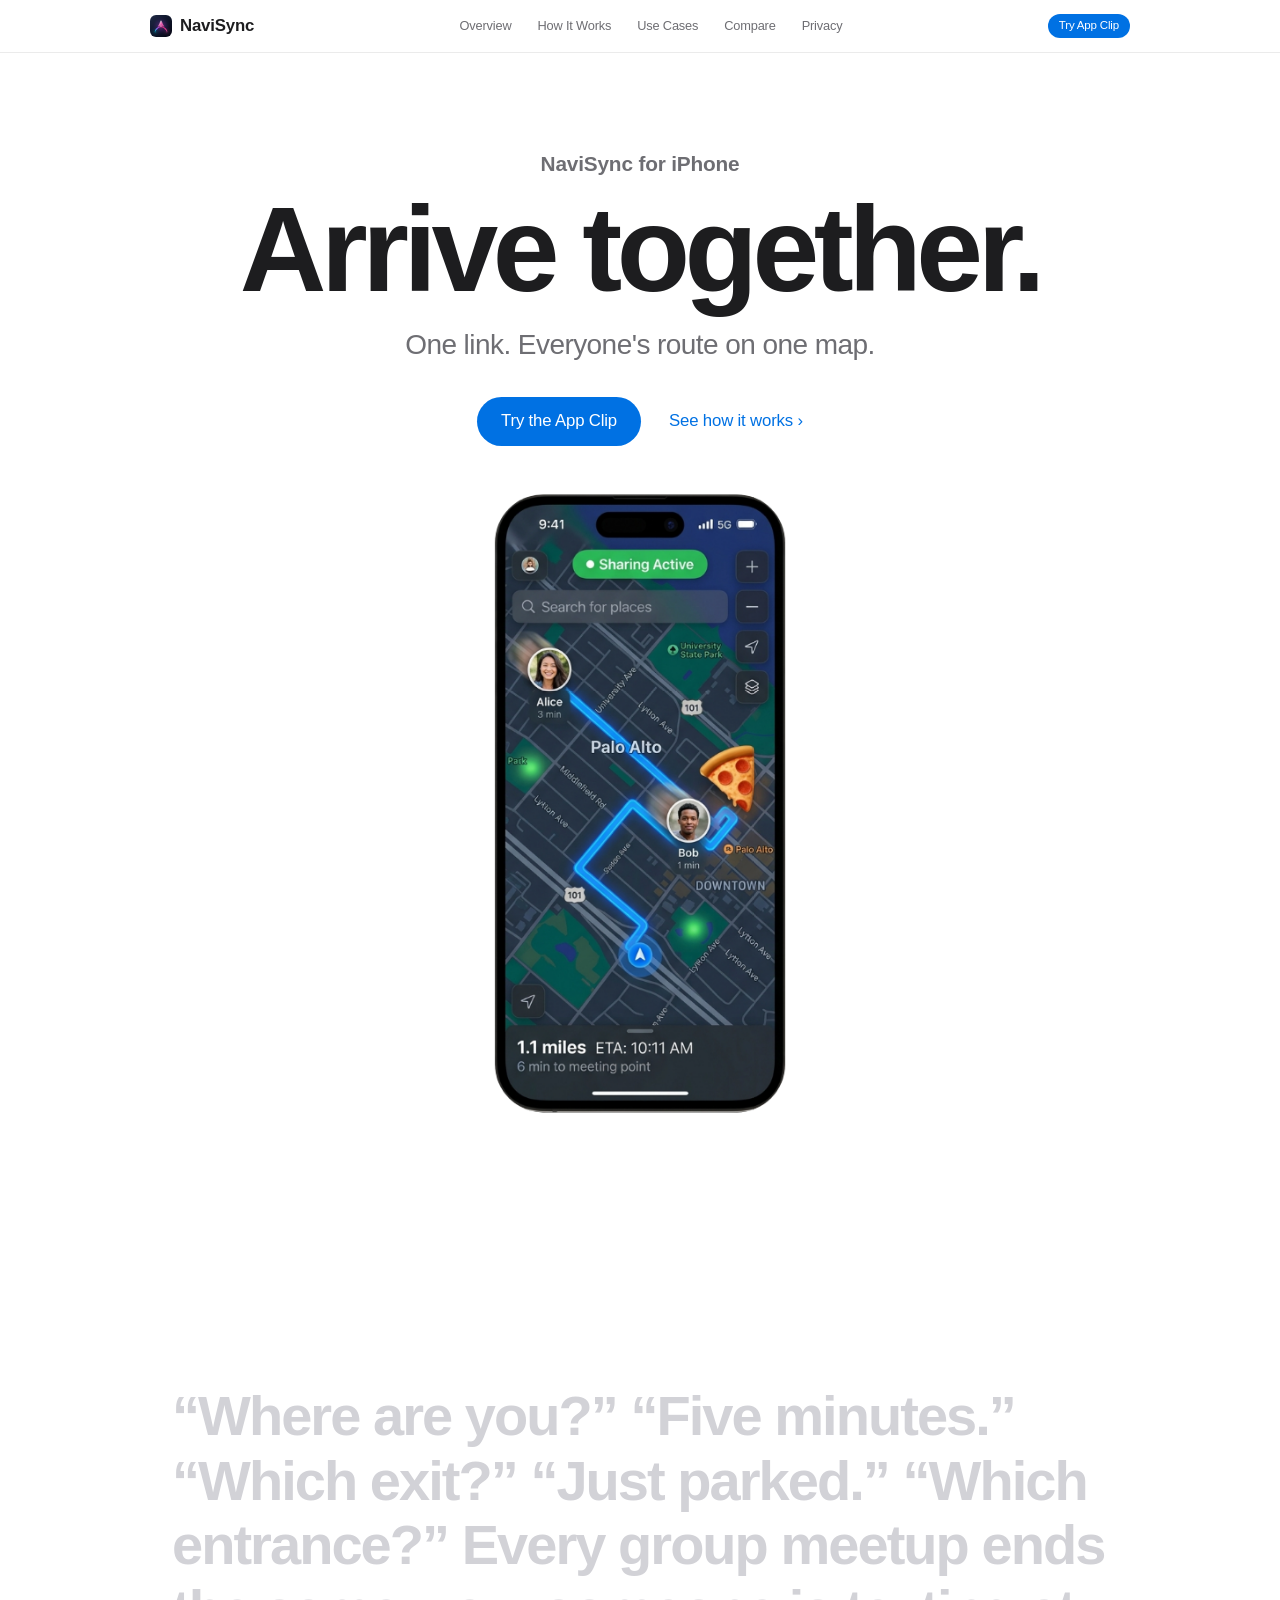
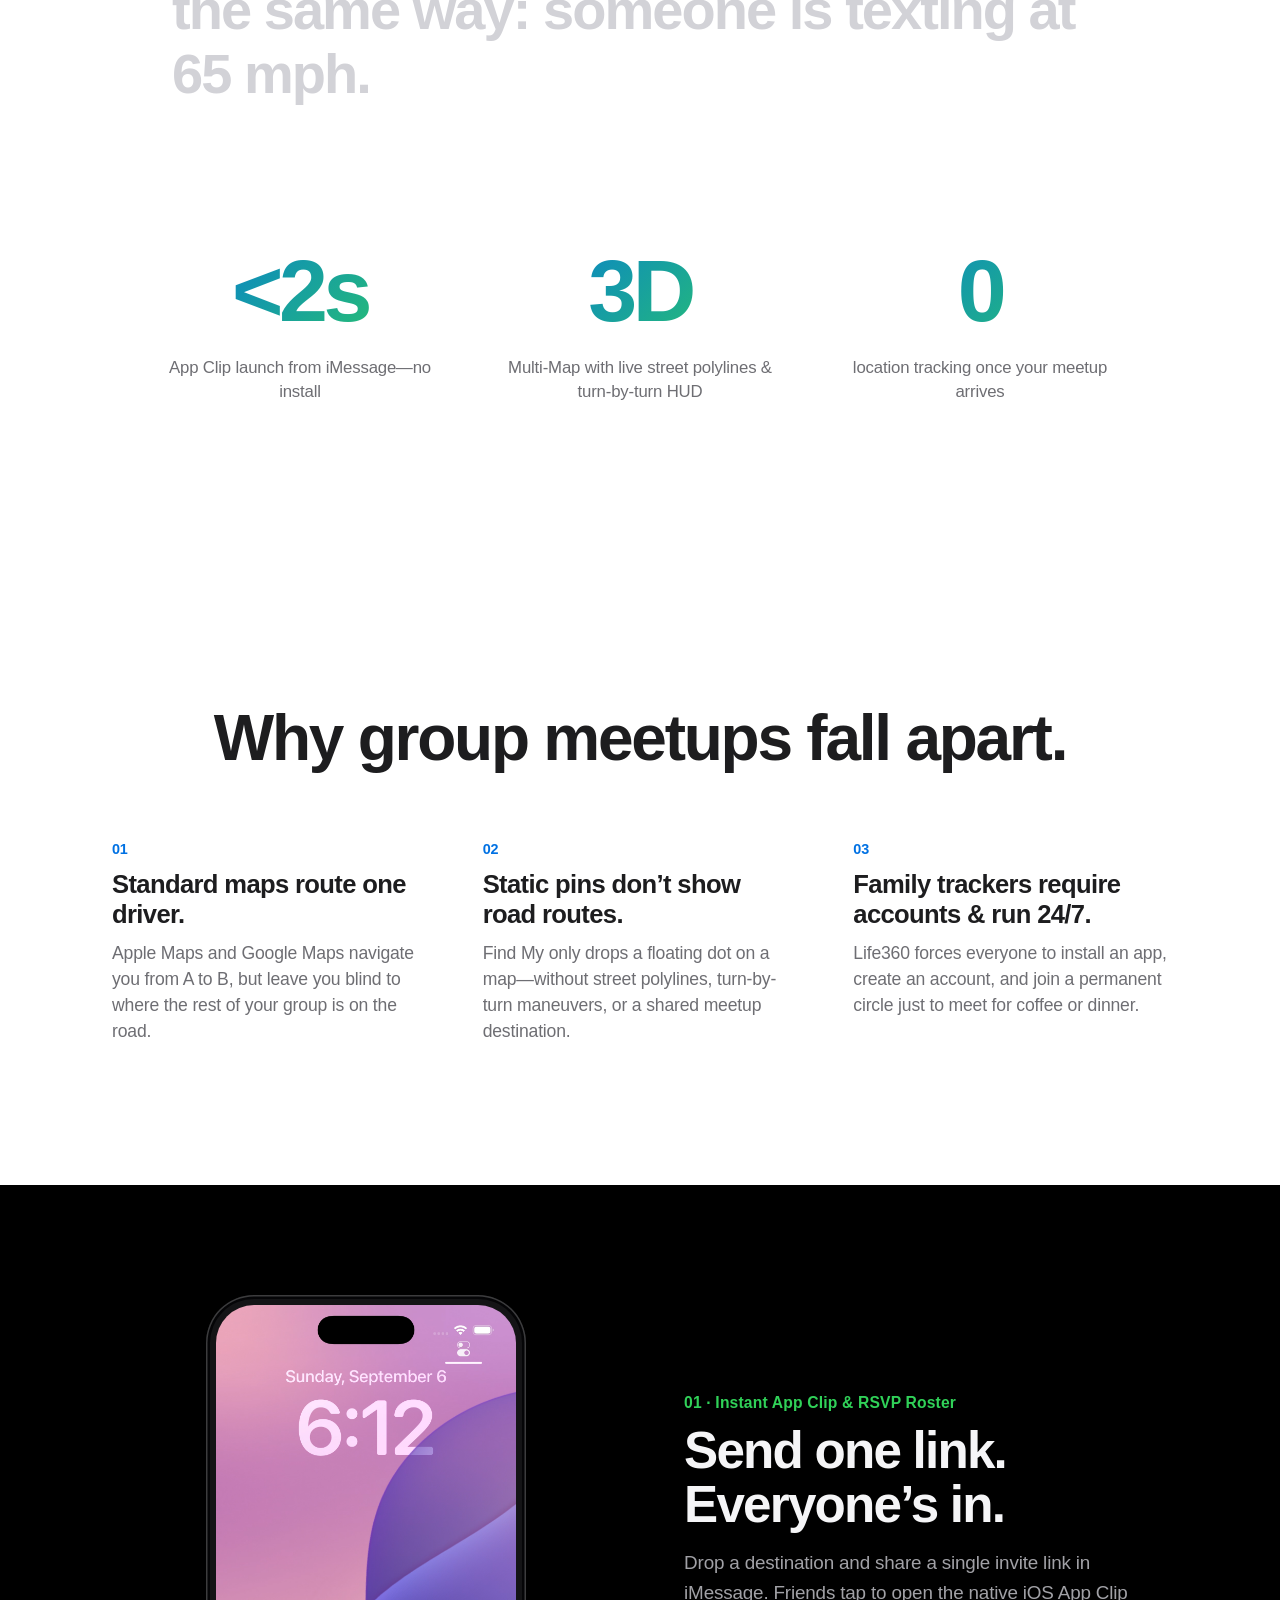
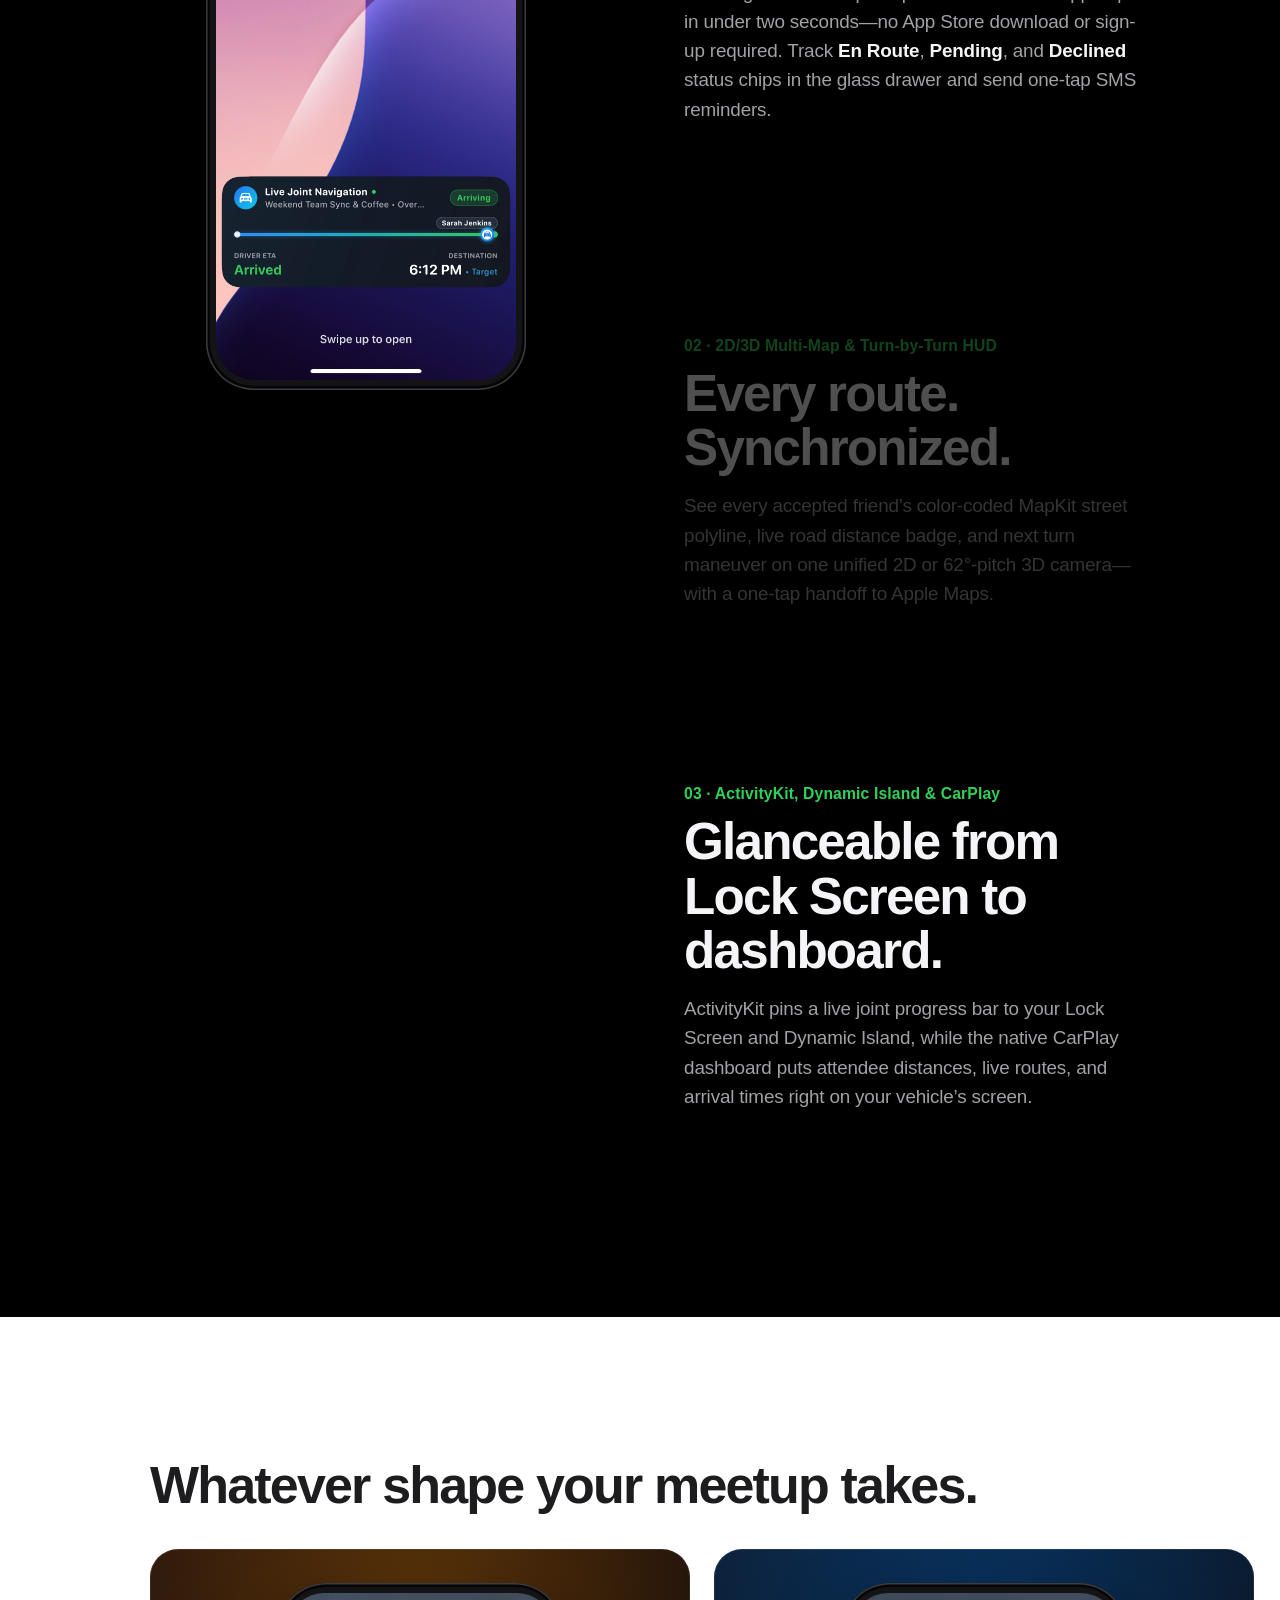
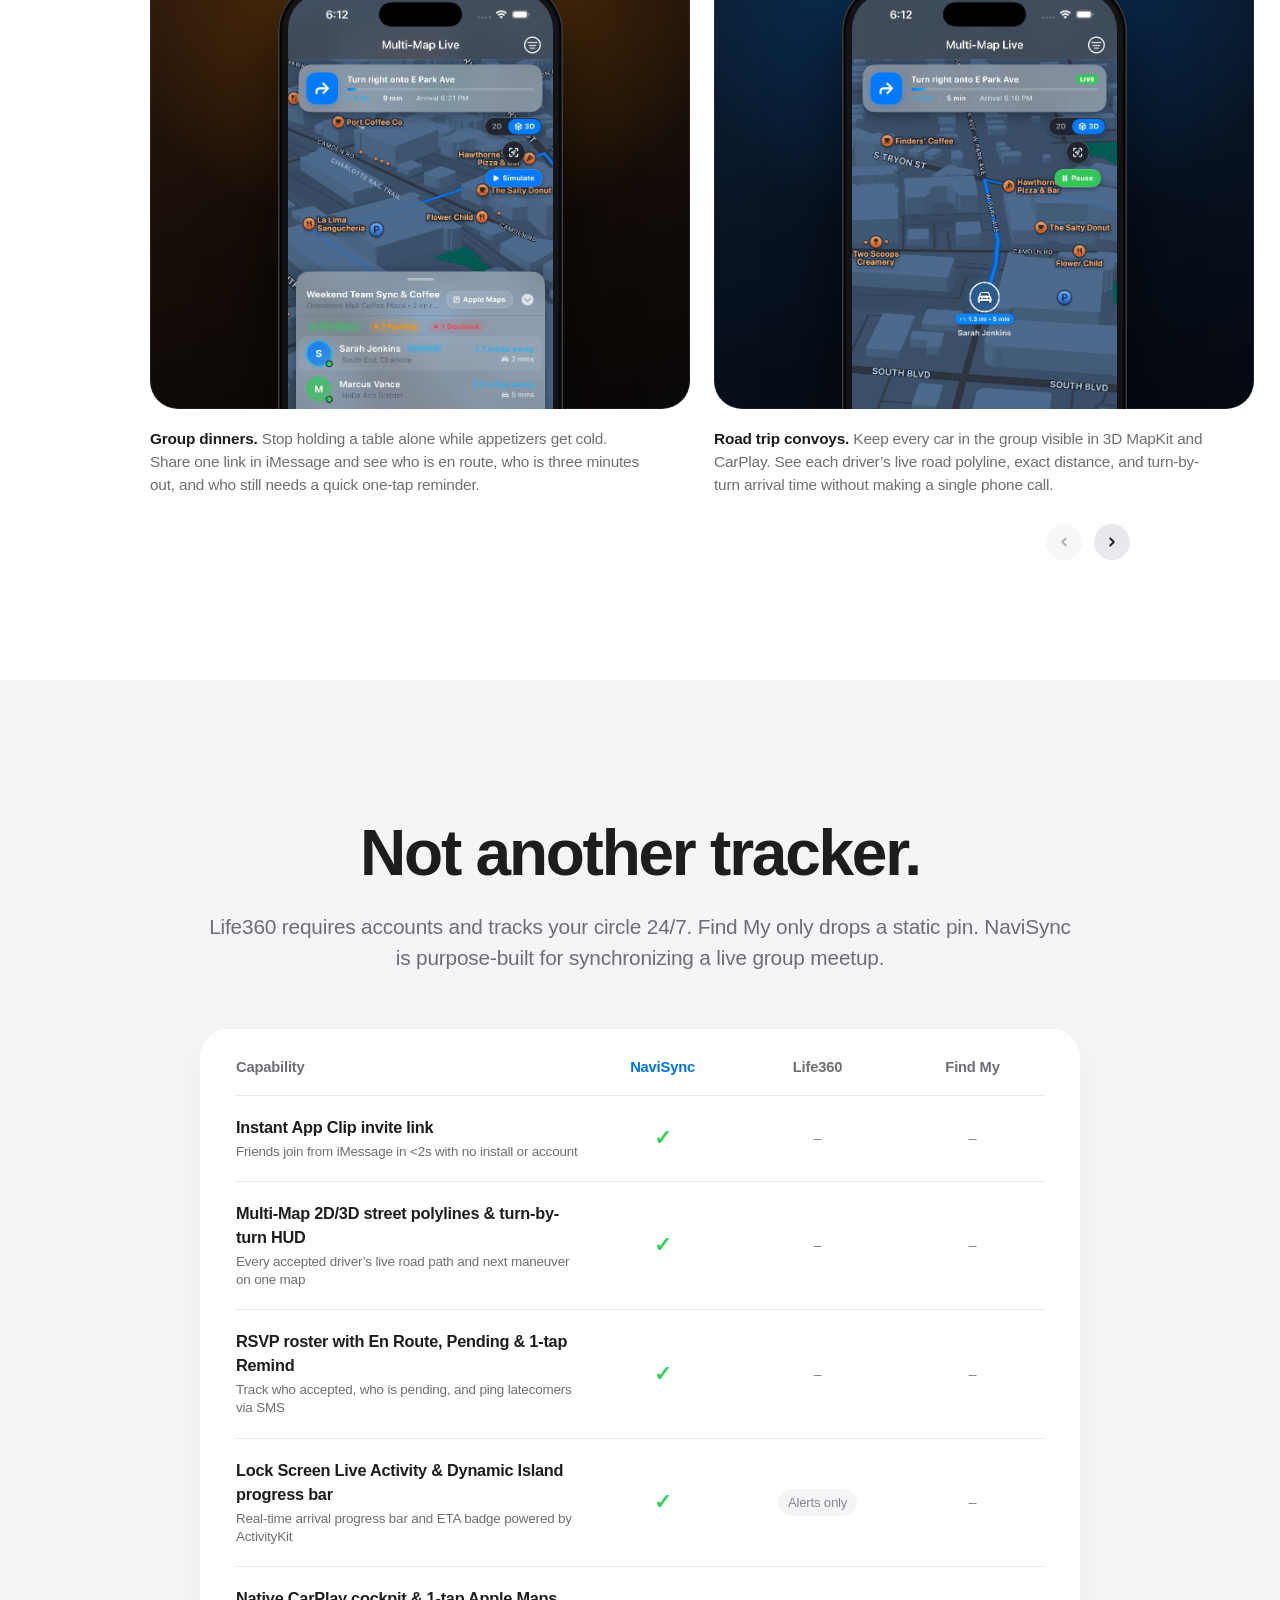
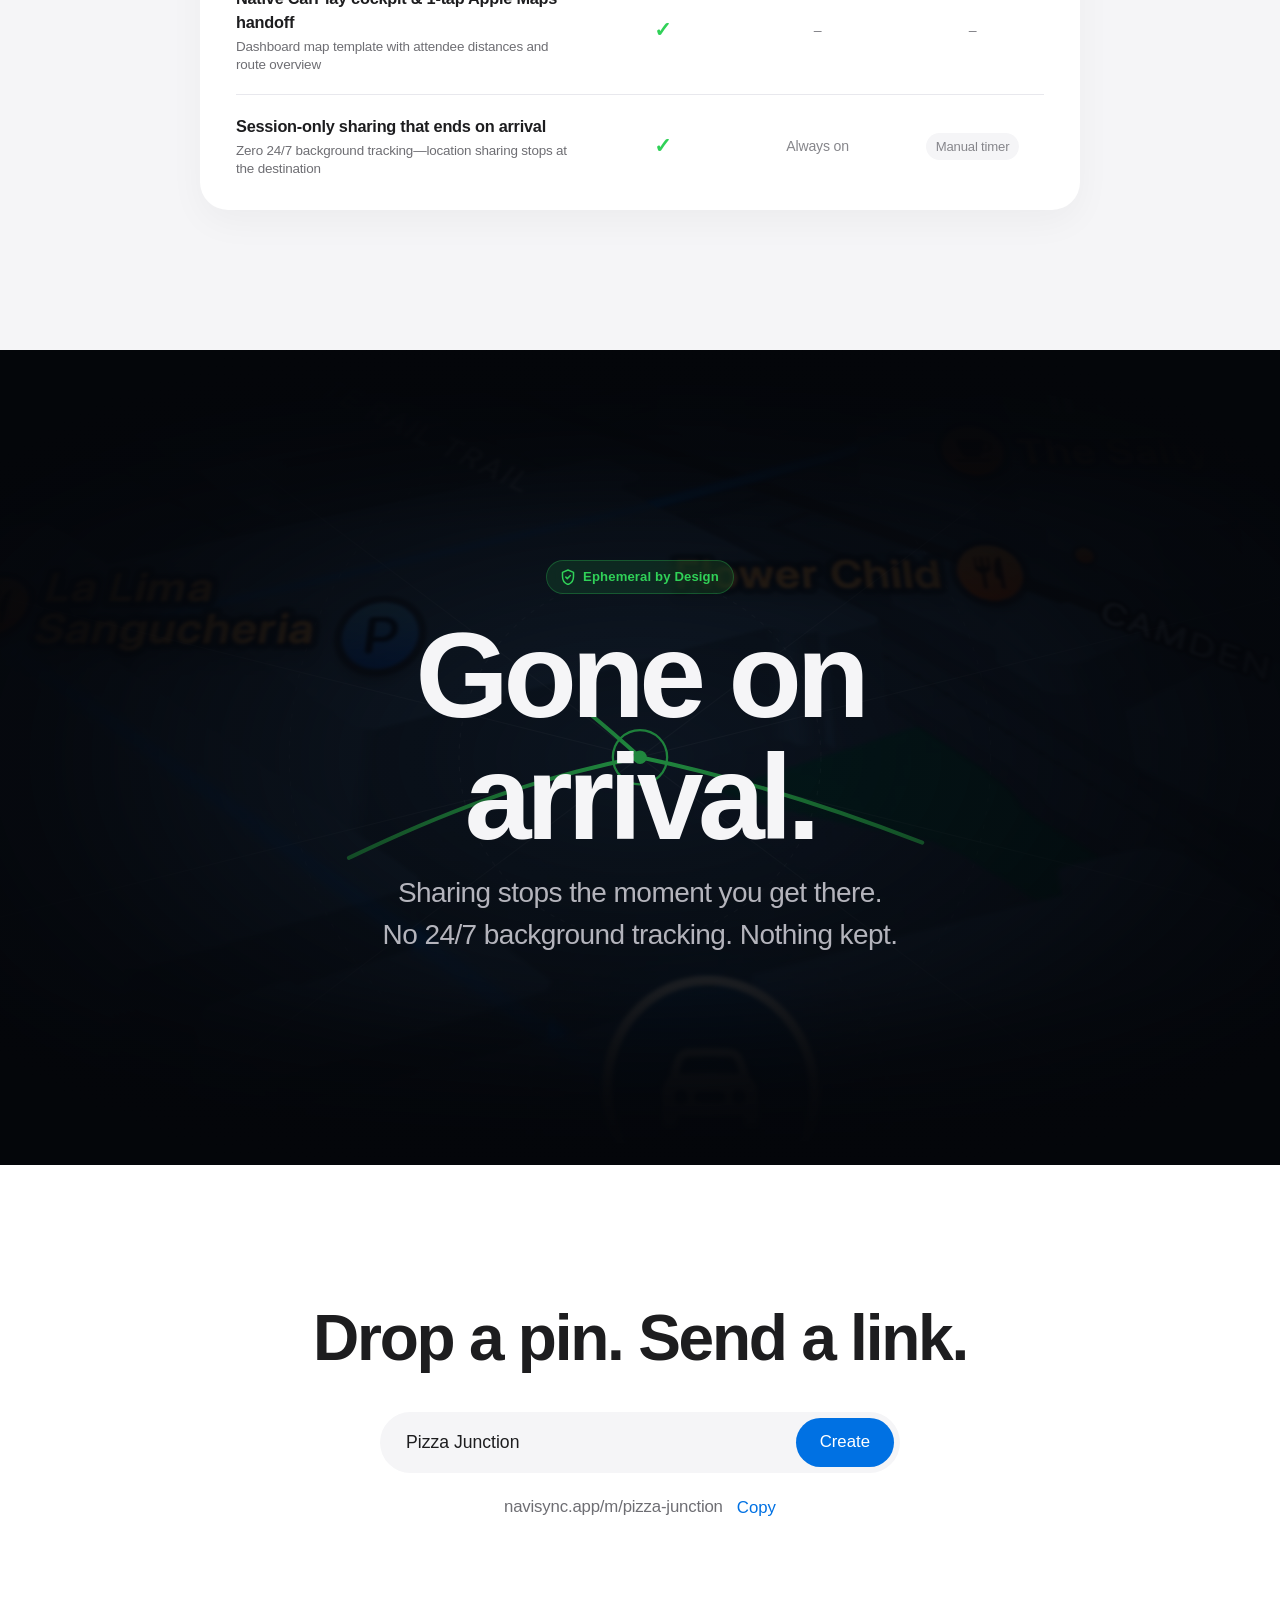
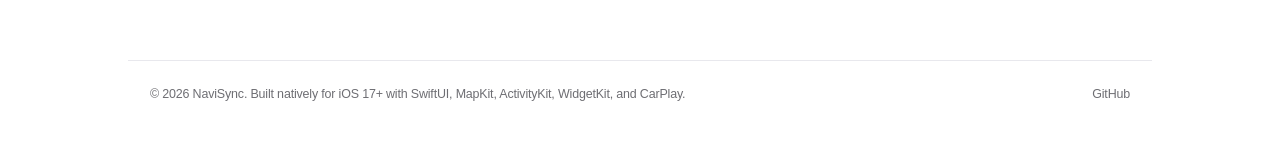
==== index.html @ ba69a152 "Replace green circle orb in Privacy section with 3D map backdrop and dissolving route polylines" ====
<!DOCTYPE html>
<html lang="en">

<head>
  <meta charset="UTF-8" />
  <meta name="viewport" content="width=device-width, initial-scale=1.0" />
  <title>NaviSync: Arrive together.</title>
  <meta name="description"
    content="One link puts everyone's live route on one map. No install, and nothing is shared once you arrive." />
  <link rel="icon" type="image/png" href="website/Logo/NaviSync-AppIcon-1024.png" />
  <link rel="stylesheet" href="website/styles.css" />
</head>

<body>

  <!-- Glass sub-nav -->
  <header class="nav" id="nav">
    <div class="nav-inner">
      <a href="#top" class="brand">
        <img src="website/Logo/NaviSync-AppIcon-1024.png" alt="" />
        <span>NaviSync</span>
      </a>
      <nav class="nav-links" aria-label="Sections">
        <a href="#problem" class="nav-link">Overview</a>
        <a href="#showcase" class="nav-link">How It Works</a>
        <a href="#who" class="nav-link">Use Cases</a>
        <a href="#compare" class="nav-link">Compare</a>
        <a href="#privacy" class="nav-link">Privacy</a>
      </nav>
      <a href="#get" class="nav-btn">Try App Clip</a>
    </div>
  </header>

  <main id="top">

    <!-- HERO -->
    <section class="hero">
      <p class="eyebrow reveal">NaviSync for iPhone</p>
      <h1 class="display reveal">Arrive together.</h1>
      <p class="hero-sub reveal">One link. Everyone's route on one map.</p>
      <div class="hero-ctas reveal">
        <a href="#get" class="pill-btn">Try the App Clip</a>
        <a href="#problem" class="text-link">See how it works ›</a>
      </div>
      <div class="hero-media" id="heroMedia">
        <img src="website/Screenshots/multiple_maps_map_view_1780876346109.png"
          alt="NaviSync map showing Alice and Bob's live routes converging on a meeting point" />
      </div>
    </section>

    <!-- PROBLEM: scroll-lit statement -->
    <section class="statement" id="problem">
      <p class="statement-text" id="statement">
        “Where are you?” “Five minutes.” “Which exit?” “Just parked.” “Which entrance?”
        Every group meetup ends the same way: someone is texting at 65 mph.
      </p>
    </section>

    <section class="stats">
      <div class="stat reveal"><span class="stat-num" data-prefix="&lt;" data-count="2" data-suffix="s">0</span><span class="stat-label">App Clip launch from iMessage—no install</span></div>
      <div class="stat reveal"><span class="stat-num" data-count="3" data-suffix="D">0</span><span
          class="stat-label">Multi-Map with live street polylines &amp; turn-by-turn HUD</span></div>
      <div class="stat reveal"><span class="stat-num" data-count="0">0</span><span class="stat-label">location tracking once your meetup arrives</span></div>
    </section>

    <!-- WHY IT HAPPENED -->
    <section class="section" id="why">
      <h2 class="headline reveal">Why group meetups fall apart.</h2>
      <div class="why-grid">
        <div class="why reveal">
          <span class="why-num">01</span>
          <h3>Standard maps route one driver.</h3>
          <p>Apple Maps and Google Maps navigate you from A to B, but leave you blind to where the rest of your group is on the road.</p>
        </div>
        <div class="why reveal">
          <span class="why-num">02</span>
          <h3>Static pins don’t show road routes.</h3>
          <p>Find My only drops a floating dot on a map—without street polylines, turn-by-turn maneuvers, or a shared meetup destination.</p>
        </div>
        <div class="why reveal">
          <span class="why-num">03</span>
          <h3>Family trackers require accounts &amp; run 24/7.</h3>
          <p>Life360 forces everyone to install an app, create an account, and join a permanent circle just to meet for coffee or dinner.</p>
        </div>
      </div>
    </section>

    <!-- DARK STICKY SHOWCASE -->
    <section class="dark" id="showcase">
      <div class="sticky-wrap">
        <div class="sticky-media">
          <div class="device-bezel showcase-device" id="showcaseDevice">
            <img src="website/Screenshots/real-app-roster.png" data-showcase-img="0" class="active"
              alt="NaviSync Multi-Map Live screen showing turn-by-turn guidance and live attendee roster" />
            <img src="website/Screenshots/real-app-nav.png" data-showcase-img="1"
              alt="NaviSync 3D Multi-Map tracking Sarah Jenkins 1.3 miles and 5 minutes away" />
            <img src="website/Screenshots/real-app-live-activity.png" data-showcase-img="2"
              alt="iOS Lock Screen Live Joint Navigation progress bar and Dynamic Island arrival status" />
          </div>
        </div>
        <div class="sticky-steps">
          <div class="step" data-step="0">
            <span class="step-kicker">01 · Instant App Clip &amp; RSVP Roster</span>
            <h3>Send one link. Everyone’s in.</h3>
            <p>Drop a destination and share a single invite link in iMessage. Friends tap to open the native iOS App Clip in under two seconds—no App Store download or sign-up required. Track <strong>En Route</strong>, <strong>Pending</strong>, and <strong>Declined</strong> status chips in the glass drawer and send one-tap SMS reminders.</p>
          </div>
          <div class="step" data-step="1">
            <span class="step-kicker">02 · 2D/3D Multi-Map &amp; Turn-by-Turn HUD</span>
            <h3>Every route. Synchronized.</h3>
            <p>See every accepted friend’s color-coded MapKit street polyline, live road distance badge, and next turn maneuver on one unified 2D or 62°-pitch 3D camera—with a one-tap handoff to Apple Maps.</p>
          </div>
          <div class="step" data-step="2">
            <span class="step-kicker">03 · ActivityKit, Dynamic Island &amp; CarPlay</span>
            <h3>Glanceable from Lock Screen to dashboard.</h3>
            <p>ActivityKit pins a live joint progress bar to your Lock Screen and Dynamic Island, while the native CarPlay dashboard puts attendee distances, live routes, and arrival times right on your vehicle’s screen.</p>
          </div>
        </div>
      </div>
    </section>

    <!-- WHO: APPLE HORIZONTAL GALLERY -->
    <section class="gallery-section" id="who">
      <div class="gallery-header">
        <h2 class="gallery-headline reveal">Whatever shape your meetup takes.</h2>
      </div>

      <div class="gallery-track" id="galleryTrack" aria-label="Meetup scenarios">

        <!-- Card 1: Group Dinners -->
        <article class="gallery-item reveal">
          <div class="gallery-card scene-dinner">
            <div class="scene-phone device-bezel">
              <img src="website/Screenshots/real-app-roster.png"
                   alt="NaviSync Multi-Map Live screen showing turn-by-turn route and live status for Sarah, Marcus, David, and Elena" />
            </div>
          </div>
          <p class="gallery-caption">
            <strong>Group dinners.</strong> Stop holding a table alone while appetizers get cold. Share one link in iMessage and see who is en route, who is three minutes out, and who still needs a quick one-tap reminder.
          </p>
        </article>

        <!-- Card 2: Road Trip Convoys -->
        <article class="gallery-item reveal">
          <div class="gallery-card scene-convoy">
            <div class="scene-phone device-bezel">
              <img src="website/Screenshots/real-app-nav.png"
                   alt="NaviSync 3D Multi-Map Live navigation tracking Sarah Jenkins 1.3 mi and 5 min away" />
            </div>
          </div>
          <p class="gallery-caption">
            <strong>Road trip convoys.</strong> Keep every car in the group visible in 3D MapKit and CarPlay. See each driver’s live road polyline, exact distance, and turn-by-turn arrival time without making a single phone call.
          </p>
        </article>

        <!-- Card 3: Curbside Pickups -->
        <article class="gallery-item reveal">
          <div class="gallery-card scene-pickup">
            <div class="scene-phone device-bezel">
              <img src="website/Screenshots/real-app-live-activity.png"
                   alt="iOS Lock Screen showing NaviSync Live Joint Navigation progress bar and target arrival time" />
            </div>
          </div>
          <p class="gallery-caption">
            <strong>Curbside pickups.</strong> No more circling airport loops or getting waved off by traffic officers. Follow the Live Joint Navigation progress bar right on your iPhone Lock Screen and pull up to the curb at the exact minute.
          </p>
        </article>

        <!-- Card 4: Client Showings & Teams -->
        <article class="gallery-item reveal">
          <div class="gallery-card scene-teams">
            <div class="scene-phone device-bezel">
              <img src="website/Screenshots/real-app-meetings.png"
                   alt="NaviSync Joint Meetings view showing accepted, pending, and declined attendees with instant Multi-Map launch" />
            </div>
          </div>
          <p class="gallery-caption">
            <strong>Client visits and teams.</strong> Coordinate on-site meetups with an instant invite link that tracks accepted and pending attendees in one place—and automatically stops sharing the moment everyone arrives.
          </p>
        </article>

      </div>

      <div class="gallery-controls">
        <button type="button" class="gallery-arrow" id="galleryPrev" aria-label="Previous scenario" disabled>
          <svg width="14" height="14" viewBox="0 0 14 14" fill="none" aria-hidden="true">
            <path d="M8.75 3.5L5.25 7L8.75 10.5" stroke="currentColor" stroke-width="1.8" stroke-linecap="round" stroke-linejoin="round"/>
          </svg>
        </button>
        <button type="button" class="gallery-arrow" id="galleryNext" aria-label="Next scenario">
          <svg width="14" height="14" viewBox="0 0 14 14" fill="none" aria-hidden="true">
            <path d="M5.25 3.5L8.75 7L5.25 10.5" stroke="currentColor" stroke-width="1.8" stroke-linecap="round" stroke-linejoin="round"/>
          </svg>
        </button>
      </div>
    </section>

    <!-- COMPARE -->
    <section class="section alt" id="compare">
      <h2 class="headline reveal">Not another tracker.</h2>
      <p class="lead reveal">Life360 requires accounts and tracks your circle 24/7. Find My only drops a static pin. NaviSync is purpose-built for synchronizing a live group meetup.</p>
      <div class="compare reveal">
        <div class="compare-row head">
          <span>Capability</span><span class="us">NaviSync</span><span>Life360</span><span>Find My</span>
        </div>
        <div class="compare-row">
          <div class="compare-feat">
            <strong>Instant App Clip invite link</strong>
            <span>Friends join from iMessage in &lt;2s with no install or account</span>
          </div>
          <span class="us yes">✓</span><span class="no">–</span><span class="no">–</span>
        </div>
        <div class="compare-row">
          <div class="compare-feat">
            <strong>Multi-Map 2D/3D street polylines &amp; turn-by-turn HUD</strong>
            <span>Every accepted driver’s live road path and next maneuver on one map</span>
          </div>
          <span class="us yes">✓</span><span class="no">–</span><span class="no">–</span>
        </div>
        <div class="compare-row">
          <div class="compare-feat">
            <strong>RSVP roster with En Route, Pending &amp; 1-tap Remind</strong>
            <span>Track who accepted, who is pending, and ping latecomers via SMS</span>
          </div>
          <span class="us yes">✓</span><span class="no">–</span><span class="no">–</span>
        </div>
        <div class="compare-row">
          <div class="compare-feat">
            <strong>Lock Screen Live Activity &amp; Dynamic Island progress bar</strong>
            <span>Real-time arrival progress bar and ETA badge powered by ActivityKit</span>
          </div>
          <span class="us yes">✓</span><span class="partial" title="Check-in notifications only">Alerts only</span><span class="no">–</span>
        </div>
        <div class="compare-row">
          <div class="compare-feat">
            <strong>Native CarPlay cockpit &amp; 1-tap Apple Maps handoff</strong>
            <span>Dashboard map template with attendee distances and route overview</span>
          </div>
          <span class="us yes">✓</span><span class="no">–</span><span class="no">–</span>
        </div>
        <div class="compare-row">
          <div class="compare-feat">
            <strong>Session-only sharing that ends on arrival</strong>
            <span>Zero 24/7 background tracking—location sharing stops at the destination</span>
          </div>
          <span class="us yes">✓</span><span class="no">Always on</span><span class="partial">Manual timer</span>
        </div>
      </div>
    </section>

    <!-- PRIVACY -->
    <section class="privacy" id="privacy">
      <div class="privacy-backdrop" aria-hidden="true">
        <img src="website/Screenshots/real-app-3d-map.png" alt="" class="privacy-map-bg" />
        <svg class="privacy-routes-svg" viewBox="0 0 1440 720" preserveAspectRatio="xMidYMid slice" fill="none">
          <defs>
            <linearGradient id="routeBlue" x1="0%" y1="100%" x2="50%" y2="50%">
              <stop offset="0%" stop-color="#0071e3" stop-opacity="0" />
              <stop offset="65%" stop-color="#00c7be" stop-opacity="0.85" />
              <stop offset="100%" stop-color="#30d158" stop-opacity="1" />
            </linearGradient>
            <linearGradient id="routeOrange" x1="100%" y1="100%" x2="50%" y2="50%">
              <stop offset="0%" stop-color="#ff9500" stop-opacity="0" />
              <stop offset="65%" stop-color="#ff9f0a" stop-opacity="0.8" />
              <stop offset="100%" stop-color="#30d158" stop-opacity="1" />
            </linearGradient>
            <linearGradient id="routePurple" x1="20%" y1="0%" x2="50%" y2="50%">
              <stop offset="0%" stop-color="#af52de" stop-opacity="0" />
              <stop offset="65%" stop-color="#5e5ce6" stop-opacity="0.8" />
              <stop offset="100%" stop-color="#30d158" stop-opacity="1" />
            </linearGradient>
          </defs>
          <!-- Subtle street grid lines -->
          <g stroke="rgba(255,255,255,0.05)" stroke-width="1">
            <path d="M0 180 L1440 540" />
            <path d="M0 540 L1440 180" />
            <path d="M240 0 L1200 720" />
            <path d="M1200 0 L240 720" />
            <circle cx="720" cy="360" r="160" stroke="rgba(255,255,255,0.06)" stroke-dasharray="4 6" />
            <circle cx="720" cy="360" r="310" stroke="rgba(255,255,255,0.04)" stroke-dasharray="4 8" />
          </g>
          <!-- Converging & dissolving route polylines -->
          <path class="dissolve-route r1" d="M 80 620 C 310 560, 460 410, 720 360" stroke="url(#routeBlue)" stroke-width="3.5" stroke-linecap="round" />
          <path class="dissolve-route r2" d="M 1360 590 C 1120 510, 960 410, 720 360" stroke="url(#routeOrange)" stroke-width="3.5" stroke-linecap="round" />
          <path class="dissolve-route r3" d="M 340 60 C 490 190, 610 260, 720 360" stroke="url(#routePurple)" stroke-width="3.5" stroke-linecap="round" />
          <!-- Arrival destination pulse -->
          <circle class="arrival-ring" cx="720" cy="360" r="24" stroke="#30d158" stroke-width="2" />
          <circle cx="720" cy="360" r="6" fill="#30d158" />
        </svg>
        <div class="privacy-vignette"></div>
      </div>

      <div class="privacy-content">
        <div class="privacy-badge reveal">
          <svg width="14" height="16" viewBox="0 0 14 16" fill="none" aria-hidden="true">
            <path d="M7 1L1.5 3.4V7.6C1.5 11.2 3.84 14.48 7 15.5C10.16 14.48 12.5 11.2 12.5 7.6V3.4L7 1Z" stroke="#30d158" stroke-width="1.5" stroke-linejoin="round"/>
            <path d="M4.8 8.1L6.3 9.6L9.4 6.5" stroke="#30d158" stroke-width="1.5" stroke-linecap="round" stroke-linejoin="round"/>
          </svg>
          <span>Ephemeral by Design</span>
        </div>
        <h2 class="display reveal">Gone on arrival.</h2>
        <p class="hero-sub reveal">Sharing stops the moment you get there.<br />No 24/7 background tracking. Nothing kept.</p>
      </div>
    </section>

    <!-- CTA -->
    <section class="section cta" id="get">
      <h2 class="headline reveal">Drop a pin. Send a link.</h2>
      <form class="composer reveal" id="composer">
        <input id="placeInput" type="text" value="Pizza Junction" aria-label="Meeting place" autocomplete="off" />
        <button type="submit" class="pill-btn">Create</button>
      </form>
      <div class="link-out reveal">
        <span id="linkText">navisync.app/m/pizza-junction</span>
        <button type="button" id="copyBtn" class="text-link">Copy</button>
      </div>
    </section>
  </main>

  <footer class="footer">
    <span>© 2026 NaviSync. Built natively for iOS 17+ with SwiftUI, MapKit, ActivityKit, WidgetKit, and CarPlay.</span>
    <a href="https://github.com/mrinalrajl/MultipleMap" target="_blank" rel="noopener">GitHub</a>
  </footer>

  <script src="website/app.js"></script>
</body>

</html>
---- website/styles.css ----
/* NaviSync: Apple-style product page */
:root {
  --bg: #ffffff;
  --bg-alt: #f5f5f7;
  --text: #1d1d1f;
  --muted: #6e6e73;
  --blue: #0071e3;
  --green: #30d158;
  --spring: cubic-bezier(0.16, 1, 0.3, 1);
  --font: -apple-system, BlinkMacSystemFont, "SF Pro Display", "Helvetica Neue", Helvetica, Arial, sans-serif;
}

* { box-sizing: border-box; margin: 0; padding: 0; }
html { scroll-behavior: smooth; }
body {
  font-family: var(--font);
  color: var(--text);
  background: var(--bg);
  -webkit-font-smoothing: antialiased;
  line-height: 1.47;
  letter-spacing: -0.011em;
}
img { display: block; max-width: 100%; }
a { color: inherit; text-decoration: none; }

/* ---------- Nav ---------- */
.nav {
  position: sticky; top: 0; z-index: 50;
  background: rgba(255, 255, 255, 0.76);
  backdrop-filter: saturate(180%) blur(20px);
  -webkit-backdrop-filter: saturate(180%) blur(20px);
  border-bottom: 1px solid rgba(0, 0, 0, 0.08);
  transition: border-color 0.3s ease, background 0.3s ease;
}
.nav.scrolled {
  background: rgba(255, 255, 255, 0.88);
  border-bottom-color: rgba(0, 0, 0, 0.12);
}
.nav-inner {
  max-width: 1024px; margin: 0 auto; height: 52px; padding: 0 22px;
  display: flex; align-items: center; justify-content: space-between;
}
.brand { display: flex; align-items: center; gap: 8px; font-weight: 600; font-size: 1.05rem; }
.brand img { width: 22px; height: 22px; border-radius: 6px; }
.nav-links { display: flex; gap: 26px; font-size: 0.8rem; color: var(--muted); }
.nav-link { color: var(--muted); text-decoration: none; transition: color 0.2s ease; }
.nav-link:hover { color: var(--text); }
.nav-link.active { color: var(--text); font-weight: 600; }

.nav-btn {
  display: inline-flex; align-items: center; justify-content: center;
  background: var(--blue); color: #fff; text-decoration: none;
  font-size: 0.72rem; font-weight: 400; line-height: 1;
  height: 24px; padding: 0 11px; border-radius: 980px;
  transition: transform 0.2s var(--spring), background 0.2s ease;
  white-space: nowrap;
}
.nav-btn:hover { background: #0077ed; }
.nav-btn:active { transform: scale(0.96); }

/* ---------- Buttons ---------- */
.pill-btn {
  display: inline-flex; align-items: center; justify-content: center;
  background: var(--blue); color: #fff; border: 0; cursor: pointer;
  font: inherit; font-size: 1.05rem; font-weight: 500;
  padding: 12px 24px; border-radius: 980px;
  transition: transform 0.3s var(--spring), background 0.2s ease;
}
.pill-btn:hover { background: #0077ed; }
.pill-btn:active { transform: scale(0.96); transition-duration: 0.08s; }
.pill-btn.small { font-size: 0.78rem; padding: 6px 14px; }
.text-link { color: var(--blue); font-size: 1.05rem; background: none; border: 0; cursor: pointer; font-family: inherit; }
.text-link:hover { text-decoration: underline; }

/* ---------- Type ---------- */
.eyebrow { font-size: 1.3rem; font-weight: 600; color: var(--muted); margin-bottom: 8px; }
.display {
  font-size: clamp(3.5rem, 10vw, 7.5rem);
  font-weight: 700; letter-spacing: -0.045em; line-height: 1.02;
}
.headline {
  font-size: clamp(2.4rem, 5.5vw, 4rem);
  font-weight: 700; letter-spacing: -0.035em; line-height: 1.06;
  text-align: center; margin-bottom: 64px;
}
.hero-sub { font-size: clamp(1.3rem, 2.4vw, 1.75rem); color: var(--muted); margin-top: 14px; font-weight: 500; letter-spacing: -0.02em; }
.lead { font-size: 1.3rem; color: var(--muted); max-width: 620px; margin: -40px auto 56px; text-align: center; }

/* ---------- Hero ---------- */
.hero { text-align: center; padding: 96px 22px 0; overflow: hidden; }
.hero-ctas { display: flex; gap: 28px; justify-content: center; align-items: center; margin-top: 32px; }
.hero-media {
  max-width: 760px; margin: 48px auto 0;
  transform-origin: center top;
  will-change: transform;
}
/* Clip the render to the phone itself so its off-white backdrop disappears */
.hero-media img {
  clip-path: inset(4.1% 28.3% 3.5% 28.3% round 7.2% / 7.2%);
  margin: -3.5% auto -3% ; /* reclaim empty space around the clipped phone */
}

/* ---------- Statement (scroll-lit words) ---------- */
.statement { max-width: 980px; margin: 0 auto; padding: 180px 22px 120px; }
.statement-text {
  font-size: clamp(2rem, 4.6vw, 3.5rem);
  font-weight: 700; letter-spacing: -0.035em; line-height: 1.15;
}
.statement-text .w { color: #d2d2d7; transition: color 0.35s ease; }
.statement-text .w.lit { color: var(--text); }

/* ---------- Stats ---------- */
.stats {
  max-width: 1024px; margin: 0 auto; padding: 0 22px 160px;
  display: grid; grid-template-columns: repeat(3, 1fr); gap: 40px; text-align: center;
}
.stat-num {
  display: block; font-size: clamp(3.5rem, 7vw, 5.5rem); font-weight: 700; letter-spacing: -0.05em;
  background: linear-gradient(135deg, #0071e3, #30d158);
  -webkit-background-clip: text; background-clip: text; color: transparent;
}
.stat-label { color: var(--muted); font-size: 1.05rem; }

/* ---------- Generic sections ---------- */
.section { max-width: 1100px; margin: 0 auto; padding: 140px 22px; }
.section.alt { max-width: none; background: var(--bg-alt); }
.section.alt > * { max-width: 880px; margin-left: auto; margin-right: auto; }

.why-grid { display: grid; grid-template-columns: repeat(3, 1fr); gap: 56px; }
.why-num { font-size: 0.9rem; font-weight: 600; color: var(--blue); }
.why h3 { font-size: 1.6rem; letter-spacing: -0.025em; line-height: 1.15; margin: 10px 0 12px; }
.why p { color: var(--muted); font-size: 1.1rem; }

/* ---------- Dark sticky showcase ---------- */
.dark { background: #000; color: #f5f5f7; }
.sticky-wrap {
  max-width: 1100px; margin: 0 auto; padding: 110px 22px;
  display: grid; grid-template-columns: 1.05fr 1fr; gap: 64px;
  align-items: start;
}
.sticky-media {
  position: sticky; top: 96px;
  display: flex; align-items: center; justify-content: center;
}
.device-bezel {
  background: #141416;
  border-radius: 48px;
  padding: 10px;
  box-shadow:
    inset 0 0 0 1.5px rgba(255, 255, 255, 0.22),
    inset 0 0 0 4px #050507,
    0 32px 68px rgba(0, 0, 0, 0.65);
  position: relative;
}
.device-bezel img {
  display: block;
  width: 100%;
  height: auto;
  border-radius: 38px;
}
.showcase-device {
  width: 320px;
  max-width: 86%;
  aspect-ratio: 1206 / 2622;
  overflow: hidden;
}
.showcase-device img {
  position: absolute;
  inset: 10px;
  width: calc(100% - 20px);
  height: calc(100% - 20px);
  object-fit: cover;
  border-radius: 38px;
  opacity: 0;
  transform: scale(0.98);
  transition: opacity 0.55s var(--spring), transform 0.65s var(--spring);
}
.showcase-device img.active {
  opacity: 1;
  transform: scale(1);
}
.step {
  padding: 96px 0; display: flex; flex-direction: column; justify-content: center;
  opacity: 0.32; transform: translateY(18px);
  transition: opacity 0.6s var(--spring), transform 0.8s var(--spring);
}
.step:first-child { opacity: 1; transform: none; }
.step.active { opacity: 1; transform: none; }
.step-kicker { color: var(--green); font-weight: 600; font-size: 0.98rem; letter-spacing: 0.01em; }
.step h3 { font-size: clamp(2.1rem, 4vw, 3.2rem); letter-spacing: -0.035em; line-height: 1.06; margin: 10px 0 16px; }
.step p { color: #a1a1a6; font-size: 1.18rem; line-height: 1.55; max-width: 460px; }
.step p strong { color: #f5f5f7; font-weight: 600; }

/* ---------- Who: Apple Horizontal Gallery ---------- */
.gallery-section {
  padding: 140px 0 120px;
  overflow: hidden;
}

.gallery-header {
  max-width: 1024px;
  margin: 0 auto 36px;
  padding: 0 22px;
}

.gallery-headline {
  font-size: clamp(2.2rem, 4.5vw, 3.25rem);
  font-weight: 700;
  letter-spacing: -0.035em;
  line-height: 1.08;
  color: var(--text);
  text-align: left;
}

.gallery-track {
  display: flex;
  gap: 24px;
  overflow-x: auto;
  scroll-snap-type: x mandatory;
  scroll-behavior: smooth;
  padding-left: max(22px, calc((100vw - 1024px) / 2 + 22px));
  padding-right: max(22px, calc((100vw - 1024px) / 2 + 22px));
  scroll-padding-left: max(22px, calc((100vw - 1024px) / 2 + 22px));
  scrollbar-width: none;
  -ms-overflow-style: none;
}

.gallery-track::-webkit-scrollbar {
  display: none;
}

.gallery-item {
  flex: 0 0 clamp(310px, 46vw, 540px);
  scroll-snap-align: start;
}

.gallery-card {
  height: 460px;
  border-radius: 28px;
  position: relative;
  overflow: hidden;
  display: flex;
  flex-direction: column;
  align-items: center;
  justify-content: flex-start;
  padding: 28px 24px 0;
  box-shadow: inset 0 0 0 1px rgba(255, 255, 255, 0.08);
}

.scene-dinner {
  background:
    radial-gradient(80% 70% at 50% 15%, rgba(255, 149, 0, 0.28), transparent 70%),
    linear-gradient(165deg, #2d180d 0%, #150d08 55%, #090707 100%);
}

.scene-convoy {
  background:
    radial-gradient(80% 70% at 50% 15%, rgba(0, 113, 227, 0.3), transparent 70%),
    linear-gradient(165deg, #0d2138 0%, #081220 55%, #05080f 100%);
}

.scene-pickup {
  background:
    radial-gradient(80% 70% at 50% 15%, rgba(0, 199, 190, 0.28), transparent 70%),
    linear-gradient(165deg, #0d282b 0%, #071518 55%, #04090b 100%);
}

.scene-teams {
  background:
    radial-gradient(80% 70% at 50% 15%, rgba(175, 82, 222, 0.26), transparent 70%),
    linear-gradient(165deg, #221833 0%, #110c1c 55%, #07050c 100%);
}

.scene-phone {
  width: 285px;
  max-width: 82%;
  margin-top: 6px;
  transition: transform 0.6s var(--spring);
}

.gallery-card:hover .scene-phone {
  transform: translateY(-8px) scale(1.02);
}

.scene-phone img {
  width: 100%;
  border-radius: 36px;
  margin: 0;
}

.gallery-caption {
  margin-top: 18px;
  font-size: 0.96rem;
  line-height: 1.5;
  color: var(--muted);
  max-width: 500px;
  letter-spacing: -0.011em;
}

.gallery-caption strong {
  color: var(--text);
  font-weight: 600;
}

.gallery-controls {
  max-width: 1024px;
  margin: 28px auto 0;
  padding: 0 22px;
  display: flex;
  justify-content: flex-end;
  gap: 12px;
}

.gallery-arrow {
  width: 36px;
  height: 36px;
  border-radius: 50%;
  border: 0;
  background: #e8e8ed;
  color: #1d1d1f;
  display: inline-flex;
  align-items: center;
  justify-content: center;
  cursor: pointer;
  transition: background 0.2s ease, transform 0.2s var(--spring), opacity 0.2s ease;
}

.gallery-arrow:hover:not(:disabled) {
  background: #d2d2d7;
}

.gallery-arrow:active:not(:disabled) {
  transform: scale(0.93);
}

.gallery-arrow:disabled {
  opacity: 0.35;
  cursor: default;
}

@media (max-width: 640px) {
  .gallery-card { height: 370px; }
  .scene-phone { width: 280px; }
}

/* ---------- Compare ---------- */
.compare { background: #fff; border-radius: 28px; padding: 12px 36px; box-shadow: 0 12px 36px rgba(0, 0, 0, 0.04); }
.compare-row {
  display: grid; grid-template-columns: 2.4fr 1fr 1fr 1fr; align-items: center;
  padding: 20px 0; border-bottom: 1px solid #e8e8ed; font-size: 1.05rem; gap: 12px;
}
.compare-row:last-child { border-bottom: 0; }
.compare-row > span:not(:first-child) { text-align: center; }
.compare-row.head { font-weight: 600; font-size: 0.92rem; color: var(--muted); padding: 16px 0; }
.compare-row.head .us { color: var(--blue); font-weight: 700; }
.compare-feat { display: flex; flex-direction: column; gap: 3px; }
.compare-feat strong { font-weight: 600; color: var(--text); font-size: 1.02rem; letter-spacing: -0.015em; }
.compare-feat span { font-size: 0.84rem; color: var(--muted); line-height: 1.35; }
.yes { color: var(--green); font-weight: 700; font-size: 1.3rem; }
.no { color: #86868b; font-size: 0.88rem; font-weight: 500; }
.partial { color: #86868b; font-size: 0.82rem; font-weight: 500; background: #f5f5f7; padding: 4px 10px; border-radius: 980px; justify-self: center; }

/* ---------- Privacy ---------- */
.privacy {
  position: relative;
  overflow: hidden;
  text-align: center;
  background: #04060a;
  color: #f5f5f7;
  padding: 210px 22px;
}

.privacy-backdrop {
  position: absolute;
  inset: 0;
  pointer-events: none;
  overflow: hidden;
}

.privacy-map-bg {
  position: absolute;
  left: 50%;
  top: 50%;
  width: 115%;
  max-width: none;
  height: 140%;
  object-fit: cover;
  object-position: center 42%;
  transform: translate(-50%, -50%) perspective(900px) rotateX(22deg) scale(1.12);
  opacity: 0.28;
  filter: saturate(1.3) contrast(1.15) blur(1.5px);
}

.privacy-routes-svg {
  position: absolute;
  inset: 0;
  width: 100%;
  height: 100%;
  opacity: 0.85;
}

.dissolve-route {
  stroke-dasharray: 420;
  stroke-dashoffset: 420;
  animation: routeConvergeDissolve 6s cubic-bezier(0.22, 1, 0.36, 1) infinite;
}

.dissolve-route.r2 { animation-delay: 0.35s; }
.dissolve-route.r3 { animation-delay: 0.7s; }

@keyframes routeConvergeDissolve {
  0% { stroke-dashoffset: 420; opacity: 0; }
  20% { opacity: 1; }
  60% { stroke-dashoffset: 0; opacity: 1; }
  85%, 100% { stroke-dashoffset: -420; opacity: 0; }
}

.arrival-ring {
  transform-origin: 720px 360px;
  animation: arrivalPulse 6s ease-out infinite;
}

@keyframes arrivalPulse {
  0%, 50% { transform: scale(0.4); opacity: 0; }
  62% { transform: scale(1); opacity: 0.9; }
  90%, 100% { transform: scale(2.8); opacity: 0; }
}

.privacy-vignette {
  position: absolute;
  inset: 0;
  background:
    radial-gradient(ellipse 65% 58% at 50% 50%, rgba(4, 6, 10, 0.25) 0%, rgba(4, 6, 10, 0.88) 72%, #04060a 100%),
    linear-gradient(180deg, #04060a 0%, transparent 22%, transparent 78%, #04060a 100%);
}

.privacy-content {
  position: relative;
  z-index: 2;
  max-width: 780px;
  margin: 0 auto;
}

.privacy-badge {
  display: inline-flex;
  align-items: center;
  gap: 8px;
  padding: 6px 14px;
  border-radius: 980px;
  background: rgba(48, 209, 88, 0.12);
  border: 1px solid rgba(48, 209, 88, 0.28);
  color: #30d158;
  font-size: 0.82rem;
  font-weight: 600;
  letter-spacing: 0.01em;
  margin-bottom: 20px;
  backdrop-filter: blur(12px);
  -webkit-backdrop-filter: blur(12px);
}

.privacy .hero-sub {
  color: #b4b4bc;
}

/* ---------- CTA ---------- */
.cta { text-align: center; }
.cta .headline { margin-bottom: 40px; }
.composer {
  display: flex; gap: 10px; max-width: 520px; margin: 0 auto;
  background: var(--bg-alt); border-radius: 980px; padding: 6px;
}
.composer input {
  flex: 1; border: 0; background: transparent; font: inherit; font-size: 1.1rem;
  padding: 0 20px; outline: none; color: var(--text);
}
.link-out { margin-top: 22px; color: var(--muted); font-size: 1.05rem; display: flex; gap: 14px; justify-content: center; }

/* ---------- Footer ---------- */
.footer {
  border-top: 1px solid #e8e8ed; max-width: 1024px; margin: 0 auto; padding: 24px 22px 48px;
  display: flex; justify-content: space-between; font-size: 0.78rem; color: var(--muted);
}

/* ---------- Reveal motion ---------- */
.reveal {
  opacity: 0; transform: translateY(32px);
  transition: opacity 0.9s var(--spring), transform 1.1s var(--spring);
}
.reveal.visible { opacity: 1; transform: none; }

@media (prefers-reduced-motion: reduce) {
  *, *::before, *::after { animation: none !important; transition: none !important; }
  .reveal, .step { opacity: 1; transform: none; }
  .statement-text .w { color: var(--text); }
}

/* ---------- Responsive ---------- */
@media (max-width: 900px) {
  .nav-links { display: none; }
  .why-grid, .stats { grid-template-columns: 1fr; gap: 48px; }
  .sticky-wrap { grid-template-columns: 1fr; }
  .sticky-media { position: relative; height: auto; top: 0; padding-top: 80px; }
  .step { min-height: auto; padding: 56px 0; opacity: 1; transform: none; }
  .compare { padding: 8px 18px; }
  .compare-row { font-size: 0.95rem; }
}
@media (max-width: 520px) {
  .nav-inner { padding: 0 16px; }
  .story-tabs-bar { gap: 6px; }
  .story-tab { padding: 8px 12px; font-size: 0.8rem; }
  .hero-ctas { flex-direction: column; gap: 16px; }
}
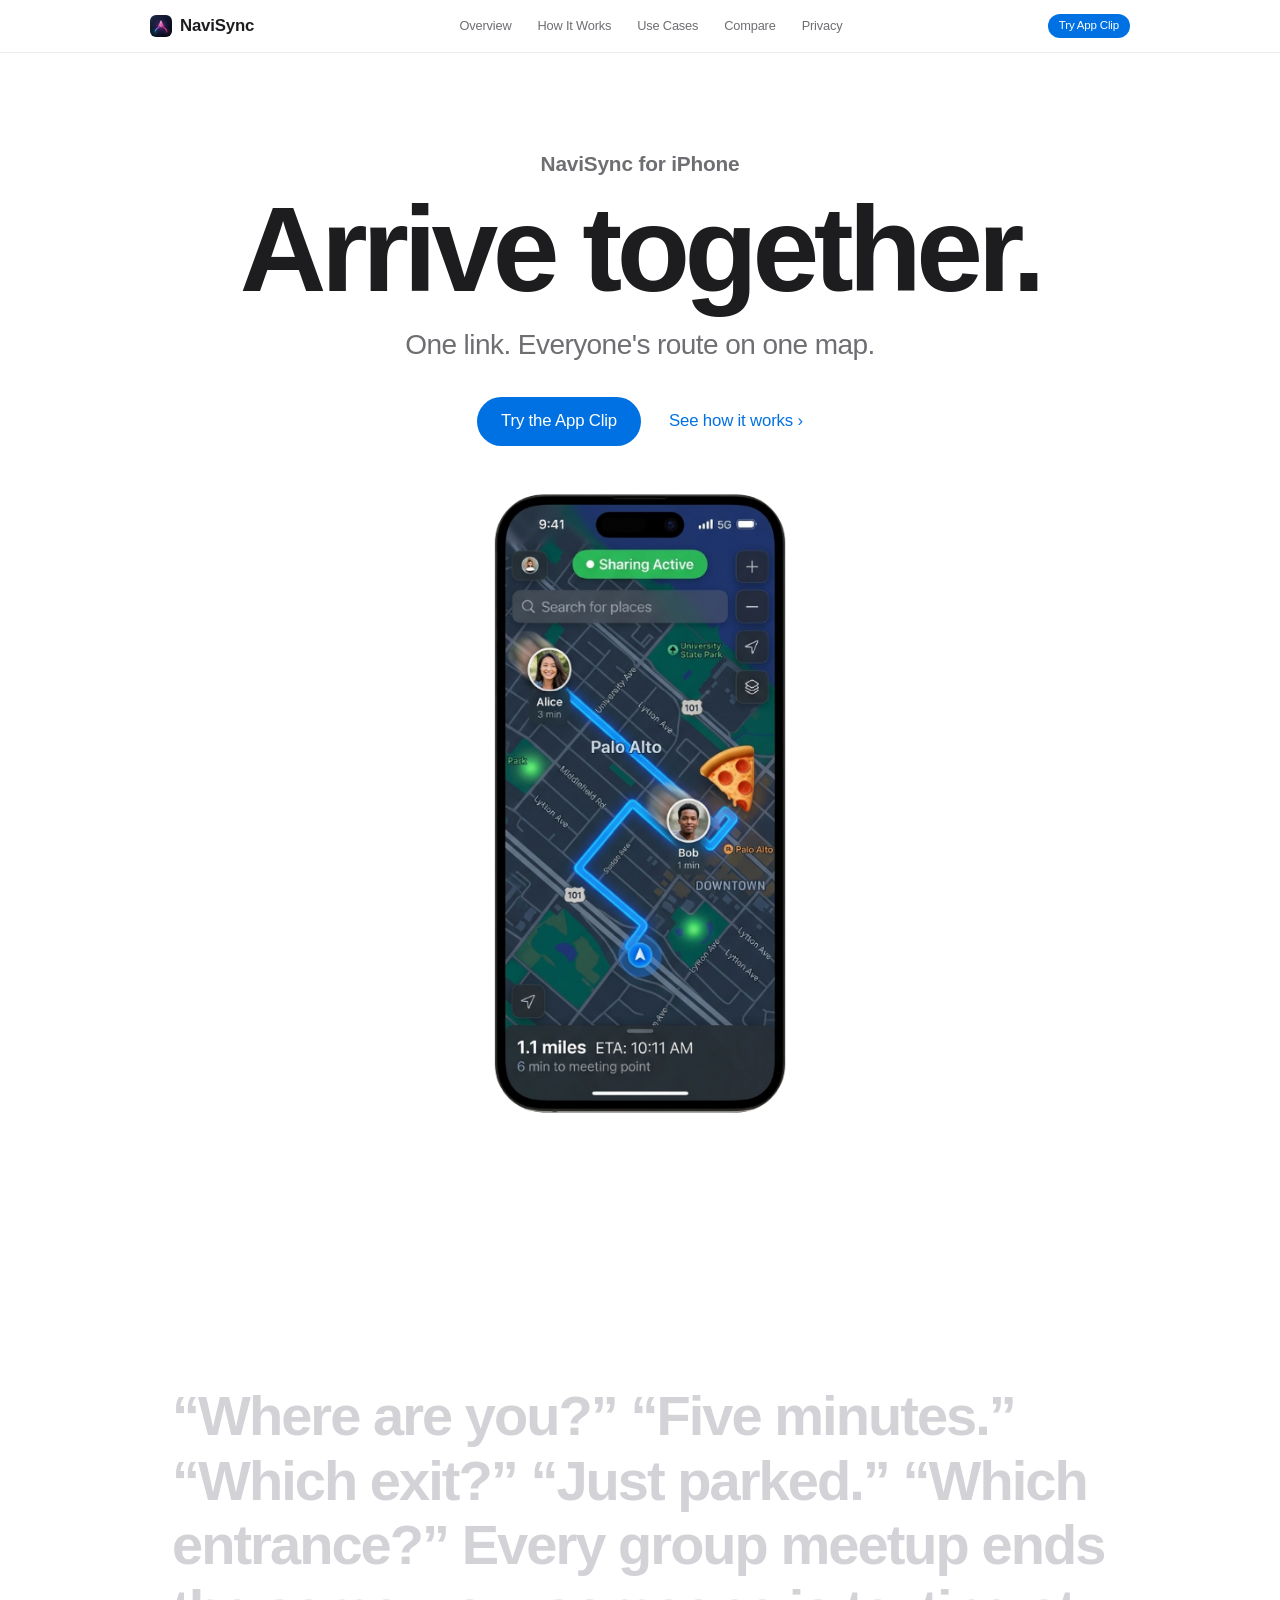
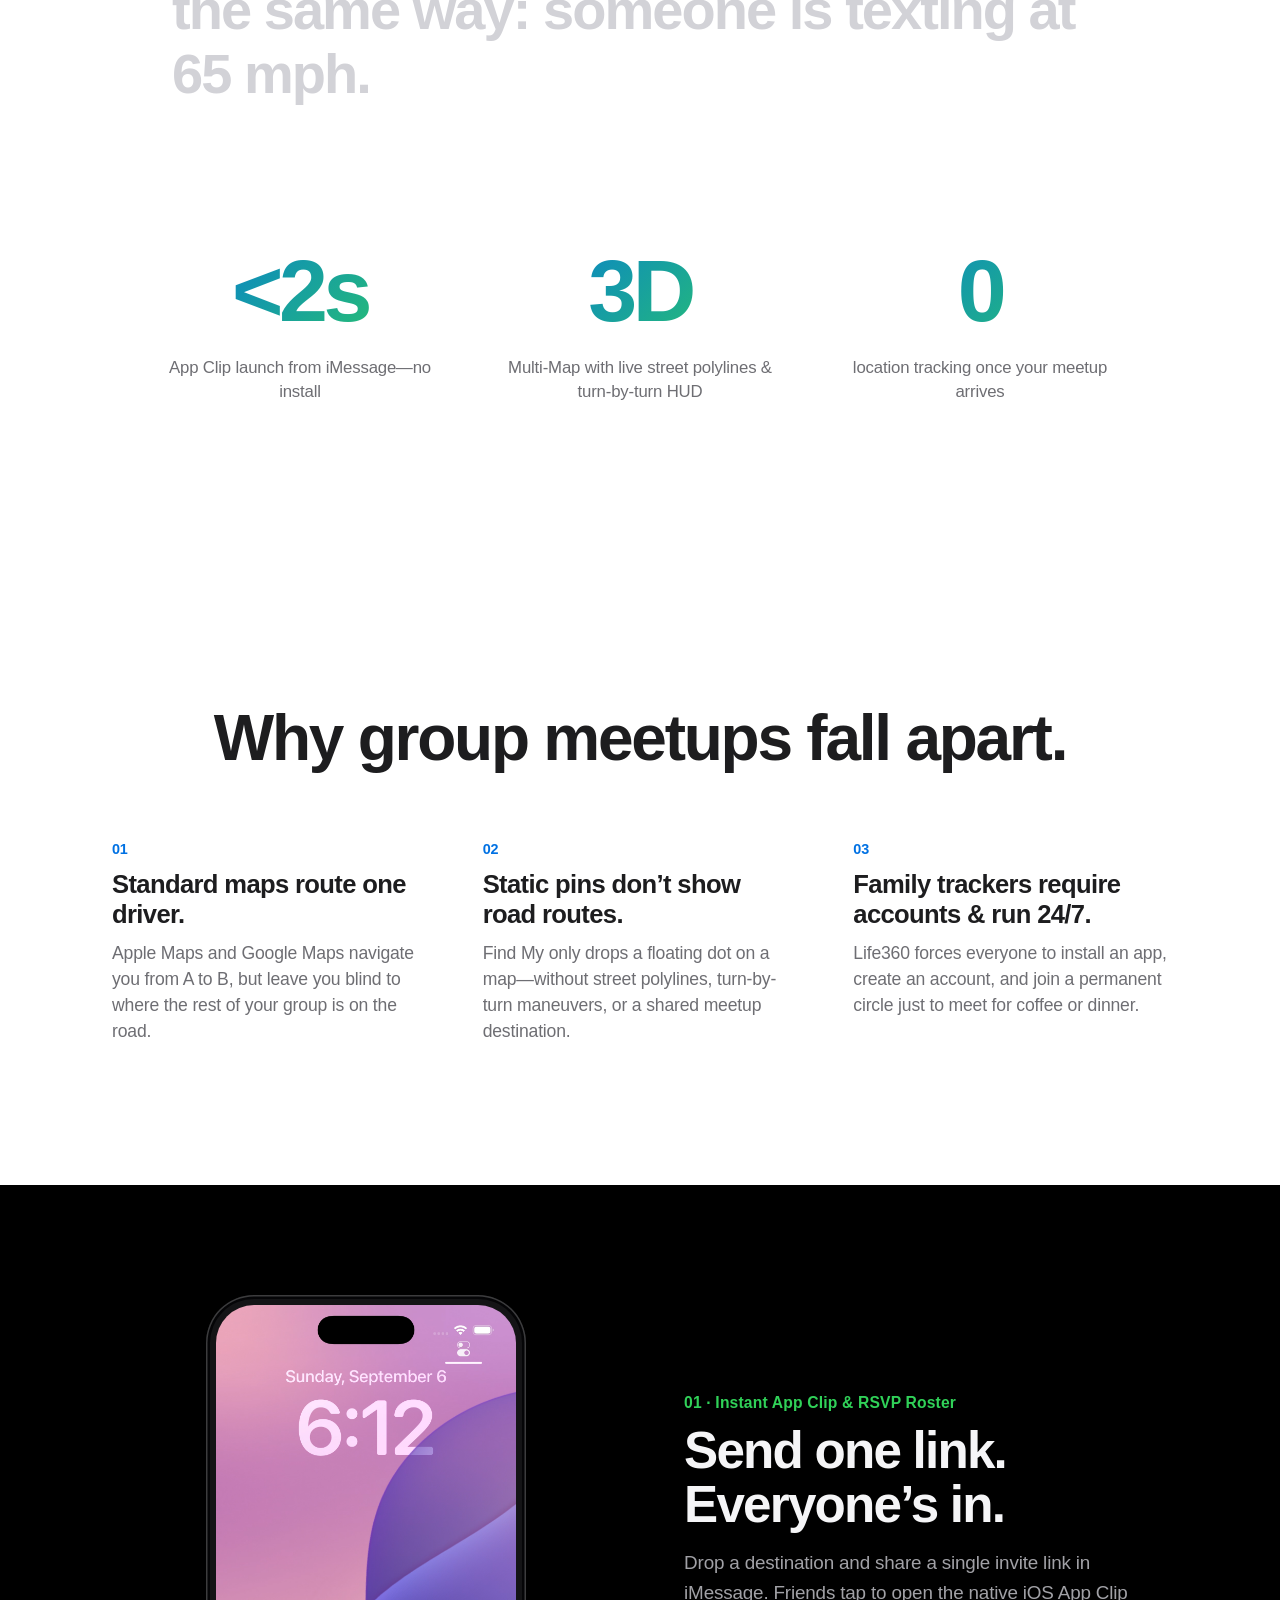
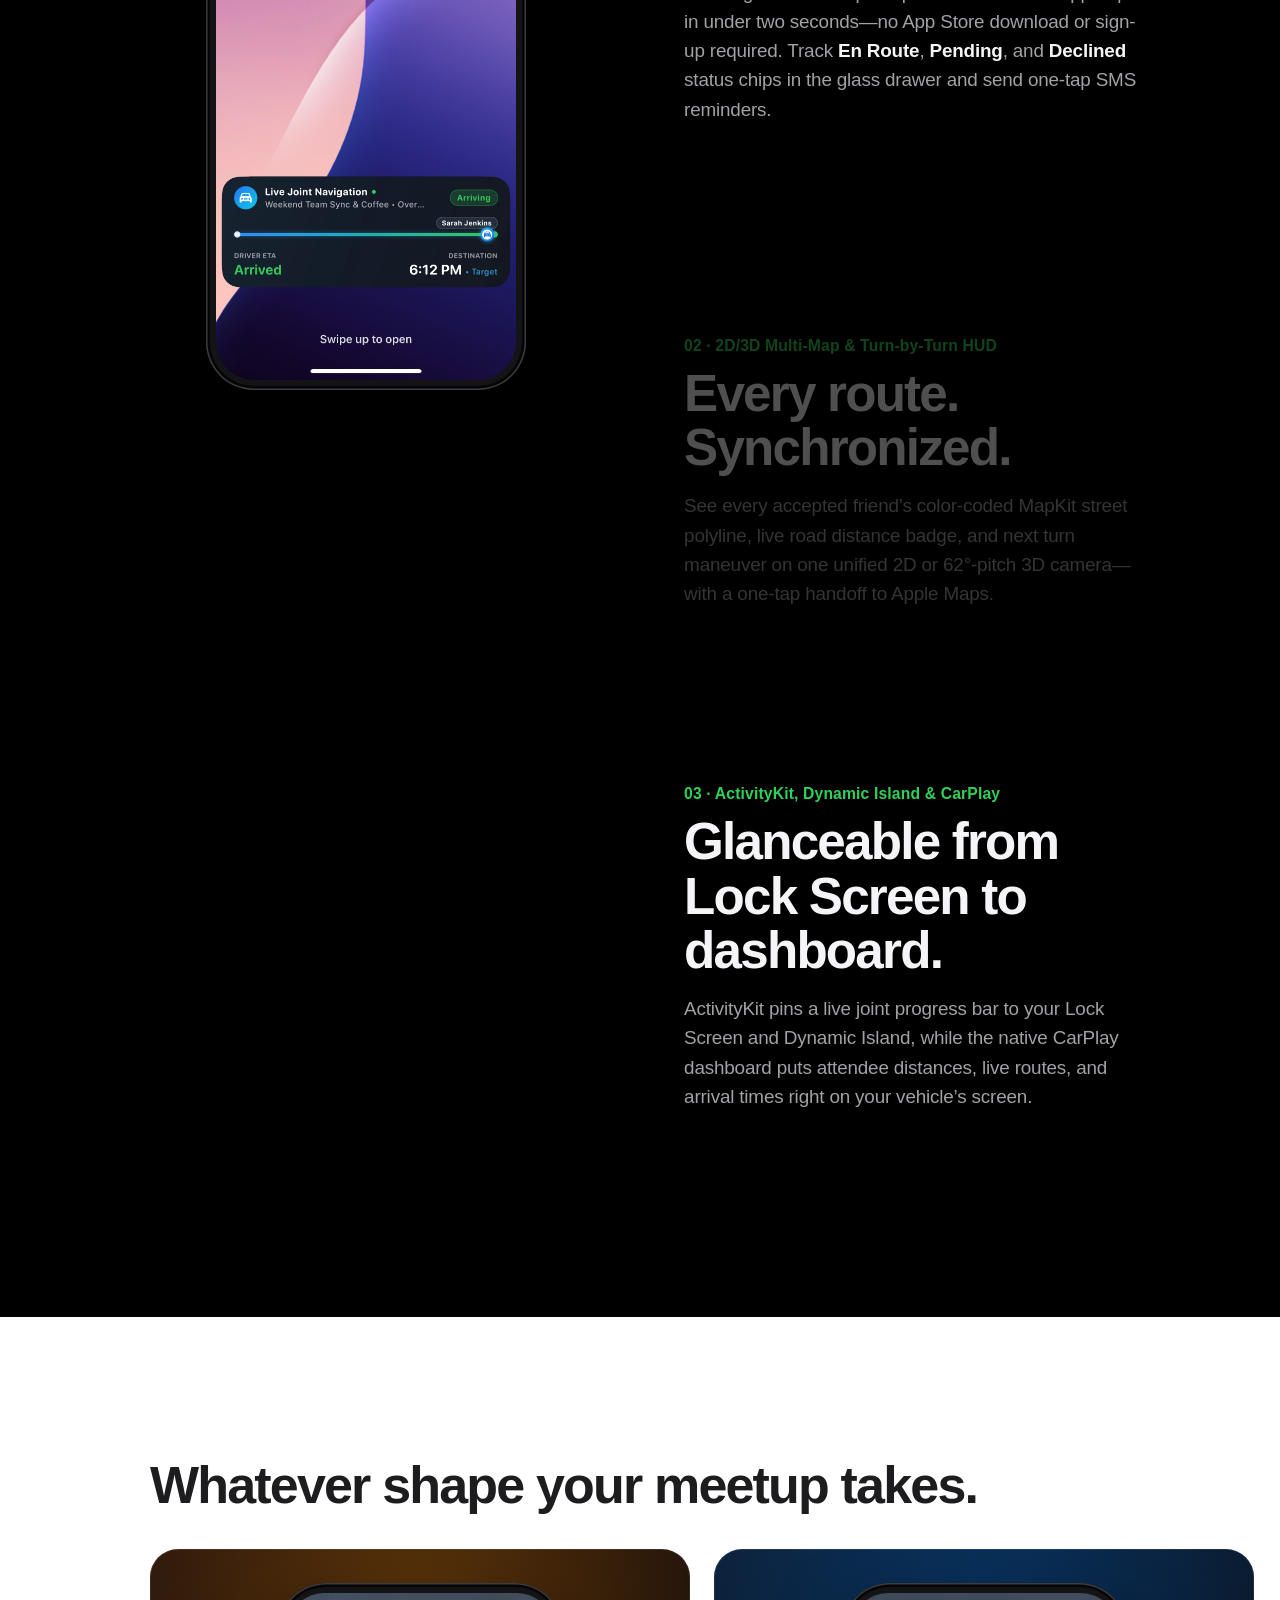
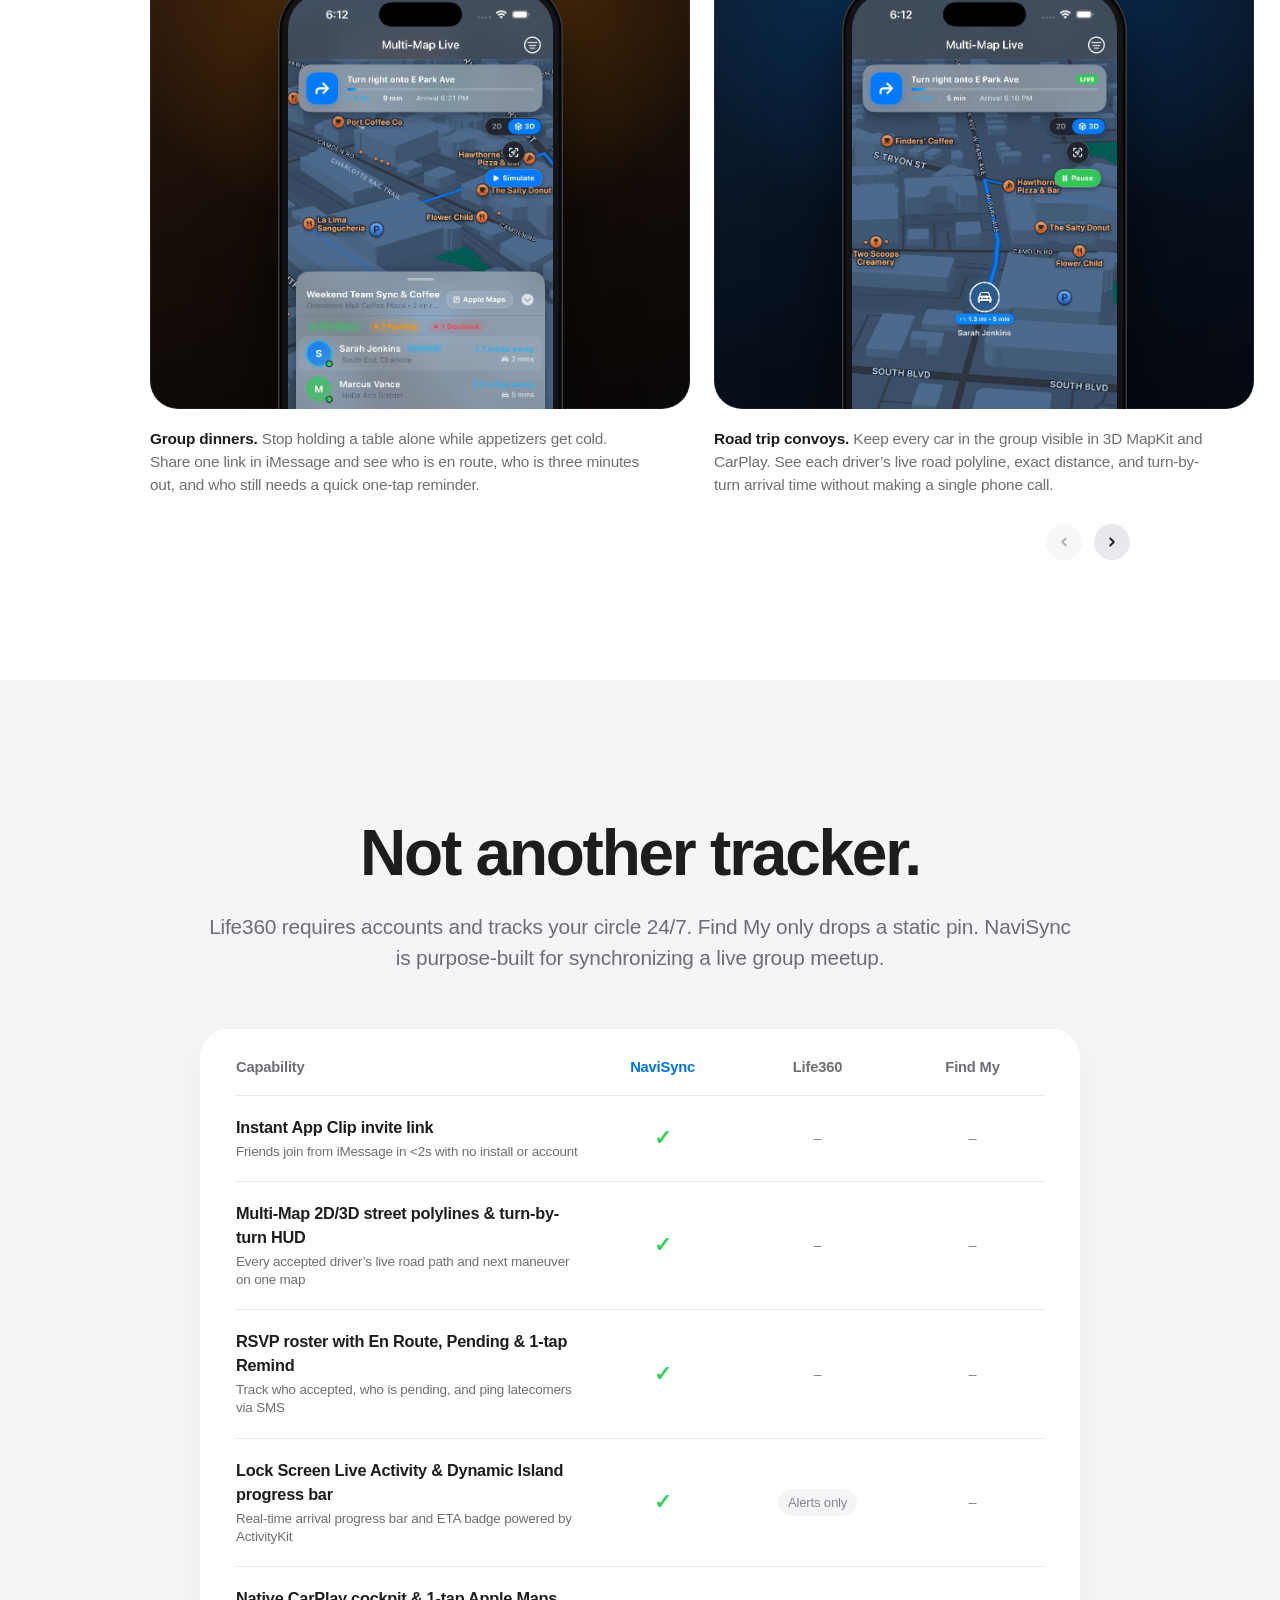
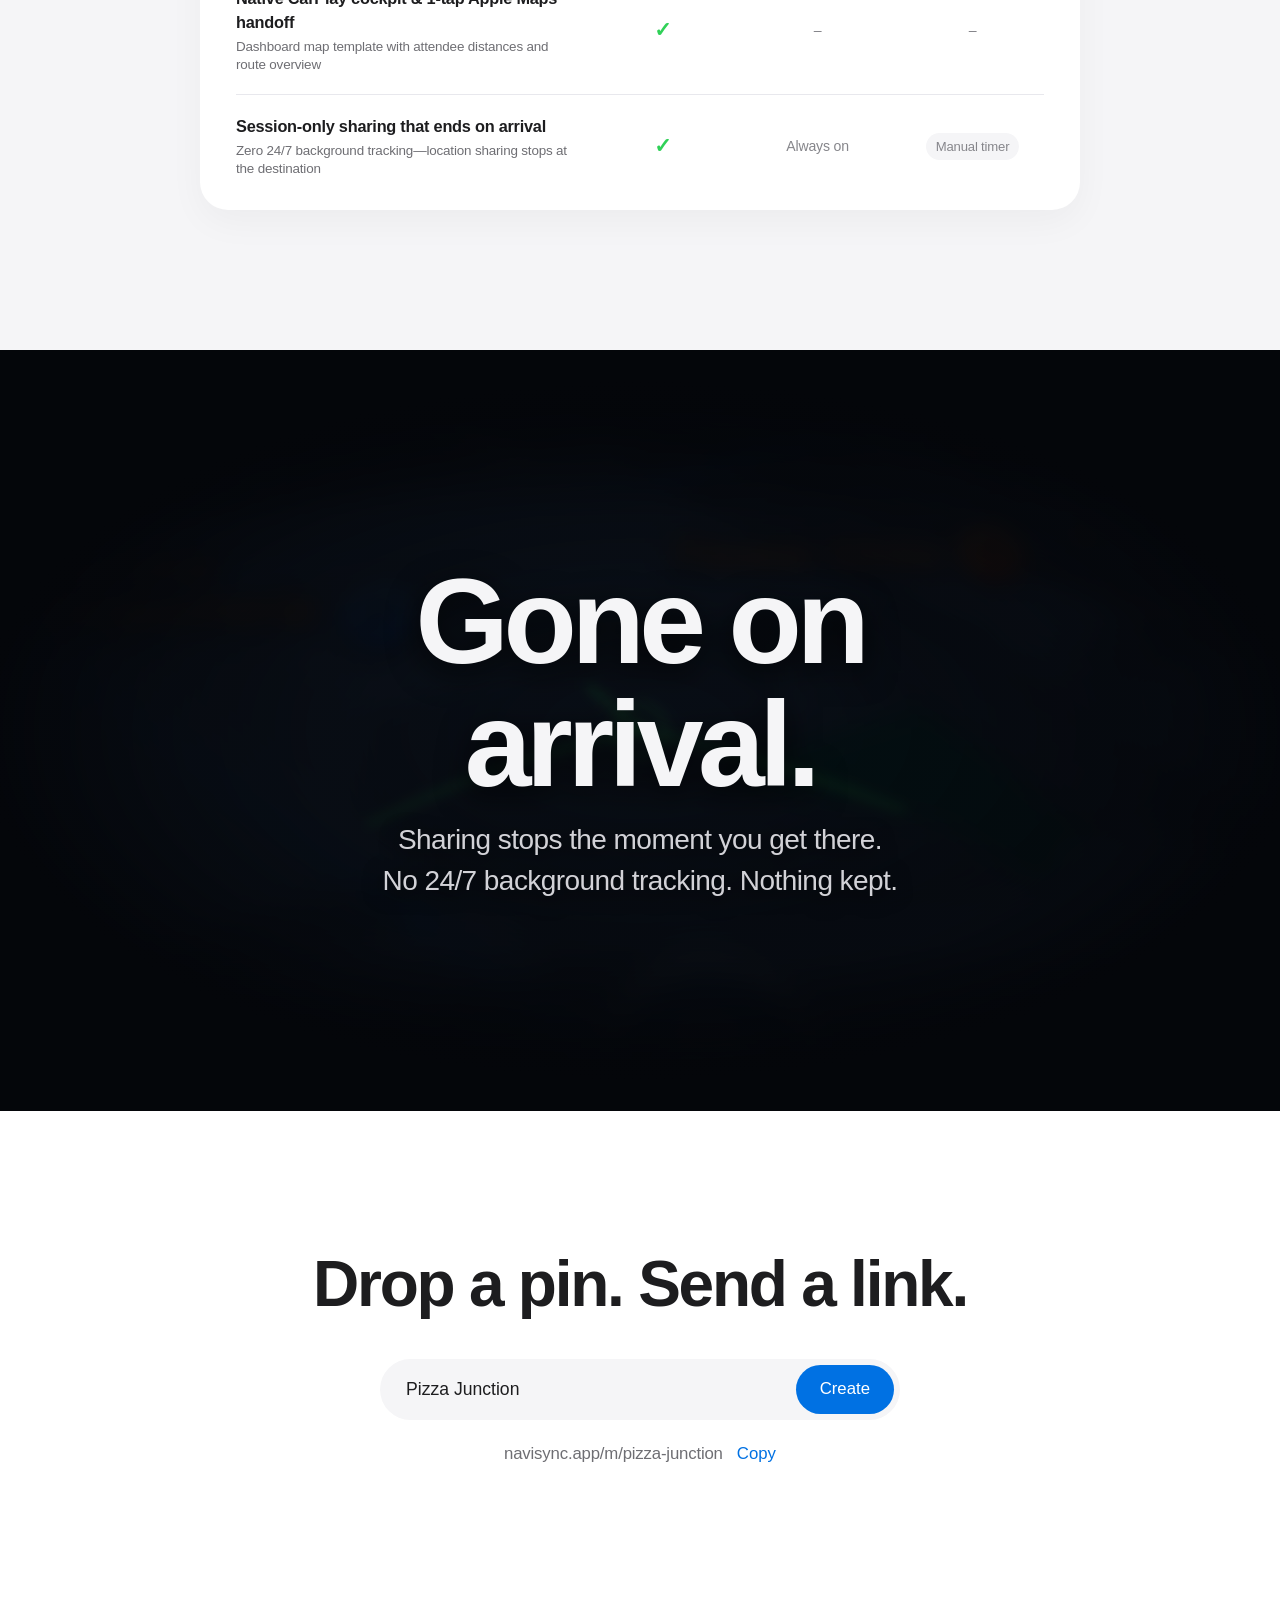
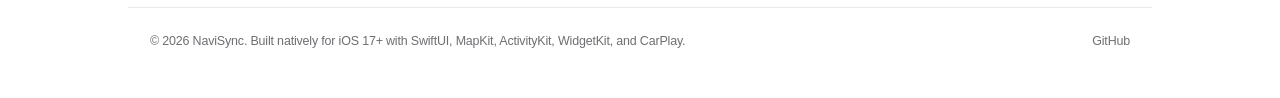
==== commit 51d4c358: "Remove privacy pill badge and add soft backdrop blur behind foreground text" ====
--- a/index.html
+++ b/index.html
@@ -290,13 +290,6 @@
       </div>
 
       <div class="privacy-content">
-        <div class="privacy-badge reveal">
-          <svg width="14" height="16" viewBox="0 0 14 16" fill="none" aria-hidden="true">
-            <path d="M7 1L1.5 3.4V7.6C1.5 11.2 3.84 14.48 7 15.5C10.16 14.48 12.5 11.2 12.5 7.6V3.4L7 1Z" stroke="#30d158" stroke-width="1.5" stroke-linejoin="round"/>
-            <path d="M4.8 8.1L6.3 9.6L9.4 6.5" stroke="#30d158" stroke-width="1.5" stroke-linecap="round" stroke-linejoin="round"/>
-          </svg>
-          <span>Ephemeral by Design</span>
-        </div>
         <h2 class="display reveal">Gone on arrival.</h2>
         <p class="hero-sub reveal">Sharing stops the moment you get there.<br />No 24/7 background tracking. Nothing kept.</p>
       </div>
--- a/website/styles.css
+++ b/website/styles.css
@@ -387,8 +387,8 @@
   object-fit: cover;
   object-position: center 42%;
   transform: translate(-50%, -50%) perspective(900px) rotateX(22deg) scale(1.12);
-  opacity: 0.28;
-  filter: saturate(1.3) contrast(1.15) blur(1.5px);
+  opacity: 0.34;
+  filter: saturate(1.25) contrast(1.1) blur(10px);
 }
 
 .privacy-routes-svg {
@@ -396,7 +396,8 @@
   inset: 0;
   width: 100%;
   height: 100%;
-  opacity: 0.85;
+  opacity: 0.72;
+  filter: blur(2.5px);
 }
 
 .dissolve-route {
@@ -429,8 +430,10 @@
 .privacy-vignette {
   position: absolute;
   inset: 0;
+  backdrop-filter: blur(6px);
+  -webkit-backdrop-filter: blur(6px);
   background:
-    radial-gradient(ellipse 65% 58% at 50% 50%, rgba(4, 6, 10, 0.25) 0%, rgba(4, 6, 10, 0.88) 72%, #04060a 100%),
+    radial-gradient(ellipse 52% 46% at 50% 50%, rgba(4, 6, 10, 0.62) 0%, rgba(4, 6, 10, 0.86) 72%, #04060a 100%),
     linear-gradient(180deg, #04060a 0%, transparent 22%, transparent 78%, #04060a 100%);
 }
 
@@ -441,25 +444,13 @@
   margin: 0 auto;
 }
 
-.privacy-badge {
-  display: inline-flex;
-  align-items: center;
-  gap: 8px;
-  padding: 6px 14px;
-  border-radius: 980px;
-  background: rgba(48, 209, 88, 0.12);
-  border: 1px solid rgba(48, 209, 88, 0.28);
-  color: #30d158;
-  font-size: 0.82rem;
-  font-weight: 600;
-  letter-spacing: 0.01em;
-  margin-bottom: 20px;
-  backdrop-filter: blur(12px);
-  -webkit-backdrop-filter: blur(12px);
+.privacy .display {
+  text-shadow: 0 8px 32px rgba(0, 0, 0, 0.85);
 }
 
 .privacy .hero-sub {
-  color: #b4b4bc;
+  color: #d2d2d7;
+  text-shadow: 0 4px 20px rgba(0, 0, 0, 0.85);
 }
 
 /* ---------- CTA ---------- */
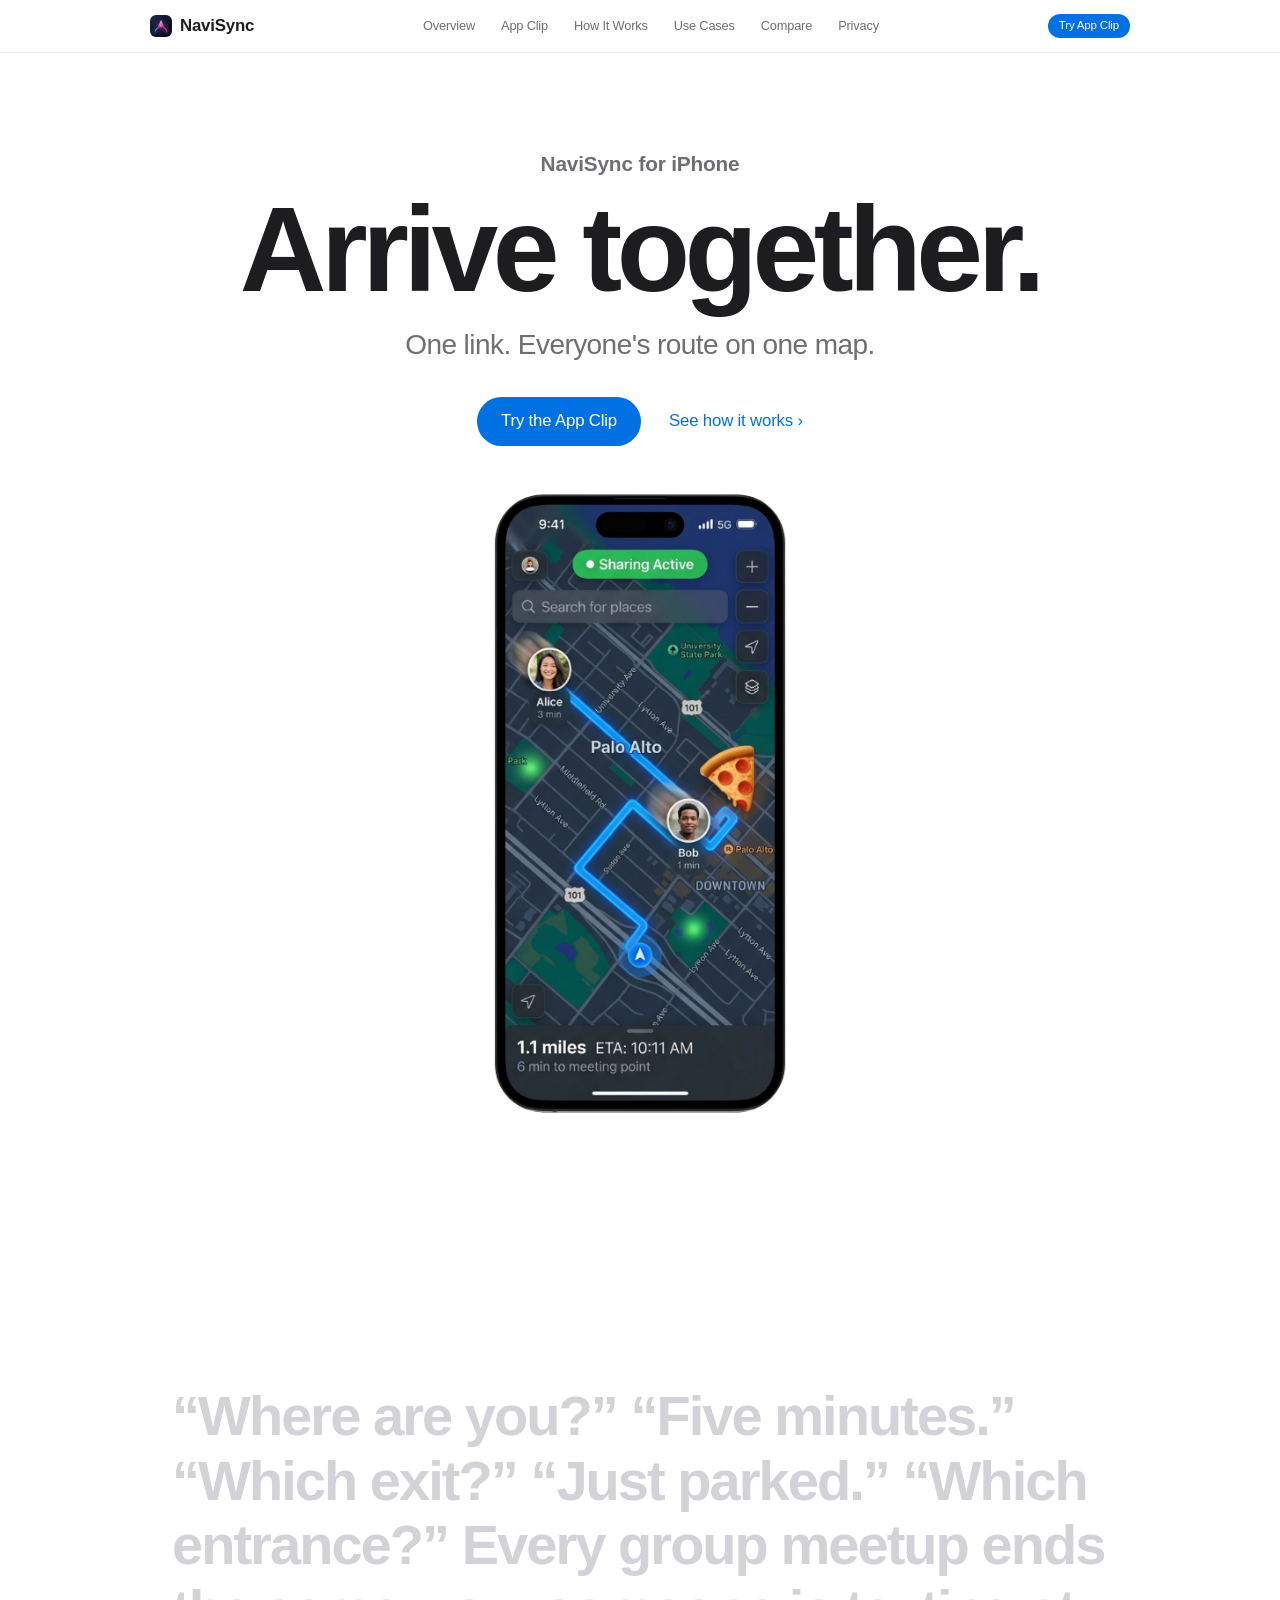
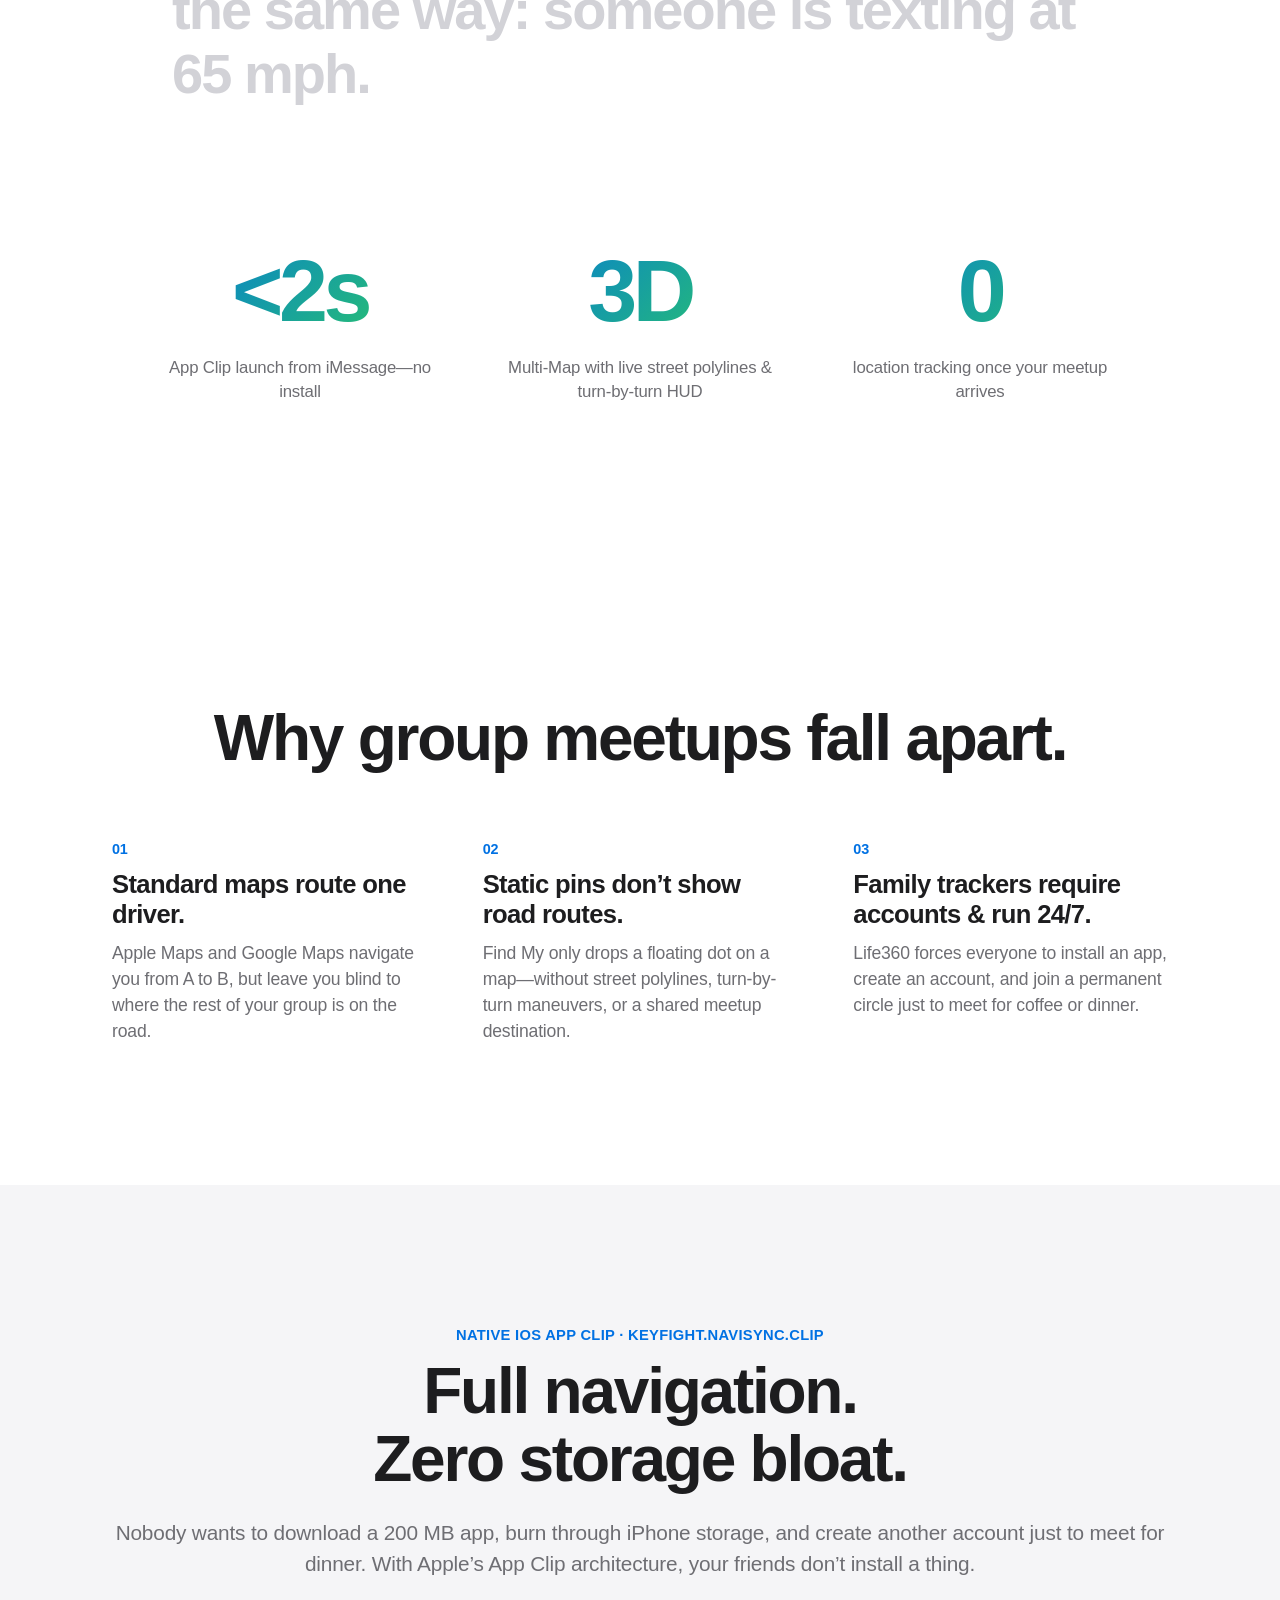
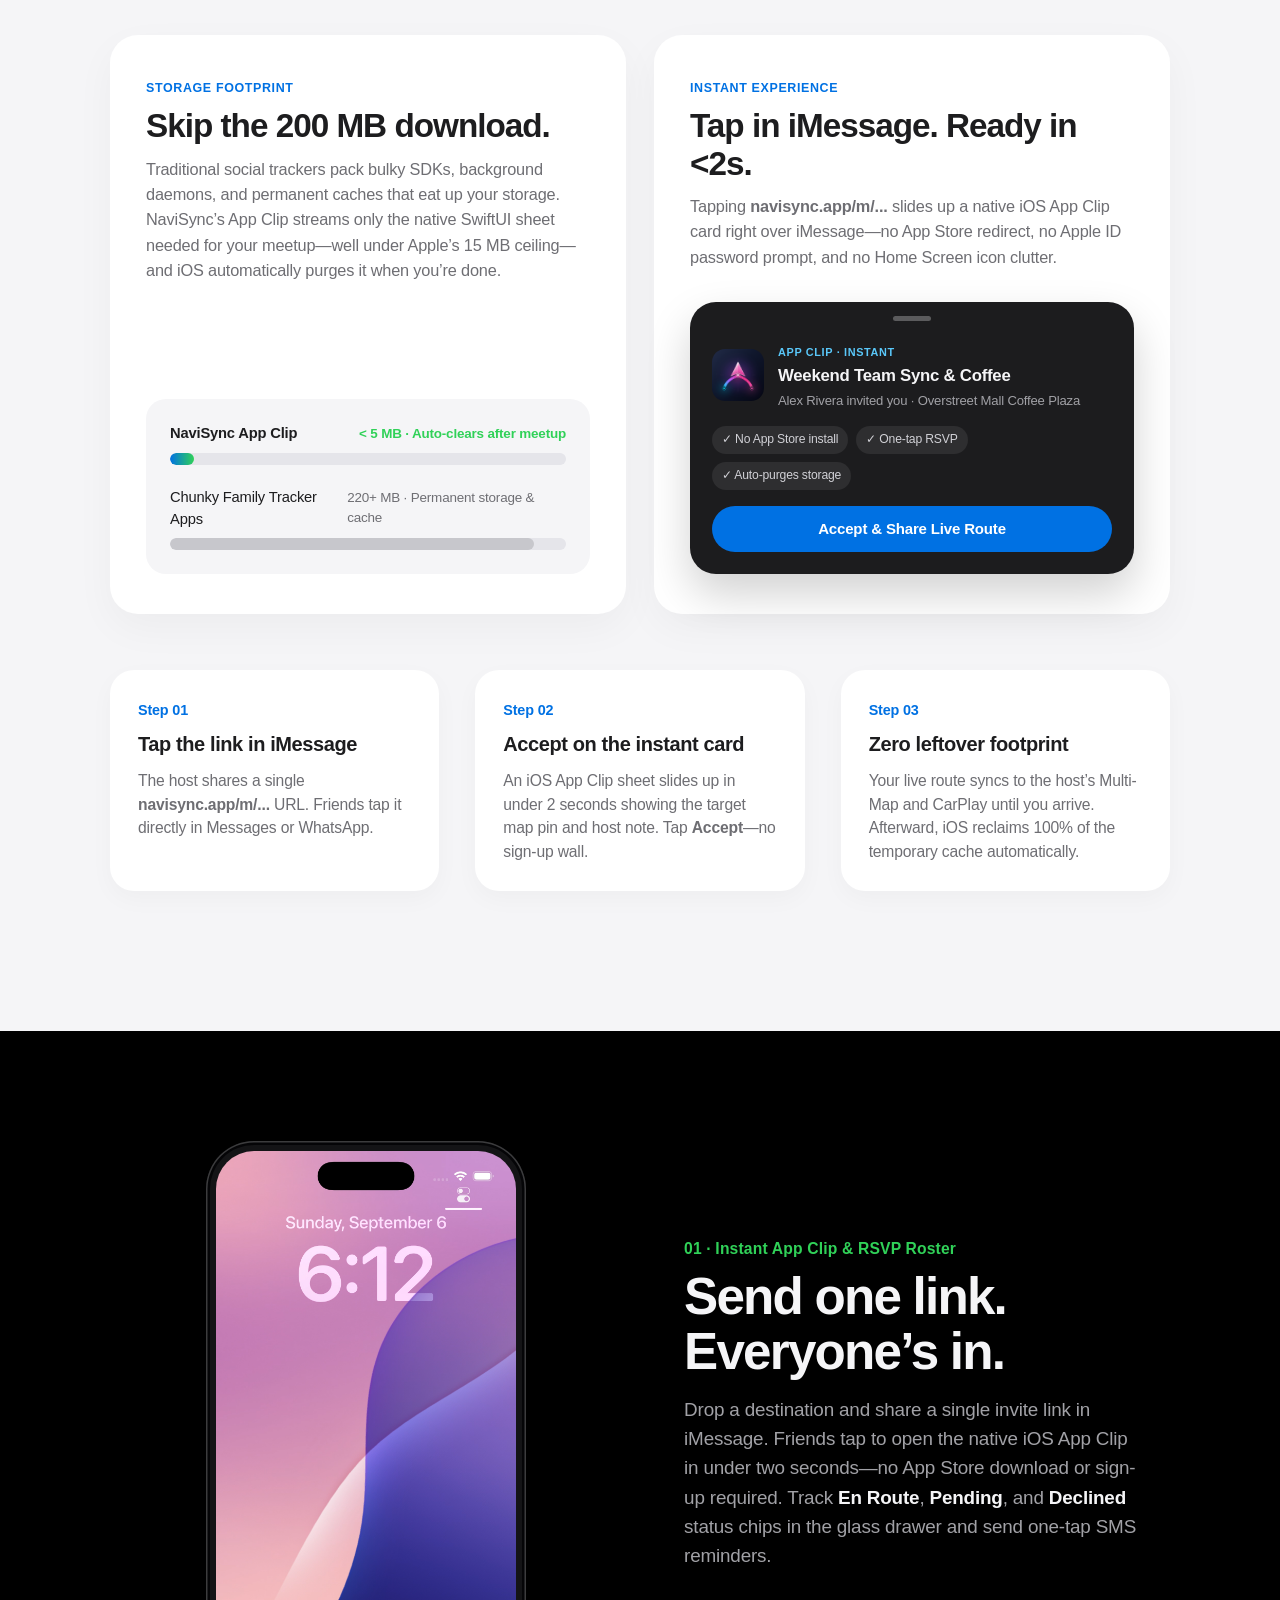
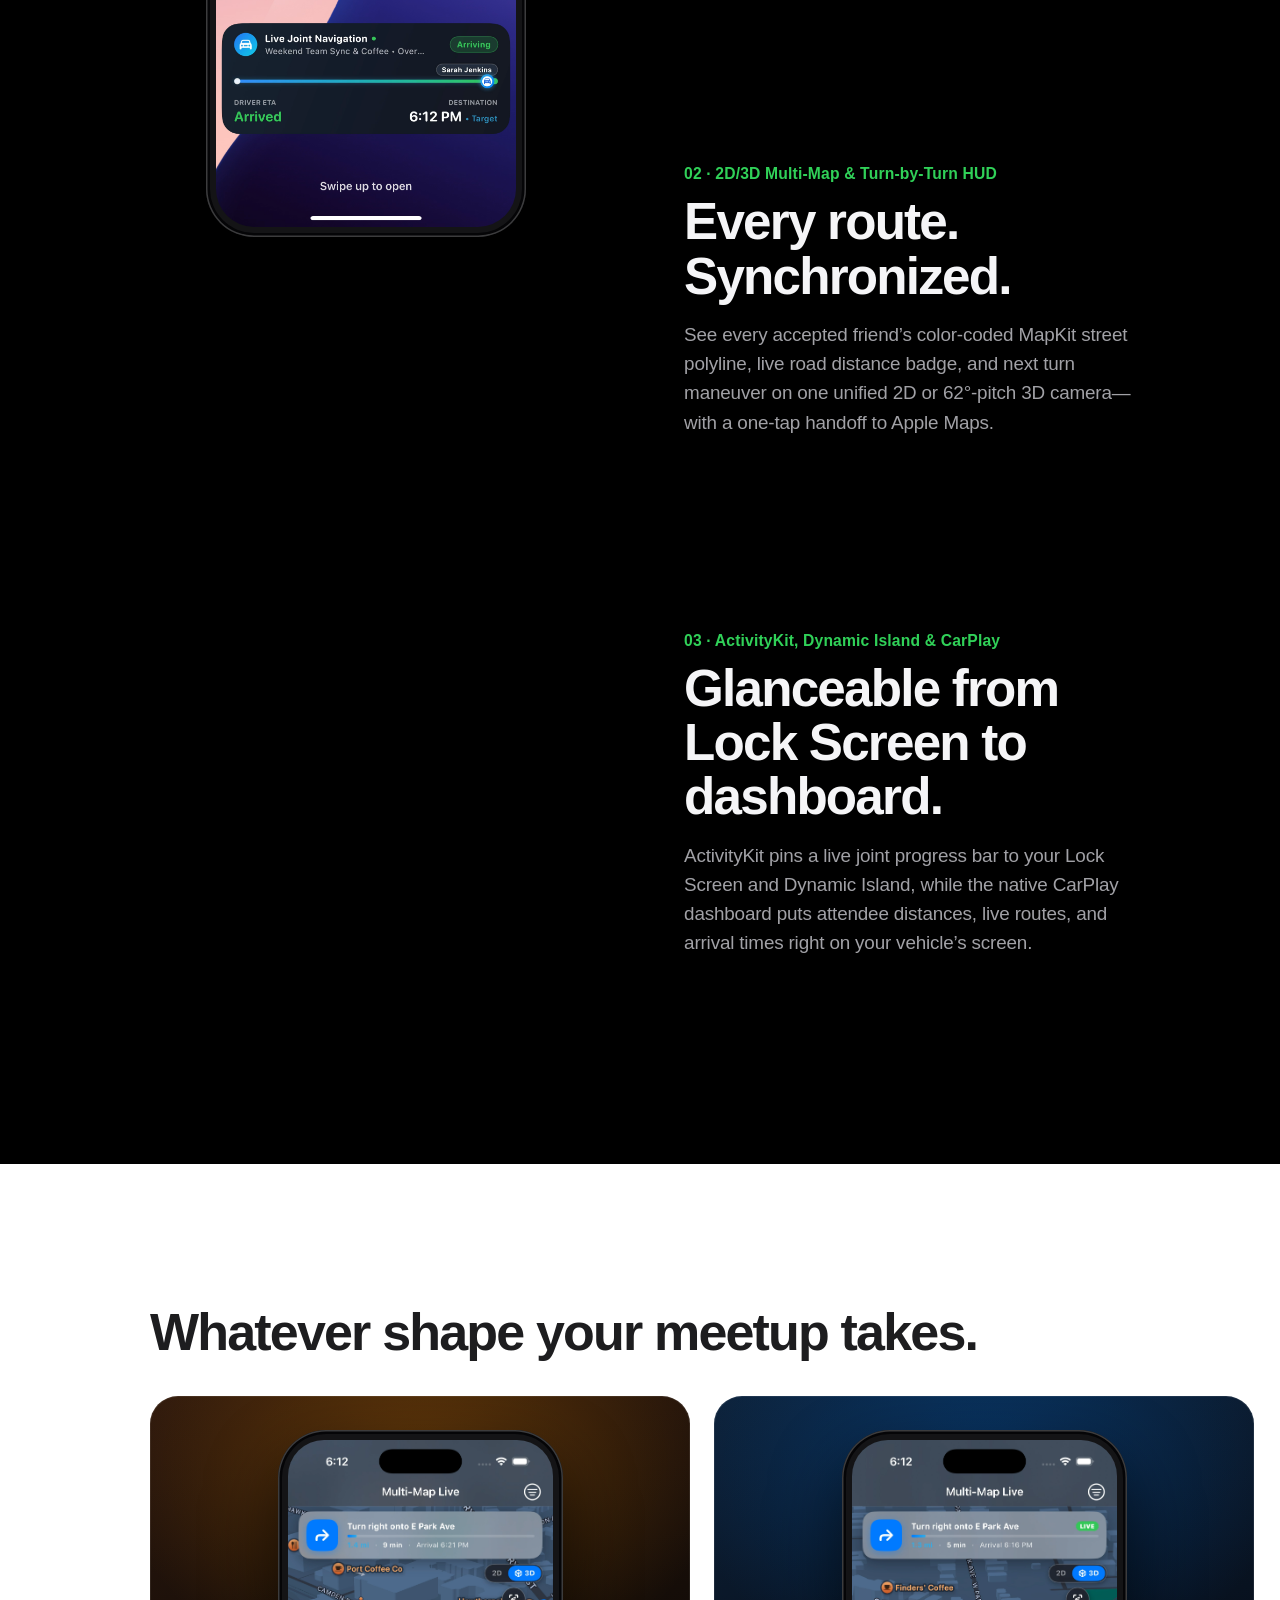
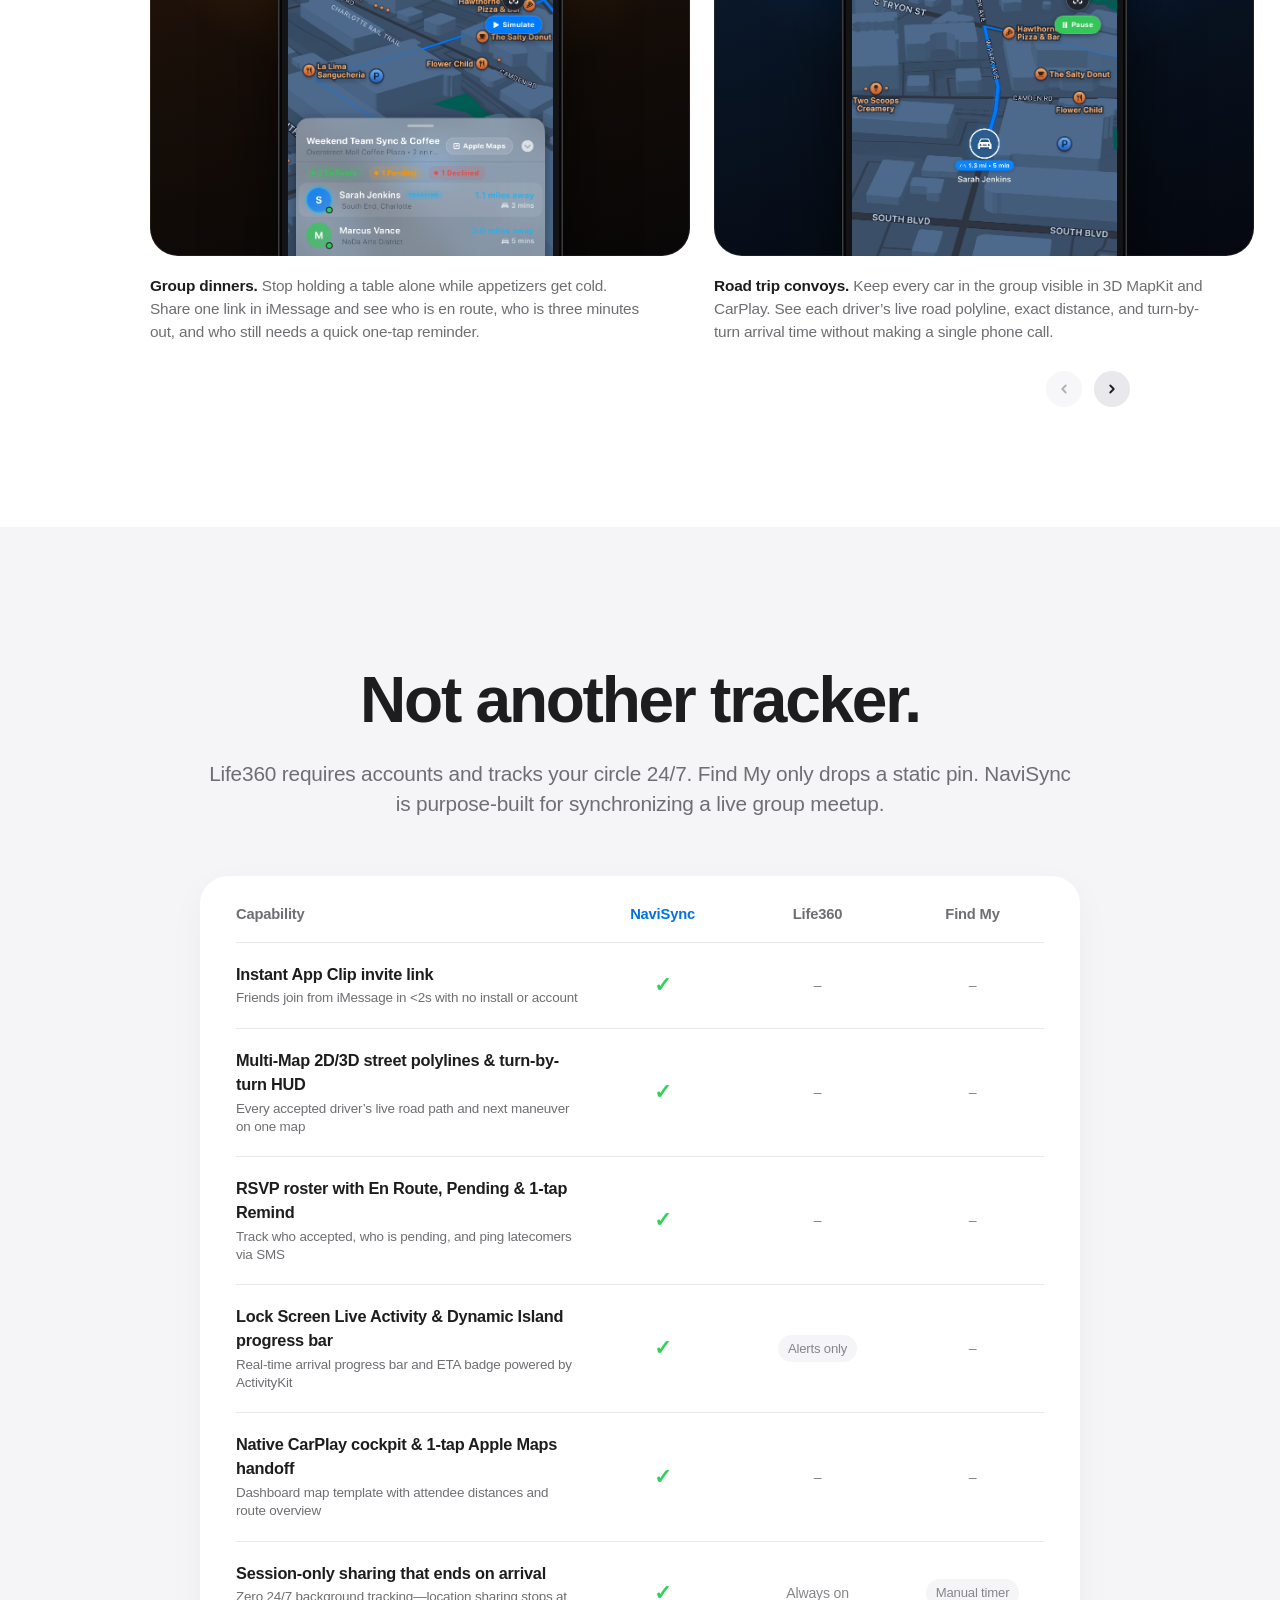
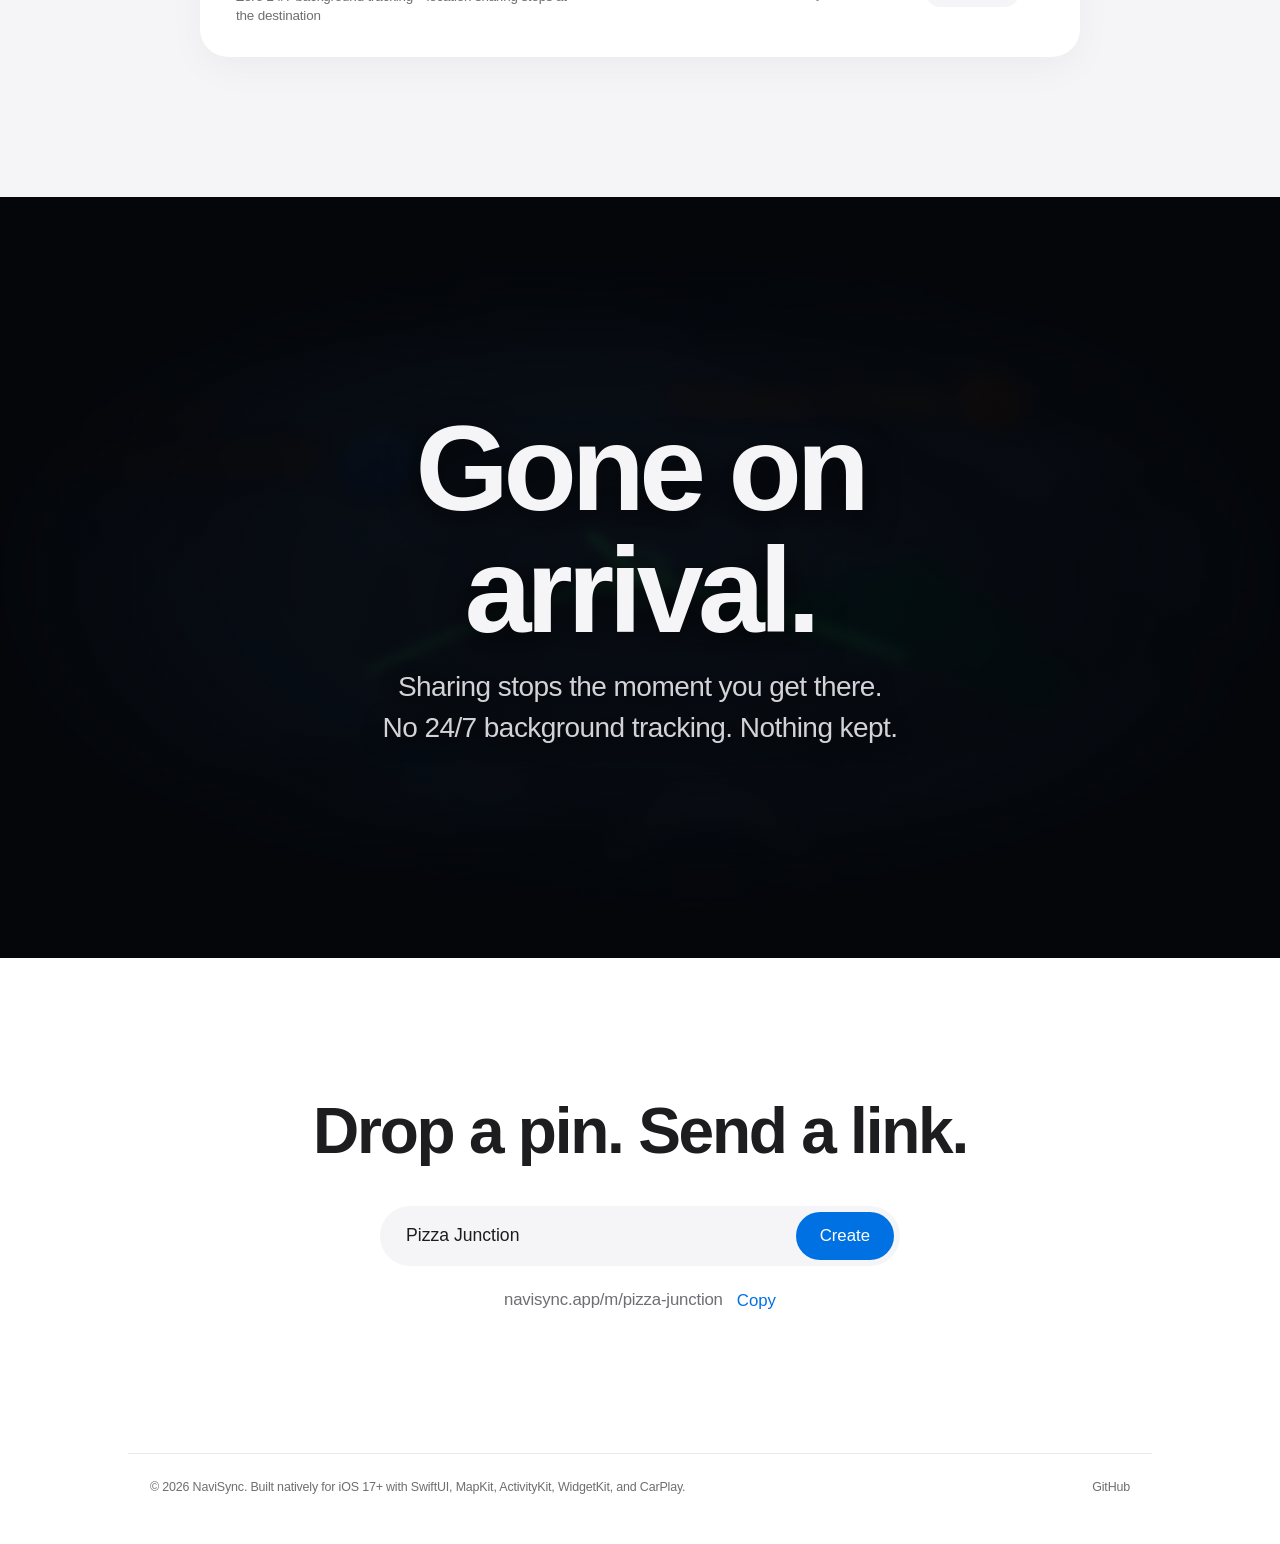
==== commit f9e2fa2d: "Add dedicated App Clip section explaining zero storage bloat and instant iMessage launch" ====
--- a/index.html
+++ b/index.html
@@ -22,6 +22,7 @@
       </a>
       <nav class="nav-links" aria-label="Sections">
         <a href="#problem" class="nav-link">Overview</a>
+        <a href="#app-clip" class="nav-link">App Clip</a>
         <a href="#showcase" class="nav-link">How It Works</a>
         <a href="#who" class="nav-link">Use Cases</a>
         <a href="#compare" class="nav-link">Compare</a>
@@ -81,6 +82,89 @@
           <span class="why-num">03</span>
           <h3>Family trackers require accounts &amp; run 24/7.</h3>
           <p>Life360 forces everyone to install an app, create an account, and join a permanent circle just to meet for coffee or dinner.</p>
+        </div>
+      </div>
+    </section>
+
+    <!-- APP CLIP: ZERO STORAGE BLOAT -->
+    <section class="section appclip-section" id="app-clip">
+      <p class="eyebrow center reveal">Native iOS App Clip · KeyFight.NaviSync.Clip</p>
+      <h2 class="headline reveal">Full navigation.<br />Zero storage bloat.</h2>
+      <p class="lead reveal">Nobody wants to download a 200 MB app, burn through iPhone storage, and create another account just to meet for dinner. With Apple’s App Clip architecture, your friends don’t install a thing.</p>
+
+      <div class="appclip-grid">
+        <!-- Card 1: Storage Footprint Comparison -->
+        <div class="appclip-card storage-card reveal">
+          <div class="appclip-card-head">
+            <span class="appclip-tag">Storage Footprint</span>
+            <h3>Skip the 200 MB download.</h3>
+            <p>Traditional social trackers pack bulky SDKs, background daemons, and permanent caches that eat up your storage. NaviSync’s App Clip streams only the native SwiftUI sheet needed for your meetup—well under Apple’s 15 MB ceiling—and iOS automatically purges it when you’re done.</p>
+          </div>
+          <div class="storage-bars">
+            <div class="storage-row">
+              <div class="storage-meta">
+                <strong>NaviSync App Clip</strong>
+                <span class="storage-val good">&lt; 5 MB · Auto-clears after meetup</span>
+              </div>
+              <div class="storage-track">
+                <div class="storage-fill good" style="width: 5%"></div>
+              </div>
+            </div>
+            <div class="storage-row">
+              <div class="storage-meta">
+                <span>Chunky Family Tracker Apps</span>
+                <span class="storage-val bad">220+ MB · Permanent storage &amp; cache</span>
+              </div>
+              <div class="storage-track">
+                <div class="storage-fill bad" style="width: 92%"></div>
+              </div>
+            </div>
+          </div>
+        </div>
+
+        <!-- Card 2: Instant iOS App Clip Sheet Visual -->
+        <div class="appclip-card sheet-card reveal">
+          <div class="appclip-card-head">
+            <span class="appclip-tag">Instant Experience</span>
+            <h3>Tap in iMessage. Ready in &lt;2s.</h3>
+            <p>Tapping <strong>navisync.app/m/...</strong> slides up a native iOS App Clip card right over iMessage—no App Store redirect, no Apple ID password prompt, and no Home Screen icon clutter.</p>
+          </div>
+          <div class="ios-clip-mockup" aria-label="iOS App Clip card preview">
+            <div class="ios-clip-handle"></div>
+            <div class="ios-clip-top">
+              <img src="website/Logo/NaviSync-AppIcon-1024.png" alt="" class="ios-clip-icon" />
+              <div class="ios-clip-titles">
+                <span class="ios-clip-badge">APP CLIP · INSTANT</span>
+                <h4>Weekend Team Sync &amp; Coffee</h4>
+                <p>Alex Rivera invited you · Overstreet Mall Coffee Plaza</p>
+              </div>
+            </div>
+            <div class="ios-clip-pills">
+              <span>✓ No App Store install</span>
+              <span>✓ One-tap RSVP</span>
+              <span>✓ Auto-purges storage</span>
+            </div>
+            <div class="ios-clip-btn">Accept &amp; Share Live Route</div>
+          </div>
+        </div>
+      </div>
+
+      <!-- 3-Step Flow -->
+      <div class="appclip-steps">
+        <div class="appclip-step reveal">
+          <span class="why-num">Step 01</span>
+          <h4>Tap the link in iMessage</h4>
+          <p>The host shares a single <strong>navisync.app/m/...</strong> URL. Friends tap it directly in Messages or WhatsApp.</p>
+        </div>
+        <div class="appclip-step reveal">
+          <span class="why-num">Step 02</span>
+          <h4>Accept on the instant card</h4>
+          <p>An iOS App Clip sheet slides up in under 2 seconds showing the target map pin and host note. Tap <strong>Accept</strong>—no sign-up wall.</p>
+        </div>
+        <div class="appclip-step reveal">
+          <span class="why-num">Step 03</span>
+          <h4>Zero leftover footprint</h4>
+          <p>Your live route syncs to the host’s Multi-Map and CarPlay until you arrive. Afterward, iOS reclaims 100% of the temporary cache automatically.</p>
         </div>
       </div>
     </section>
--- a/website/styles.css
+++ b/website/styles.css
@@ -130,6 +130,198 @@
 .why-num { font-size: 0.9rem; font-weight: 600; color: var(--blue); }
 .why h3 { font-size: 1.6rem; letter-spacing: -0.025em; line-height: 1.15; margin: 10px 0 12px; }
 .why p { color: var(--muted); font-size: 1.1rem; }
+
+/* ---------- App Clip (Zero Storage Bloat) ---------- */
+.appclip-section {
+  background: var(--bg-alt);
+  max-width: none;
+}
+.appclip-section > * {
+  max-width: 1060px;
+  margin-left: auto;
+  margin-right: auto;
+}
+.eyebrow.center {
+  text-align: center;
+  color: var(--blue);
+  font-size: 0.92rem;
+  letter-spacing: 0.02em;
+  text-transform: uppercase;
+  margin-bottom: 12px;
+}
+.appclip-grid {
+  display: grid;
+  grid-template-columns: 1fr 1fr;
+  gap: 28px;
+  margin-top: 48px;
+}
+.appclip-card {
+  background: #fff;
+  border-radius: 28px;
+  padding: 40px 36px;
+  display: flex;
+  flex-direction: column;
+  justify-content: space-between;
+  gap: 32px;
+  box-shadow: 0 14px 40px rgba(0, 0, 0, 0.04);
+}
+.appclip-tag {
+  display: inline-block;
+  font-size: 0.78rem;
+  font-weight: 700;
+  text-transform: uppercase;
+  letter-spacing: 0.05em;
+  color: var(--blue);
+  margin-bottom: 10px;
+}
+.appclip-card-head h3 {
+  font-size: clamp(1.65rem, 2.6vw, 2.1rem);
+  letter-spacing: -0.03em;
+  line-height: 1.12;
+  margin-bottom: 12px;
+}
+.appclip-card-head p {
+  color: var(--muted);
+  font-size: 1.02rem;
+  line-height: 1.55;
+}
+.storage-bars {
+  display: flex;
+  flex-direction: column;
+  gap: 22px;
+  background: var(--bg-alt);
+  padding: 24px;
+  border-radius: 20px;
+}
+.storage-row {
+  display: flex;
+  flex-direction: column;
+  gap: 8px;
+}
+.storage-meta {
+  display: flex;
+  justify-content: space-between;
+  align-items: baseline;
+  font-size: 0.92rem;
+}
+.storage-val.good {
+  color: var(--green);
+  font-weight: 600;
+  font-size: 0.84rem;
+}
+.storage-val.bad {
+  color: var(--muted);
+  font-size: 0.84rem;
+}
+.storage-track {
+  height: 12px;
+  background: #e5e5ea;
+  border-radius: 980px;
+  overflow: hidden;
+}
+.storage-fill {
+  height: 100%;
+  border-radius: 980px;
+}
+.storage-fill.good {
+  background: linear-gradient(90deg, #0071e3, #30d158);
+  min-width: 24px;
+}
+.storage-fill.bad {
+  background: #c7c7cc;
+}
+
+/* Native iOS App Clip Sheet Mockup */
+.ios-clip-mockup {
+  background: #1c1c1e;
+  color: #f5f5f7;
+  border-radius: 26px;
+  padding: 14px 22px 22px;
+  box-shadow: 0 20px 44px rgba(0, 0, 0, 0.18);
+  display: flex;
+  flex-direction: column;
+  gap: 16px;
+}
+.ios-clip-handle {
+  width: 38px;
+  height: 5px;
+  border-radius: 99px;
+  background: rgba(255, 255, 255, 0.28);
+  margin: 0 auto 2px;
+}
+.ios-clip-top {
+  display: flex;
+  align-items: center;
+  gap: 14px;
+}
+.ios-clip-icon {
+  width: 52px;
+  height: 52px;
+  border-radius: 13px;
+  flex-shrink: 0;
+}
+.ios-clip-titles h4 {
+  font-size: 1.05rem;
+  font-weight: 600;
+  letter-spacing: -0.015em;
+  margin: 2px 0;
+}
+.ios-clip-titles p {
+  font-size: 0.82rem;
+  color: #a1a1a6;
+}
+.ios-clip-badge {
+  font-size: 0.68rem;
+  font-weight: 700;
+  letter-spacing: 0.06em;
+  color: #5ac8fa;
+}
+.ios-clip-pills {
+  display: flex;
+  flex-wrap: wrap;
+  gap: 8px;
+}
+.ios-clip-pills span {
+  font-size: 0.76rem;
+  font-weight: 500;
+  color: #d1d1d6;
+  background: rgba(255, 255, 255, 0.08);
+  padding: 5px 10px;
+  border-radius: 980px;
+}
+.ios-clip-btn {
+  background: var(--blue);
+  color: #fff;
+  text-align: center;
+  font-weight: 600;
+  font-size: 0.94rem;
+  padding: 12px;
+  border-radius: 980px;
+}
+
+.appclip-steps {
+  display: grid;
+  grid-template-columns: repeat(3, 1fr);
+  gap: 36px;
+  margin-top: 48px;
+  padding-top: 8px;
+}
+.appclip-step {
+  background: #fff;
+  border-radius: 24px;
+  padding: 28px;
+  box-shadow: 0 8px 24px rgba(0, 0, 0, 0.03);
+}
+.appclip-step h4 {
+  font-size: 1.25rem;
+  letter-spacing: -0.02em;
+  margin: 8px 0 10px;
+}
+.appclip-step p {
+  color: var(--muted);
+  font-size: 0.98rem;
+  line-height: 1.5;
+}
 
 /* ---------- Dark sticky showcase ---------- */
 .dark { background: #000; color: #f5f5f7; }
@@ -488,9 +680,9 @@
 /* ---------- Responsive ---------- */
 @media (max-width: 900px) {
   .nav-links { display: none; }
-  .why-grid, .stats { grid-template-columns: 1fr; gap: 48px; }
+  .why-grid, .stats, .appclip-grid, .appclip-steps { grid-template-columns: 1fr; gap: 32px; }
   .sticky-wrap { grid-template-columns: 1fr; }
-  .sticky-media { position: relative; height: auto; top: 0; padding-top: 80px; }
+  .sticky-media { position: relative; height: auto; top: 0; padding-top: 40px; }
   .step { min-height: auto; padding: 56px 0; opacity: 1; transform: none; }
   .compare { padding: 8px 18px; }
   .compare-row { font-size: 0.95rem; }
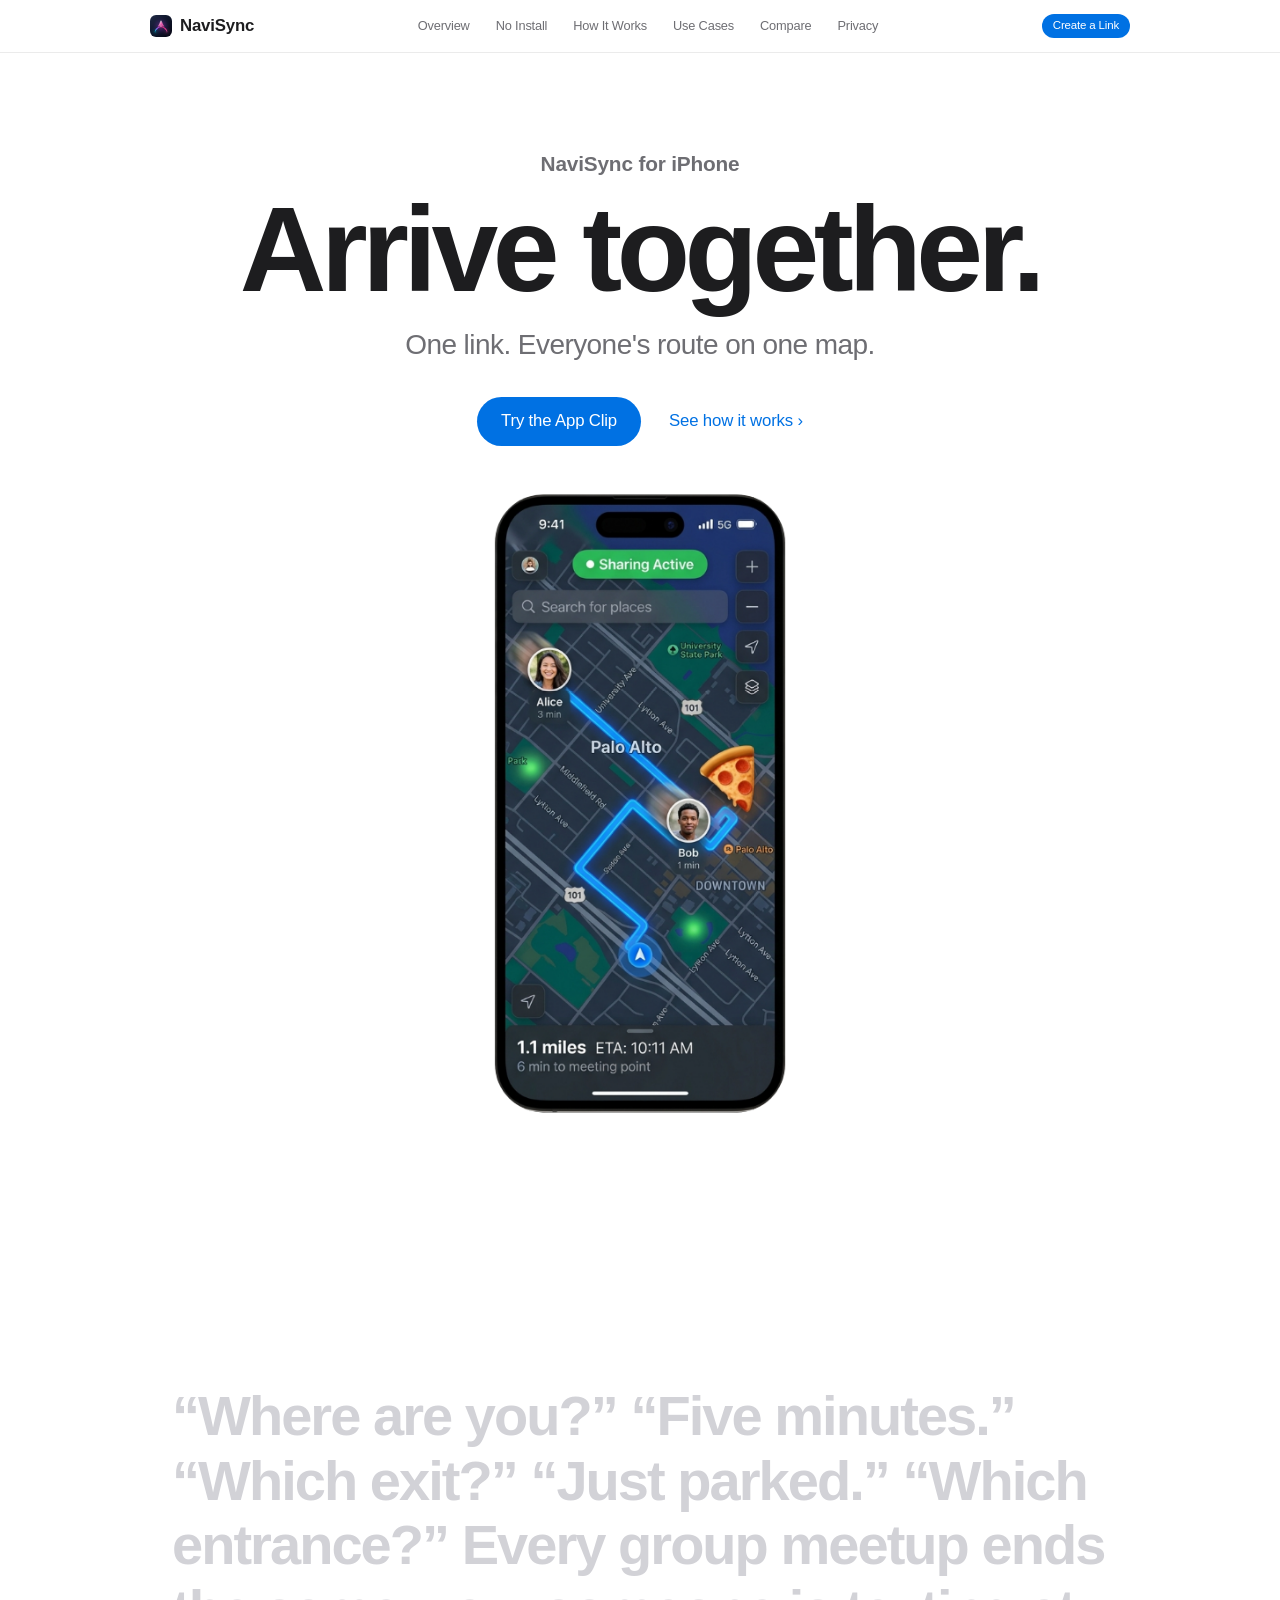
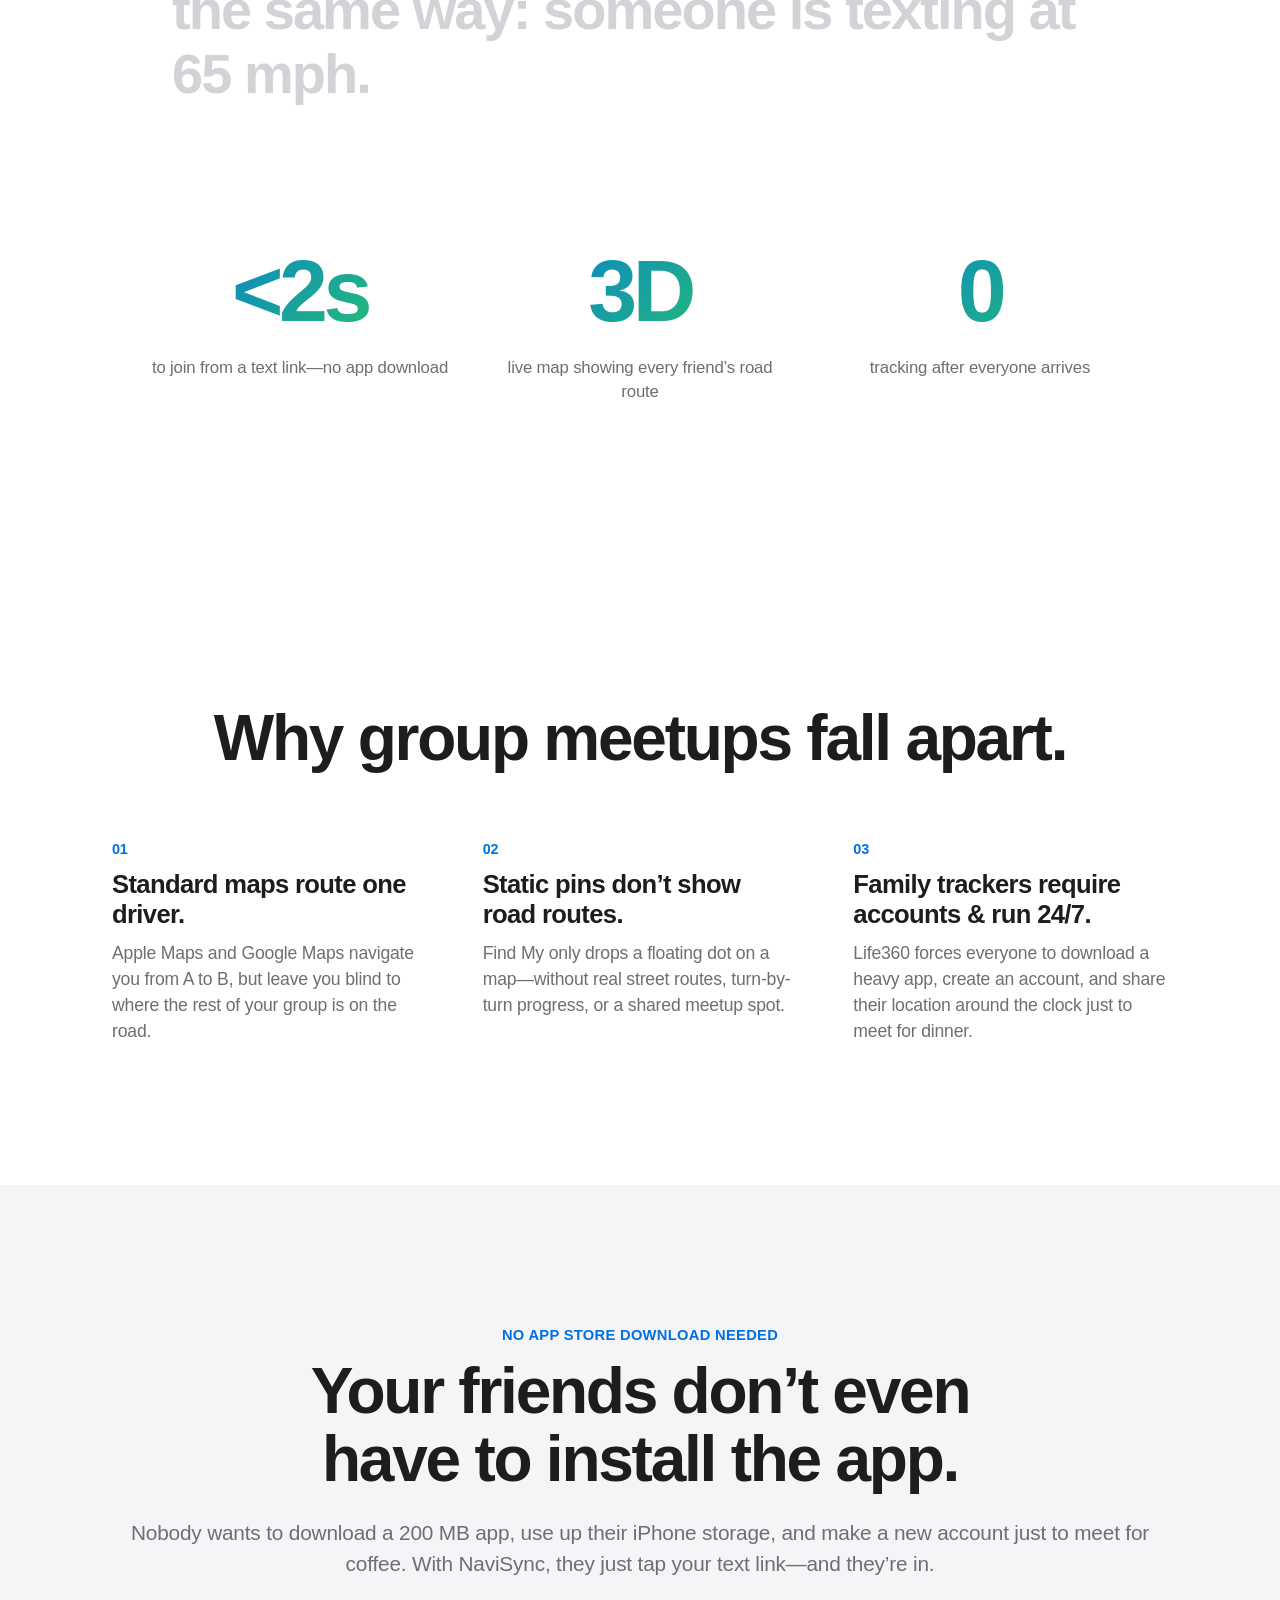
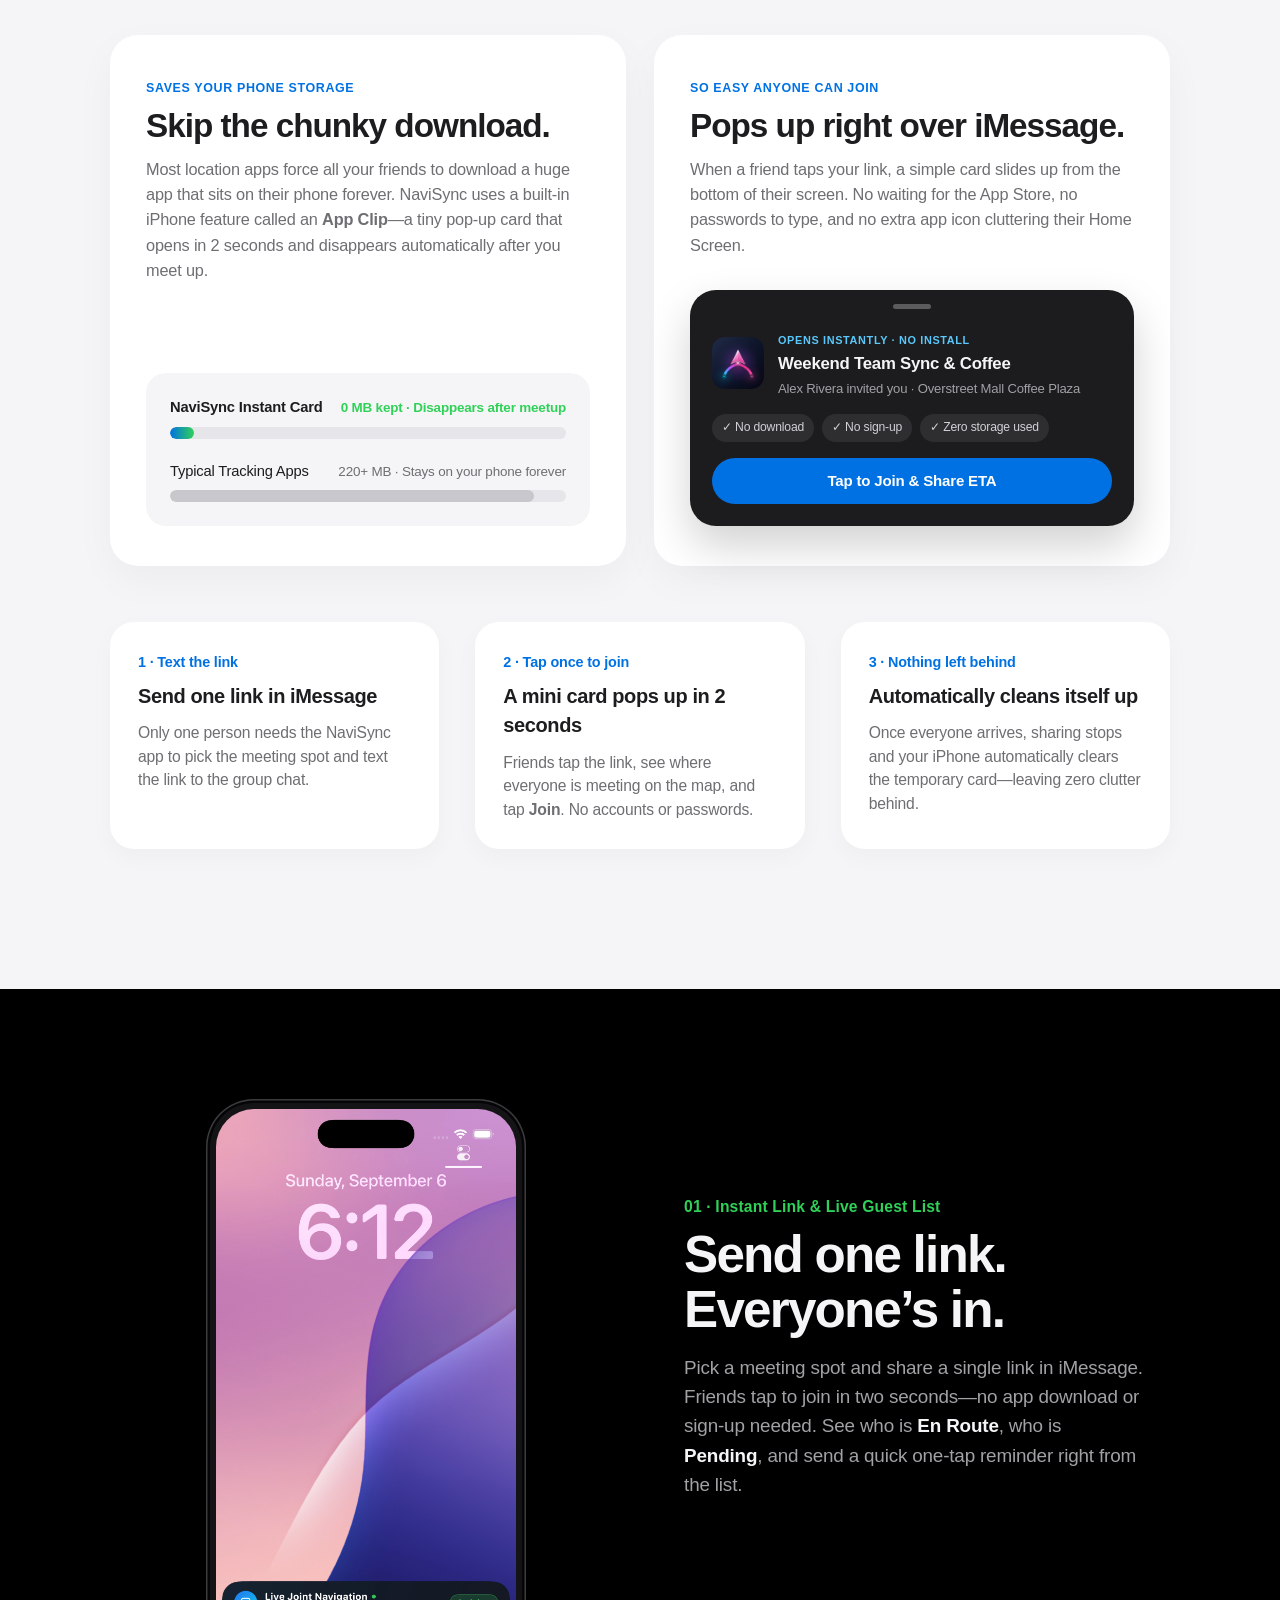
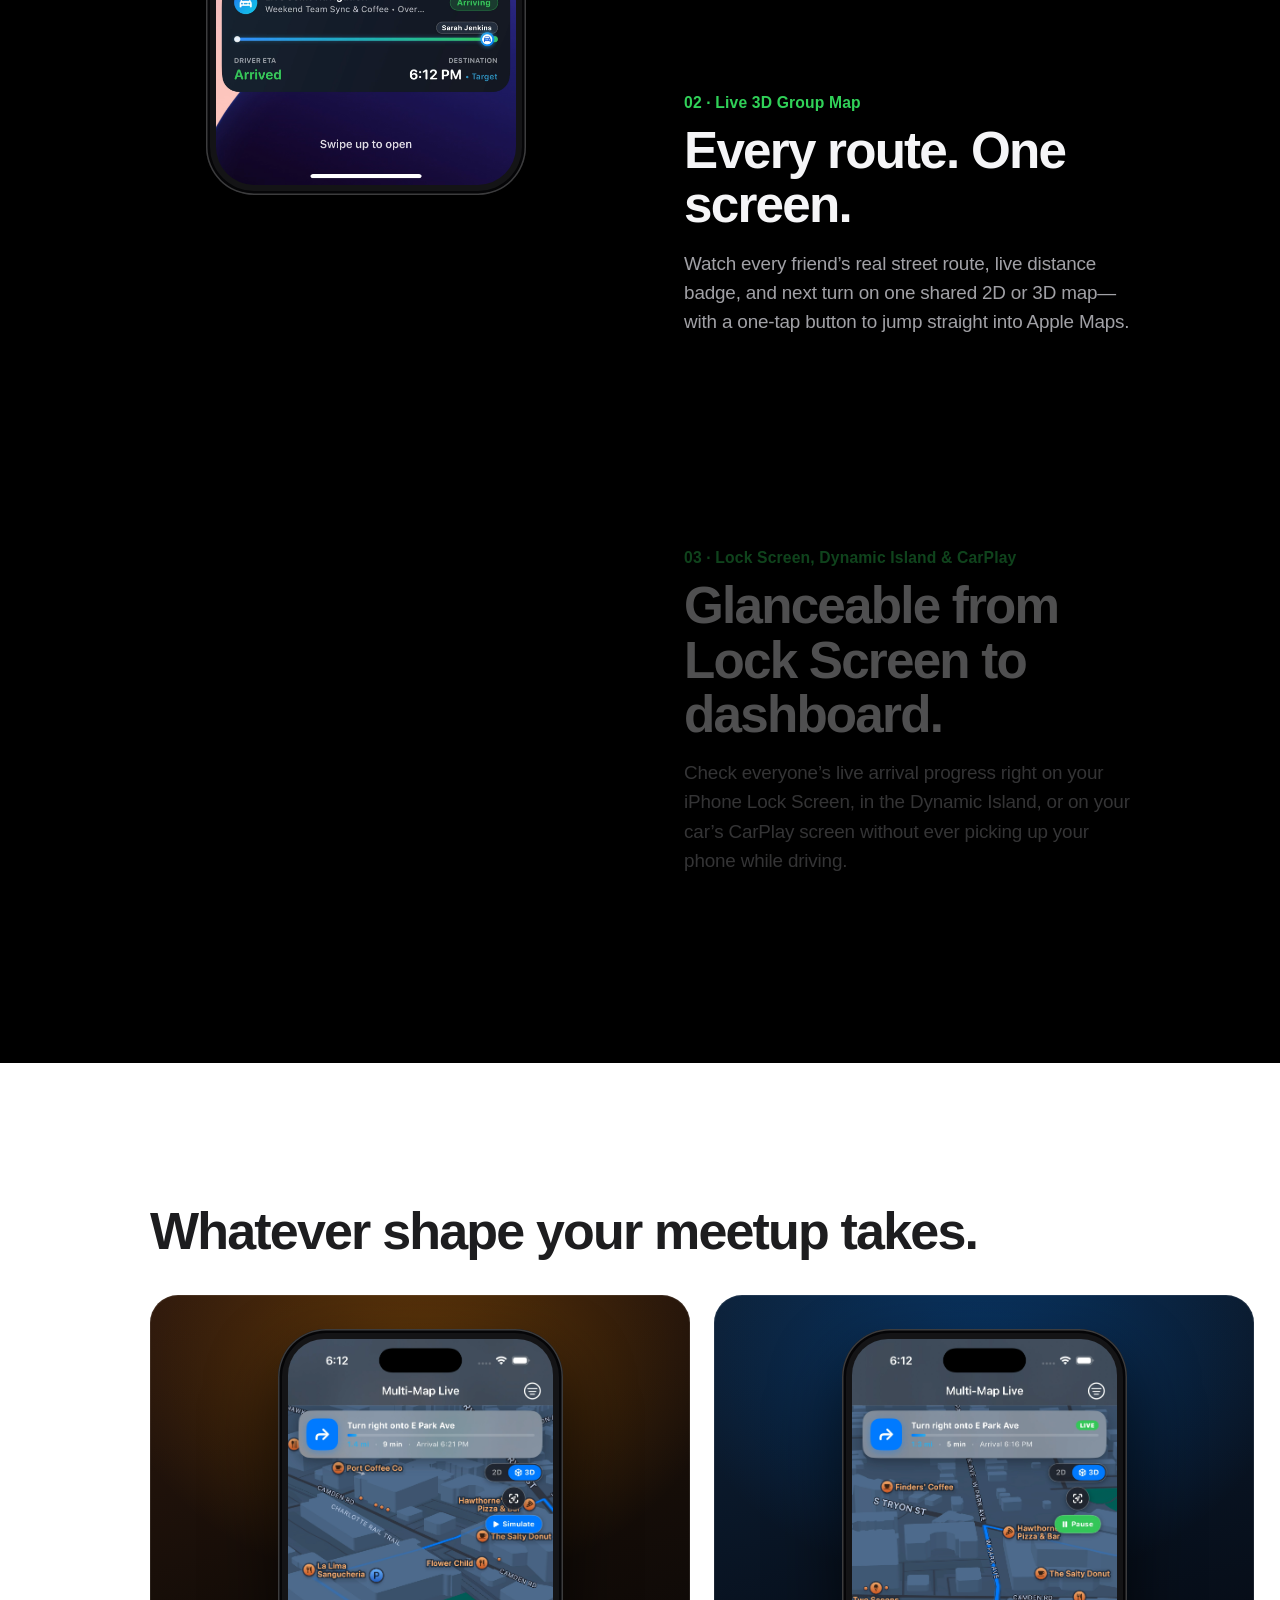
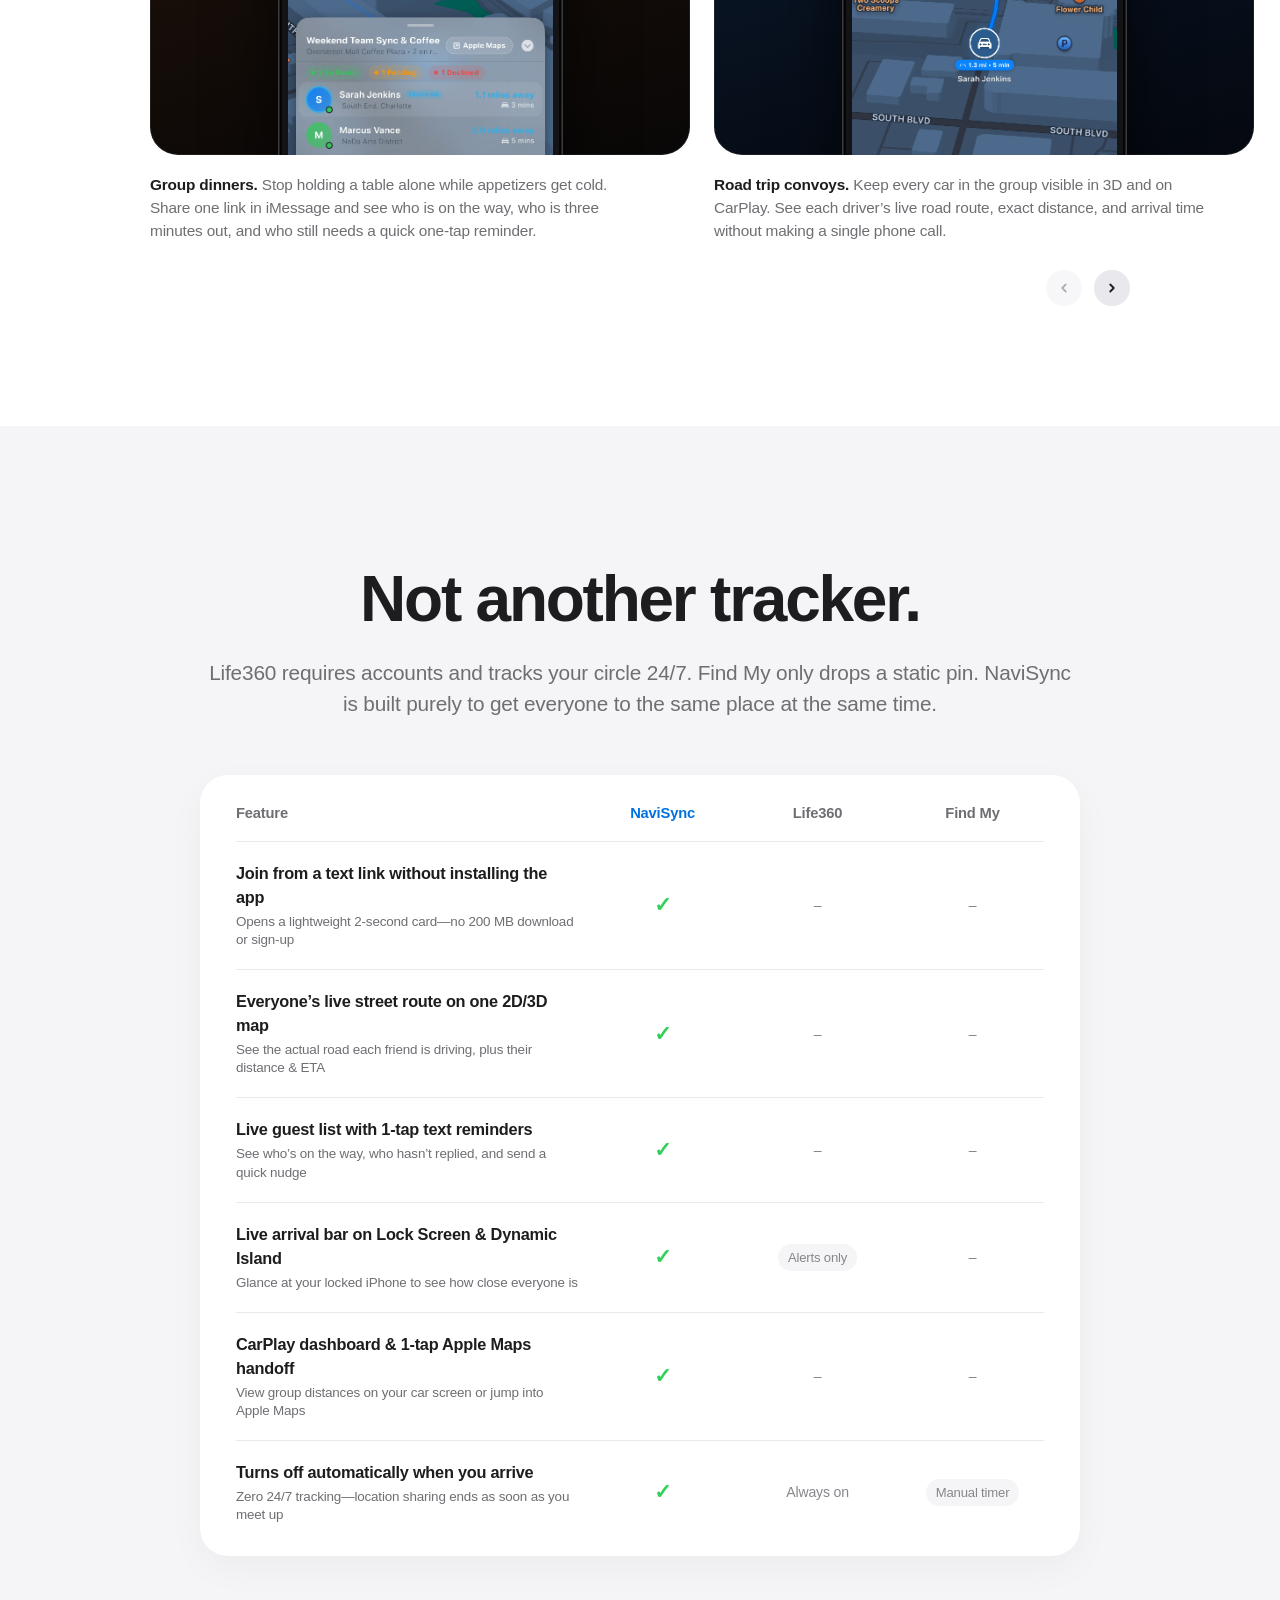
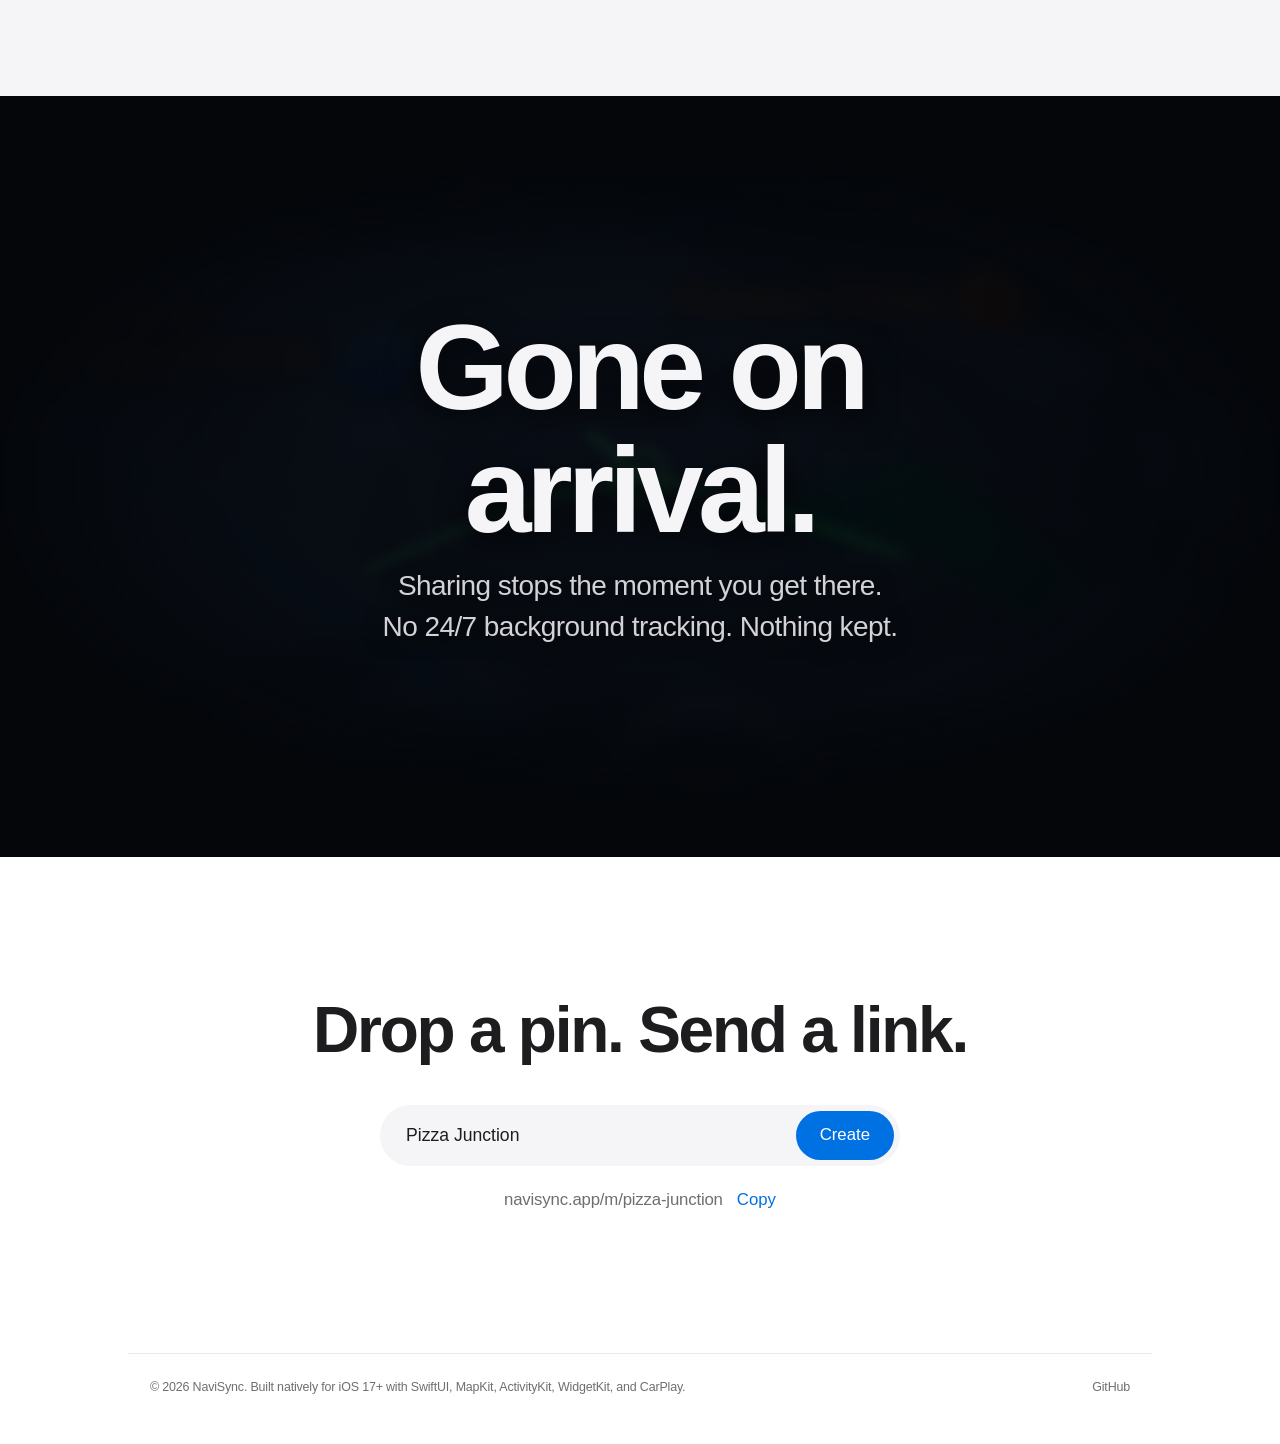
==== commit 92a3b128: "Rewrite App Clip and feature sections in plain, everyday consumer language" ====
--- a/index.html
+++ b/index.html
@@ -22,13 +22,13 @@
       </a>
       <nav class="nav-links" aria-label="Sections">
         <a href="#problem" class="nav-link">Overview</a>
-        <a href="#app-clip" class="nav-link">App Clip</a>
+        <a href="#app-clip" class="nav-link">No Install</a>
         <a href="#showcase" class="nav-link">How It Works</a>
         <a href="#who" class="nav-link">Use Cases</a>
         <a href="#compare" class="nav-link">Compare</a>
         <a href="#privacy" class="nav-link">Privacy</a>
       </nav>
-      <a href="#get" class="nav-btn">Try App Clip</a>
+      <a href="#get" class="nav-btn">Create a Link</a>
     </div>
   </header>
 
@@ -58,10 +58,10 @@
     </section>
 
     <section class="stats">
-      <div class="stat reveal"><span class="stat-num" data-prefix="&lt;" data-count="2" data-suffix="s">0</span><span class="stat-label">App Clip launch from iMessage—no install</span></div>
+      <div class="stat reveal"><span class="stat-num" data-prefix="&lt;" data-count="2" data-suffix="s">0</span><span class="stat-label">to join from a text link—no app download</span></div>
       <div class="stat reveal"><span class="stat-num" data-count="3" data-suffix="D">0</span><span
-          class="stat-label">Multi-Map with live street polylines &amp; turn-by-turn HUD</span></div>
-      <div class="stat reveal"><span class="stat-num" data-count="0">0</span><span class="stat-label">location tracking once your meetup arrives</span></div>
+          class="stat-label">live map showing every friend’s road route</span></div>
+      <div class="stat reveal"><span class="stat-num" data-count="0">0</span><span class="stat-label">tracking after everyone arrives</span></div>
     </section>
 
     <!-- WHY IT HAPPENED -->
@@ -76,35 +76,35 @@
         <div class="why reveal">
           <span class="why-num">02</span>
           <h3>Static pins don’t show road routes.</h3>
-          <p>Find My only drops a floating dot on a map—without street polylines, turn-by-turn maneuvers, or a shared meetup destination.</p>
+          <p>Find My only drops a floating dot on a map—without real street routes, turn-by-turn progress, or a shared meetup spot.</p>
         </div>
         <div class="why reveal">
           <span class="why-num">03</span>
           <h3>Family trackers require accounts &amp; run 24/7.</h3>
-          <p>Life360 forces everyone to install an app, create an account, and join a permanent circle just to meet for coffee or dinner.</p>
+          <p>Life360 forces everyone to download a heavy app, create an account, and share their location around the clock just to meet for dinner.</p>
         </div>
       </div>
     </section>
 
     <!-- APP CLIP: ZERO STORAGE BLOAT -->
     <section class="section appclip-section" id="app-clip">
-      <p class="eyebrow center reveal">Native iOS App Clip · KeyFight.NaviSync.Clip</p>
-      <h2 class="headline reveal">Full navigation.<br />Zero storage bloat.</h2>
-      <p class="lead reveal">Nobody wants to download a 200 MB app, burn through iPhone storage, and create another account just to meet for dinner. With Apple’s App Clip architecture, your friends don’t install a thing.</p>
+      <p class="eyebrow center reveal">No App Store Download Needed</p>
+      <h2 class="headline reveal">Your friends don’t even<br />have to install the app.</h2>
+      <p class="lead reveal">Nobody wants to download a 200 MB app, use up their iPhone storage, and make a new account just to meet for coffee. With NaviSync, they just tap your text link—and they’re in.</p>
 
       <div class="appclip-grid">
         <!-- Card 1: Storage Footprint Comparison -->
         <div class="appclip-card storage-card reveal">
           <div class="appclip-card-head">
-            <span class="appclip-tag">Storage Footprint</span>
-            <h3>Skip the 200 MB download.</h3>
-            <p>Traditional social trackers pack bulky SDKs, background daemons, and permanent caches that eat up your storage. NaviSync’s App Clip streams only the native SwiftUI sheet needed for your meetup—well under Apple’s 15 MB ceiling—and iOS automatically purges it when you’re done.</p>
+            <span class="appclip-tag">Saves Your Phone Storage</span>
+            <h3>Skip the chunky download.</h3>
+            <p>Most location apps force all your friends to download a huge app that sits on their phone forever. NaviSync uses a built-in iPhone feature called an <strong>App Clip</strong>—a tiny pop-up card that opens in 2 seconds and disappears automatically after you meet up.</p>
           </div>
           <div class="storage-bars">
             <div class="storage-row">
               <div class="storage-meta">
-                <strong>NaviSync App Clip</strong>
-                <span class="storage-val good">&lt; 5 MB · Auto-clears after meetup</span>
+                <strong>NaviSync Instant Card</strong>
+                <span class="storage-val good">0 MB kept · Disappears after meetup</span>
               </div>
               <div class="storage-track">
                 <div class="storage-fill good" style="width: 5%"></div>
@@ -112,8 +112,8 @@
             </div>
             <div class="storage-row">
               <div class="storage-meta">
-                <span>Chunky Family Tracker Apps</span>
-                <span class="storage-val bad">220+ MB · Permanent storage &amp; cache</span>
+                <span>Typical Tracking Apps</span>
+                <span class="storage-val bad">220+ MB · Stays on your phone forever</span>
               </div>
               <div class="storage-track">
                 <div class="storage-fill bad" style="width: 92%"></div>
@@ -125,26 +125,26 @@
         <!-- Card 2: Instant iOS App Clip Sheet Visual -->
         <div class="appclip-card sheet-card reveal">
           <div class="appclip-card-head">
-            <span class="appclip-tag">Instant Experience</span>
-            <h3>Tap in iMessage. Ready in &lt;2s.</h3>
-            <p>Tapping <strong>navisync.app/m/...</strong> slides up a native iOS App Clip card right over iMessage—no App Store redirect, no Apple ID password prompt, and no Home Screen icon clutter.</p>
+            <span class="appclip-tag">So Easy Anyone Can Join</span>
+            <h3>Pops up right over iMessage.</h3>
+            <p>When a friend taps your link, a simple card slides up from the bottom of their screen. No waiting for the App Store, no passwords to type, and no extra app icon cluttering their Home Screen.</p>
           </div>
           <div class="ios-clip-mockup" aria-label="iOS App Clip card preview">
             <div class="ios-clip-handle"></div>
             <div class="ios-clip-top">
               <img src="website/Logo/NaviSync-AppIcon-1024.png" alt="" class="ios-clip-icon" />
               <div class="ios-clip-titles">
-                <span class="ios-clip-badge">APP CLIP · INSTANT</span>
+                <span class="ios-clip-badge">OPENS INSTANTLY · NO INSTALL</span>
                 <h4>Weekend Team Sync &amp; Coffee</h4>
                 <p>Alex Rivera invited you · Overstreet Mall Coffee Plaza</p>
               </div>
             </div>
             <div class="ios-clip-pills">
-              <span>✓ No App Store install</span>
-              <span>✓ One-tap RSVP</span>
-              <span>✓ Auto-purges storage</span>
-            </div>
-            <div class="ios-clip-btn">Accept &amp; Share Live Route</div>
+              <span>✓ No download</span>
+              <span>✓ No sign-up</span>
+              <span>✓ Zero storage used</span>
+            </div>
+            <div class="ios-clip-btn">Tap to Join &amp; Share ETA</div>
           </div>
         </div>
       </div>
@@ -152,19 +152,19 @@
       <!-- 3-Step Flow -->
       <div class="appclip-steps">
         <div class="appclip-step reveal">
-          <span class="why-num">Step 01</span>
-          <h4>Tap the link in iMessage</h4>
-          <p>The host shares a single <strong>navisync.app/m/...</strong> URL. Friends tap it directly in Messages or WhatsApp.</p>
+          <span class="why-num">1 · Text the link</span>
+          <h4>Send one link in iMessage</h4>
+          <p>Only one person needs the NaviSync app to pick the meeting spot and text the link to the group chat.</p>
         </div>
         <div class="appclip-step reveal">
-          <span class="why-num">Step 02</span>
-          <h4>Accept on the instant card</h4>
-          <p>An iOS App Clip sheet slides up in under 2 seconds showing the target map pin and host note. Tap <strong>Accept</strong>—no sign-up wall.</p>
+          <span class="why-num">2 · Tap once to join</span>
+          <h4>A mini card pops up in 2 seconds</h4>
+          <p>Friends tap the link, see where everyone is meeting on the map, and tap <strong>Join</strong>. No accounts or passwords.</p>
         </div>
         <div class="appclip-step reveal">
-          <span class="why-num">Step 03</span>
-          <h4>Zero leftover footprint</h4>
-          <p>Your live route syncs to the host’s Multi-Map and CarPlay until you arrive. Afterward, iOS reclaims 100% of the temporary cache automatically.</p>
+          <span class="why-num">3 · Nothing left behind</span>
+          <h4>Automatically cleans itself up</h4>
+          <p>Once everyone arrives, sharing stops and your iPhone automatically clears the temporary card—leaving zero clutter behind.</p>
         </div>
       </div>
     </section>
@@ -184,19 +184,19 @@
         </div>
         <div class="sticky-steps">
           <div class="step" data-step="0">
-            <span class="step-kicker">01 · Instant App Clip &amp; RSVP Roster</span>
+            <span class="step-kicker">01 · Instant Link &amp; Live Guest List</span>
             <h3>Send one link. Everyone’s in.</h3>
-            <p>Drop a destination and share a single invite link in iMessage. Friends tap to open the native iOS App Clip in under two seconds—no App Store download or sign-up required. Track <strong>En Route</strong>, <strong>Pending</strong>, and <strong>Declined</strong> status chips in the glass drawer and send one-tap SMS reminders.</p>
+            <p>Pick a meeting spot and share a single link in iMessage. Friends tap to join in two seconds—no app download or sign-up needed. See who is <strong>En Route</strong>, who is <strong>Pending</strong>, and send a quick one-tap reminder right from the list.</p>
           </div>
           <div class="step" data-step="1">
-            <span class="step-kicker">02 · 2D/3D Multi-Map &amp; Turn-by-Turn HUD</span>
-            <h3>Every route. Synchronized.</h3>
-            <p>See every accepted friend’s color-coded MapKit street polyline, live road distance badge, and next turn maneuver on one unified 2D or 62°-pitch 3D camera—with a one-tap handoff to Apple Maps.</p>
+            <span class="step-kicker">02 · Live 3D Group Map</span>
+            <h3>Every route. One screen.</h3>
+            <p>Watch every friend’s real street route, live distance badge, and next turn on one shared 2D or 3D map—with a one-tap button to jump straight into Apple Maps.</p>
           </div>
           <div class="step" data-step="2">
-            <span class="step-kicker">03 · ActivityKit, Dynamic Island &amp; CarPlay</span>
+            <span class="step-kicker">03 · Lock Screen, Dynamic Island &amp; CarPlay</span>
             <h3>Glanceable from Lock Screen to dashboard.</h3>
-            <p>ActivityKit pins a live joint progress bar to your Lock Screen and Dynamic Island, while the native CarPlay dashboard puts attendee distances, live routes, and arrival times right on your vehicle’s screen.</p>
+            <p>Check everyone’s live arrival progress right on your iPhone Lock Screen, in the Dynamic Island, or on your car’s CarPlay screen without ever picking up your phone while driving.</p>
           </div>
         </div>
       </div>
@@ -219,7 +219,7 @@
             </div>
           </div>
           <p class="gallery-caption">
-            <strong>Group dinners.</strong> Stop holding a table alone while appetizers get cold. Share one link in iMessage and see who is en route, who is three minutes out, and who still needs a quick one-tap reminder.
+            <strong>Group dinners.</strong> Stop holding a table alone while appetizers get cold. Share one link in iMessage and see who is on the way, who is three minutes out, and who still needs a quick one-tap reminder.
           </p>
         </article>
 
@@ -232,7 +232,7 @@
             </div>
           </div>
           <p class="gallery-caption">
-            <strong>Road trip convoys.</strong> Keep every car in the group visible in 3D MapKit and CarPlay. See each driver’s live road polyline, exact distance, and turn-by-turn arrival time without making a single phone call.
+            <strong>Road trip convoys.</strong> Keep every car in the group visible in 3D and on CarPlay. See each driver’s live road route, exact distance, and arrival time without making a single phone call.
           </p>
         </article>
 
@@ -245,7 +245,7 @@
             </div>
           </div>
           <p class="gallery-caption">
-            <strong>Curbside pickups.</strong> No more circling airport loops or getting waved off by traffic officers. Follow the Live Joint Navigation progress bar right on your iPhone Lock Screen and pull up to the curb at the exact minute.
+            <strong>Curbside pickups.</strong> No more circling airport loops or getting waved off by traffic officers. Follow the live arrival bar right on your iPhone Lock Screen and pull up to the curb at the exact minute.
           </p>
         </article>
 
@@ -258,7 +258,7 @@
             </div>
           </div>
           <p class="gallery-caption">
-            <strong>Client visits and teams.</strong> Coordinate on-site meetups with an instant invite link that tracks accepted and pending attendees in one place—and automatically stops sharing the moment everyone arrives.
+            <strong>Client visits and teams.</strong> Coordinate on-site meetups with an instant invite link that tracks who accepted and who’s pending in one place—and automatically stops sharing the moment everyone arrives.
           </p>
         </article>
 
@@ -281,50 +281,50 @@
     <!-- COMPARE -->
     <section class="section alt" id="compare">
       <h2 class="headline reveal">Not another tracker.</h2>
-      <p class="lead reveal">Life360 requires accounts and tracks your circle 24/7. Find My only drops a static pin. NaviSync is purpose-built for synchronizing a live group meetup.</p>
+      <p class="lead reveal">Life360 requires accounts and tracks your circle 24/7. Find My only drops a static pin. NaviSync is built purely to get everyone to the same place at the same time.</p>
       <div class="compare reveal">
         <div class="compare-row head">
-          <span>Capability</span><span class="us">NaviSync</span><span>Life360</span><span>Find My</span>
-        </div>
-        <div class="compare-row">
-          <div class="compare-feat">
-            <strong>Instant App Clip invite link</strong>
-            <span>Friends join from iMessage in &lt;2s with no install or account</span>
+          <span>Feature</span><span class="us">NaviSync</span><span>Life360</span><span>Find My</span>
+        </div>
+        <div class="compare-row">
+          <div class="compare-feat">
+            <strong>Join from a text link without installing the app</strong>
+            <span>Opens a lightweight 2-second card—no 200 MB download or sign-up</span>
           </div>
           <span class="us yes">✓</span><span class="no">–</span><span class="no">–</span>
         </div>
         <div class="compare-row">
           <div class="compare-feat">
-            <strong>Multi-Map 2D/3D street polylines &amp; turn-by-turn HUD</strong>
-            <span>Every accepted driver’s live road path and next maneuver on one map</span>
+            <strong>Everyone’s live street route on one 2D/3D map</strong>
+            <span>See the actual road each friend is driving, plus their distance &amp; ETA</span>
           </div>
           <span class="us yes">✓</span><span class="no">–</span><span class="no">–</span>
         </div>
         <div class="compare-row">
           <div class="compare-feat">
-            <strong>RSVP roster with En Route, Pending &amp; 1-tap Remind</strong>
-            <span>Track who accepted, who is pending, and ping latecomers via SMS</span>
+            <strong>Live guest list with 1-tap text reminders</strong>
+            <span>See who’s on the way, who hasn’t replied, and send a quick nudge</span>
           </div>
           <span class="us yes">✓</span><span class="no">–</span><span class="no">–</span>
         </div>
         <div class="compare-row">
           <div class="compare-feat">
-            <strong>Lock Screen Live Activity &amp; Dynamic Island progress bar</strong>
-            <span>Real-time arrival progress bar and ETA badge powered by ActivityKit</span>
+            <strong>Live arrival bar on Lock Screen &amp; Dynamic Island</strong>
+            <span>Glance at your locked iPhone to see how close everyone is</span>
           </div>
           <span class="us yes">✓</span><span class="partial" title="Check-in notifications only">Alerts only</span><span class="no">–</span>
         </div>
         <div class="compare-row">
           <div class="compare-feat">
-            <strong>Native CarPlay cockpit &amp; 1-tap Apple Maps handoff</strong>
-            <span>Dashboard map template with attendee distances and route overview</span>
+            <strong>CarPlay dashboard &amp; 1-tap Apple Maps handoff</strong>
+            <span>View group distances on your car screen or jump into Apple Maps</span>
           </div>
           <span class="us yes">✓</span><span class="no">–</span><span class="no">–</span>
         </div>
         <div class="compare-row">
           <div class="compare-feat">
-            <strong>Session-only sharing that ends on arrival</strong>
-            <span>Zero 24/7 background tracking—location sharing stops at the destination</span>
+            <strong>Turns off automatically when you arrive</strong>
+            <span>Zero 24/7 tracking—location sharing ends as soon as you meet up</span>
           </div>
           <span class="us yes">✓</span><span class="no">Always on</span><span class="partial">Manual timer</span>
         </div>
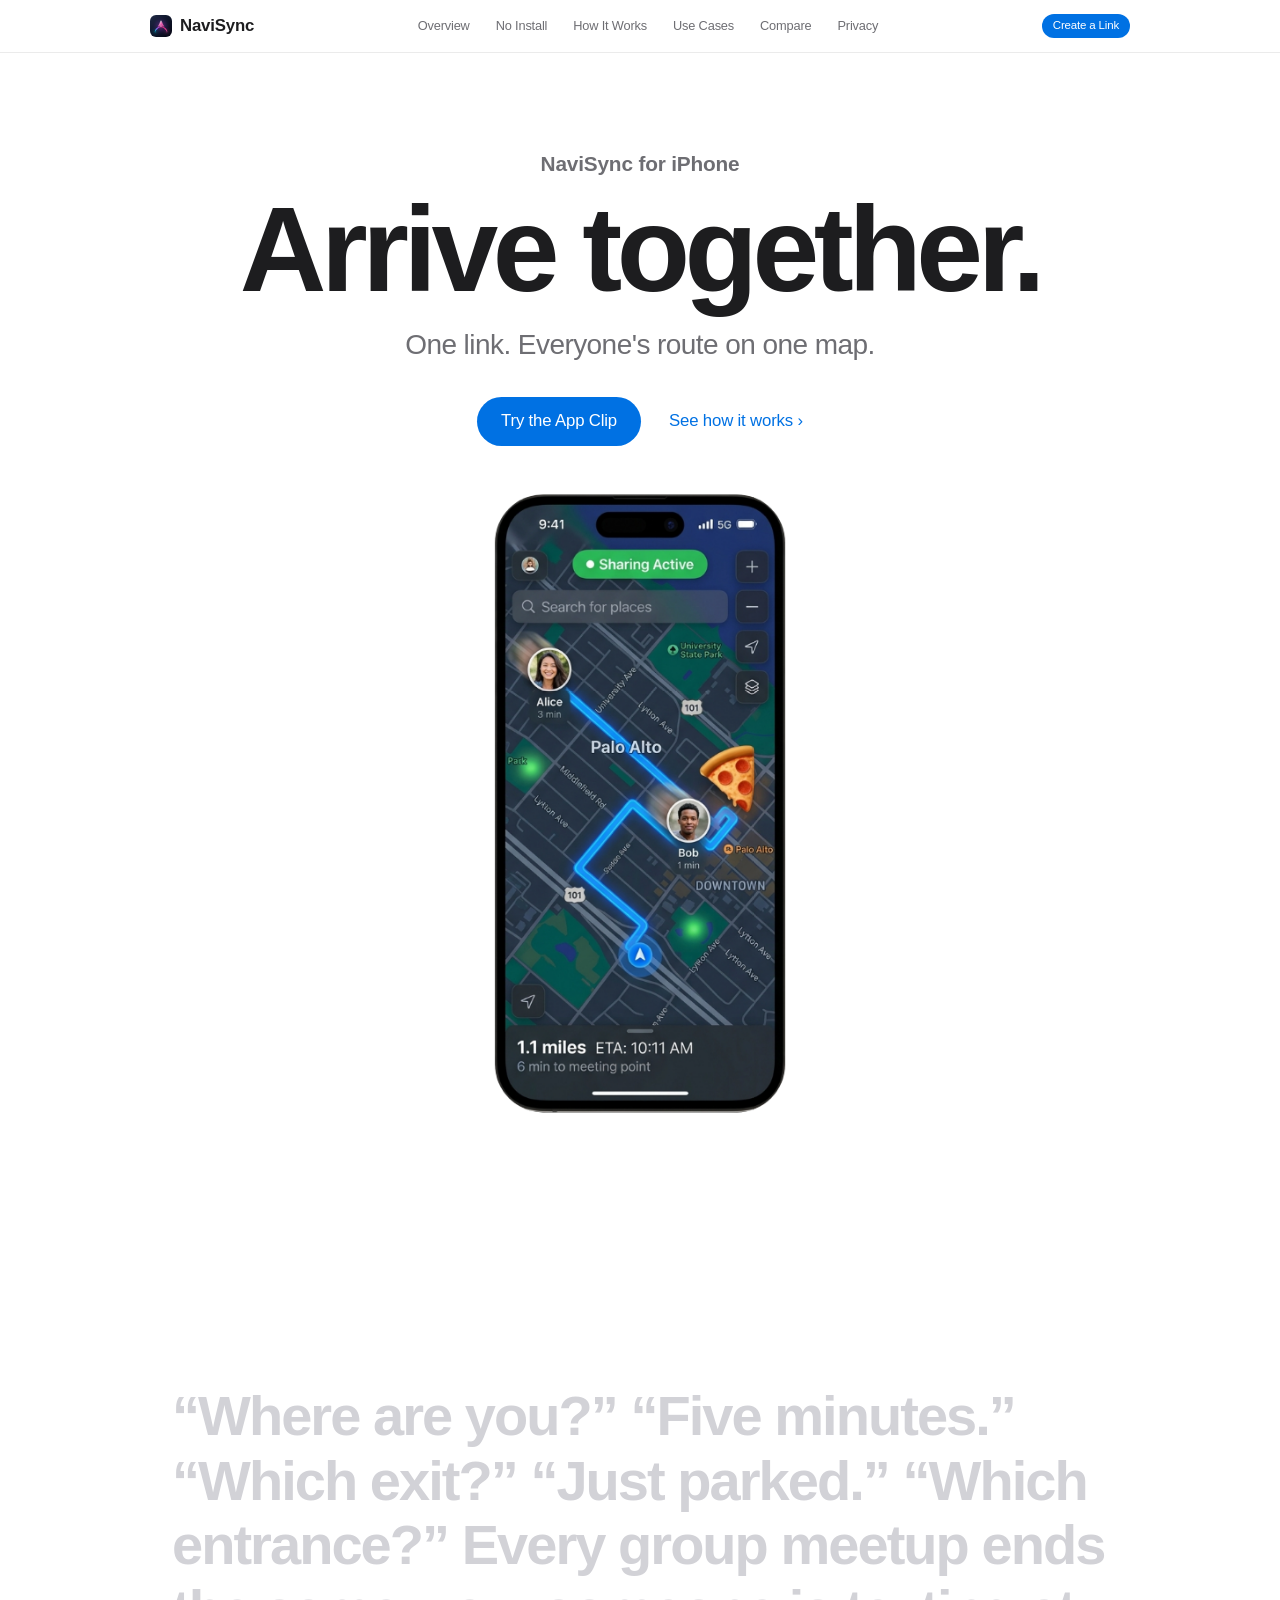
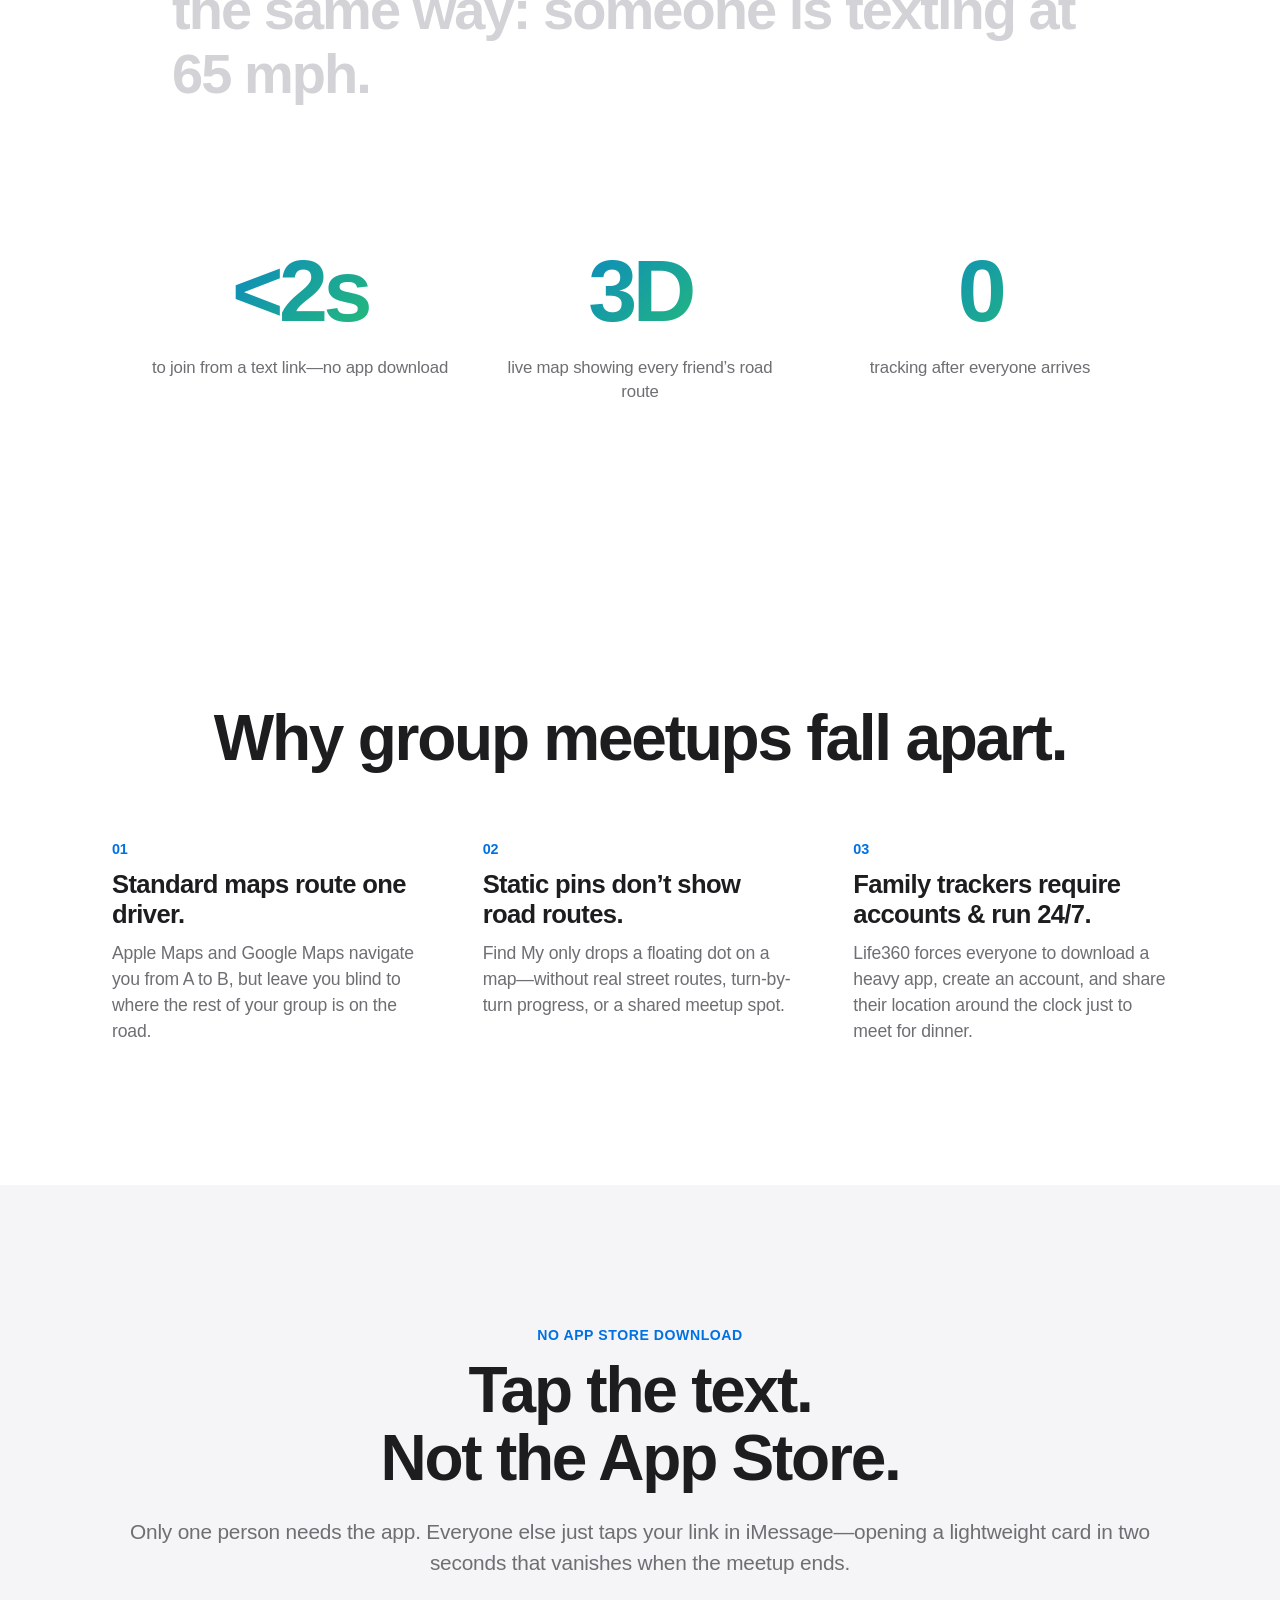
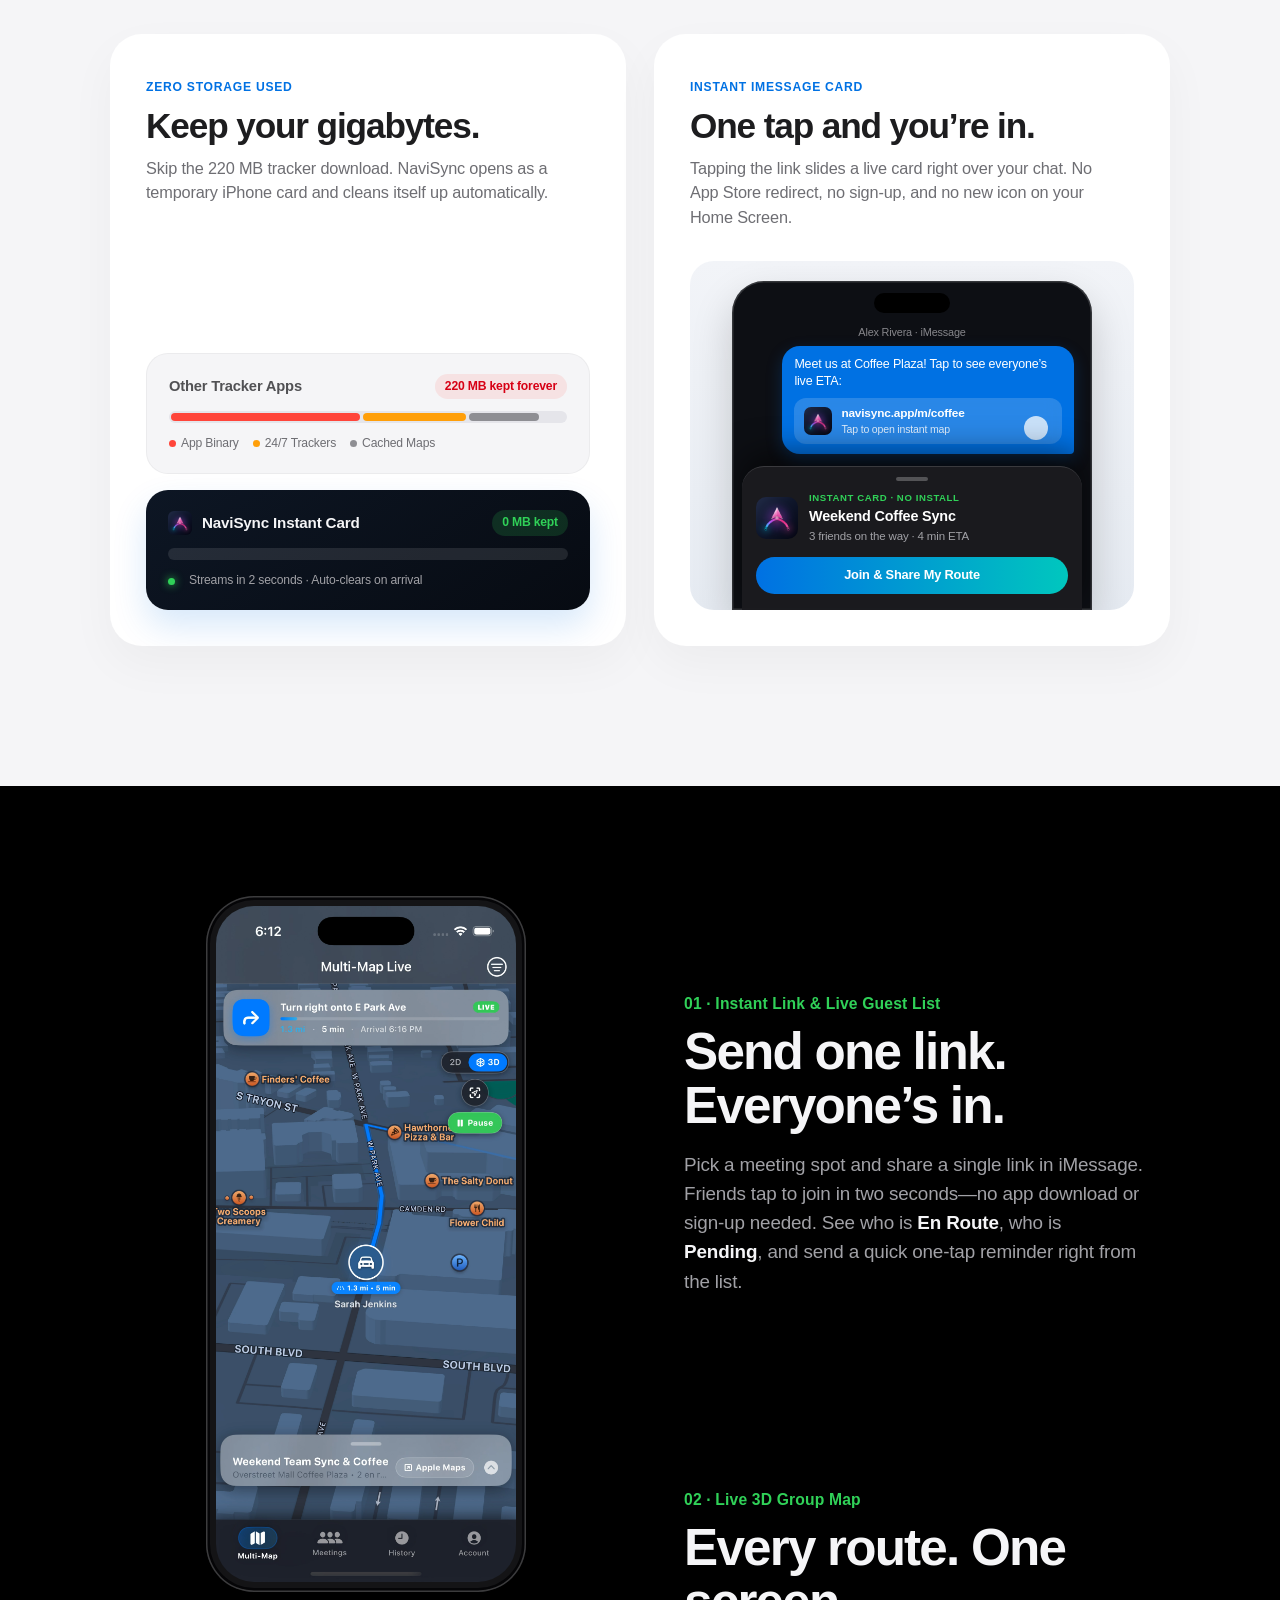
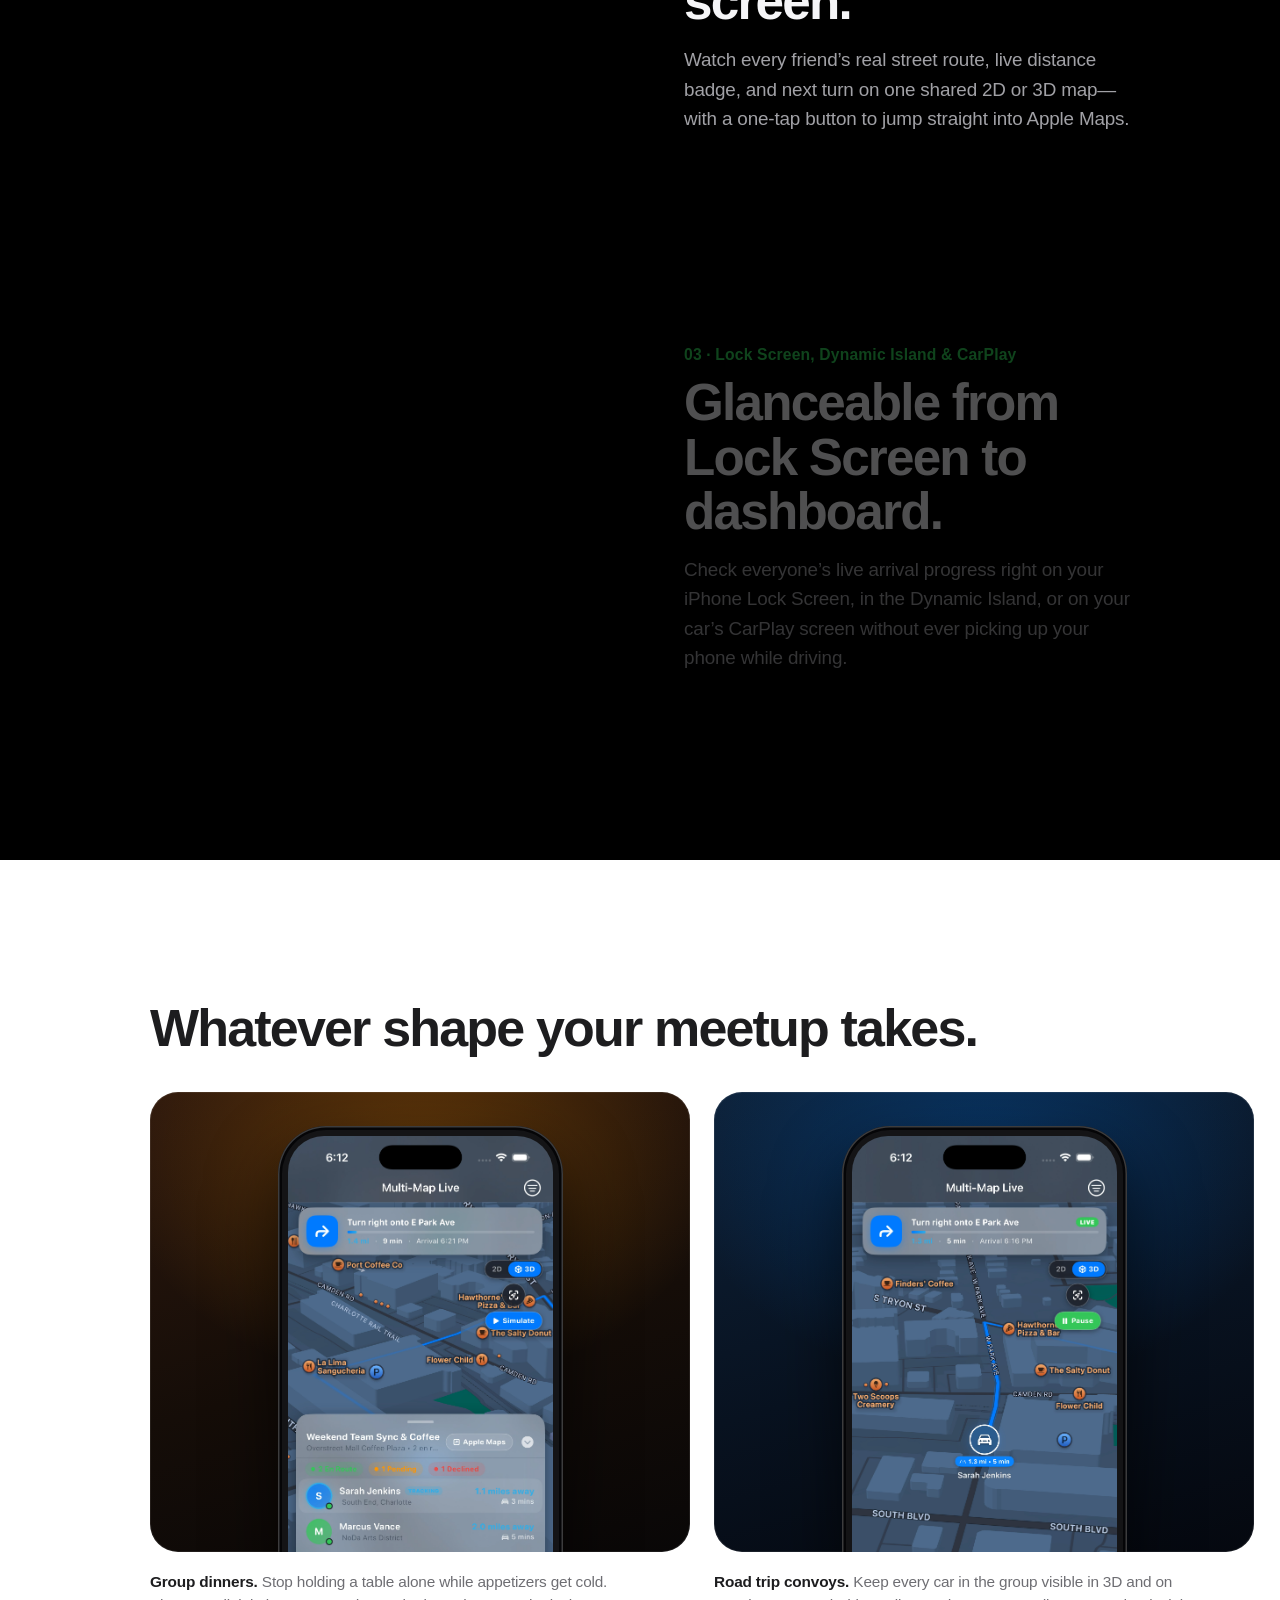
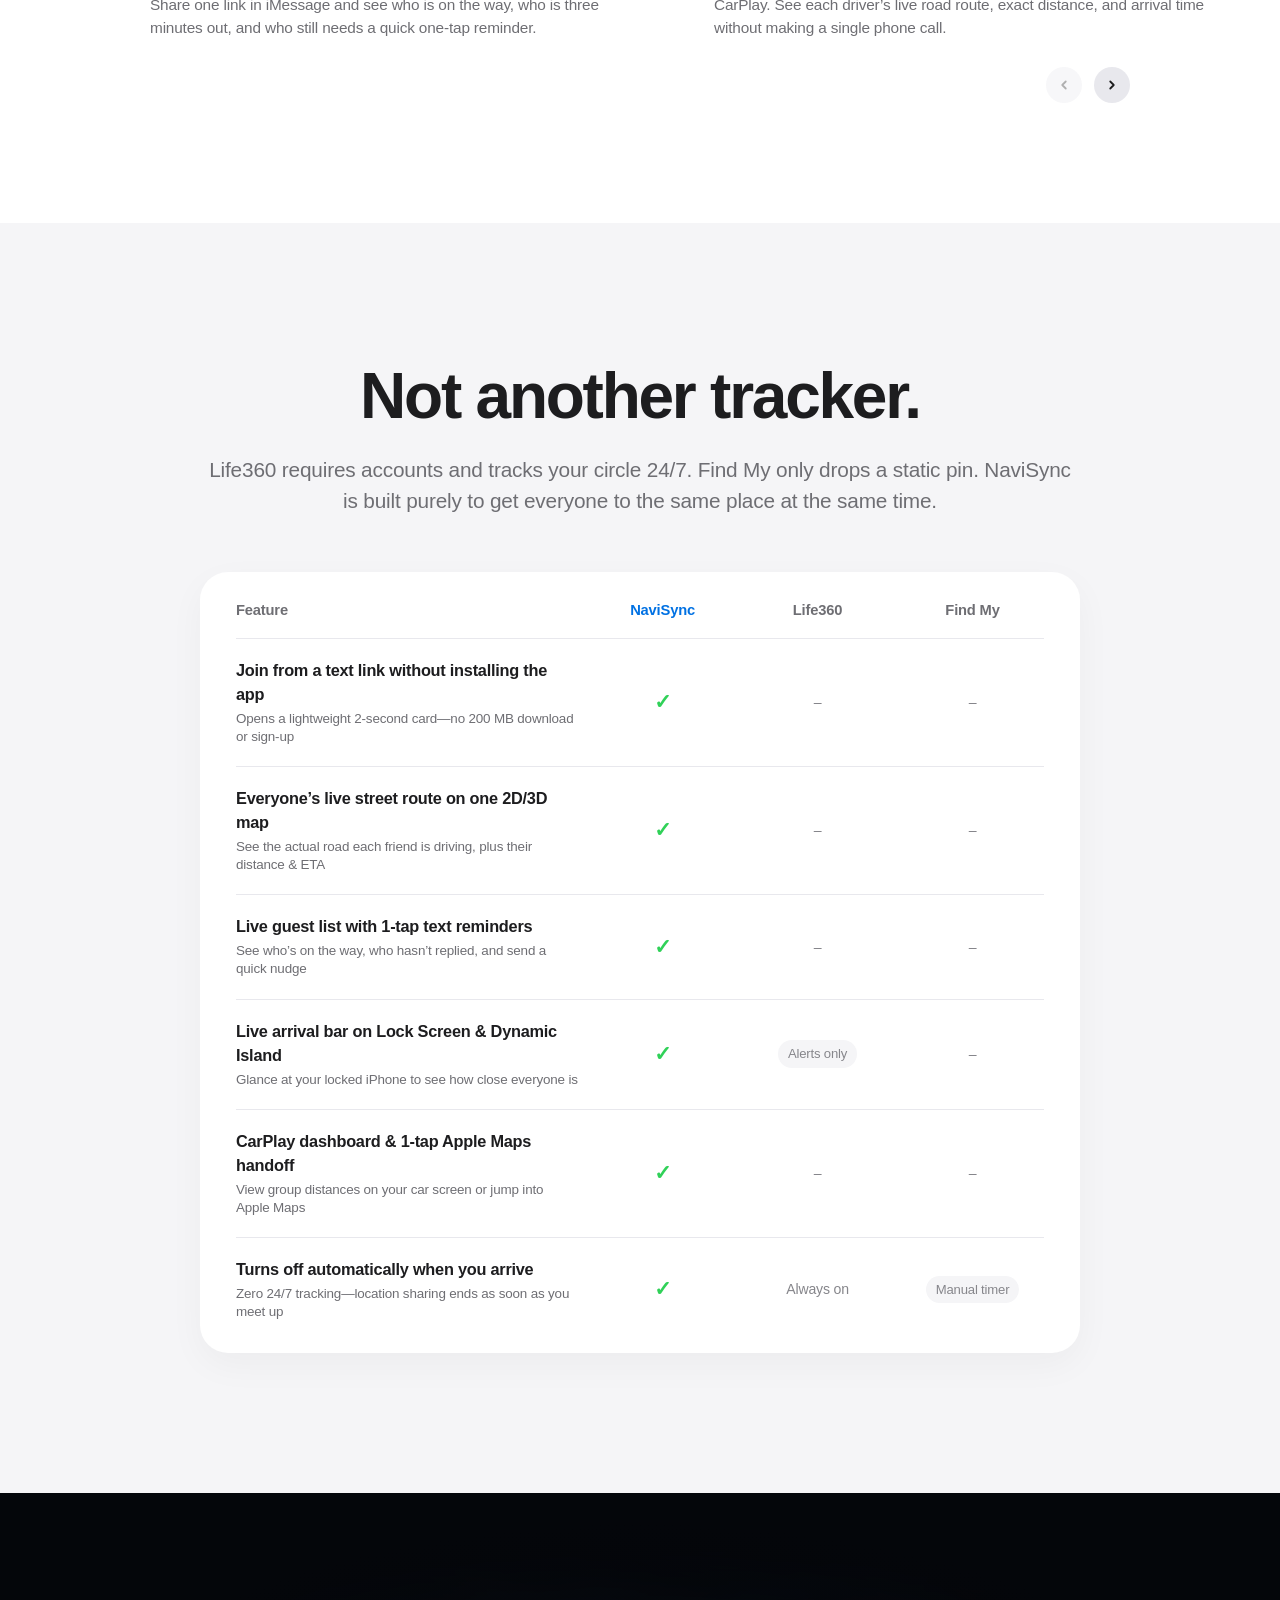
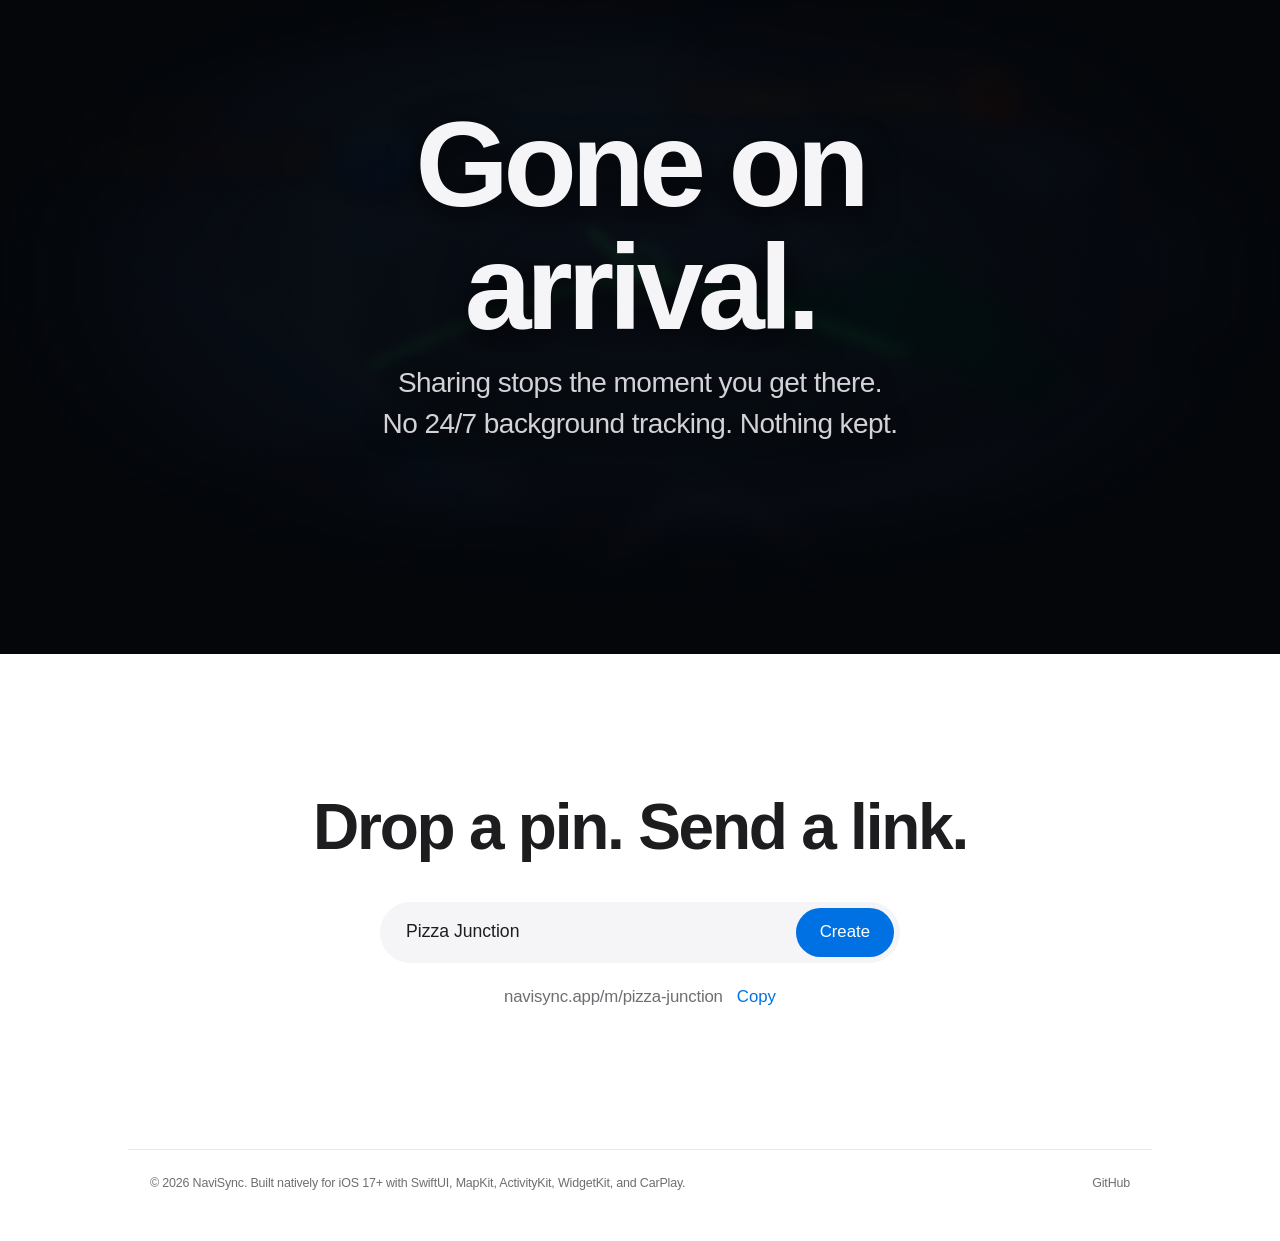
==== commit 115582b3: "Redesign No Install section into visual, subtly animated two-card Bento stage" ====
--- a/index.html
+++ b/index.html
@@ -88,84 +88,102 @@
 
     <!-- APP CLIP: ZERO STORAGE BLOAT -->
     <section class="section appclip-section" id="app-clip">
-      <p class="eyebrow center reveal">No App Store Download Needed</p>
-      <h2 class="headline reveal">Your friends don’t even<br />have to install the app.</h2>
-      <p class="lead reveal">Nobody wants to download a 200 MB app, use up their iPhone storage, and make a new account just to meet for coffee. With NaviSync, they just tap your text link—and they’re in.</p>
-
-      <div class="appclip-grid">
-        <!-- Card 1: Storage Footprint Comparison -->
-        <div class="appclip-card storage-card reveal">
-          <div class="appclip-card-head">
-            <span class="appclip-tag">Saves Your Phone Storage</span>
-            <h3>Skip the chunky download.</h3>
-            <p>Most location apps force all your friends to download a huge app that sits on their phone forever. NaviSync uses a built-in iPhone feature called an <strong>App Clip</strong>—a tiny pop-up card that opens in 2 seconds and disappears automatically after you meet up.</p>
-          </div>
-          <div class="storage-bars">
-            <div class="storage-row">
-              <div class="storage-meta">
-                <strong>NaviSync Instant Card</strong>
-                <span class="storage-val good">0 MB kept · Disappears after meetup</span>
-              </div>
-              <div class="storage-track">
-                <div class="storage-fill good" style="width: 5%"></div>
-              </div>
-            </div>
-            <div class="storage-row">
-              <div class="storage-meta">
-                <span>Typical Tracking Apps</span>
-                <span class="storage-val bad">220+ MB · Stays on your phone forever</span>
-              </div>
-              <div class="storage-track">
-                <div class="storage-fill bad" style="width: 92%"></div>
-              </div>
-            </div>
-          </div>
-        </div>
-
-        <!-- Card 2: Instant iOS App Clip Sheet Visual -->
-        <div class="appclip-card sheet-card reveal">
-          <div class="appclip-card-head">
-            <span class="appclip-tag">So Easy Anyone Can Join</span>
-            <h3>Pops up right over iMessage.</h3>
-            <p>When a friend taps your link, a simple card slides up from the bottom of their screen. No waiting for the App Store, no passwords to type, and no extra app icon cluttering their Home Screen.</p>
-          </div>
-          <div class="ios-clip-mockup" aria-label="iOS App Clip card preview">
-            <div class="ios-clip-handle"></div>
-            <div class="ios-clip-top">
-              <img src="website/Logo/NaviSync-AppIcon-1024.png" alt="" class="ios-clip-icon" />
-              <div class="ios-clip-titles">
-                <span class="ios-clip-badge">OPENS INSTANTLY · NO INSTALL</span>
-                <h4>Weekend Team Sync &amp; Coffee</h4>
-                <p>Alex Rivera invited you · Overstreet Mall Coffee Plaza</p>
-              </div>
-            </div>
-            <div class="ios-clip-pills">
-              <span>✓ No download</span>
-              <span>✓ No sign-up</span>
-              <span>✓ Zero storage used</span>
-            </div>
-            <div class="ios-clip-btn">Tap to Join &amp; Share ETA</div>
-          </div>
-        </div>
-      </div>
-
-      <!-- 3-Step Flow -->
-      <div class="appclip-steps">
-        <div class="appclip-step reveal">
-          <span class="why-num">1 · Text the link</span>
-          <h4>Send one link in iMessage</h4>
-          <p>Only one person needs the NaviSync app to pick the meeting spot and text the link to the group chat.</p>
-        </div>
-        <div class="appclip-step reveal">
-          <span class="why-num">2 · Tap once to join</span>
-          <h4>A mini card pops up in 2 seconds</h4>
-          <p>Friends tap the link, see where everyone is meeting on the map, and tap <strong>Join</strong>. No accounts or passwords.</p>
-        </div>
-        <div class="appclip-step reveal">
-          <span class="why-num">3 · Nothing left behind</span>
-          <h4>Automatically cleans itself up</h4>
-          <p>Once everyone arrives, sharing stops and your iPhone automatically clears the temporary card—leaving zero clutter behind.</p>
-        </div>
+      <p class="eyebrow center reveal">No App Store Download</p>
+      <h2 class="headline reveal">Tap the text.<br />Not the App Store.</h2>
+      <p class="lead reveal">Only one person needs the app. Everyone else just taps your link in iMessage—opening a lightweight card in two seconds that vanishes when the meetup ends.</p>
+
+      <div class="appclip-bento">
+        <!-- Visual Card 1: Animated iPhone Storage Bar -->
+        <article class="bento-card reveal">
+          <div class="bento-copy">
+            <span class="bento-eyebrow">Zero Storage Used</span>
+            <h3>Keep your gigabytes.</h3>
+            <p>Skip the 220 MB tracker download. NaviSync opens as a temporary iPhone card and cleans itself up automatically.</p>
+          </div>
+
+          <div class="storage-stage" aria-label="iPhone Storage comparison">
+            <!-- Bloated Tracker Pill -->
+            <div class="storage-pill bloated">
+              <div class="storage-pill-head">
+                <span class="storage-pill-title">Other Tracker Apps</span>
+                <span class="storage-pill-badge bad">220 MB kept forever</span>
+              </div>
+              <div class="storage-meter">
+                <span class="meter-seg s1"></span>
+                <span class="meter-seg s2"></span>
+                <span class="meter-seg s3"></span>
+              </div>
+              <div class="storage-legend">
+                <span><i class="dot d1"></i>App Binary</span>
+                <span><i class="dot d2"></i>24/7 Trackers</span>
+                <span><i class="dot d3"></i>Cached Maps</span>
+              </div>
+            </div>
+
+            <!-- NaviSync Instant Card Pill -->
+            <div class="storage-pill feather">
+              <div class="storage-pill-head">
+                <div class="feather-brand">
+                  <img src="website/Logo/NaviSync-AppIcon-1024.png" alt="" />
+                  <strong>NaviSync Instant Card</strong>
+                </div>
+                <span class="storage-pill-badge good">0 MB kept</span>
+              </div>
+              <div class="storage-meter clean">
+                <span class="meter-pulse"></span>
+              </div>
+              <div class="storage-legend clean-note">
+                <span class="spark-dot"></span> Streams in 2 seconds · Auto-clears on arrival
+              </div>
+            </div>
+          </div>
+        </article>
+
+        <!-- Visual Card 2: Animated iMessage -> Pop-up Sheet Stage -->
+        <article class="bento-card reveal">
+          <div class="bento-copy">
+            <span class="bento-eyebrow">Instant iMessage Card</span>
+            <h3>One tap and you’re in.</h3>
+            <p>Tapping the link slides a live card right over your chat. No App Store redirect, no sign-up, and no new icon on your Home Screen.</p>
+          </div>
+
+          <div class="imessage-stage" aria-label="Animated iMessage link opening instant card">
+            <div class="iphone-top-frame">
+              <div class="iphone-island"></div>
+              <!-- Simulated iMessage Bubble -->
+              <div class="imsg-chat">
+                <span class="imsg-sender">Alex Rivera · iMessage</span>
+                <div class="imsg-bubble">
+                  <span class="imsg-text">Meet us at Coffee Plaza! Tap to see everyone’s live ETA:</span>
+                  <div class="imsg-link-card">
+                    <img src="website/Logo/NaviSync-AppIcon-1024.png" alt="" />
+                    <div>
+                      <strong>navisync.app/m/coffee</strong>
+                      <span>Tap to open instant map</span>
+                    </div>
+                  </div>
+                  <span class="tap-ripple" aria-hidden="true"></span>
+                </div>
+              </div>
+
+              <!-- Sliding Native Bottom Sheet -->
+              <div class="clip-sheet-anim">
+                <div class="clip-sheet-grabber"></div>
+                <div class="clip-sheet-row">
+                  <img src="website/Logo/NaviSync-AppIcon-1024.png" alt="" class="clip-sheet-logo" />
+                  <div class="clip-sheet-meta">
+                    <span>INSTANT CARD · NO INSTALL</span>
+                    <h4>Weekend Coffee Sync</h4>
+                    <p>3 friends on the way · 4 min ETA</p>
+                  </div>
+                </div>
+                <div class="clip-sheet-cta">
+                  <span>Join &amp; Share My Route</span>
+                </div>
+              </div>
+            </div>
+          </div>
+        </article>
       </div>
     </section>
 
--- a/website/styles.css
+++ b/website/styles.css
@@ -131,7 +131,7 @@
 .why h3 { font-size: 1.6rem; letter-spacing: -0.025em; line-height: 1.15; margin: 10px 0 12px; }
 .why p { color: var(--muted); font-size: 1.1rem; }
 
-/* ---------- App Clip (Zero Storage Bloat) ---------- */
+/* ---------- App Clip (Visual & Subtle Animated Bento) ---------- */
 .appclip-section {
   background: var(--bg-alt);
   max-width: none;
@@ -144,183 +144,358 @@
 .eyebrow.center {
   text-align: center;
   color: var(--blue);
-  font-size: 0.92rem;
-  letter-spacing: 0.02em;
+  font-size: 0.88rem;
+  font-weight: 600;
+  letter-spacing: 0.04em;
   text-transform: uppercase;
   margin-bottom: 12px;
 }
-.appclip-grid {
+.appclip-bento {
   display: grid;
   grid-template-columns: 1fr 1fr;
   gap: 28px;
-  margin-top: 48px;
-}
-.appclip-card {
+  margin-top: 40px;
+}
+.bento-card {
   background: #fff;
-  border-radius: 28px;
-  padding: 40px 36px;
+  border-radius: 32px;
+  padding: 40px 36px 36px;
   display: flex;
   flex-direction: column;
   justify-content: space-between;
   gap: 32px;
-  box-shadow: 0 14px 40px rgba(0, 0, 0, 0.04);
-}
-.appclip-tag {
+  box-shadow: 0 18px 48px rgba(0, 0, 0, 0.04);
+  overflow: hidden;
+  transition: transform 0.5s var(--spring), box-shadow 0.5s var(--spring);
+}
+.bento-card:hover {
+  transform: translateY(-4px);
+  box-shadow: 0 24px 60px rgba(0, 0, 0, 0.07);
+}
+.bento-eyebrow {
   display: inline-block;
-  font-size: 0.78rem;
+  font-size: 0.76rem;
   font-weight: 700;
   text-transform: uppercase;
-  letter-spacing: 0.05em;
+  letter-spacing: 0.06em;
   color: var(--blue);
   margin-bottom: 10px;
 }
-.appclip-card-head h3 {
-  font-size: clamp(1.65rem, 2.6vw, 2.1rem);
-  letter-spacing: -0.03em;
-  line-height: 1.12;
-  margin-bottom: 12px;
-}
-.appclip-card-head p {
+.bento-copy h3 {
+  font-size: clamp(1.75rem, 2.8vw, 2.2rem);
+  letter-spacing: -0.032em;
+  line-height: 1.1;
+  margin-bottom: 10px;
+}
+.bento-copy p {
   color: var(--muted);
   font-size: 1.02rem;
-  line-height: 1.55;
-}
-.storage-bars {
+  line-height: 1.5;
+  max-width: 420px;
+}
+
+/* Left Visual: Animated iPhone Storage Comparison */
+.storage-stage {
   display: flex;
   flex-direction: column;
-  gap: 22px;
-  background: var(--bg-alt);
-  padding: 24px;
-  border-radius: 20px;
-}
-.storage-row {
+  gap: 16px;
+}
+.storage-pill {
+  border-radius: 22px;
+  padding: 20px 22px;
   display: flex;
   flex-direction: column;
-  gap: 8px;
-}
-.storage-meta {
+  gap: 12px;
+}
+.storage-pill.bloated {
+  background: #f5f5f7;
+  border: 1px solid rgba(0, 0, 0, 0.04);
+}
+.storage-pill.feather {
+  background: linear-gradient(145deg, #0d1624 0%, #070b12 100%);
+  color: #f5f5f7;
+  box-shadow: 0 16px 34px rgba(0, 113, 227, 0.16);
+  position: relative;
+  overflow: hidden;
+}
+.storage-pill-head {
   display: flex;
   justify-content: space-between;
-  align-items: baseline;
+  align-items: center;
+  gap: 10px;
+}
+.storage-pill-title {
   font-size: 0.92rem;
-}
-.storage-val.good {
-  color: var(--green);
   font-weight: 600;
-  font-size: 0.84rem;
-}
-.storage-val.bad {
-  color: var(--muted);
-  font-size: 0.84rem;
-}
-.storage-track {
+  color: #515154;
+}
+.feather-brand {
+  display: flex;
+  align-items: center;
+  gap: 10px;
+  font-size: 0.95rem;
+}
+.feather-brand img {
+  width: 24px;
+  height: 24px;
+  border-radius: 6px;
+}
+.storage-pill-badge {
+  font-size: 0.76rem;
+  font-weight: 600;
+  padding: 4px 10px;
+  border-radius: 980px;
+}
+.storage-pill-badge.bad {
+  background: rgba(255, 59, 48, 0.1);
+  color: #d70015;
+}
+.storage-pill-badge.good {
+  background: rgba(48, 209, 88, 0.16);
+  color: #30d158;
+}
+.storage-meter {
   height: 12px;
   background: #e5e5ea;
   border-radius: 980px;
-  overflow: hidden;
-}
-.storage-fill {
+  display: flex;
+  gap: 3px;
+  padding: 2px;
+  overflow: hidden;
+}
+.meter-seg {
   height: 100%;
   border-radius: 980px;
 }
-.storage-fill.good {
+.meter-seg.s1 {
+  width: 48%;
+  background: #ff453a;
+  animation: bloatPulse 4s ease-in-out infinite;
+}
+.meter-seg.s2 {
+  width: 26%;
+  background: #ff9f0a;
+}
+.meter-seg.s3 {
+  width: 18%;
+  background: #8e8e93;
+}
+@keyframes bloatPulse {
+  0%, 100% { width: 46%; }
+  50% { width: 51%; }
+}
+.storage-meter.clean {
+  background: rgba(255, 255, 255, 0.1);
+  padding: 0;
+  position: relative;
+}
+.meter-pulse {
+  display: block;
+  height: 100%;
+  border-radius: 980px;
   background: linear-gradient(90deg, #0071e3, #30d158);
-  min-width: 24px;
-}
-.storage-fill.bad {
-  background: #c7c7cc;
-}
-
-/* Native iOS App Clip Sheet Mockup */
-.ios-clip-mockup {
-  background: #1c1c1e;
-  color: #f5f5f7;
-  border-radius: 26px;
-  padding: 14px 22px 22px;
-  box-shadow: 0 20px 44px rgba(0, 0, 0, 0.18);
+  animation: vanishBar 5s cubic-bezier(0.22, 1, 0.36, 1) infinite;
+}
+@keyframes vanishBar {
+  0% { width: 0%; opacity: 0; }
+  20% { width: 16%; opacity: 1; }
+  65% { width: 16%; opacity: 1; }
+  88%, 100% { width: 0%; opacity: 0; }
+}
+.storage-legend {
+  display: flex;
+  gap: 14px;
+  font-size: 0.76rem;
+  color: var(--muted);
+  align-items: center;
+}
+.storage-legend .dot {
+  display: inline-block;
+  width: 7px;
+  height: 7px;
+  border-radius: 50%;
+  margin-right: 5px;
+}
+.dot.d1 { background: #ff453a; }
+.dot.d2 { background: #ff9f0a; }
+.dot.d3 { background: #8e8e93; }
+.storage-legend.clean-note {
+  color: #a1a1a6;
+}
+.spark-dot {
+  width: 7px;
+  height: 7px;
+  border-radius: 50%;
+  background: #30d158;
+  box-shadow: 0 0 8px #30d158;
+  animation: sparkBlink 2.5s ease-in-out infinite;
+}
+@keyframes sparkBlink {
+  0%, 100% { opacity: 0.4; transform: scale(0.85); }
+  50% { opacity: 1; transform: scale(1.15); }
+}
+
+/* Right Visual: Animated iMessage -> Pop-up Card Stage */
+.imessage-stage {
+  background: linear-gradient(180deg, #f2f4f8 0%, #e6ebf2 100%);
+  border-radius: 24px;
+  padding: 20px 20px 0;
+  display: flex;
+  justify-content: center;
+  overflow: hidden;
+}
+.iphone-top-frame {
+  width: 100%;
+  max-width: 360px;
+  background: #0d0f14;
+  border-radius: 32px 32px 0 0;
+  padding: 12px 14px 0;
+  box-shadow:
+    inset 0 0 0 1.5px rgba(255, 255, 255, 0.16),
+    0 18px 40px rgba(0, 0, 0, 0.18);
+  position: relative;
+  overflow: hidden;
+  min-height: 256px;
   display: flex;
   flex-direction: column;
-  gap: 16px;
-}
-.ios-clip-handle {
-  width: 38px;
-  height: 5px;
+  justify-content: space-between;
+}
+.iphone-island {
+  width: 76px;
+  height: 20px;
+  background: #000;
   border-radius: 99px;
-  background: rgba(255, 255, 255, 0.28);
-  margin: 0 auto 2px;
-}
-.ios-clip-top {
+  margin: 0 auto 12px;
+}
+.imsg-chat {
+  padding: 0 4px;
+  display: flex;
+  flex-direction: column;
+  align-items: flex-end;
+}
+.imsg-sender {
+  font-size: 0.68rem;
+  color: #86868b;
+  margin-bottom: 5px;
+  align-self: center;
+}
+.imsg-bubble {
+  background: #0071e3;
+  color: #fff;
+  border-radius: 18px 18px 4px 18px;
+  padding: 10px 12px;
+  font-size: 0.78rem;
+  line-height: 1.35;
+  max-width: 90%;
+  position: relative;
+  box-shadow: 0 6px 16px rgba(0, 113, 227, 0.25);
+}
+.imsg-link-card {
+  margin-top: 8px;
+  background: rgba(255, 255, 255, 0.16);
+  backdrop-filter: blur(8px);
+  -webkit-backdrop-filter: blur(8px);
+  border-radius: 12px;
+  padding: 8px 10px;
   display: flex;
   align-items: center;
-  gap: 14px;
-}
-.ios-clip-icon {
-  width: 52px;
-  height: 52px;
-  border-radius: 13px;
+  gap: 9px;
+}
+.imsg-link-card img {
+  width: 28px;
+  height: 28px;
+  border-radius: 7px;
   flex-shrink: 0;
 }
-.ios-clip-titles h4 {
-  font-size: 1.05rem;
+.imsg-link-card strong {
+  display: block;
+  font-size: 0.74rem;
   font-weight: 600;
-  letter-spacing: -0.015em;
-  margin: 2px 0;
-}
-.ios-clip-titles p {
-  font-size: 0.82rem;
-  color: #a1a1a6;
-}
-.ios-clip-badge {
-  font-size: 0.68rem;
+}
+.imsg-link-card span {
+  display: block;
+  font-size: 0.66rem;
+  opacity: 0.85;
+}
+.tap-ripple {
+  position: absolute;
+  right: 26px;
+  bottom: 14px;
+  width: 24px;
+  height: 24px;
+  border-radius: 50%;
+  background: rgba(255, 255, 255, 0.75);
+  pointer-events: none;
+  animation: tapPulse 5.5s ease-in-out infinite;
+}
+@keyframes tapPulse {
+  0%, 12% { transform: scale(0.2); opacity: 0; }
+  18% { transform: scale(1); opacity: 0.9; }
+  28% { transform: scale(2.1); opacity: 0; }
+  100% { transform: scale(2.1); opacity: 0; }
+}
+
+/* Animated Pop-up Sheet */
+.clip-sheet-anim {
+  background: rgba(28, 28, 32, 0.96);
+  backdrop-filter: blur(20px);
+  -webkit-backdrop-filter: blur(20px);
+  border-top: 1px solid rgba(255, 255, 255, 0.14);
+  border-radius: 22px 22px 0 0;
+  padding: 10px 14px 16px;
+  margin: 12px -4px 0;
+  box-shadow: 0 -12px 32px rgba(0, 0, 0, 0.55);
+  animation: sheetFloatUp 5.5s cubic-bezier(0.22, 1, 0.36, 1) infinite;
+}
+@keyframes sheetFloatUp {
+  0%, 18% { transform: translateY(105%); opacity: 0; }
+  32%, 78% { transform: translateY(0%); opacity: 1; }
+  92%, 100% { transform: translateY(105%); opacity: 0; }
+}
+.clip-sheet-grabber {
+  width: 32px;
+  height: 4px;
+  border-radius: 99px;
+  background: rgba(255, 255, 255, 0.25);
+  margin: 0 auto 10px;
+}
+.clip-sheet-row {
+  display: flex;
+  align-items: center;
+  gap: 11px;
+  margin-bottom: 12px;
+}
+.clip-sheet-logo {
+  width: 42px;
+  height: 42px;
+  border-radius: 10px;
+  flex-shrink: 0;
+}
+.clip-sheet-meta span {
+  display: block;
+  font-size: 0.6rem;
   font-weight: 700;
   letter-spacing: 0.06em;
-  color: #5ac8fa;
-}
-.ios-clip-pills {
-  display: flex;
-  flex-wrap: wrap;
-  gap: 8px;
-}
-.ios-clip-pills span {
-  font-size: 0.76rem;
-  font-weight: 500;
-  color: #d1d1d6;
-  background: rgba(255, 255, 255, 0.08);
-  padding: 5px 10px;
-  border-radius: 980px;
-}
-.ios-clip-btn {
-  background: var(--blue);
+  color: #30d158;
+}
+.clip-sheet-meta h4 {
+  font-size: 0.9rem;
+  font-weight: 600;
+  color: #fff;
+  margin: 1px 0;
+}
+.clip-sheet-meta p {
+  font-size: 0.72rem;
+  color: #a1a1a6;
+}
+.clip-sheet-cta {
+  background: linear-gradient(90deg, #0071e3, #00c7be);
   color: #fff;
   text-align: center;
+  font-size: 0.8rem;
   font-weight: 600;
-  font-size: 0.94rem;
-  padding: 12px;
+  padding: 9px;
   border-radius: 980px;
-}
-
-.appclip-steps {
-  display: grid;
-  grid-template-columns: repeat(3, 1fr);
-  gap: 36px;
-  margin-top: 48px;
-  padding-top: 8px;
-}
-.appclip-step {
-  background: #fff;
-  border-radius: 24px;
-  padding: 28px;
-  box-shadow: 0 8px 24px rgba(0, 0, 0, 0.03);
-}
-.appclip-step h4 {
-  font-size: 1.25rem;
-  letter-spacing: -0.02em;
-  margin: 8px 0 10px;
-}
-.appclip-step p {
-  color: var(--muted);
-  font-size: 0.98rem;
-  line-height: 1.5;
 }
 
 /* ---------- Dark sticky showcase ---------- */
@@ -680,7 +855,7 @@
 /* ---------- Responsive ---------- */
 @media (max-width: 900px) {
   .nav-links { display: none; }
-  .why-grid, .stats, .appclip-grid, .appclip-steps { grid-template-columns: 1fr; gap: 32px; }
+  .why-grid, .stats, .appclip-bento { grid-template-columns: 1fr; gap: 28px; }
   .sticky-wrap { grid-template-columns: 1fr; }
   .sticky-media { position: relative; height: auto; top: 0; padding-top: 40px; }
   .step { min-height: auto; padding: 56px 0; opacity: 1; transform: none; }
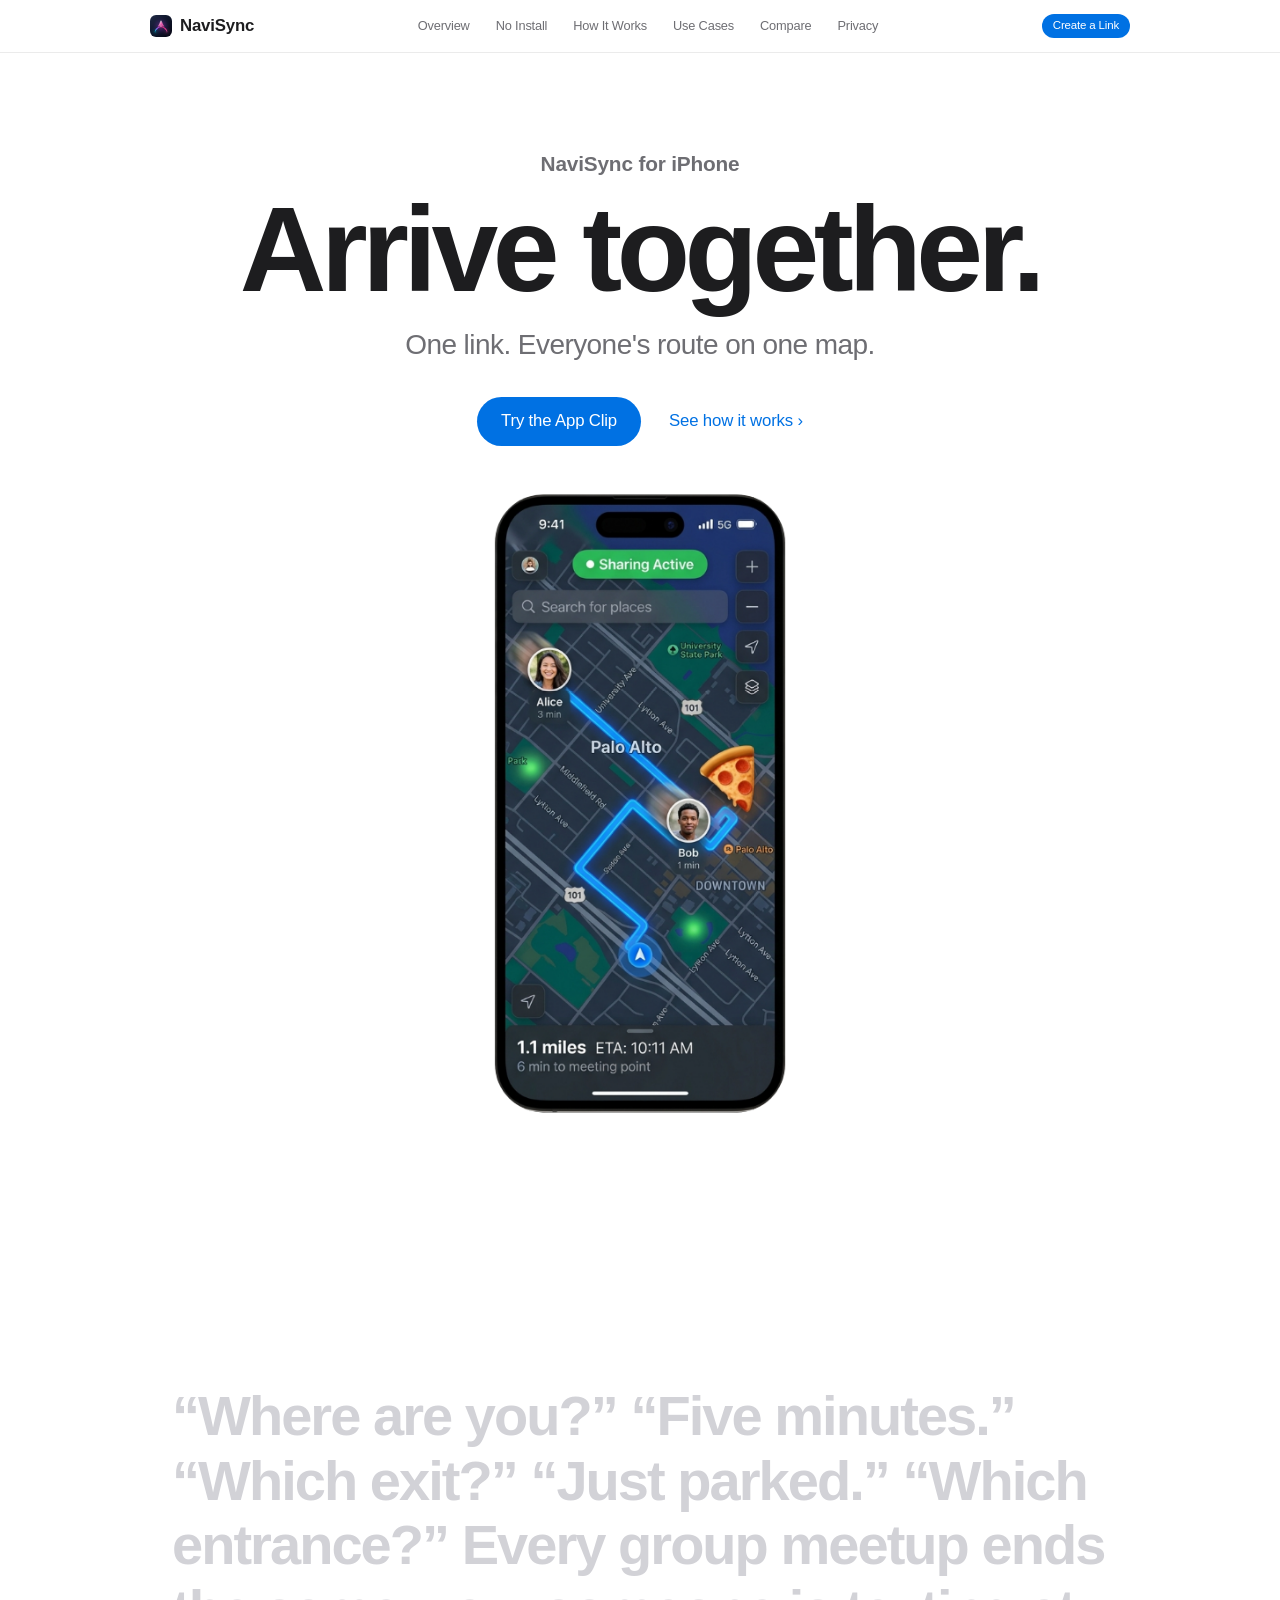
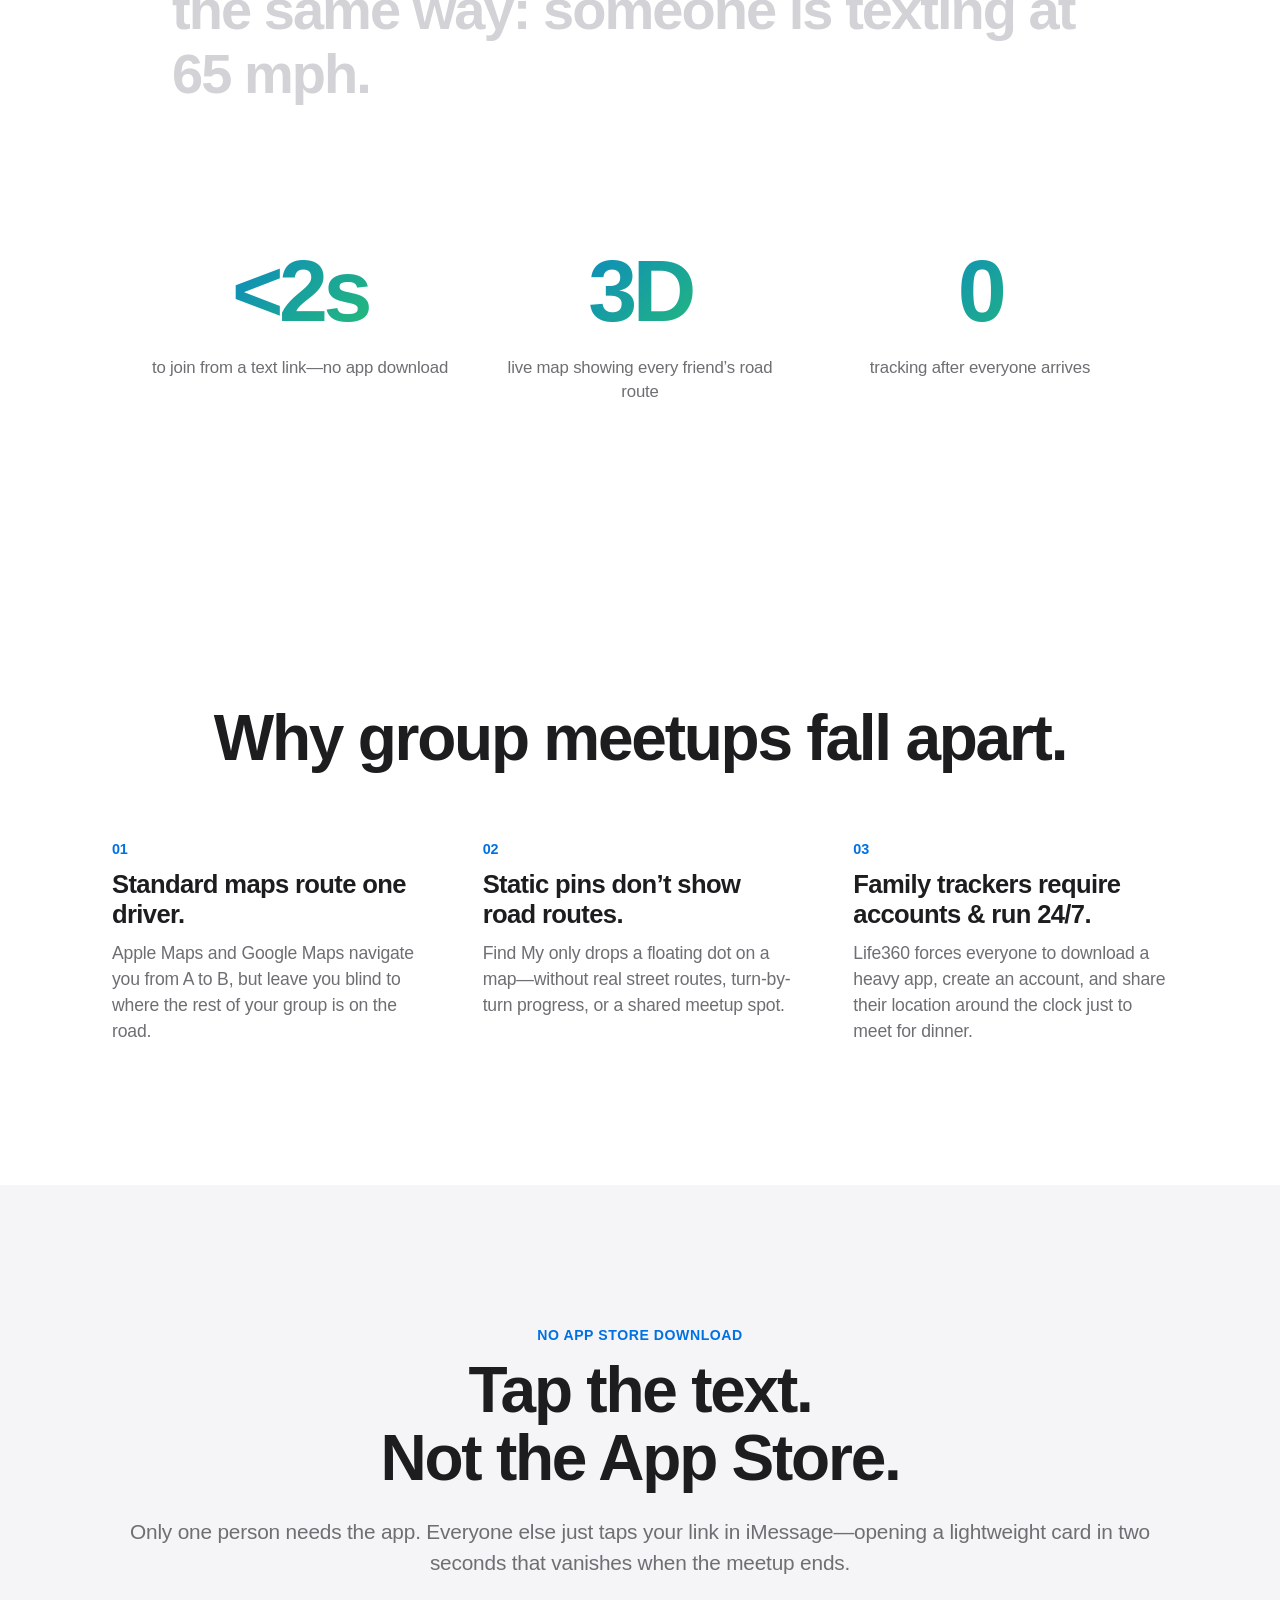
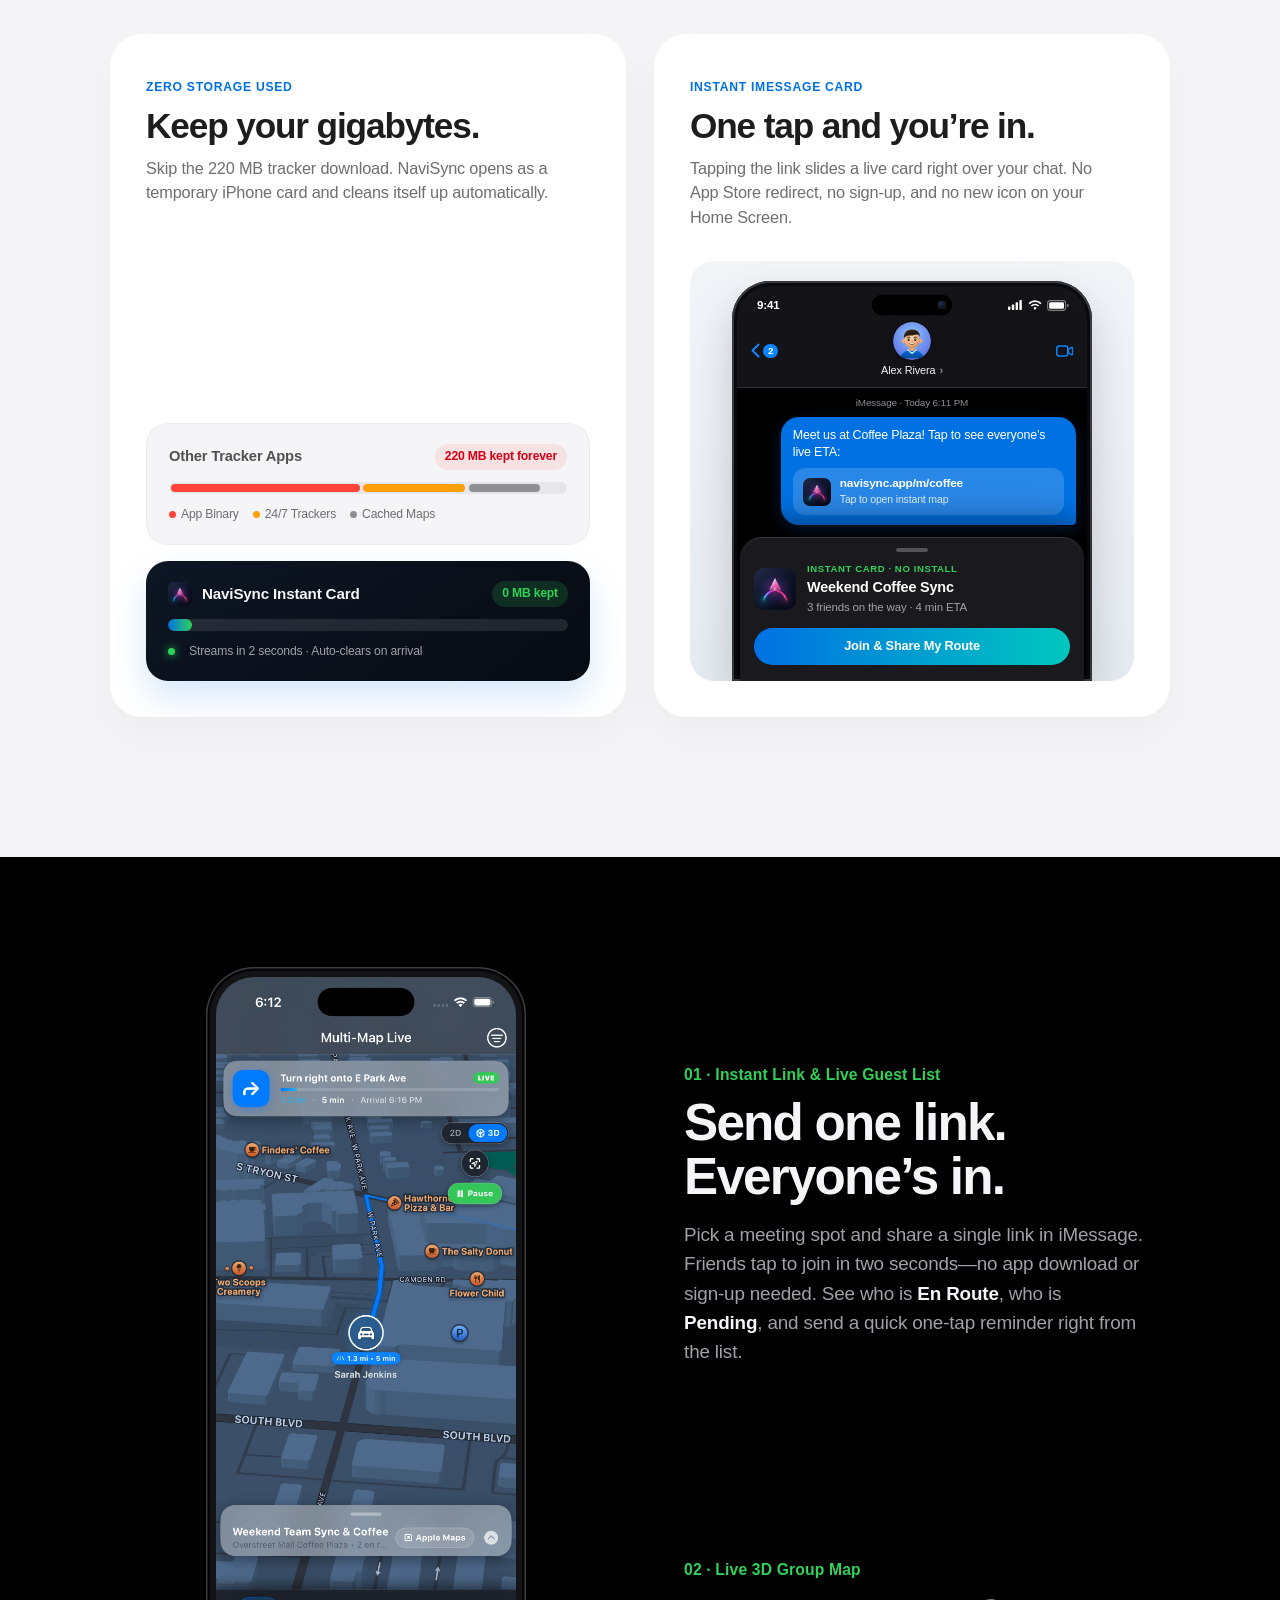
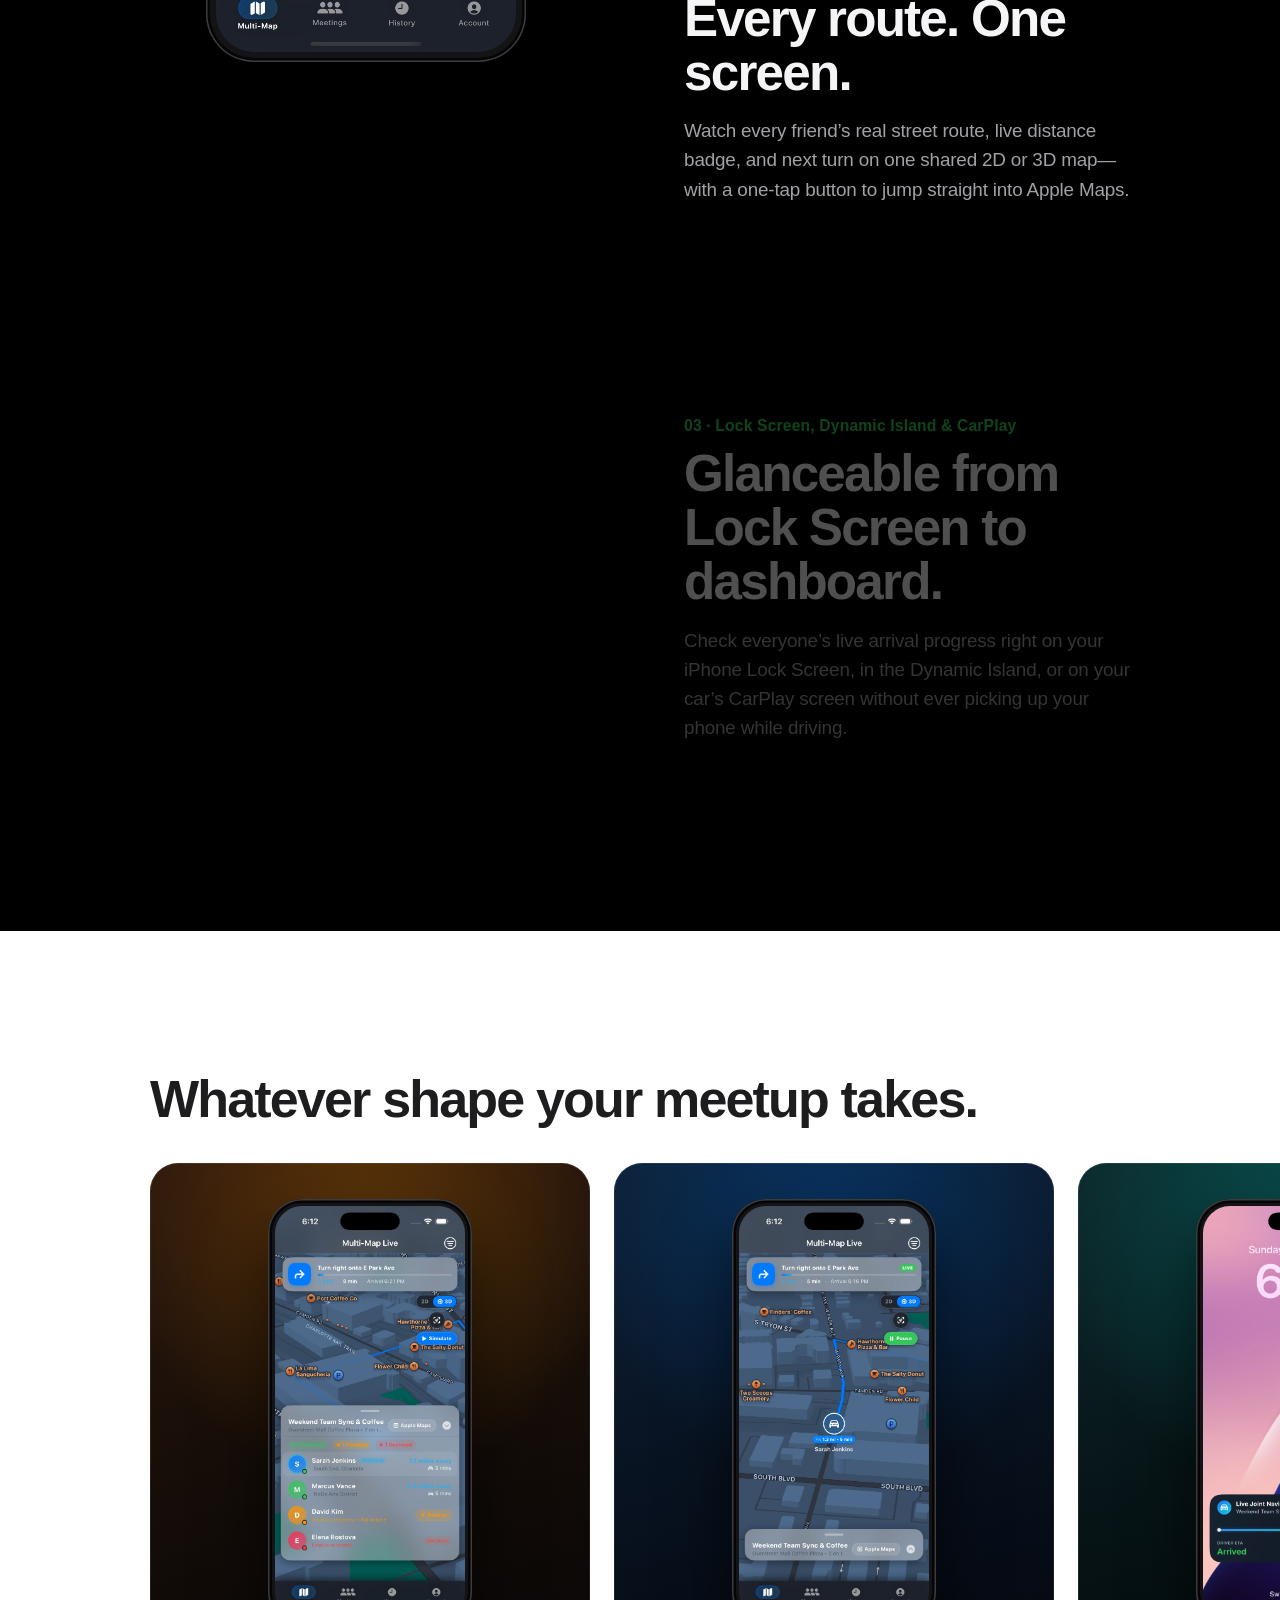
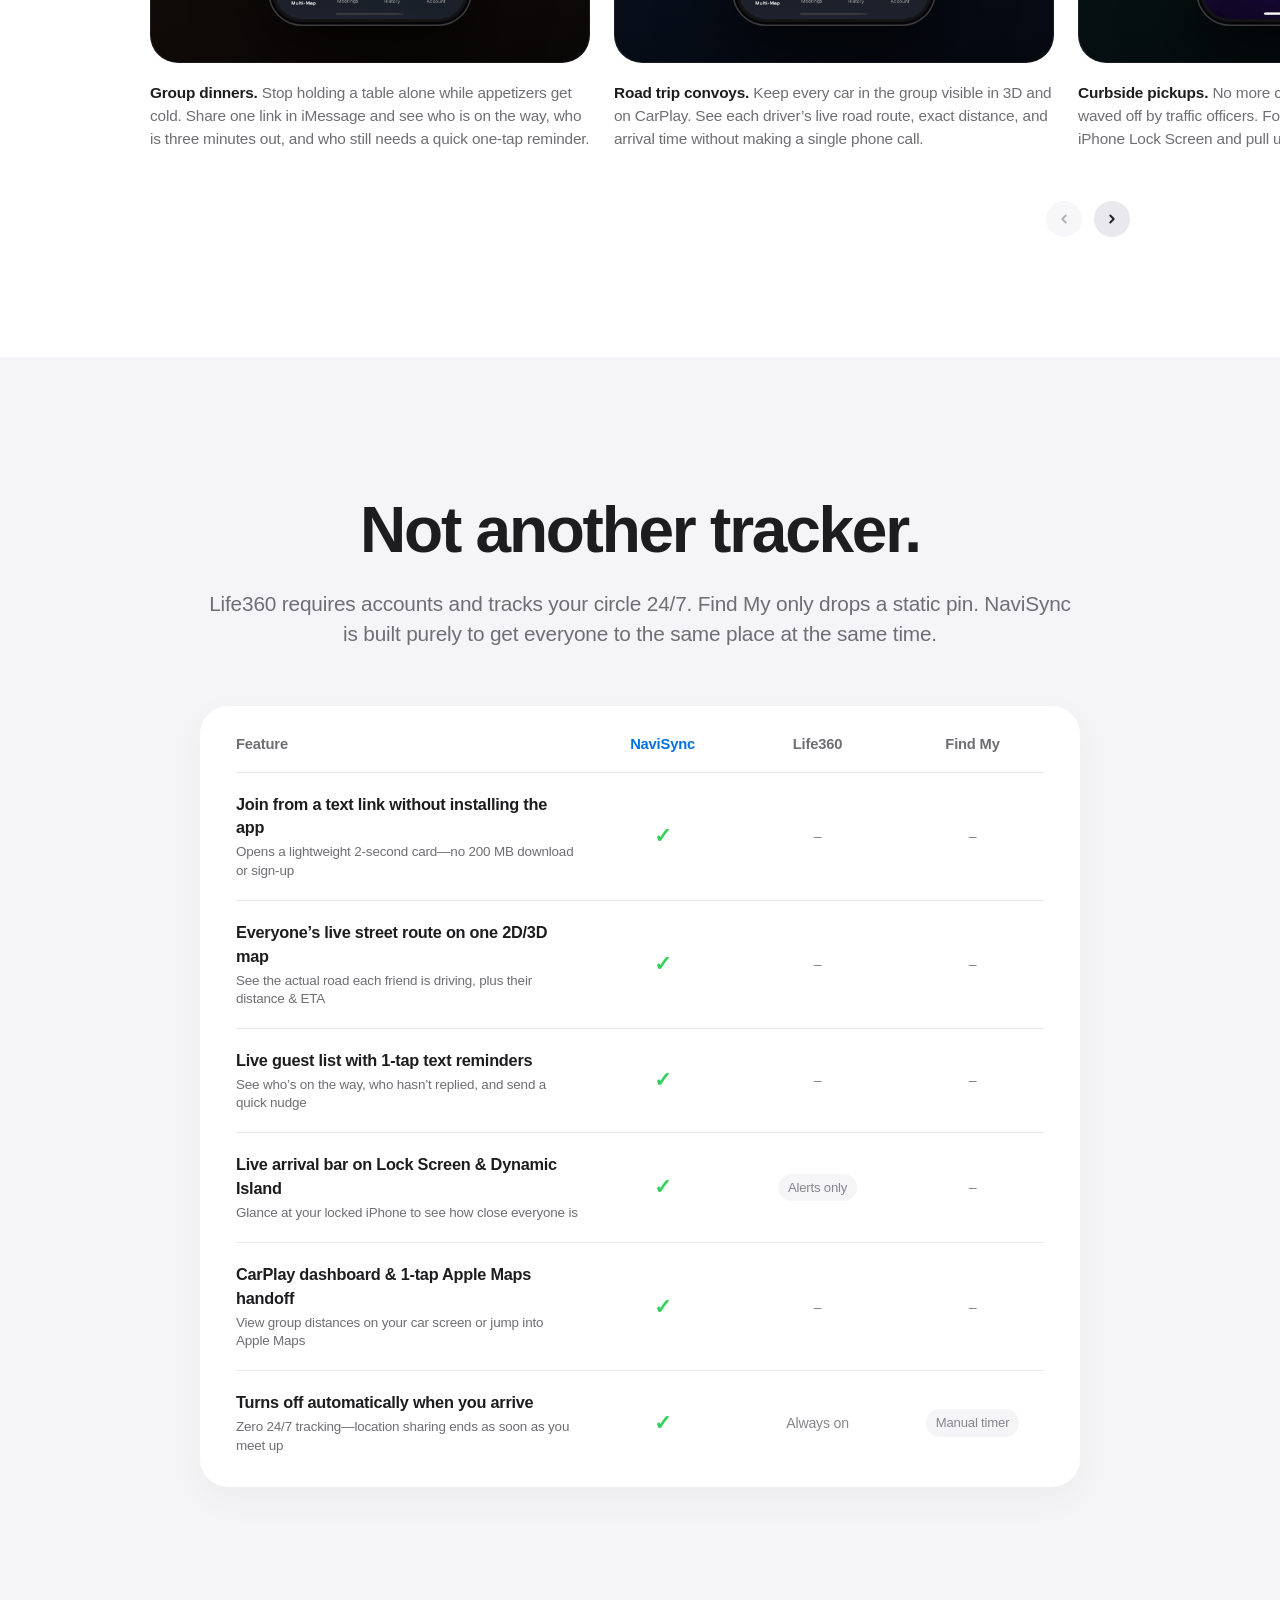
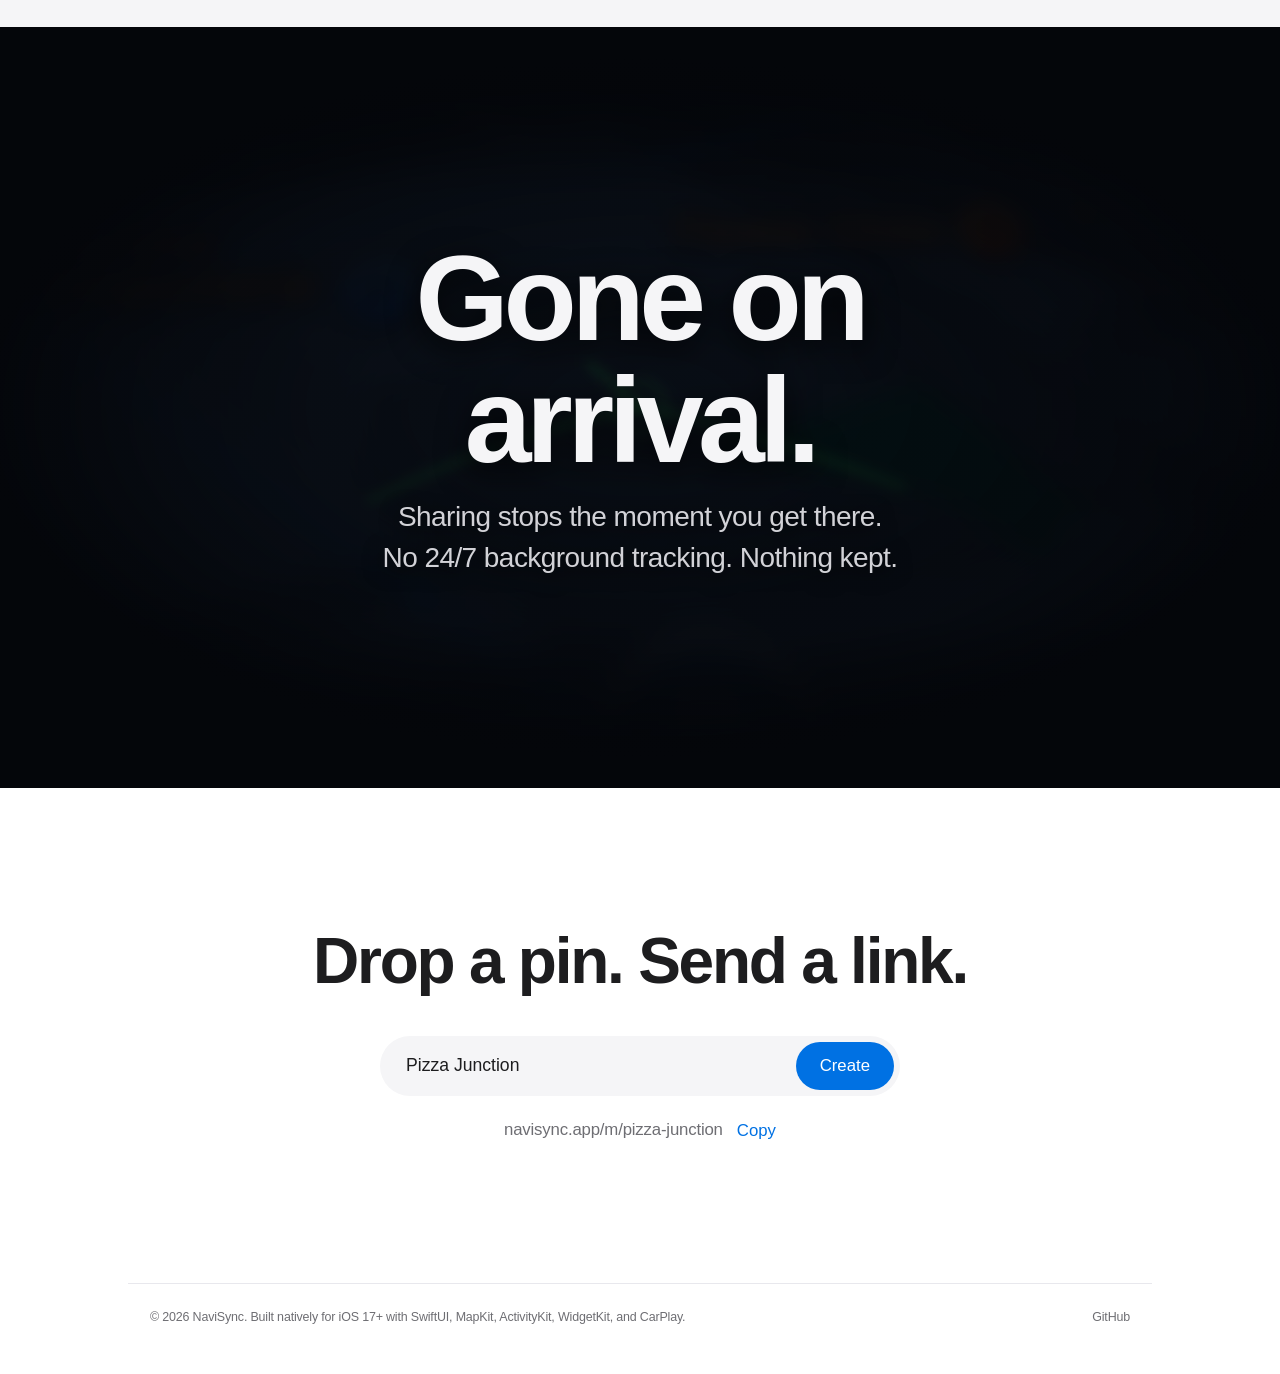
==== commit b9f7504d: "Add authentic iOS status bar, Dynamic Island notch, Memoji avatar, and iMessage nav header" ====
--- a/index.html
+++ b/index.html
@@ -149,10 +149,112 @@
 
           <div class="imessage-stage" aria-label="Animated iMessage link opening instant card">
             <div class="iphone-top-frame">
-              <div class="iphone-island"></div>
+              <!-- Real iOS Status Bar + Dynamic Island Notch + iMessage Header -->
+              <div class="imsg-top-bar">
+                <div class="ios-statusbar">
+                  <span class="ios-time">9:41</span>
+                  <div class="iphone-island">
+                    <span class="island-cam"></span>
+                  </div>
+                  <div class="ios-status-icons" aria-hidden="true">
+                    <!-- Cellular bars -->
+                    <svg width="15" height="10" viewBox="0 0 15 10" fill="currentColor">
+                      <rect x="0" y="6.5" width="2.4" height="3.5" rx="0.7"/>
+                      <rect x="3.8" y="4.5" width="2.4" height="5.5" rx="0.7"/>
+                      <rect x="7.6" y="2.2" width="2.4" height="7.8" rx="0.7"/>
+                      <rect x="11.4" y="0" width="2.4" height="10" rx="0.7"/>
+                    </svg>
+                    <!-- Wi-Fi -->
+                    <svg width="14" height="10" viewBox="0 0 14 10" fill="currentColor">
+                      <path d="M7 9.6a1.3 1.3 0 1 0 0-2.6 1.3 1.3 0 0 0 0 2.6Zm-3.1-3a4.4 4.4 0 0 1 6.2 0l1.1-1.1a6 6 0 0 0-8.4 0l1.1 1.1Zm-2.3-2.3a7.6 7.6 0 0 1 10.8 0L13.5 3A9.2 9.2 0 0 0 .5 3l1.1 1.3Z"/>
+                    </svg>
+                    <!-- Battery -->
+                    <svg width="22" height="11" viewBox="0 0 22 11" fill="none">
+                      <rect x="0.6" y="0.6" width="18" height="9.8" rx="2.6" stroke="currentColor" stroke-opacity="0.45" stroke-width="1.1"/>
+                      <rect x="2.2" y="2.2" width="14.8" height="6.6" rx="1.4" fill="currentColor"/>
+                      <path d="M20 3.7v3.6a1.6 1.6 0 0 0 0-3.6Z" fill="currentColor" fill-opacity="0.45"/>
+                    </svg>
+                  </div>
+                </div>
+
+                <div class="imsg-nav">
+                  <span class="imsg-back" aria-hidden="true">
+                    <svg width="9" height="15" viewBox="0 0 9 15" fill="none">
+                      <path d="M7.5 1.5L1.5 7.5L7.5 13.5" stroke="#0a84ff" stroke-width="2.1" stroke-linecap="round" stroke-linejoin="round"/>
+                    </svg>
+                    <span class="imsg-unread">2</span>
+                  </span>
+
+                  <div class="imsg-contact">
+                    <div class="imsg-memoji" aria-hidden="true">
+                      <!-- 3D-style Apple Memoji Avatar -->
+                      <svg viewBox="0 0 64 64" width="38" height="38" fill="none">
+                        <defs>
+                          <radialGradient id="memojiBg" cx="50%" cy="35%" r="65%">
+                            <stop offset="0%" stop-color="#8ec5fc"/>
+                            <stop offset="100%" stop-color="#5e72e4"/>
+                          </radialGradient>
+                          <radialGradient id="skinGrad" cx="45%" cy="38%" r="58%">
+                            <stop offset="0%" stop-color="#ffdbb5"/>
+                            <stop offset="65%" stop-color="#f2ba89"/>
+                            <stop offset="100%" stop-color="#d99662"/>
+                          </radialGradient>
+                          <linearGradient id="hairGrad" x1="0%" y1="0%" x2="100%" y2="100%">
+                            <stop offset="0%" stop-color="#3b2618"/>
+                            <stop offset="100%" stop-color="#1a1009"/>
+                          </linearGradient>
+                          <linearGradient id="hoodieGrad" x1="0%" y1="0%" x2="0%" y2="100%">
+                            <stop offset="0%" stop-color="#0071e3"/>
+                            <stop offset="100%" stop-color="#004a99"/>
+                          </linearGradient>
+                        </defs>
+                        <circle cx="32" cy="32" r="32" fill="url(#memojiBg)"/>
+                        <!-- Shoulders / Hoodie -->
+                        <path d="M12 61c2.5-10 10-14 20-14s17.5 4 20 14" fill="url(#hoodieGrad)"/>
+                        <path d="M25 47l7 6 7-6" stroke="#fff" stroke-width="2" stroke-linecap="round" stroke-linejoin="round" opacity="0.85"/>
+                        <!-- Neck -->
+                        <rect x="27" y="40" width="10" height="9" rx="4" fill="#e0a472"/>
+                        <!-- Ears -->
+                        <circle cx="18" cy="32" r="3.6" fill="#eba976"/>
+                        <circle cx="46" cy="32" r="3.6" fill="#eba976"/>
+                        <!-- Head -->
+                        <rect x="19" y="17" width="26" height="27" rx="13" fill="url(#skinGrad)"/>
+                        <!-- Soft cheeks -->
+                        <ellipse cx="23.5" cy="34.5" rx="2.6" ry="1.5" fill="#f27d72" opacity="0.35"/>
+                        <ellipse cx="40.5" cy="34.5" rx="2.6" ry="1.5" fill="#f27d72" opacity="0.35"/>
+                        <!-- Eyes -->
+                        <ellipse cx="26.5" cy="30" rx="1.9" ry="2.2" fill="#231812"/>
+                        <ellipse cx="37.5" cy="30" rx="1.9" ry="2.2" fill="#231812"/>
+                        <circle cx="27.2" cy="29.3" r="0.65" fill="#fff"/>
+                        <circle cx="38.2" cy="29.3" r="0.65" fill="#fff"/>
+                        <!-- Eyebrows -->
+                        <path d="M23.8 26.2c1.4-1 3.6-1 5 0" stroke="#2c1b10" stroke-width="1.6" stroke-linecap="round"/>
+                        <path d="M35.2 26.2c1.4-1 3.6-1 5 0" stroke="#2c1b10" stroke-width="1.6" stroke-linecap="round"/>
+                        <!-- Nose -->
+                        <path d="M32 30.5v2.8c0 .7.8 1.1 1.4.8" stroke="#c98553" stroke-width="1.5" stroke-linecap="round"/>
+                        <!-- Warm Smile -->
+                        <path d="M27.8 36.8c1.3 2 7.1 2 8.4 0" fill="#fff"/>
+                        <path d="M27.5 36.6c1.5 2.3 7.5 2.3 9 0" stroke="#9e5334" stroke-width="1.6" stroke-linecap="round"/>
+                        <!-- Styled Hair -->
+                        <path d="M18.2 27c0-9.2 6-14.5 14.3-14.5 7.5 0 13.3 4.8 13.3 13.8 0-3.2-2.6-5.8-6.2-5.3-3.2.5-6.6 2.1-11.2 1.7-4.5-.4-7.4 1.2-10.2 4.3Z" fill="url(#hairGrad)"/>
+                        <path d="M22 16.5c3-2.5 8.5-3.2 13.5-1.5" stroke="#593c28" stroke-width="1.6" stroke-linecap="round" opacity="0.6"/>
+                      </svg>
+                    </div>
+                    <span class="imsg-contact-name">Alex Rivera <i>›</i></span>
+                  </div>
+
+                  <span class="imsg-facetime" aria-hidden="true">
+                    <svg width="17" height="12" viewBox="0 0 17 12" fill="none">
+                      <rect x="0.8" y="1" width="11" height="10" rx="2.4" stroke="#0a84ff" stroke-width="1.5"/>
+                      <path d="M12.2 4.5L15.6 2.3C16 2 16.5 2.3 16.5 2.8V9.2C16.5 9.7 16 10 15.6 9.7L12.2 7.5V4.5Z" stroke="#0a84ff" stroke-width="1.4" stroke-linejoin="round"/>
+                    </svg>
+                  </span>
+                </div>
+              </div>
+
               <!-- Simulated iMessage Bubble -->
               <div class="imsg-chat">
-                <span class="imsg-sender">Alex Rivera · iMessage</span>
+                <span class="imsg-sender">iMessage · Today 6:11 PM</span>
                 <div class="imsg-bubble">
                   <span class="imsg-text">Meet us at Coffee Plaza! Tap to see everyone’s live ETA:</span>
                   <div class="imsg-link-card">
--- a/website/styles.css
+++ b/website/styles.css
@@ -266,11 +266,12 @@
 .meter-seg {
   height: 100%;
   border-radius: 980px;
+  transform-origin: left center;
+  transform: scaleX(0);
 }
 .meter-seg.s1 {
   width: 48%;
   background: #ff453a;
-  animation: bloatPulse 4s ease-in-out infinite;
 }
 .meter-seg.s2 {
   width: 26%;
@@ -280,9 +281,18 @@
   width: 18%;
   background: #8e8e93;
 }
-@keyframes bloatPulse {
-  0%, 100% { width: 46%; }
-  50% { width: 51%; }
+.bento-card.visible .meter-seg.s1 {
+  animation: fillOnce 0.8s var(--spring) 0.15s forwards;
+}
+.bento-card.visible .meter-seg.s2 {
+  animation: fillOnce 0.8s var(--spring) 0.3s forwards;
+}
+.bento-card.visible .meter-seg.s3 {
+  animation: fillOnce 0.8s var(--spring) 0.45s forwards;
+}
+@keyframes fillOnce {
+  from { transform: scaleX(0); }
+  to { transform: scaleX(1); }
 }
 .storage-meter.clean {
   background: rgba(255, 255, 255, 0.1);
@@ -291,16 +301,15 @@
 }
 .meter-pulse {
   display: block;
+  width: 6%;
   height: 100%;
   border-radius: 980px;
   background: linear-gradient(90deg, #0071e3, #30d158);
-  animation: vanishBar 5s cubic-bezier(0.22, 1, 0.36, 1) infinite;
-}
-@keyframes vanishBar {
-  0% { width: 0%; opacity: 0; }
-  20% { width: 16%; opacity: 1; }
-  65% { width: 16%; opacity: 1; }
-  88%, 100% { width: 0%; opacity: 0; }
+  transform-origin: left center;
+  transform: scaleX(0);
+}
+.bento-card.visible .meter-pulse {
+  animation: fillOnce 0.9s var(--spring) 0.55s forwards;
 }
 .storage-legend {
   display: flex;
@@ -328,11 +337,6 @@
   border-radius: 50%;
   background: #30d158;
   box-shadow: 0 0 8px #30d158;
-  animation: sparkBlink 2.5s ease-in-out infinite;
-}
-@keyframes sparkBlink {
-  0%, 100% { opacity: 0.4; transform: scale(0.85); }
-  50% { opacity: 1; transform: scale(1.15); }
 }
 
 /* Right Visual: Animated iMessage -> Pop-up Card Stage */
@@ -347,25 +351,116 @@
 .iphone-top-frame {
   width: 100%;
   max-width: 360px;
-  background: #0d0f14;
-  border-radius: 32px 32px 0 0;
-  padding: 12px 14px 0;
+  background: #000;
+  border-radius: 38px 38px 0 0;
+  padding: 0 12px;
   box-shadow:
-    inset 0 0 0 1.5px rgba(255, 255, 255, 0.16),
+    inset 0 0 0 2px rgba(255, 255, 255, 0.2),
+    inset 0 0 0 5px #090a0f,
     0 18px 40px rgba(0, 0, 0, 0.18);
   position: relative;
   overflow: hidden;
-  min-height: 256px;
+  min-height: 310px;
   display: flex;
   flex-direction: column;
   justify-content: space-between;
 }
+.imsg-top-bar {
+  background: rgba(24, 24, 28, 0.86);
+  backdrop-filter: saturate(180%) blur(20px);
+  -webkit-backdrop-filter: saturate(180%) blur(20px);
+  margin: 5px -7px 8px;
+  padding: 8px 14px 8px;
+  border-radius: 33px 33px 0 0;
+  border-bottom: 0.5px solid rgba(255, 255, 255, 0.12);
+}
+.ios-statusbar {
+  display: grid;
+  grid-template-columns: 1fr auto 1fr;
+  align-items: center;
+  margin-bottom: 6px;
+}
+.ios-time {
+  font-size: 0.72rem;
+  font-weight: 600;
+  color: #fff;
+  letter-spacing: -0.01em;
+  padding-left: 6px;
+}
 .iphone-island {
-  width: 76px;
-  height: 20px;
+  width: 82px;
+  height: 22px;
   background: #000;
   border-radius: 99px;
-  margin: 0 auto 12px;
+  box-shadow: inset 0 0 0 0.5px rgba(255, 255, 255, 0.12);
+  display: flex;
+  align-items: center;
+  justify-content: flex-end;
+  padding-right: 7px;
+}
+.island-cam {
+  width: 8px;
+  height: 8px;
+  border-radius: 50%;
+  background: radial-gradient(circle at 35% 35%, #1d3557 0%, #090d16 65%, #000 100%);
+  box-shadow: inset 0 0 1px rgba(255, 255, 255, 0.35);
+}
+.ios-status-icons {
+  display: flex;
+  align-items: center;
+  justify-content: flex-end;
+  gap: 5px;
+  color: #fff;
+  padding-right: 4px;
+}
+.imsg-nav {
+  display: grid;
+  grid-template-columns: 44px 1fr 44px;
+  align-items: center;
+}
+.imsg-back {
+  display: inline-flex;
+  align-items: center;
+  gap: 3px;
+}
+.imsg-unread {
+  background: #0a84ff;
+  color: #fff;
+  font-size: 0.62rem;
+  font-weight: 600;
+  padding: 1px 5px;
+  border-radius: 99px;
+  line-height: 1.2;
+}
+.imsg-contact {
+  display: flex;
+  flex-direction: column;
+  align-items: center;
+  gap: 3px;
+}
+.imsg-memoji {
+  width: 38px;
+  height: 38px;
+  border-radius: 50%;
+  overflow: hidden;
+  box-shadow: 0 2px 8px rgba(0, 0, 0, 0.35);
+}
+.imsg-contact-name {
+  font-size: 0.68rem;
+  font-weight: 500;
+  color: #f5f5f7;
+  letter-spacing: -0.01em;
+}
+.imsg-contact-name i {
+  font-style: normal;
+  color: #8e8e93;
+  font-weight: 600;
+  margin-left: 1px;
+}
+.imsg-facetime {
+  display: flex;
+  justify-content: flex-end;
+  align-items: center;
 }
 .imsg-chat {
   padding: 0 4px;
@@ -374,9 +469,10 @@
   align-items: flex-end;
 }
 .imsg-sender {
-  font-size: 0.68rem;
-  color: #86868b;
-  margin-bottom: 5px;
+  font-size: 0.62rem;
+  font-weight: 500;
+  color: #8e8e93;
+  margin-bottom: 6px;
   align-self: center;
 }
 .imsg-bubble {
@@ -426,16 +522,18 @@
   border-radius: 50%;
   background: rgba(255, 255, 255, 0.75);
   pointer-events: none;
-  animation: tapPulse 5.5s ease-in-out infinite;
-}
-@keyframes tapPulse {
-  0%, 12% { transform: scale(0.2); opacity: 0; }
-  18% { transform: scale(1); opacity: 0.9; }
-  28% { transform: scale(2.1); opacity: 0; }
+  opacity: 0;
+}
+.bento-card.visible .tap-ripple {
+  animation: tapPulseOnce 0.75s ease-out 0.25s forwards;
+}
+@keyframes tapPulseOnce {
+  0% { transform: scale(0.2); opacity: 0; }
+  45% { transform: scale(1); opacity: 0.9; }
   100% { transform: scale(2.1); opacity: 0; }
 }
 
-/* Animated Pop-up Sheet */
+/* Animated Pop-up Sheet (runs once and stays open) */
 .clip-sheet-anim {
   background: rgba(28, 28, 32, 0.96);
   backdrop-filter: blur(20px);
@@ -445,12 +543,15 @@
   padding: 10px 14px 16px;
   margin: 12px -4px 0;
   box-shadow: 0 -12px 32px rgba(0, 0, 0, 0.55);
-  animation: sheetFloatUp 5.5s cubic-bezier(0.22, 1, 0.36, 1) infinite;
-}
-@keyframes sheetFloatUp {
-  0%, 18% { transform: translateY(105%); opacity: 0; }
-  32%, 78% { transform: translateY(0%); opacity: 1; }
-  92%, 100% { transform: translateY(105%); opacity: 0; }
+  transform: translateY(105%);
+  opacity: 0;
+}
+.bento-card.visible .clip-sheet-anim {
+  animation: sheetSlideUpOnce 0.85s var(--spring) 0.55s forwards;
+}
+@keyframes sheetSlideUpOnce {
+  from { transform: translateY(105%); opacity: 0; }
+  to { transform: translateY(0%); opacity: 1; }
 }
 .clip-sheet-grabber {
   width: 32px;
@@ -590,6 +691,14 @@
   scroll-padding-left: max(22px, calc((100vw - 1024px) / 2 + 22px));
   scrollbar-width: none;
   -ms-overflow-style: none;
+  cursor: grab;
+  user-select: none;
+}
+
+.gallery-track.dragging {
+  cursor: grabbing;
+  scroll-snap-type: none;
+  scroll-behavior: auto;
 }
 
 .gallery-track::-webkit-scrollbar {
@@ -597,20 +706,20 @@
 }
 
 .gallery-item {
-  flex: 0 0 clamp(310px, 46vw, 540px);
+  flex: 0 0 clamp(300px, 38vw, 440px);
   scroll-snap-align: start;
 }
 
 .gallery-card {
-  height: 460px;
+  height: 500px;
   border-radius: 28px;
   position: relative;
   overflow: hidden;
   display: flex;
   flex-direction: column;
   align-items: center;
-  justify-content: flex-start;
-  padding: 28px 24px 0;
+  justify-content: center;
+  padding: 24px;
   box-shadow: inset 0 0 0 1px rgba(255, 255, 255, 0.08);
 }
 
@@ -639,19 +748,21 @@
 }
 
 .scene-phone {
-  width: 285px;
-  max-width: 82%;
-  margin-top: 6px;
+  width: 204px;
+  max-width: 72%;
+  margin: 0 auto;
+  border-radius: 34px;
+  padding: 7px;
   transition: transform 0.6s var(--spring);
 }
 
 .gallery-card:hover .scene-phone {
-  transform: translateY(-8px) scale(1.02);
+  transform: translateY(-6px) scale(1.02);
 }
 
 .scene-phone img {
   width: 100%;
-  border-radius: 36px;
+  border-radius: 27px;
   margin: 0;
 }
 
@@ -706,8 +817,8 @@
 }
 
 @media (max-width: 640px) {
-  .gallery-card { height: 370px; }
-  .scene-phone { width: 280px; }
+  .gallery-card { height: 420px; }
+  .scene-phone { width: 170px; }
 }
 
 /* ---------- Compare ---------- */
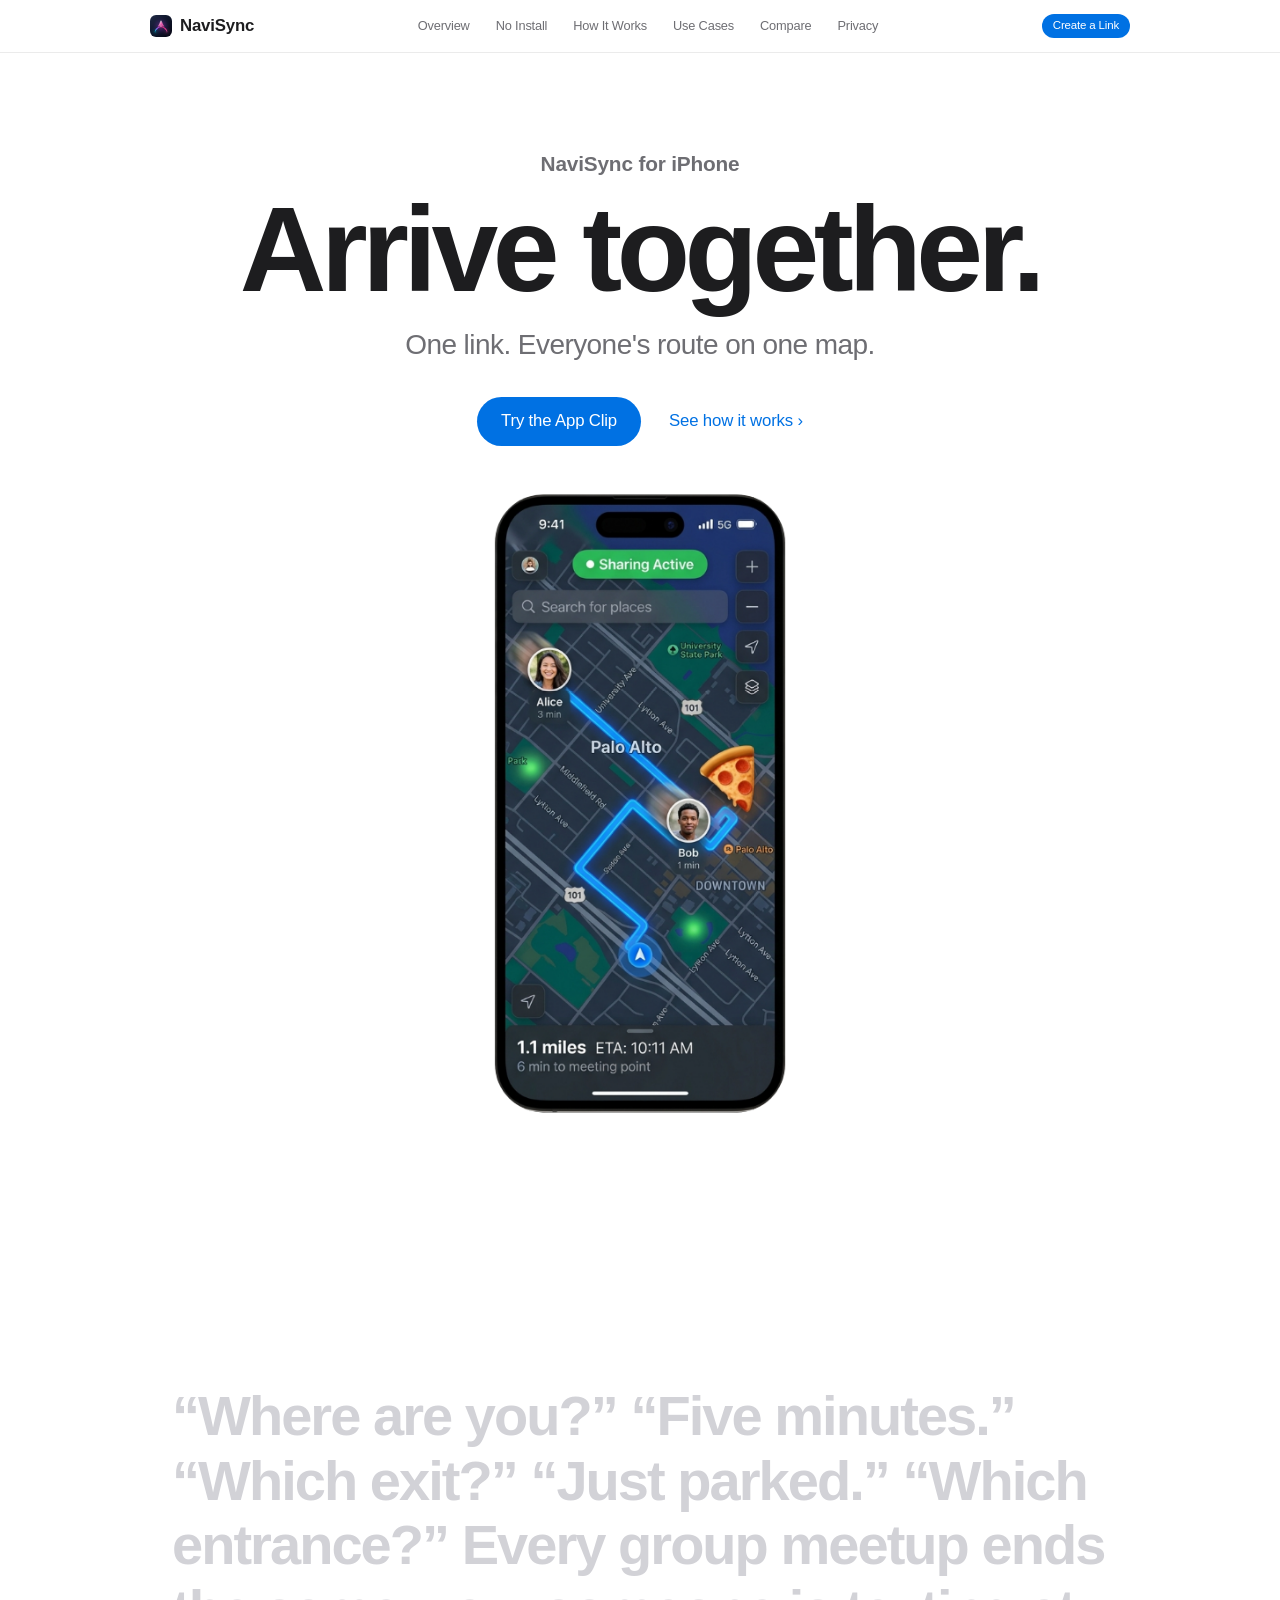
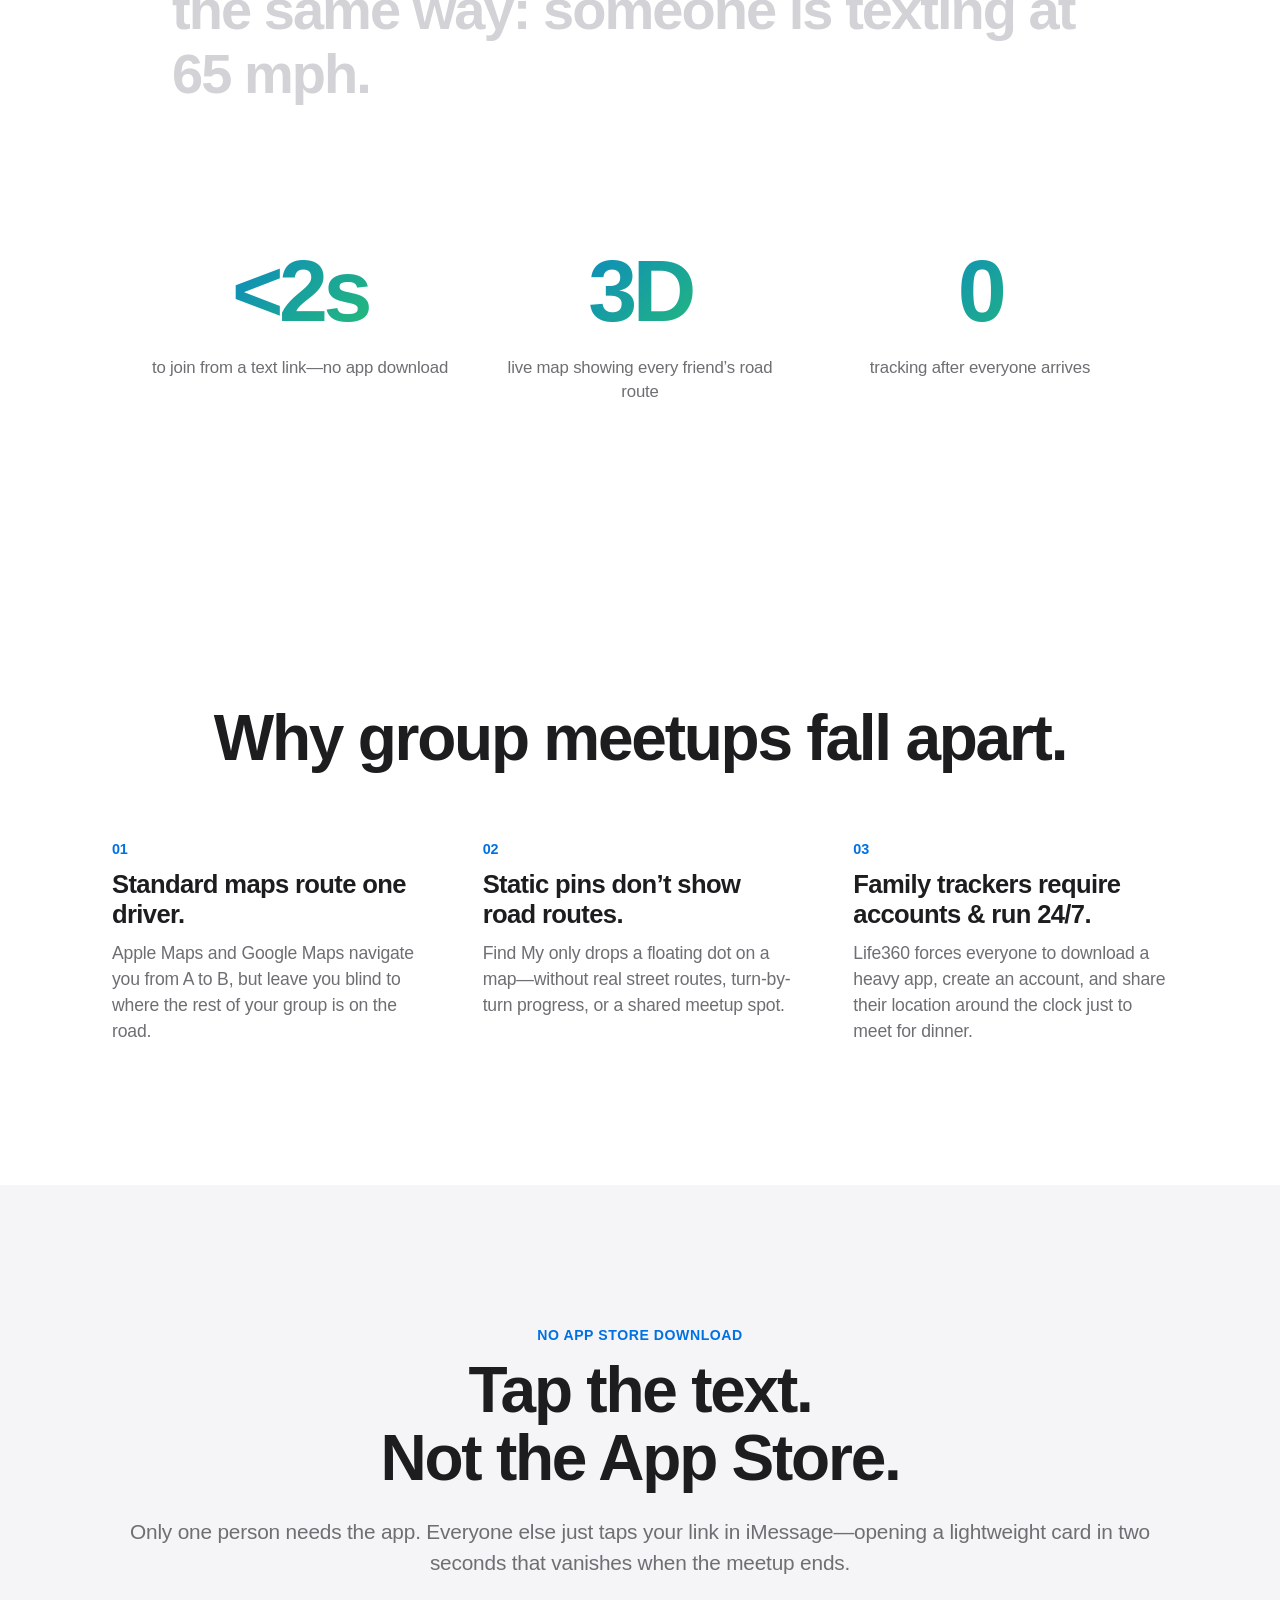
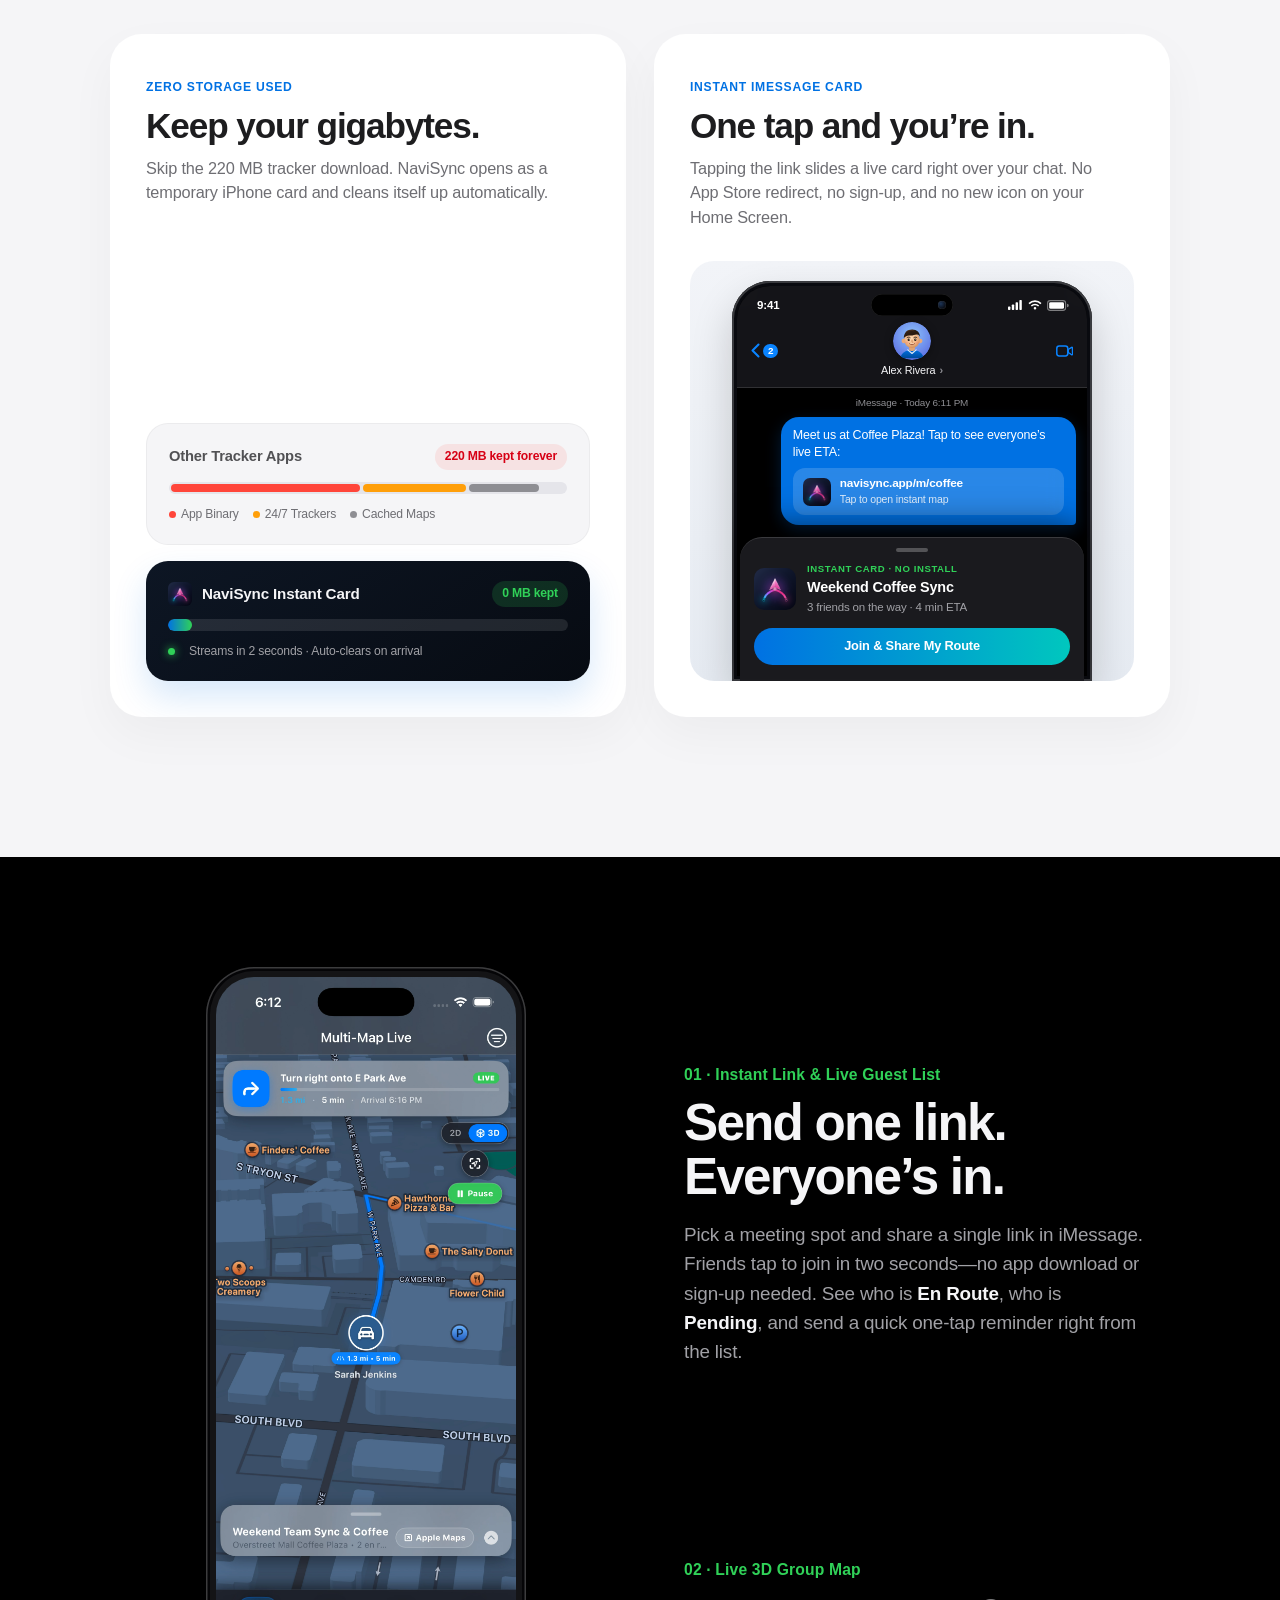
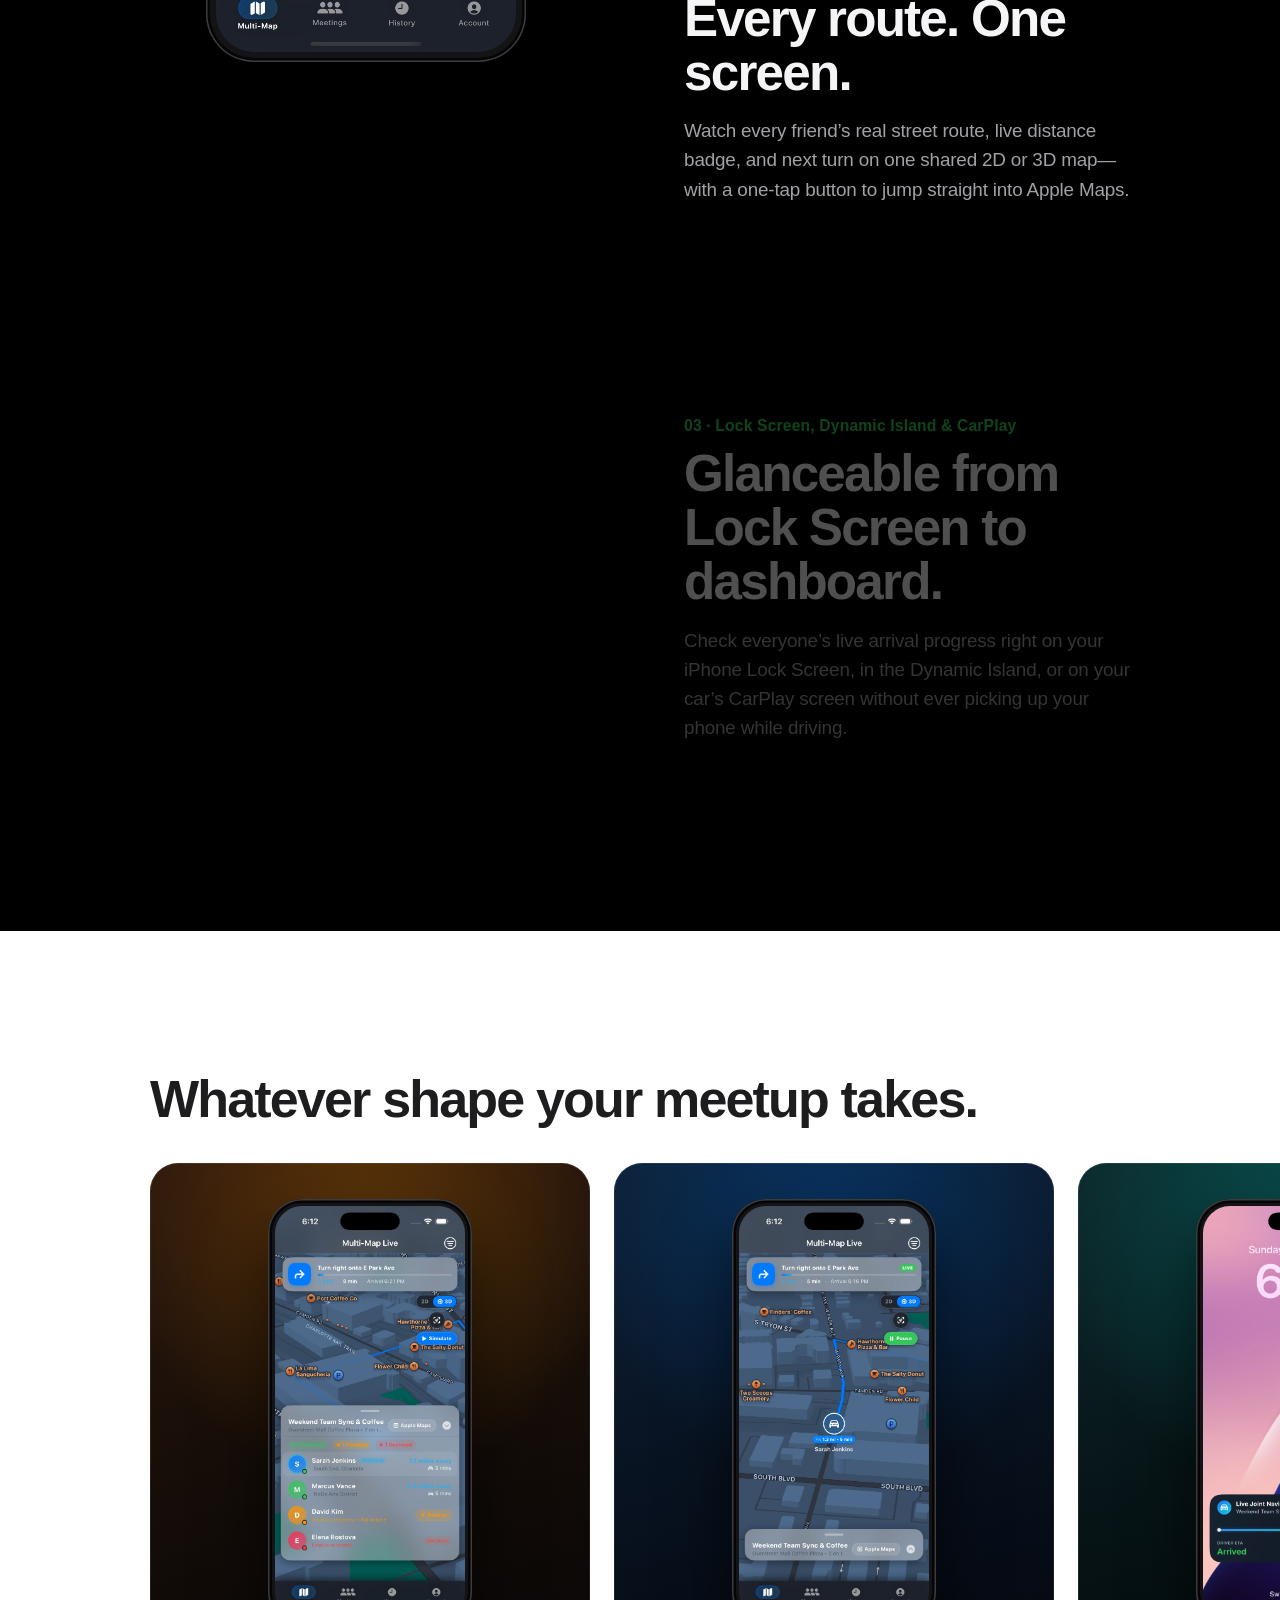
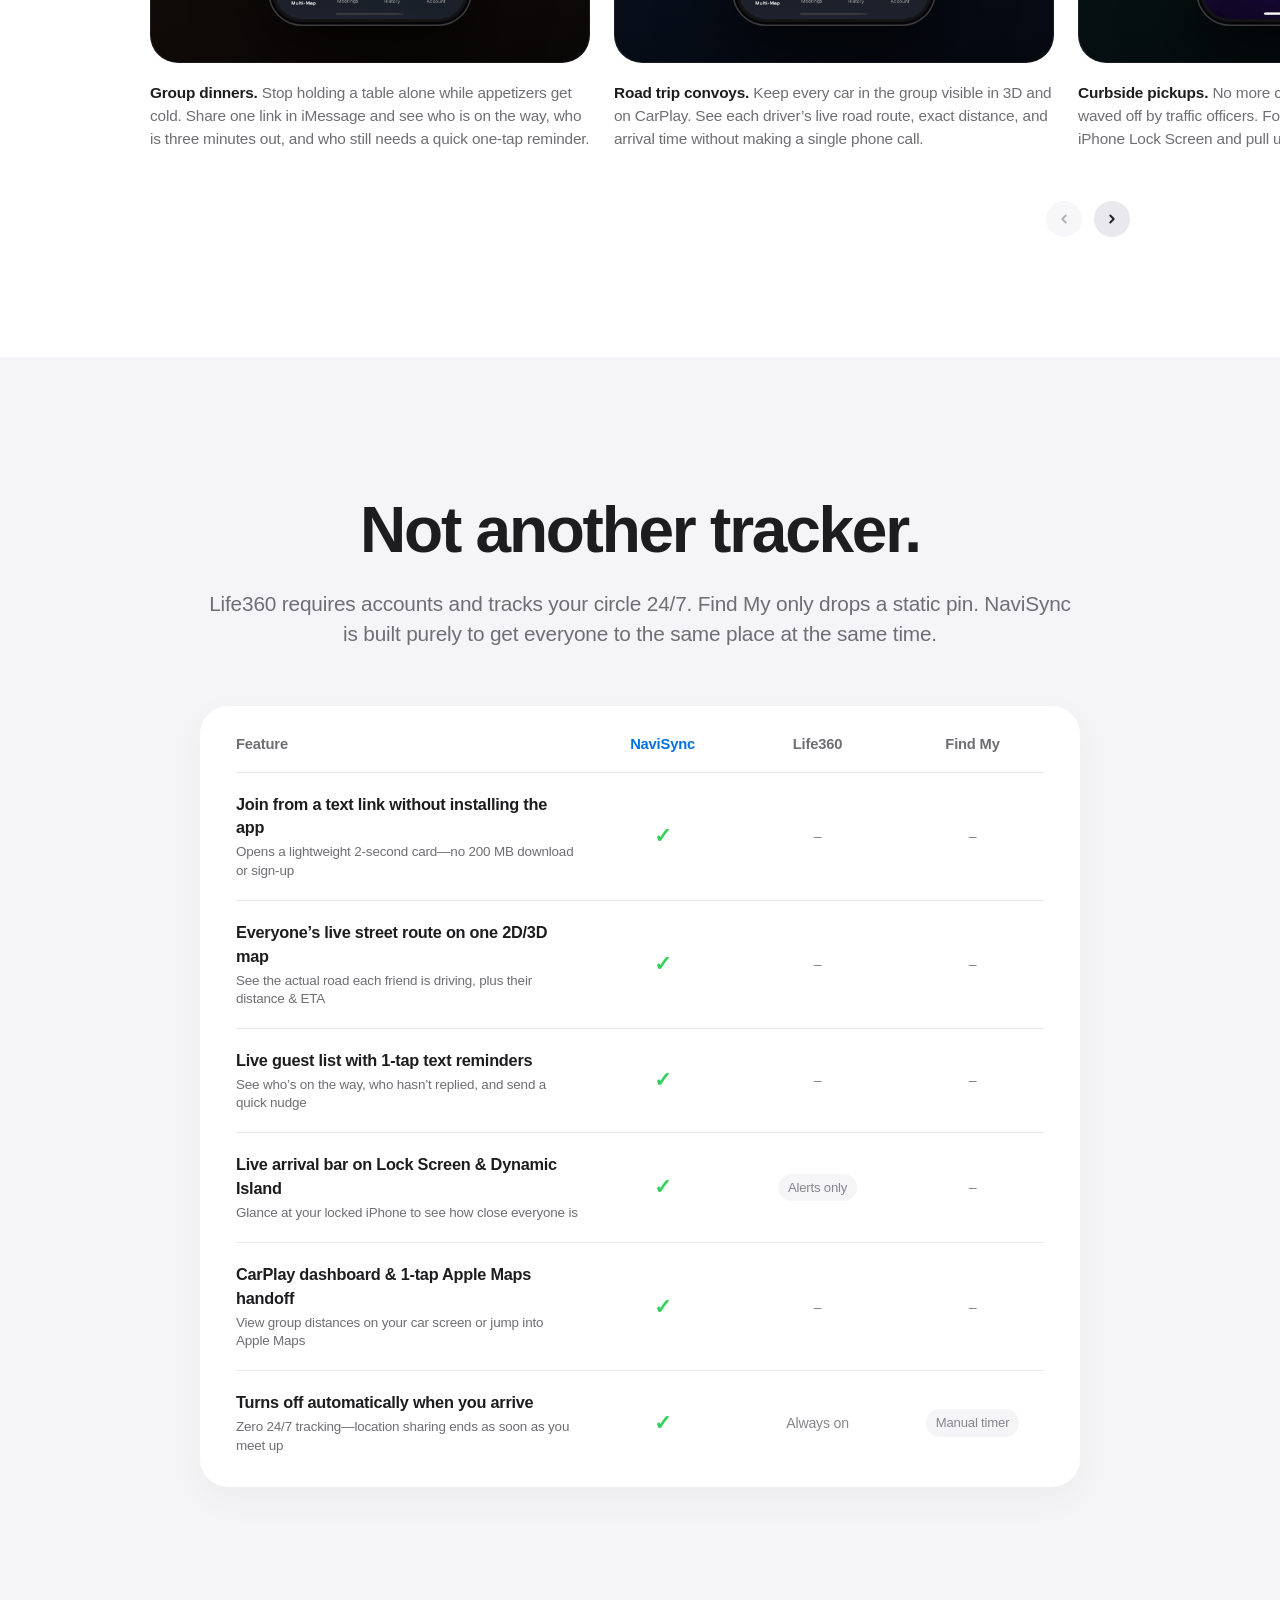
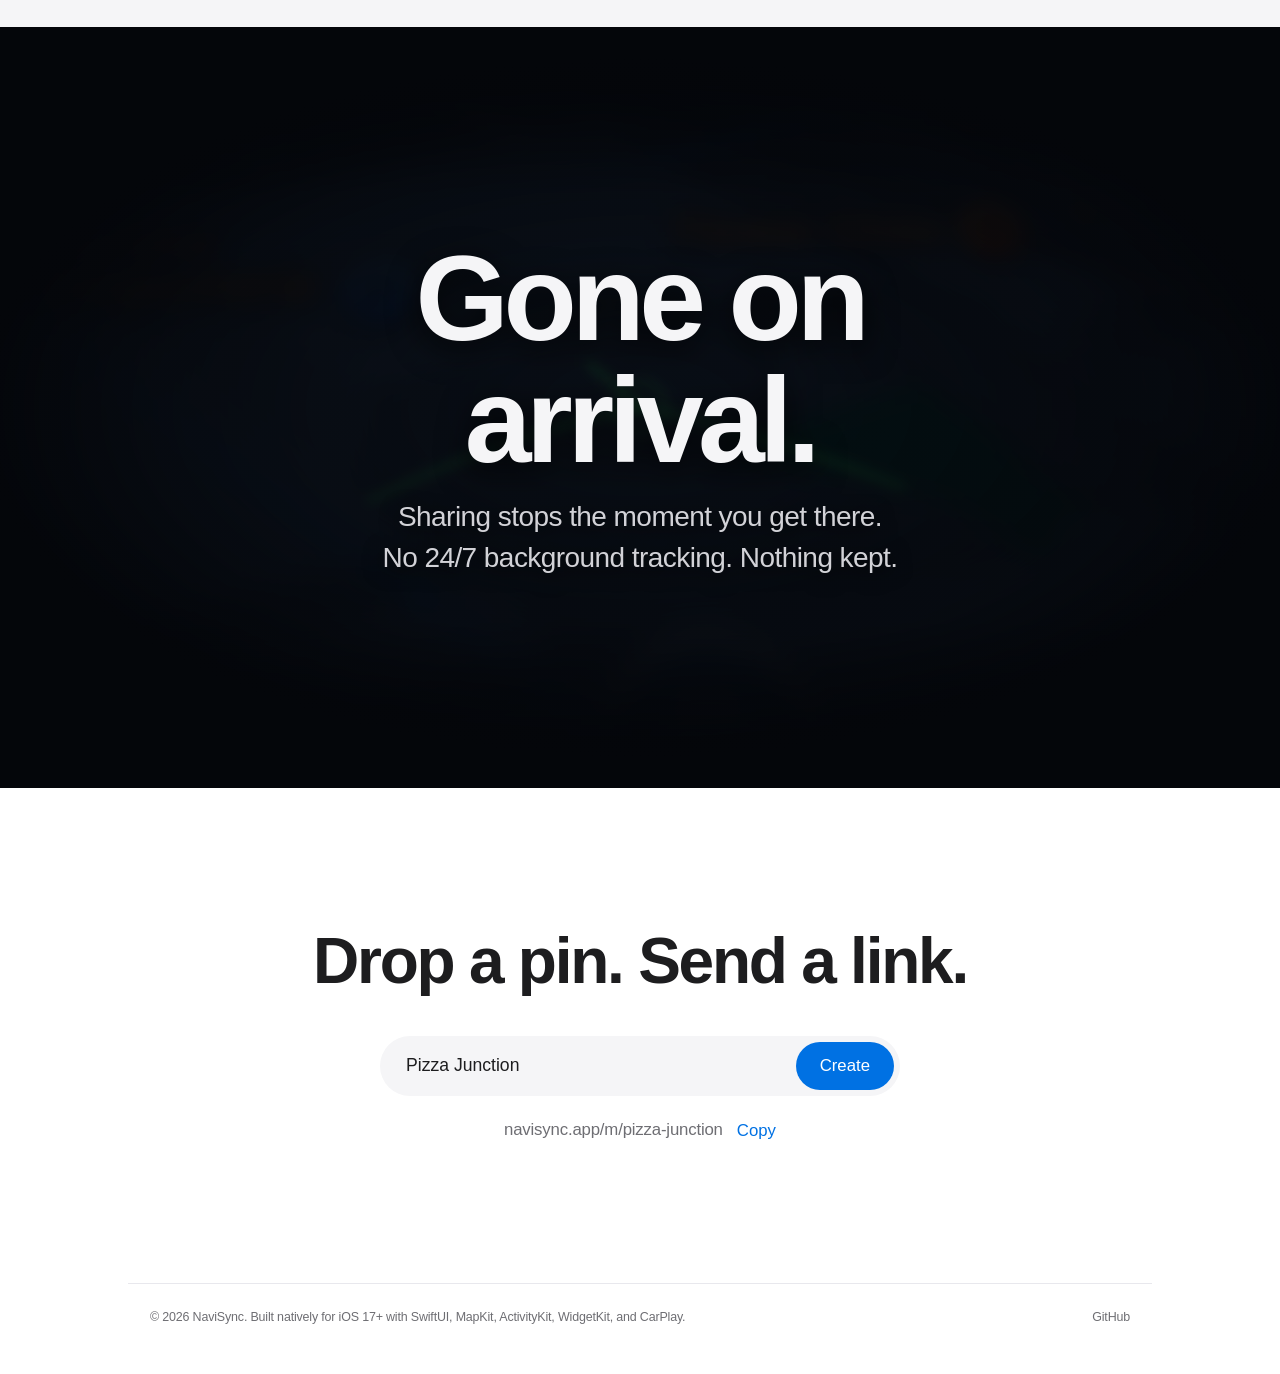
==== commit 33e914a6: "Use one-time CSS transitions for App Clip bars and sheet with cache-busting" ====
--- a/index.html
+++ b/index.html
@@ -8,7 +8,7 @@
   <meta name="description"
     content="One link puts everyone's live route on one map. No install, and nothing is shared once you arrive." />
   <link rel="icon" type="image/png" href="website/Logo/NaviSync-AppIcon-1024.png" />
-  <link rel="stylesheet" href="website/styles.css" />
+  <link rel="stylesheet" href="website/styles.css?v=3" />
 </head>
 
 <body>
@@ -518,7 +518,7 @@
     <a href="https://github.com/mrinalrajl/MultipleMap" target="_blank" rel="noopener">GitHub</a>
   </footer>
 
-  <script src="website/app.js"></script>
+  <script src="website/app.js?v=3"></script>
 </body>
 
 </html>
--- a/website/styles.css
+++ b/website/styles.css
@@ -266,33 +266,23 @@
 .meter-seg {
   height: 100%;
   border-radius: 980px;
-  transform-origin: left center;
-  transform: scaleX(0);
-}
-.meter-seg.s1 {
+  width: 0;
+  transition: width 0.85s var(--spring);
+}
+.bento-card.visible .meter-seg.s1 {
   width: 48%;
   background: #ff453a;
-}
-.meter-seg.s2 {
+  transition-delay: 0.1s;
+}
+.bento-card.visible .meter-seg.s2 {
   width: 26%;
   background: #ff9f0a;
-}
-.meter-seg.s3 {
+  transition-delay: 0.25s;
+}
+.bento-card.visible .meter-seg.s3 {
   width: 18%;
   background: #8e8e93;
-}
-.bento-card.visible .meter-seg.s1 {
-  animation: fillOnce 0.8s var(--spring) 0.15s forwards;
-}
-.bento-card.visible .meter-seg.s2 {
-  animation: fillOnce 0.8s var(--spring) 0.3s forwards;
-}
-.bento-card.visible .meter-seg.s3 {
-  animation: fillOnce 0.8s var(--spring) 0.45s forwards;
-}
-@keyframes fillOnce {
-  from { transform: scaleX(0); }
-  to { transform: scaleX(1); }
+  transition-delay: 0.4s;
 }
 .storage-meter.clean {
   background: rgba(255, 255, 255, 0.1);
@@ -301,15 +291,14 @@
 }
 .meter-pulse {
   display: block;
-  width: 6%;
+  width: 0;
   height: 100%;
   border-radius: 980px;
   background: linear-gradient(90deg, #0071e3, #30d158);
-  transform-origin: left center;
-  transform: scaleX(0);
+  transition: width 0.9s var(--spring) 0.45s;
 }
 .bento-card.visible .meter-pulse {
-  animation: fillOnce 0.9s var(--spring) 0.55s forwards;
+  width: 6%;
 }
 .storage-legend {
   display: flex;
@@ -514,26 +503,10 @@
   opacity: 0.85;
 }
 .tap-ripple {
-  position: absolute;
-  right: 26px;
-  bottom: 14px;
-  width: 24px;
-  height: 24px;
-  border-radius: 50%;
-  background: rgba(255, 255, 255, 0.75);
-  pointer-events: none;
-  opacity: 0;
-}
-.bento-card.visible .tap-ripple {
-  animation: tapPulseOnce 0.75s ease-out 0.25s forwards;
-}
-@keyframes tapPulseOnce {
-  0% { transform: scale(0.2); opacity: 0; }
-  45% { transform: scale(1); opacity: 0.9; }
-  100% { transform: scale(2.1); opacity: 0; }
-}
-
-/* Animated Pop-up Sheet (runs once and stays open) */
+  display: none;
+}
+
+/* Animated Pop-up Sheet (runs once on scroll into view and stays open) */
 .clip-sheet-anim {
   background: rgba(28, 28, 32, 0.96);
   backdrop-filter: blur(20px);
@@ -545,13 +518,11 @@
   box-shadow: 0 -12px 32px rgba(0, 0, 0, 0.55);
   transform: translateY(105%);
   opacity: 0;
+  transition: transform 0.85s var(--spring) 0.35s, opacity 0.6s ease 0.35s;
 }
 .bento-card.visible .clip-sheet-anim {
-  animation: sheetSlideUpOnce 0.85s var(--spring) 0.55s forwards;
-}
-@keyframes sheetSlideUpOnce {
-  from { transform: translateY(105%); opacity: 0; }
-  to { transform: translateY(0%); opacity: 1; }
+  transform: translateY(0%);
+  opacity: 1;
 }
 .clip-sheet-grabber {
   width: 32px;
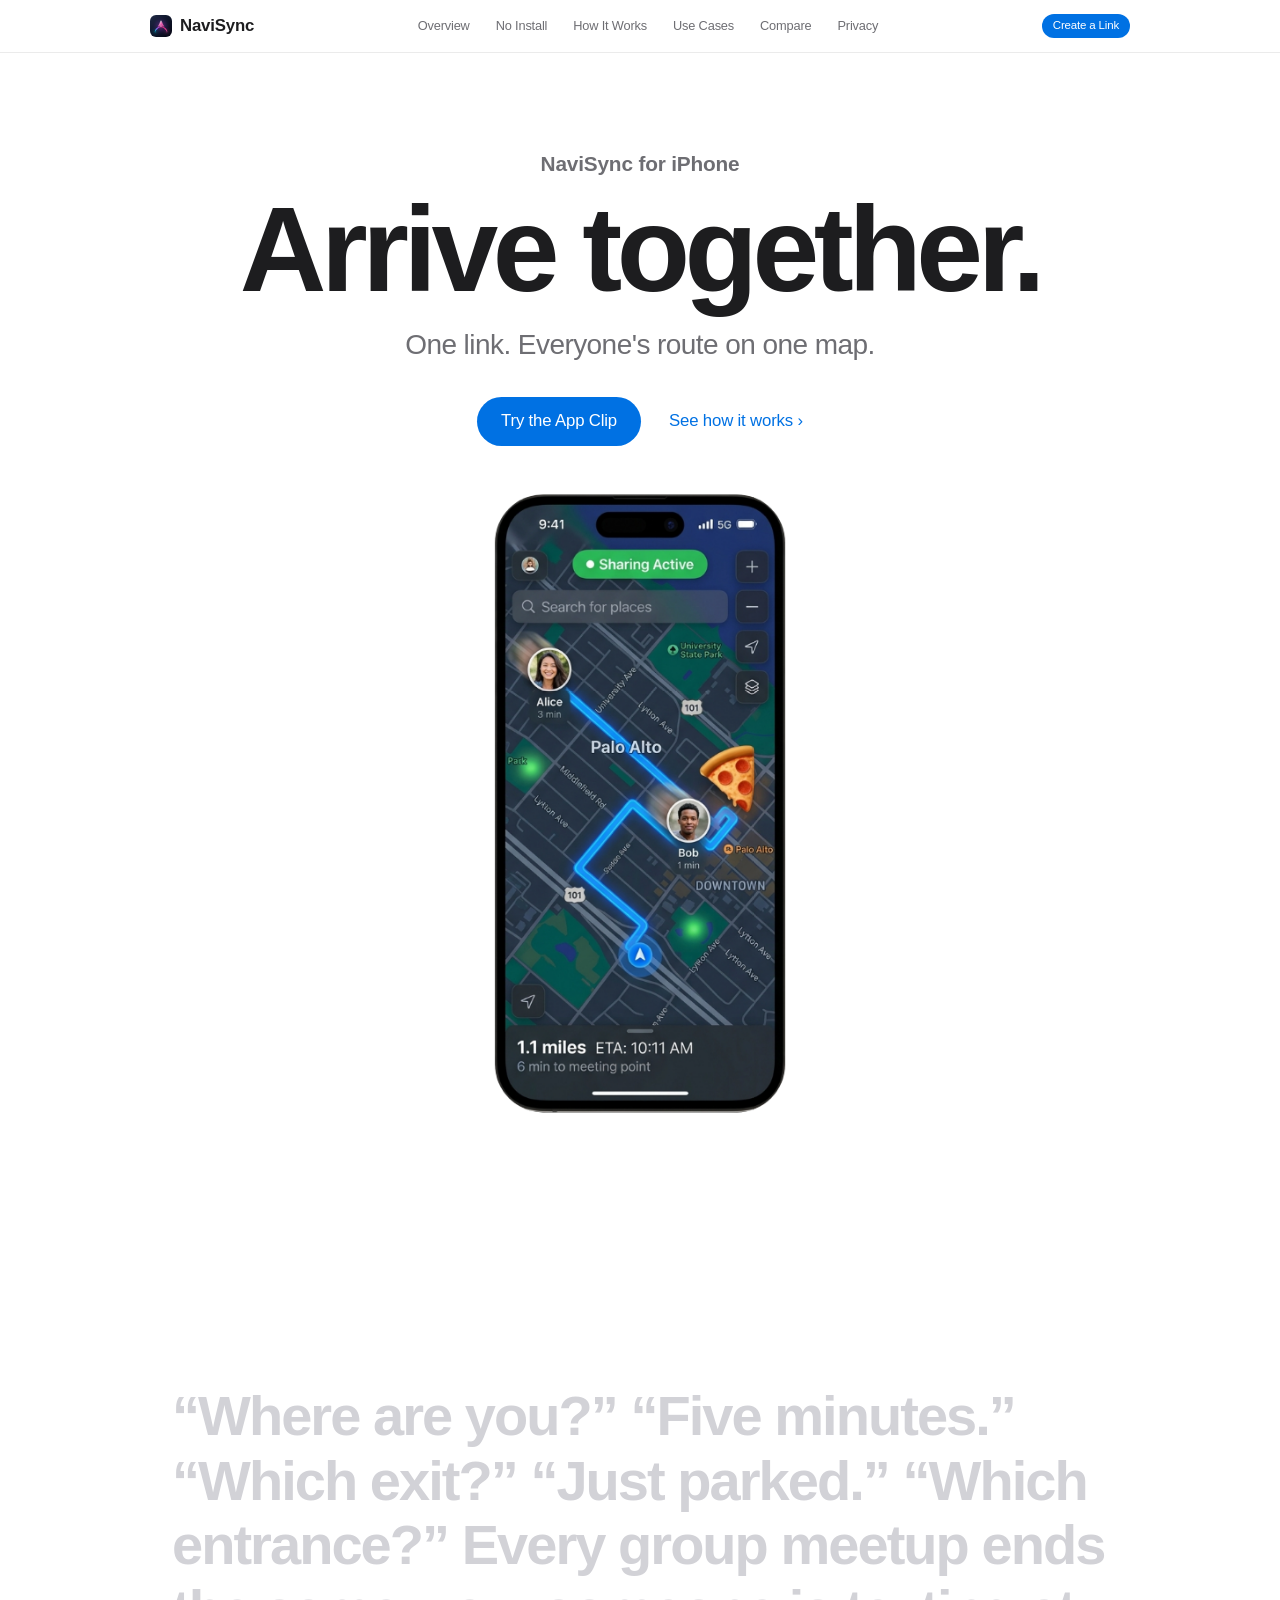
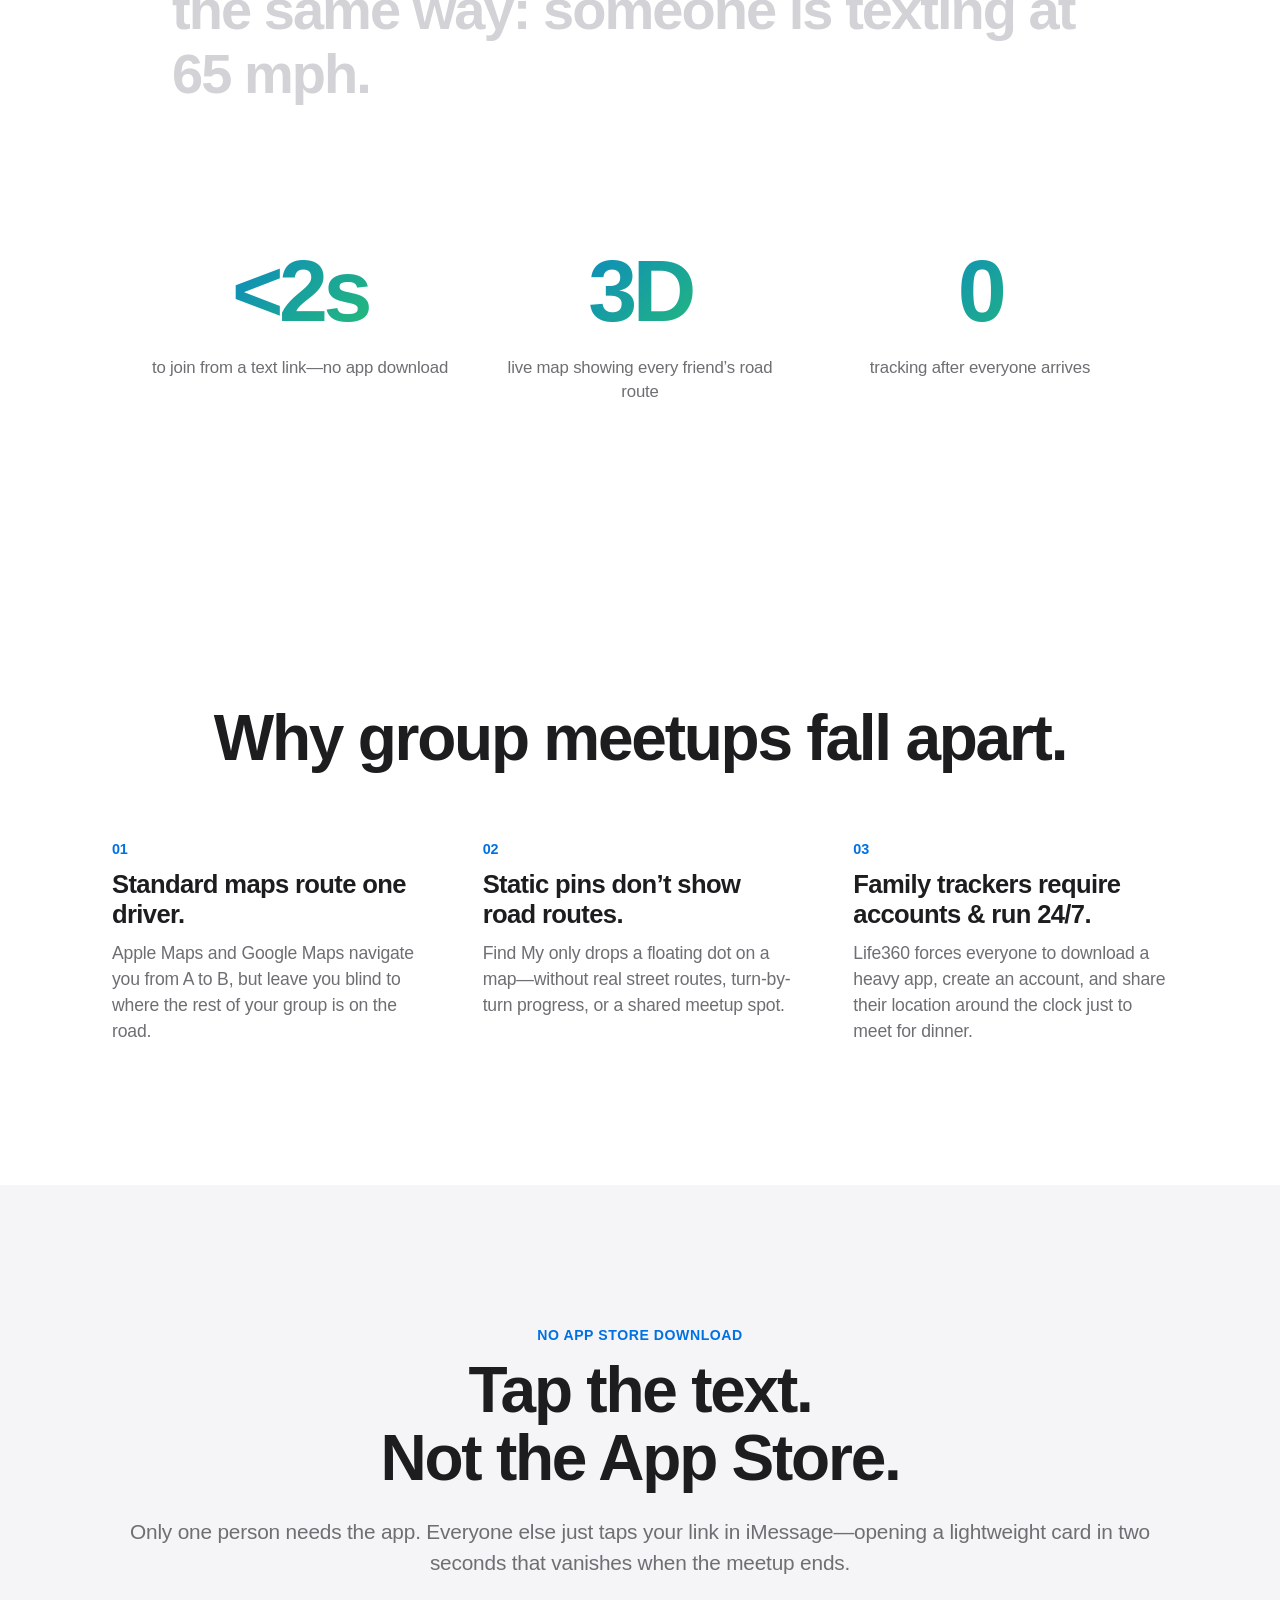
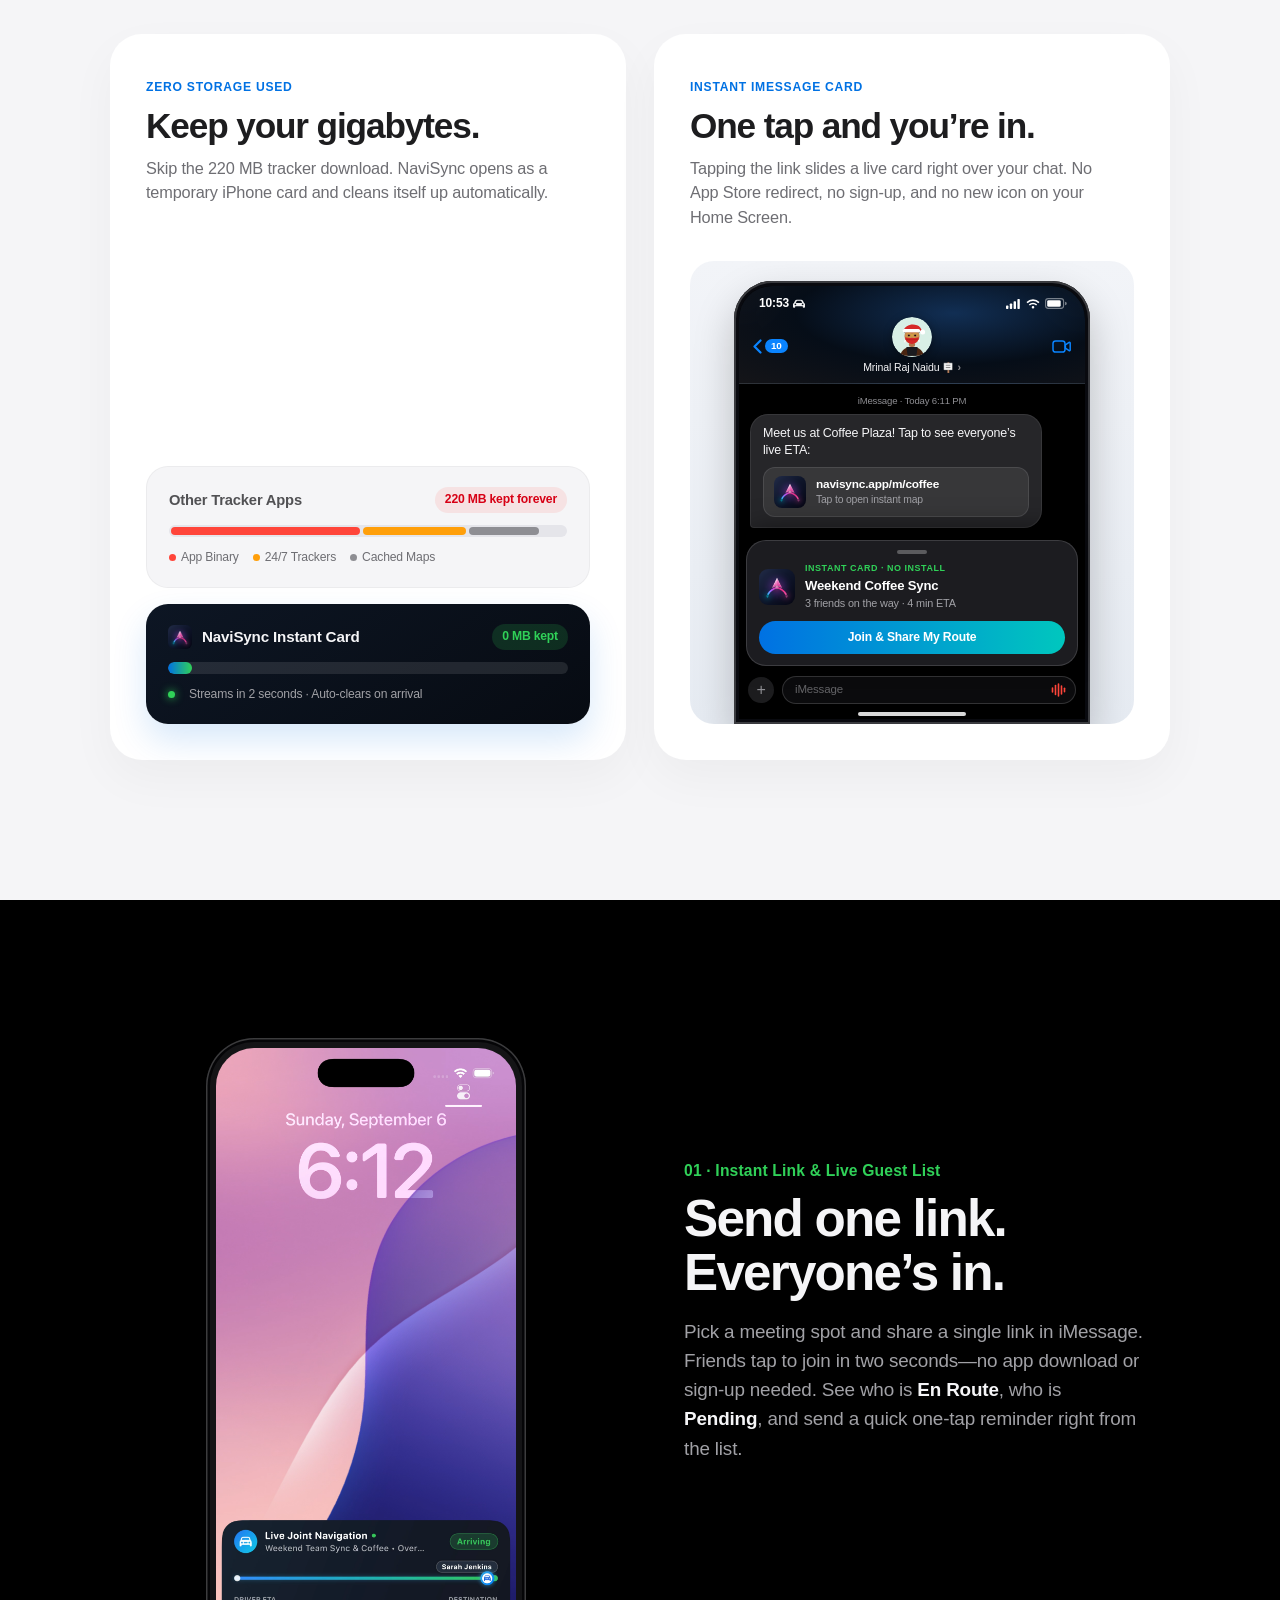
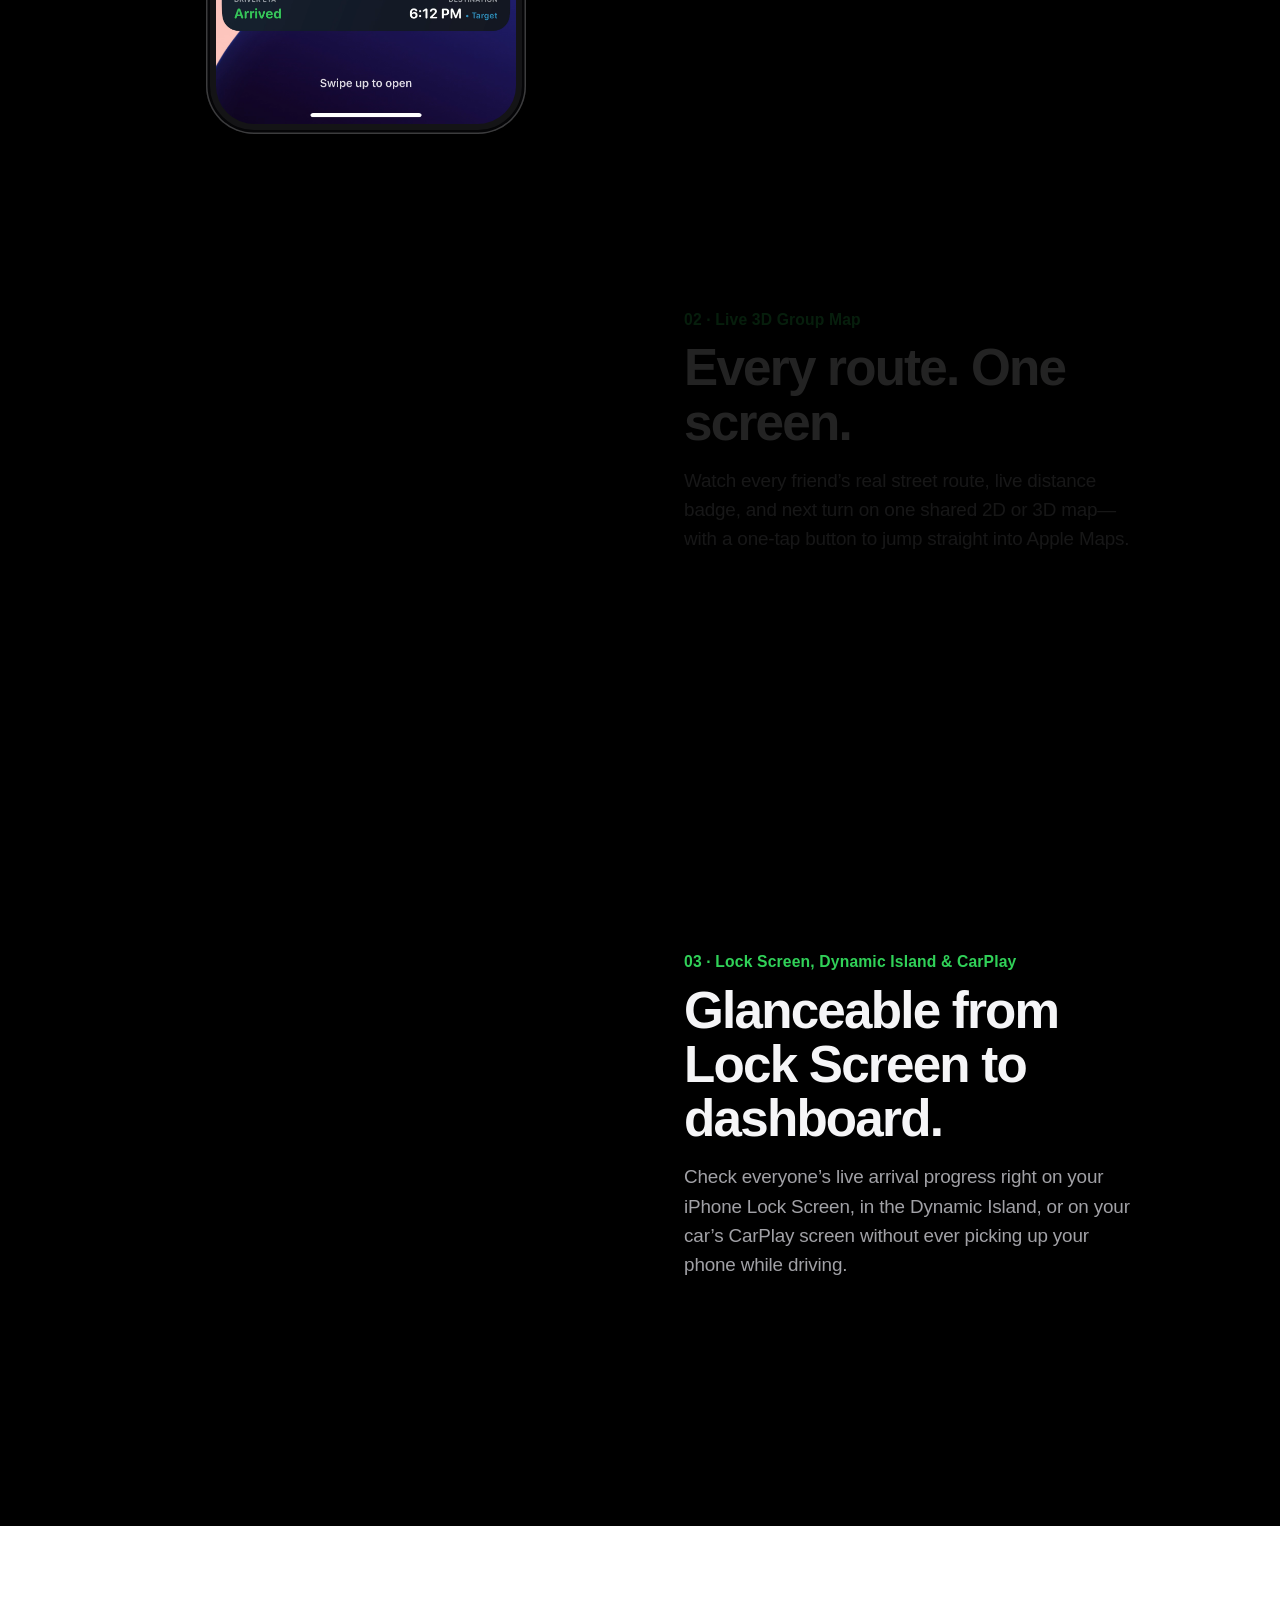
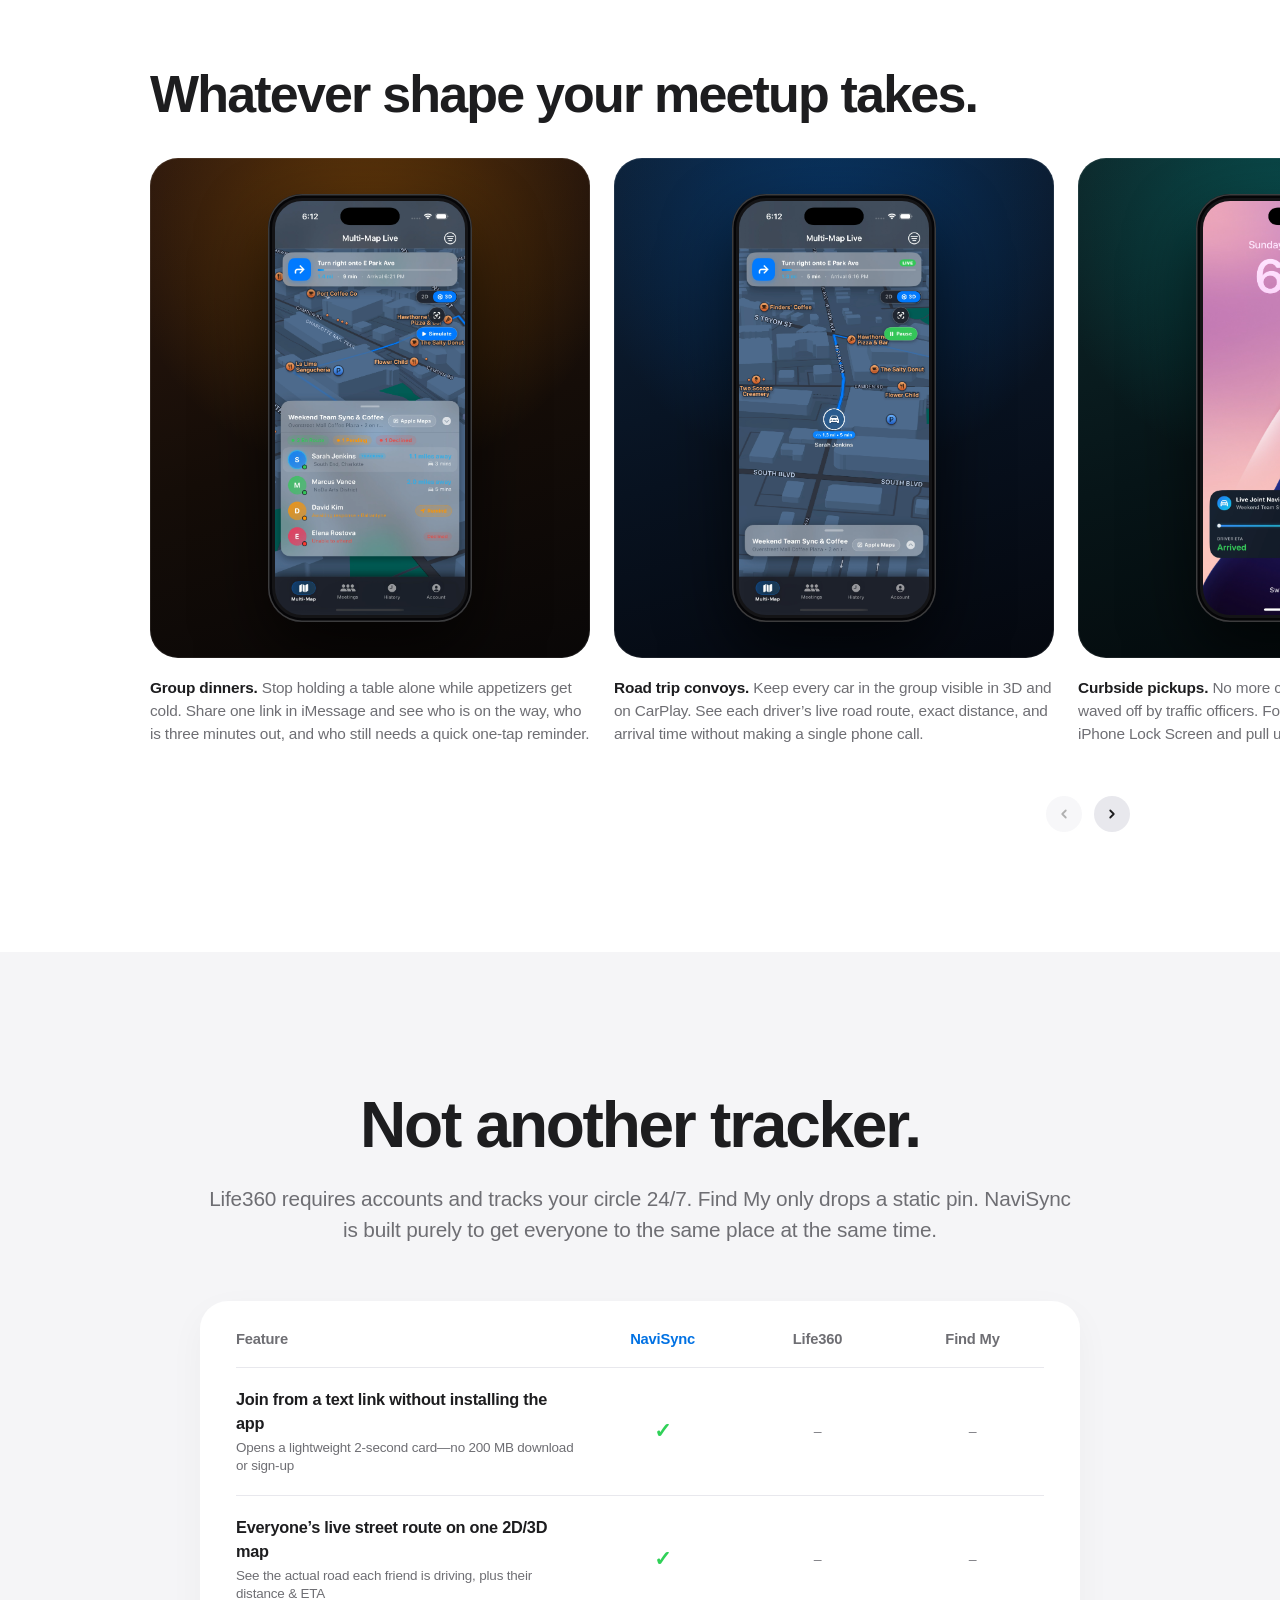
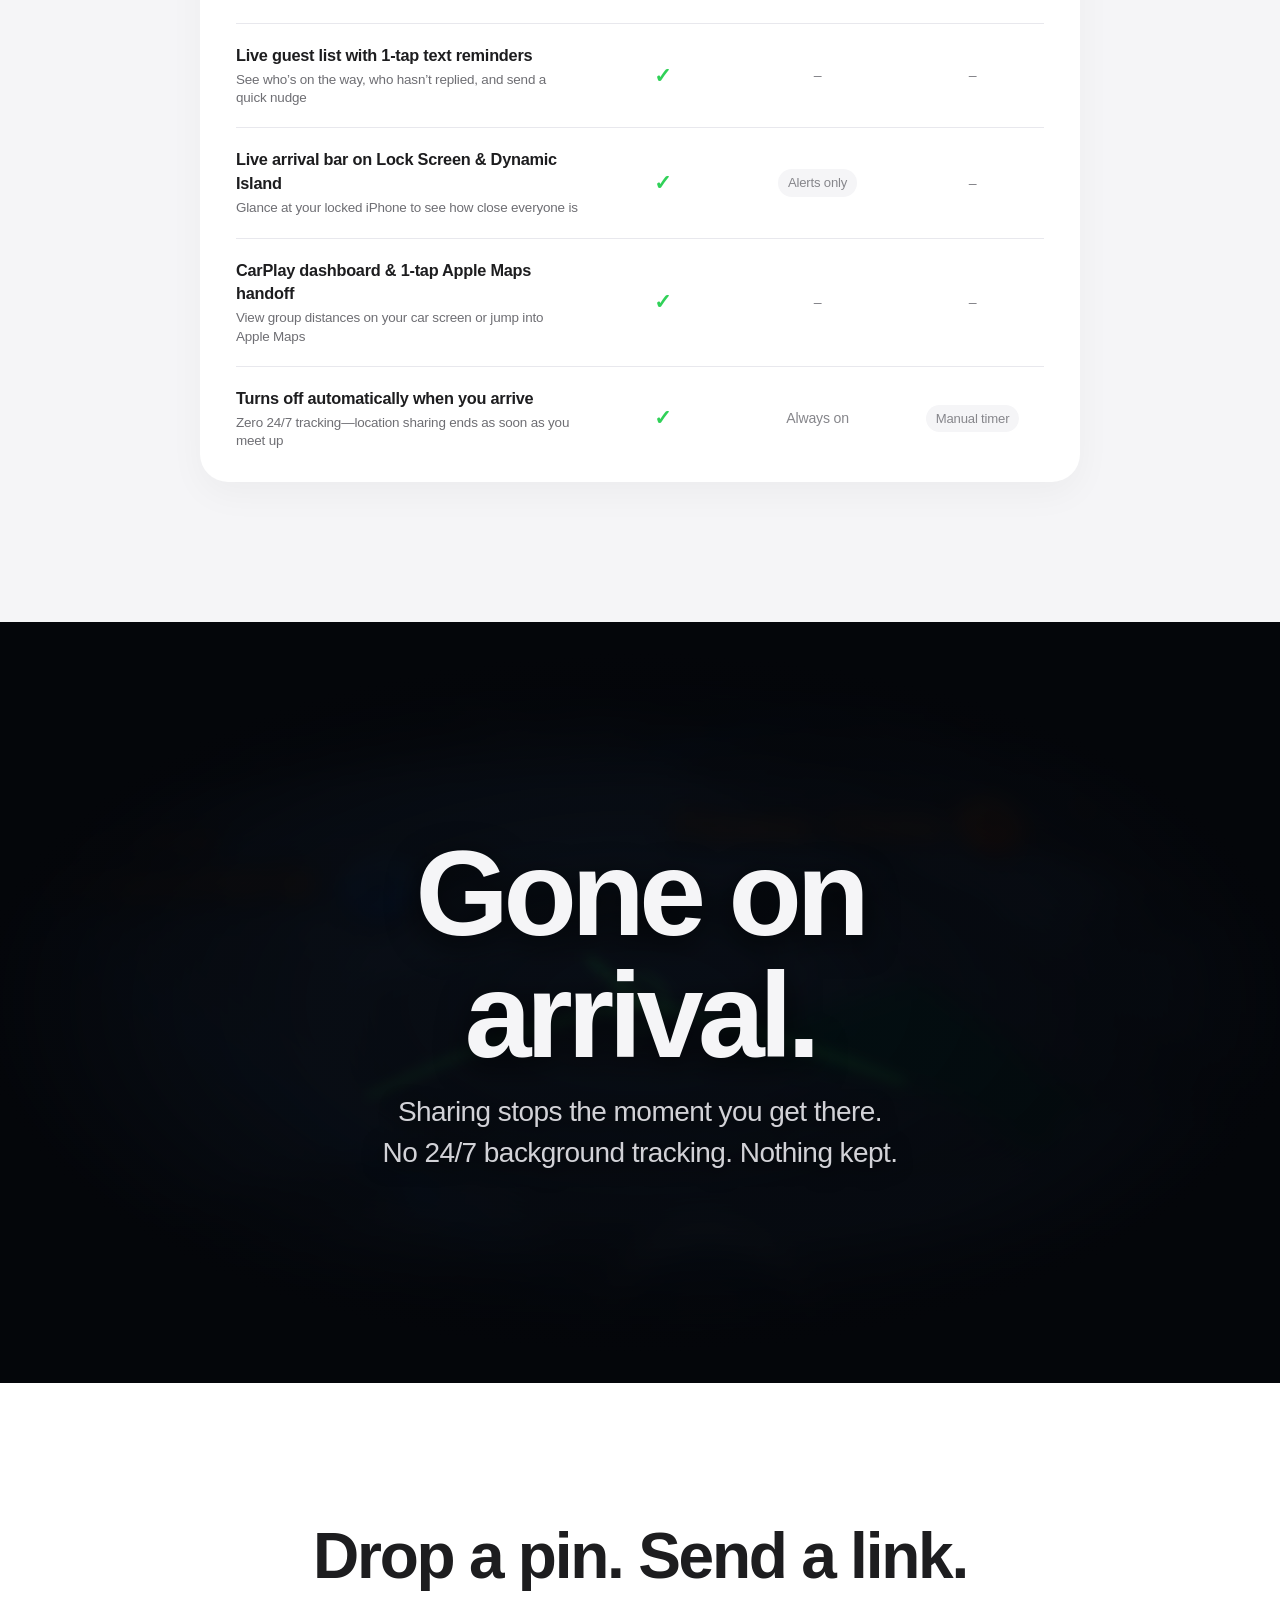
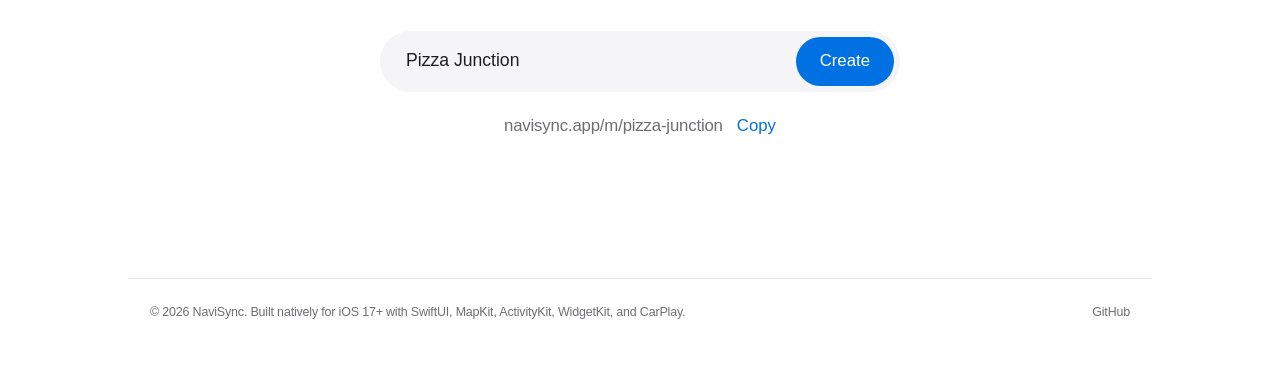
==== commit 46260ca8: "Update showcase spacing, iMessage received bubble style, and responsive styles" ====
--- a/index.html
+++ b/index.html
@@ -8,7 +8,7 @@
   <meta name="description"
     content="One link puts everyone's live route on one map. No install, and nothing is shared once you arrive." />
   <link rel="icon" type="image/png" href="website/Logo/NaviSync-AppIcon-1024.png" />
-  <link rel="stylesheet" href="website/styles.css?v=3" />
+  <link rel="stylesheet" href="website/styles.css?v=6" />
 </head>
 
 <body>
@@ -58,10 +58,12 @@
     </section>
 
     <section class="stats">
-      <div class="stat reveal"><span class="stat-num" data-prefix="&lt;" data-count="2" data-suffix="s">0</span><span class="stat-label">to join from a text link—no app download</span></div>
+      <div class="stat reveal"><span class="stat-num" data-prefix="&lt;" data-count="2" data-suffix="s">0</span><span
+          class="stat-label">to join from a text link—no app download</span></div>
       <div class="stat reveal"><span class="stat-num" data-count="3" data-suffix="D">0</span><span
           class="stat-label">live map showing every friend’s road route</span></div>
-      <div class="stat reveal"><span class="stat-num" data-count="0">0</span><span class="stat-label">tracking after everyone arrives</span></div>
+      <div class="stat reveal"><span class="stat-num" data-count="0">0</span><span class="stat-label">tracking after
+          everyone arrives</span></div>
     </section>
 
     <!-- WHY IT HAPPENED -->
@@ -71,17 +73,20 @@
         <div class="why reveal">
           <span class="why-num">01</span>
           <h3>Standard maps route one driver.</h3>
-          <p>Apple Maps and Google Maps navigate you from A to B, but leave you blind to where the rest of your group is on the road.</p>
+          <p>Apple Maps and Google Maps navigate you from A to B, but leave you blind to where the rest of your group is
+            on the road.</p>
         </div>
         <div class="why reveal">
           <span class="why-num">02</span>
           <h3>Static pins don’t show road routes.</h3>
-          <p>Find My only drops a floating dot on a map—without real street routes, turn-by-turn progress, or a shared meetup spot.</p>
+          <p>Find My only drops a floating dot on a map—without real street routes, turn-by-turn progress, or a shared
+            meetup spot.</p>
         </div>
         <div class="why reveal">
           <span class="why-num">03</span>
           <h3>Family trackers require accounts &amp; run 24/7.</h3>
-          <p>Life360 forces everyone to download a heavy app, create an account, and share their location around the clock just to meet for dinner.</p>
+          <p>Life360 forces everyone to download a heavy app, create an account, and share their location around the
+            clock just to meet for dinner.</p>
         </div>
       </div>
     </section>
@@ -90,7 +95,8 @@
     <section class="section appclip-section" id="app-clip">
       <p class="eyebrow center reveal">No App Store Download</p>
       <h2 class="headline reveal">Tap the text.<br />Not the App Store.</h2>
-      <p class="lead reveal">Only one person needs the app. Everyone else just taps your link in iMessage—opening a lightweight card in two seconds that vanishes when the meetup ends.</p>
+      <p class="lead reveal">Only one person needs the app. Everyone else just taps your link in iMessage—opening a
+        lightweight card in two seconds that vanishes when the meetup ends.</p>
 
       <div class="appclip-bento">
         <!-- Visual Card 1: Animated iPhone Storage Bar -->
@@ -98,7 +104,8 @@
           <div class="bento-copy">
             <span class="bento-eyebrow">Zero Storage Used</span>
             <h3>Keep your gigabytes.</h3>
-            <p>Skip the 220 MB tracker download. NaviSync opens as a temporary iPhone card and cleans itself up automatically.</p>
+            <p>Skip the 220 MB tracker download. NaviSync opens as a temporary iPhone card and cleans itself up
+              automatically.</p>
           </div>
 
           <div class="storage-stage" aria-label="iPhone Storage comparison">
@@ -144,35 +151,39 @@
           <div class="bento-copy">
             <span class="bento-eyebrow">Instant iMessage Card</span>
             <h3>One tap and you’re in.</h3>
-            <p>Tapping the link slides a live card right over your chat. No App Store redirect, no sign-up, and no new icon on your Home Screen.</p>
+            <p>Tapping the link slides a live card right over your chat. No App Store redirect, no sign-up, and no new
+              icon on your Home Screen.</p>
           </div>
 
           <div class="imessage-stage" aria-label="Animated iMessage link opening instant card">
             <div class="iphone-top-frame">
-              <!-- Real iOS Status Bar + Dynamic Island Notch + iMessage Header -->
+              <!-- Authentic iOS 17 iMessage Header (matching reference screenshot) -->
               <div class="imsg-top-bar">
                 <div class="ios-statusbar">
-                  <span class="ios-time">9:41</span>
-                  <div class="iphone-island">
-                    <span class="island-cam"></span>
-                  </div>
+                  <span class="ios-time">10:53 <svg class="ios-car-icon" width="12" height="10" viewBox="0 0 14 11"
+                      fill="currentColor" aria-hidden="true">
+                      <path
+                        d="M2.6 1.5C3 .8 3.7.4 4.5.4h5c.8 0 1.5.4 1.9 1.1l1.5 2.8c.6.2 1.1.8 1.1 1.5v3.2c0 .5-.4.9-.9.9h-.8c-.5 0-.9-.4-.9-.9v-.8H2.6v.8c0 .5-.4.9-.9.9H.9c-.5 0-.9-.4-.9-.9V5.8c0-.7.5-1.3 1.1-1.5l1.5-2.8Zm.6 2.7h7.6l-1-1.9c-.2-.3-.5-.5-.9-.5H5.1c-.4 0-.7.2-.9.5l-1 1.9Zm-.4 2.7a1 1 0 1 0 0-2 1 1 0 0 0 0 2Zm8.4 0a1 1 0 1 0 0-2 1 1 0 0 0 0 2Z" />
+                    </svg></span>
                   <div class="ios-status-icons" aria-hidden="true">
                     <!-- Cellular bars -->
                     <svg width="15" height="10" viewBox="0 0 15 10" fill="currentColor">
-                      <rect x="0" y="6.5" width="2.4" height="3.5" rx="0.7"/>
-                      <rect x="3.8" y="4.5" width="2.4" height="5.5" rx="0.7"/>
-                      <rect x="7.6" y="2.2" width="2.4" height="7.8" rx="0.7"/>
-                      <rect x="11.4" y="0" width="2.4" height="10" rx="0.7"/>
+                      <rect x="0" y="6.5" width="2.4" height="3.5" rx="0.7" />
+                      <rect x="3.8" y="4.5" width="2.4" height="5.5" rx="0.7" />
+                      <rect x="7.6" y="2.2" width="2.4" height="7.8" rx="0.7" />
+                      <rect x="11.4" y="0" width="2.4" height="10" rx="0.7" />
                     </svg>
                     <!-- Wi-Fi -->
                     <svg width="14" height="10" viewBox="0 0 14 10" fill="currentColor">
-                      <path d="M7 9.6a1.3 1.3 0 1 0 0-2.6 1.3 1.3 0 0 0 0 2.6Zm-3.1-3a4.4 4.4 0 0 1 6.2 0l1.1-1.1a6 6 0 0 0-8.4 0l1.1 1.1Zm-2.3-2.3a7.6 7.6 0 0 1 10.8 0L13.5 3A9.2 9.2 0 0 0 .5 3l1.1 1.3Z"/>
+                      <path
+                        d="M7 9.6a1.3 1.3 0 1 0 0-2.6 1.3 1.3 0 0 0 0 2.6Zm-3.1-3a4.4 4.4 0 0 1 6.2 0l1.1-1.1a6 6 0 0 0-8.4 0l1.1 1.1Zm-2.3-2.3a7.6 7.6 0 0 1 10.8 0L13.5 3A9.2 9.2 0 0 0 .5 3l1.1 1.3Z" />
                     </svg>
                     <!-- Battery -->
                     <svg width="22" height="11" viewBox="0 0 22 11" fill="none">
-                      <rect x="0.6" y="0.6" width="18" height="9.8" rx="2.6" stroke="currentColor" stroke-opacity="0.45" stroke-width="1.1"/>
-                      <rect x="2.2" y="2.2" width="14.8" height="6.6" rx="1.4" fill="currentColor"/>
-                      <path d="M20 3.7v3.6a1.6 1.6 0 0 0 0-3.6Z" fill="currentColor" fill-opacity="0.45"/>
+                      <rect x="0.6" y="0.6" width="18" height="9.8" rx="2.6" stroke="currentColor" stroke-opacity="0.45"
+                        stroke-width="1.1" />
+                      <rect x="2.2" y="2.2" width="13.5" height="6.6" rx="1.4" fill="currentColor" />
+                      <path d="M20 3.7v3.6a1.6 1.6 0 0 0 0-3.6Z" fill="currentColor" fill-opacity="0.45" />
                     </svg>
                   </div>
                 </div>
@@ -180,91 +191,74 @@
                 <div class="imsg-nav">
                   <span class="imsg-back" aria-hidden="true">
                     <svg width="9" height="15" viewBox="0 0 9 15" fill="none">
-                      <path d="M7.5 1.5L1.5 7.5L7.5 13.5" stroke="#0a84ff" stroke-width="2.1" stroke-linecap="round" stroke-linejoin="round"/>
+                      <path d="M7.5 1.5L1.5 7.5L7.5 13.5" stroke="#0a84ff" stroke-width="2.2" stroke-linecap="round"
+                        stroke-linejoin="round" />
                     </svg>
-                    <span class="imsg-unread">2</span>
+                    <span class="imsg-unread">10</span>
                   </span>
 
                   <div class="imsg-contact">
                     <div class="imsg-memoji" aria-hidden="true">
-                      <!-- 3D-style Apple Memoji Avatar -->
-                      <svg viewBox="0 0 64 64" width="38" height="38" fill="none">
-                        <defs>
-                          <radialGradient id="memojiBg" cx="50%" cy="35%" r="65%">
-                            <stop offset="0%" stop-color="#8ec5fc"/>
-                            <stop offset="100%" stop-color="#5e72e4"/>
-                          </radialGradient>
-                          <radialGradient id="skinGrad" cx="45%" cy="38%" r="58%">
-                            <stop offset="0%" stop-color="#ffdbb5"/>
-                            <stop offset="65%" stop-color="#f2ba89"/>
-                            <stop offset="100%" stop-color="#d99662"/>
-                          </radialGradient>
-                          <linearGradient id="hairGrad" x1="0%" y1="0%" x2="100%" y2="100%">
-                            <stop offset="0%" stop-color="#3b2618"/>
-                            <stop offset="100%" stop-color="#1a1009"/>
-                          </linearGradient>
-                          <linearGradient id="hoodieGrad" x1="0%" y1="0%" x2="0%" y2="100%">
-                            <stop offset="0%" stop-color="#0071e3"/>
-                            <stop offset="100%" stop-color="#004a99"/>
-                          </linearGradient>
-                        </defs>
-                        <circle cx="32" cy="32" r="32" fill="url(#memojiBg)"/>
-                        <!-- Shoulders / Hoodie -->
-                        <path d="M12 61c2.5-10 10-14 20-14s17.5 4 20 14" fill="url(#hoodieGrad)"/>
-                        <path d="M25 47l7 6 7-6" stroke="#fff" stroke-width="2" stroke-linecap="round" stroke-linejoin="round" opacity="0.85"/>
-                        <!-- Neck -->
-                        <rect x="27" y="40" width="10" height="9" rx="4" fill="#e0a472"/>
-                        <!-- Ears -->
-                        <circle cx="18" cy="32" r="3.6" fill="#eba976"/>
-                        <circle cx="46" cy="32" r="3.6" fill="#eba976"/>
-                        <!-- Head -->
-                        <rect x="19" y="17" width="26" height="27" rx="13" fill="url(#skinGrad)"/>
-                        <!-- Soft cheeks -->
-                        <ellipse cx="23.5" cy="34.5" rx="2.6" ry="1.5" fill="#f27d72" opacity="0.35"/>
-                        <ellipse cx="40.5" cy="34.5" rx="2.6" ry="1.5" fill="#f27d72" opacity="0.35"/>
-                        <!-- Eyes -->
-                        <ellipse cx="26.5" cy="30" rx="1.9" ry="2.2" fill="#231812"/>
-                        <ellipse cx="37.5" cy="30" rx="1.9" ry="2.2" fill="#231812"/>
-                        <circle cx="27.2" cy="29.3" r="0.65" fill="#fff"/>
-                        <circle cx="38.2" cy="29.3" r="0.65" fill="#fff"/>
-                        <!-- Eyebrows -->
-                        <path d="M23.8 26.2c1.4-1 3.6-1 5 0" stroke="#2c1b10" stroke-width="1.6" stroke-linecap="round"/>
-                        <path d="M35.2 26.2c1.4-1 3.6-1 5 0" stroke="#2c1b10" stroke-width="1.6" stroke-linecap="round"/>
-                        <!-- Nose -->
-                        <path d="M32 30.5v2.8c0 .7.8 1.1 1.4.8" stroke="#c98553" stroke-width="1.5" stroke-linecap="round"/>
-                        <!-- Warm Smile -->
-                        <path d="M27.8 36.8c1.3 2 7.1 2 8.4 0" fill="#fff"/>
-                        <path d="M27.5 36.6c1.5 2.3 7.5 2.3 9 0" stroke="#9e5334" stroke-width="1.6" stroke-linecap="round"/>
-                        <!-- Styled Hair -->
-                        <path d="M18.2 27c0-9.2 6-14.5 14.3-14.5 7.5 0 13.3 4.8 13.3 13.8 0-3.2-2.6-5.8-6.2-5.3-3.2.5-6.6 2.1-11.2 1.7-4.5-.4-7.4 1.2-10.2 4.3Z" fill="url(#hairGrad)"/>
-                        <path d="M22 16.5c3-2.5 8.5-3.2 13.5-1.5" stroke="#593c28" stroke-width="1.6" stroke-linecap="round" opacity="0.6"/>
+                      <!-- Memoji Avatar in Mint Circle with Santa Hat & Glasses (matching reference) -->
+                      <svg viewBox="0 0 64 64" width="40" height="40" fill="none">
+                        <circle cx="32" cy="32" r="32" fill="#d8efe6" />
+                        <!-- Brown Jacket & Dark Hoodie -->
+                        <path d="M13 62c2.2-10 9.5-14 19-14s16.8 4 19 14" fill="#4a2511" />
+                        <path d="M23 48h18l-2 14H25l-2-14Z" fill="#1b1b1f" />
+                        <!-- White AirPods Stems -->
+                        <rect x="20.5" y="35" width="2" height="5.5" rx="1" transform="rotate(12 20.5 35)"
+                          fill="#fff" />
+                        <rect x="41.5" y="35" width="2" height="5.5" rx="1" transform="rotate(-12 41.5 35)"
+                          fill="#fff" />
+                        <!-- Neck & Head -->
+                        <rect x="27" y="40" width="10" height="8" rx="4" fill="#b57449" />
+                        <rect x="20" y="18" width="24" height="25" rx="12" fill="#c68256" />
+                        <!-- Dark Hair -->
+                        <path d="M20 26c0-6 5-10 12-10s12 4 12 10c-2-3-5-4-12-4s-10 1-12 4Z" fill="#1c130e" />
+                        <!-- Eyes & Glasses -->
+                        <circle cx="27" cy="29.5" r="1.6" fill="#1c130e" />
+                        <circle cx="37" cy="29.5" r="1.6" fill="#1c130e" />
+                        <rect x="22.5" y="26.8" width="8.5" height="5.4" rx="2" stroke="#d4af37" stroke-width="1.2" />
+                        <rect x="33" y="26.8" width="8.5" height="5.4" rx="2" stroke="#d4af37" stroke-width="1.2" />
+                        <line x1="31" y1="29" x2="33" y2="29" stroke="#d4af37" stroke-width="1.2" />
+                        <!-- Red Face Mask -->
+                        <path d="M21 32.5c3 1.5 19 1.5 22 0-.8 6.5-5 10.5-11 10.5s-10.2-4-11-10.5Z" fill="#d62828" />
+                        <path d="M22 35.5c5 1.2 15 1.2 20 0" stroke="#a81c1c" stroke-width="1" stroke-linecap="round" />
+                        <!-- Santa Hat -->
+                        <path d="M18 22c3-8 12-12 22-9 4 1.2 7 5 8 10-8-3-21-3-30-1Z" fill="#d62828" />
+                        <rect x="17" y="19" width="28" height="5.5" rx="2.7" fill="#ffffff" />
+                        <circle cx="49" cy="24" r="4" fill="#ffffff" />
                       </svg>
                     </div>
-                    <span class="imsg-contact-name">Alex Rivera <i>›</i></span>
+                    <span class="imsg-contact-name">Mrinal Raj Naidu <span class="imsg-contact-badge"
+                        aria-hidden="true">🪧</span> <i>›</i></span>
                   </div>
 
                   <span class="imsg-facetime" aria-hidden="true">
-                    <svg width="17" height="12" viewBox="0 0 17 12" fill="none">
-                      <rect x="0.8" y="1" width="11" height="10" rx="2.4" stroke="#0a84ff" stroke-width="1.5"/>
-                      <path d="M12.2 4.5L15.6 2.3C16 2 16.5 2.3 16.5 2.8V9.2C16.5 9.7 16 10 15.6 9.7L12.2 7.5V4.5Z" stroke="#0a84ff" stroke-width="1.4" stroke-linejoin="round"/>
+                    <svg width="19" height="13" viewBox="0 0 19 13" fill="none">
+                      <rect x="1" y="1" width="12" height="11" rx="2.6" stroke="#0a84ff" stroke-width="1.5" />
+                      <path
+                        d="M13.4 4.8L17.1 2.4C17.6 2.1 18.2 2.4 18.2 3V10C18.2 10.6 17.6 10.9 17.1 10.6L13.4 8.2V4.8Z"
+                        stroke="#0a84ff" stroke-width="1.5" stroke-linejoin="round" />
                     </svg>
                   </span>
                 </div>
               </div>
 
-              <!-- Simulated iMessage Bubble -->
+              <!-- Authentic iMessage Chat Stream (Received Message on Left) -->
               <div class="imsg-chat">
-                <span class="imsg-sender">iMessage · Today 6:11 PM</span>
-                <div class="imsg-bubble">
+                <span class="imsg-timestamp">iMessage · Today 6:11 PM</span>
+                <div class="imsg-bubble-received">
                   <span class="imsg-text">Meet us at Coffee Plaza! Tap to see everyone’s live ETA:</span>
-                  <div class="imsg-link-card">
-                    <img src="website/Logo/NaviSync-AppIcon-1024.png" alt="" />
-                    <div>
+                  <div class="imsg-link-card-dark">
+                    <div class="imsg-app-icon-tile">
+                      <img src="website/Logo/NaviSync-AppIcon-1024.png" alt="" />
+                    </div>
+                    <div class="imsg-file-meta">
                       <strong>navisync.app/m/coffee</strong>
                       <span>Tap to open instant map</span>
                     </div>
                   </div>
-                  <span class="tap-ripple" aria-hidden="true"></span>
                 </div>
               </div>
 
@@ -283,6 +277,25 @@
                   <span>Join &amp; Share My Route</span>
                 </div>
               </div>
+
+              <!-- Authentic iMessage Input Bar at Bottom -->
+              <div class="imsg-input-bar" aria-hidden="true">
+                <span class="imsg-plus-btn">+</span>
+                <div class="imsg-text-pill">
+                  <span>iMessage</span>
+                  <svg class="imsg-voice-wave" width="15" height="14" viewBox="0 0 15 14" fill="none">
+                    <line x1="1.5" y1="5" x2="1.5" y2="9" stroke="#ff453a" stroke-width="1.6" stroke-linecap="round" />
+                    <line x1="4.5" y1="2.5" x2="4.5" y2="11.5" stroke="#ff453a" stroke-width="1.6"
+                      stroke-linecap="round" />
+                    <line x1="7.5" y1="1" x2="7.5" y2="13" stroke="#ff453a" stroke-width="1.6" stroke-linecap="round" />
+                    <line x1="10.5" y1="3" x2="10.5" y2="11" stroke="#ff453a" stroke-width="1.6"
+                      stroke-linecap="round" />
+                    <line x1="13.5" y1="5.2" x2="13.5" y2="8.8" stroke="#ff453a" stroke-width="1.6"
+                      stroke-linecap="round" />
+                  </svg>
+                </div>
+              </div>
+              <div class="imsg-home-ind" aria-hidden="true"></div>
             </div>
           </div>
         </article>
@@ -303,20 +316,24 @@
           </div>
         </div>
         <div class="sticky-steps">
-          <div class="step" data-step="0">
+          <div class="step active" data-step="0">
             <span class="step-kicker">01 · Instant Link &amp; Live Guest List</span>
             <h3>Send one link. Everyone’s in.</h3>
-            <p>Pick a meeting spot and share a single link in iMessage. Friends tap to join in two seconds—no app download or sign-up needed. See who is <strong>En Route</strong>, who is <strong>Pending</strong>, and send a quick one-tap reminder right from the list.</p>
+            <p>Pick a meeting spot and share a single link in iMessage. Friends tap to join in two seconds—no app
+              download or sign-up needed. See who is <strong>En Route</strong>, who is <strong>Pending</strong>, and
+              send a quick one-tap reminder right from the list.</p>
           </div>
           <div class="step" data-step="1">
             <span class="step-kicker">02 · Live 3D Group Map</span>
             <h3>Every route. One screen.</h3>
-            <p>Watch every friend’s real street route, live distance badge, and next turn on one shared 2D or 3D map—with a one-tap button to jump straight into Apple Maps.</p>
+            <p>Watch every friend’s real street route, live distance badge, and next turn on one shared 2D or 3D
+              map—with a one-tap button to jump straight into Apple Maps.</p>
           </div>
           <div class="step" data-step="2">
             <span class="step-kicker">03 · Lock Screen, Dynamic Island &amp; CarPlay</span>
             <h3>Glanceable from Lock Screen to dashboard.</h3>
-            <p>Check everyone’s live arrival progress right on your iPhone Lock Screen, in the Dynamic Island, or on your car’s CarPlay screen without ever picking up your phone while driving.</p>
+            <p>Check everyone’s live arrival progress right on your iPhone Lock Screen, in the Dynamic Island, or on
+              your car’s CarPlay screen without ever picking up your phone while driving.</p>
           </div>
         </div>
       </div>
@@ -335,11 +352,12 @@
           <div class="gallery-card scene-dinner">
             <div class="scene-phone device-bezel">
               <img src="website/Screenshots/real-app-roster.png"
-                   alt="NaviSync Multi-Map Live screen showing turn-by-turn route and live status for Sarah, Marcus, David, and Elena" />
+                alt="NaviSync Multi-Map Live screen showing turn-by-turn route and live status for Sarah, Marcus, David, and Elena" />
             </div>
           </div>
           <p class="gallery-caption">
-            <strong>Group dinners.</strong> Stop holding a table alone while appetizers get cold. Share one link in iMessage and see who is on the way, who is three minutes out, and who still needs a quick one-tap reminder.
+            <strong>Group dinners.</strong> Stop holding a table alone while appetizers get cold. Share one link in
+            iMessage and see who is on the way, who is three minutes out, and who still needs a quick one-tap reminder.
           </p>
         </article>
 
@@ -348,11 +366,12 @@
           <div class="gallery-card scene-convoy">
             <div class="scene-phone device-bezel">
               <img src="website/Screenshots/real-app-nav.png"
-                   alt="NaviSync 3D Multi-Map Live navigation tracking Sarah Jenkins 1.3 mi and 5 min away" />
+                alt="NaviSync 3D Multi-Map Live navigation tracking Sarah Jenkins 1.3 mi and 5 min away" />
             </div>
           </div>
           <p class="gallery-caption">
-            <strong>Road trip convoys.</strong> Keep every car in the group visible in 3D and on CarPlay. See each driver’s live road route, exact distance, and arrival time without making a single phone call.
+            <strong>Road trip convoys.</strong> Keep every car in the group visible in 3D and on CarPlay. See each
+            driver’s live road route, exact distance, and arrival time without making a single phone call.
           </p>
         </article>
 
@@ -361,11 +380,12 @@
           <div class="gallery-card scene-pickup">
             <div class="scene-phone device-bezel">
               <img src="website/Screenshots/real-app-live-activity.png"
-                   alt="iOS Lock Screen showing NaviSync Live Joint Navigation progress bar and target arrival time" />
+                alt="iOS Lock Screen showing NaviSync Live Joint Navigation progress bar and target arrival time" />
             </div>
           </div>
           <p class="gallery-caption">
-            <strong>Curbside pickups.</strong> No more circling airport loops or getting waved off by traffic officers. Follow the live arrival bar right on your iPhone Lock Screen and pull up to the curb at the exact minute.
+            <strong>Curbside pickups.</strong> No more circling airport loops or getting waved off by traffic officers.
+            Follow the live arrival bar right on your iPhone Lock Screen and pull up to the curb at the exact minute.
           </p>
         </article>
 
@@ -374,11 +394,12 @@
           <div class="gallery-card scene-teams">
             <div class="scene-phone device-bezel">
               <img src="website/Screenshots/real-app-meetings.png"
-                   alt="NaviSync Joint Meetings view showing accepted, pending, and declined attendees with instant Multi-Map launch" />
+                alt="NaviSync Joint Meetings view showing accepted, pending, and declined attendees with instant Multi-Map launch" />
             </div>
           </div>
           <p class="gallery-caption">
-            <strong>Client visits and teams.</strong> Coordinate on-site meetups with an instant invite link that tracks who accepted and who’s pending in one place—and automatically stops sharing the moment everyone arrives.
+            <strong>Client visits and teams.</strong> Coordinate on-site meetups with an instant invite link that tracks
+            who accepted and who’s pending in one place—and automatically stops sharing the moment everyone arrives.
           </p>
         </article>
 
@@ -387,12 +408,14 @@
       <div class="gallery-controls">
         <button type="button" class="gallery-arrow" id="galleryPrev" aria-label="Previous scenario" disabled>
           <svg width="14" height="14" viewBox="0 0 14 14" fill="none" aria-hidden="true">
-            <path d="M8.75 3.5L5.25 7L8.75 10.5" stroke="currentColor" stroke-width="1.8" stroke-linecap="round" stroke-linejoin="round"/>
+            <path d="M8.75 3.5L5.25 7L8.75 10.5" stroke="currentColor" stroke-width="1.8" stroke-linecap="round"
+              stroke-linejoin="round" />
           </svg>
         </button>
         <button type="button" class="gallery-arrow" id="galleryNext" aria-label="Next scenario">
           <svg width="14" height="14" viewBox="0 0 14 14" fill="none" aria-hidden="true">
-            <path d="M5.25 3.5L8.75 7L5.25 10.5" stroke="currentColor" stroke-width="1.8" stroke-linecap="round" stroke-linejoin="round"/>
+            <path d="M5.25 3.5L8.75 7L5.25 10.5" stroke="currentColor" stroke-width="1.8" stroke-linecap="round"
+              stroke-linejoin="round" />
           </svg>
         </button>
       </div>
@@ -401,7 +424,8 @@
     <!-- COMPARE -->
     <section class="section alt" id="compare">
       <h2 class="headline reveal">Not another tracker.</h2>
-      <p class="lead reveal">Life360 requires accounts and tracks your circle 24/7. Find My only drops a static pin. NaviSync is built purely to get everyone to the same place at the same time.</p>
+      <p class="lead reveal">Life360 requires accounts and tracks your circle 24/7. Find My only drops a static pin.
+        NaviSync is built purely to get everyone to the same place at the same time.</p>
       <div class="compare reveal">
         <div class="compare-row head">
           <span>Feature</span><span class="us">NaviSync</span><span>Life360</span><span>Find My</span>
@@ -432,7 +456,8 @@
             <strong>Live arrival bar on Lock Screen &amp; Dynamic Island</strong>
             <span>Glance at your locked iPhone to see how close everyone is</span>
           </div>
-          <span class="us yes">✓</span><span class="partial" title="Check-in notifications only">Alerts only</span><span class="no">–</span>
+          <span class="us yes">✓</span><span class="partial" title="Check-in notifications only">Alerts only</span><span
+            class="no">–</span>
         </div>
         <div class="compare-row">
           <div class="compare-feat">
@@ -483,9 +508,12 @@
             <circle cx="720" cy="360" r="310" stroke="rgba(255,255,255,0.04)" stroke-dasharray="4 8" />
           </g>
           <!-- Converging & dissolving route polylines -->
-          <path class="dissolve-route r1" d="M 80 620 C 310 560, 460 410, 720 360" stroke="url(#routeBlue)" stroke-width="3.5" stroke-linecap="round" />
-          <path class="dissolve-route r2" d="M 1360 590 C 1120 510, 960 410, 720 360" stroke="url(#routeOrange)" stroke-width="3.5" stroke-linecap="round" />
-          <path class="dissolve-route r3" d="M 340 60 C 490 190, 610 260, 720 360" stroke="url(#routePurple)" stroke-width="3.5" stroke-linecap="round" />
+          <path class="dissolve-route r1" d="M 80 620 C 310 560, 460 410, 720 360" stroke="url(#routeBlue)"
+            stroke-width="3.5" stroke-linecap="round" />
+          <path class="dissolve-route r2" d="M 1360 590 C 1120 510, 960 410, 720 360" stroke="url(#routeOrange)"
+            stroke-width="3.5" stroke-linecap="round" />
+          <path class="dissolve-route r3" d="M 340 60 C 490 190, 610 260, 720 360" stroke="url(#routePurple)"
+            stroke-width="3.5" stroke-linecap="round" />
           <!-- Arrival destination pulse -->
           <circle class="arrival-ring" cx="720" cy="360" r="24" stroke="#30d158" stroke-width="2" />
           <circle cx="720" cy="360" r="6" fill="#30d158" />
@@ -495,7 +523,8 @@
 
       <div class="privacy-content">
         <h2 class="display reveal">Gone on arrival.</h2>
-        <p class="hero-sub reveal">Sharing stops the moment you get there.<br />No 24/7 background tracking. Nothing kept.</p>
+        <p class="hero-sub reveal">Sharing stops the moment you get there.<br />No 24/7 background tracking. Nothing
+          kept.</p>
       </div>
     </section>
 
@@ -518,7 +547,7 @@
     <a href="https://github.com/mrinalrajl/MultipleMap" target="_blank" rel="noopener">GitHub</a>
   </footer>
 
-  <script src="website/app.js?v=3"></script>
+  <script src="website/app.js?v=6"></script>
 </body>
 
 </html>
--- a/website/styles.css
+++ b/website/styles.css
@@ -339,60 +339,48 @@
 }
 .iphone-top-frame {
   width: 100%;
-  max-width: 360px;
+  max-width: 356px;
   background: #000;
   border-radius: 38px 38px 0 0;
-  padding: 0 12px;
+  padding: 0 12px 8px;
   box-shadow:
     inset 0 0 0 2px rgba(255, 255, 255, 0.2),
     inset 0 0 0 5px #090a0f,
-    0 18px 40px rgba(0, 0, 0, 0.18);
+    0 18px 40px rgba(0, 0, 0, 0.22);
   position: relative;
   overflow: hidden;
-  min-height: 310px;
   display: flex;
   flex-direction: column;
   justify-content: space-between;
 }
 .imsg-top-bar {
-  background: rgba(24, 24, 28, 0.86);
-  backdrop-filter: saturate(180%) blur(20px);
-  -webkit-backdrop-filter: saturate(180%) blur(20px);
-  margin: 5px -7px 8px;
-  padding: 8px 14px 8px;
+  background:
+    radial-gradient(ellipse at 62% 28%, rgba(28, 75, 135, 0.62) 0%, rgba(16, 38, 68, 0.35) 52%, rgba(22, 22, 26, 0.92) 100%);
+  backdrop-filter: saturate(180%) blur(24px);
+  -webkit-backdrop-filter: saturate(180%) blur(24px);
+  margin: 5px -7px 6px;
+  padding: 9px 14px 8px;
   border-radius: 33px 33px 0 0;
-  border-bottom: 0.5px solid rgba(255, 255, 255, 0.12);
+  border-bottom: 0.5px solid rgba(255, 255, 255, 0.14);
 }
 .ios-statusbar {
-  display: grid;
-  grid-template-columns: 1fr auto 1fr;
-  align-items: center;
-  margin-bottom: 6px;
+  display: flex;
+  align-items: center;
+  justify-content: space-between;
+  margin-bottom: 4px;
 }
 .ios-time {
-  font-size: 0.72rem;
+  display: inline-flex;
+  align-items: center;
+  gap: 4px;
+  font-size: 0.75rem;
   font-weight: 600;
   color: #fff;
   letter-spacing: -0.01em;
   padding-left: 6px;
 }
-.iphone-island {
-  width: 82px;
-  height: 22px;
-  background: #000;
-  border-radius: 99px;
-  box-shadow: inset 0 0 0 0.5px rgba(255, 255, 255, 0.12);
-  display: flex;
-  align-items: center;
-  justify-content: flex-end;
-  padding-right: 7px;
-}
-.island-cam {
-  width: 8px;
-  height: 8px;
-  border-radius: 50%;
-  background: radial-gradient(circle at 35% 35%, #1d3557 0%, #090d16 65%, #000 100%);
-  box-shadow: inset 0 0 1px rgba(255, 255, 255, 0.35);
+.ios-car-icon {
+  opacity: 0.95;
 }
 .ios-status-icons {
   display: flex;
@@ -404,7 +392,7 @@
 }
 .imsg-nav {
   display: grid;
-  grid-template-columns: 44px 1fr 44px;
+  grid-template-columns: 54px 1fr 54px;
   align-items: center;
 }
 .imsg-back {
@@ -417,9 +405,9 @@
   color: #fff;
   font-size: 0.62rem;
   font-weight: 600;
-  padding: 1px 5px;
+  padding: 1.5px 6px;
   border-radius: 99px;
-  line-height: 1.2;
+  line-height: 1.15;
 }
 .imsg-contact {
   display: flex;
@@ -428,23 +416,29 @@
   gap: 3px;
 }
 .imsg-memoji {
-  width: 38px;
-  height: 38px;
+  width: 40px;
+  height: 40px;
   border-radius: 50%;
   overflow: hidden;
-  box-shadow: 0 2px 8px rgba(0, 0, 0, 0.35);
+  box-shadow: 0 2px 8px rgba(0, 0, 0, 0.4);
 }
 .imsg-contact-name {
-  font-size: 0.68rem;
+  display: inline-flex;
+  align-items: center;
+  gap: 3px;
+  font-size: 0.66rem;
   font-weight: 500;
   color: #f5f5f7;
   letter-spacing: -0.01em;
+}
+.imsg-contact-badge {
+  font-size: 0.62rem;
+  line-height: 1;
 }
 .imsg-contact-name i {
   font-style: normal;
   color: #8e8e93;
   font-weight: 600;
-  margin-left: 1px;
 }
 .imsg-facetime {
   display: flex;
@@ -452,70 +446,77 @@
   align-items: center;
 }
 .imsg-chat {
-  padding: 0 4px;
+  padding: 2px 4px 6px;
   display: flex;
   flex-direction: column;
-  align-items: flex-end;
-}
-.imsg-sender {
-  font-size: 0.62rem;
+  align-items: flex-start;
+}
+.imsg-timestamp {
+  font-size: 0.6rem;
   font-weight: 500;
   color: #8e8e93;
-  margin-bottom: 6px;
+  margin: 2px 0 6px;
   align-self: center;
 }
-.imsg-bubble {
-  background: #0071e3;
-  color: #fff;
-  border-radius: 18px 18px 4px 18px;
+/* Incoming / Received iMessage Bubble (Left-aligned, dark gray #262629 with bottom-left tail) */
+.imsg-bubble-received {
+  background: #262629;
+  color: #f5f5f7;
+  border-radius: 18px 18px 18px 4px;
   padding: 10px 12px;
   font-size: 0.78rem;
   line-height: 1.35;
   max-width: 90%;
   position: relative;
-  box-shadow: 0 6px 16px rgba(0, 113, 227, 0.25);
-}
-.imsg-link-card {
+  border: 0.5px solid rgba(255, 255, 255, 0.08);
+}
+.imsg-link-card-dark {
   margin-top: 8px;
-  background: rgba(255, 255, 255, 0.16);
-  backdrop-filter: blur(8px);
-  -webkit-backdrop-filter: blur(8px);
+  background: rgba(255, 255, 255, 0.08);
+  border: 0.5px solid rgba(255, 255, 255, 0.1);
   border-radius: 12px;
   padding: 8px 10px;
   display: flex;
   align-items: center;
-  gap: 9px;
-}
-.imsg-link-card img {
-  width: 28px;
-  height: 28px;
-  border-radius: 7px;
+  gap: 10px;
+}
+.imsg-app-icon-tile {
+  width: 32px;
+  height: 32px;
+  border-radius: 8px;
+  overflow: hidden;
   flex-shrink: 0;
-}
-.imsg-link-card strong {
+  background: #000;
+}
+.imsg-app-icon-tile img {
+  width: 100%;
+  height: 100%;
+  object-fit: cover;
+}
+.imsg-file-meta strong {
   display: block;
   font-size: 0.74rem;
   font-weight: 600;
-}
-.imsg-link-card span {
+  color: #fff;
+  line-height: 1.25;
+}
+.imsg-file-meta span {
   display: block;
-  font-size: 0.66rem;
-  opacity: 0.85;
-}
-.tap-ripple {
-  display: none;
+  font-size: 0.65rem;
+  color: #a1a1a6;
+  margin-top: 1px;
 }
 
 /* Animated Pop-up Sheet (runs once on scroll into view and stays open) */
 .clip-sheet-anim {
-  background: rgba(28, 28, 32, 0.96);
+  background: rgba(30, 30, 34, 0.96);
   backdrop-filter: blur(20px);
   -webkit-backdrop-filter: blur(20px);
-  border-top: 1px solid rgba(255, 255, 255, 0.14);
-  border-radius: 22px 22px 0 0;
-  padding: 10px 14px 16px;
-  margin: 12px -4px 0;
-  box-shadow: 0 -12px 32px rgba(0, 0, 0, 0.55);
+  border: 0.5px solid rgba(255, 255, 255, 0.14);
+  border-radius: 20px;
+  padding: 9px 12px 11px;
+  margin: 6px 0 8px;
+  box-shadow: 0 -10px 28px rgba(0, 0, 0, 0.55);
   transform: translateY(105%);
   opacity: 0;
   transition: transform 0.85s var(--spring) 0.35s, opacity 0.6s ease 0.35s;
@@ -525,60 +526,102 @@
   opacity: 1;
 }
 .clip-sheet-grabber {
-  width: 32px;
-  height: 4px;
+  width: 30px;
+  height: 3.5px;
   border-radius: 99px;
-  background: rgba(255, 255, 255, 0.25);
-  margin: 0 auto 10px;
+  background: rgba(255, 255, 255, 0.28);
+  margin: 0 auto 8px;
 }
 .clip-sheet-row {
   display: flex;
   align-items: center;
-  gap: 11px;
-  margin-bottom: 12px;
+  gap: 10px;
+  margin-bottom: 9px;
 }
 .clip-sheet-logo {
-  width: 42px;
-  height: 42px;
-  border-radius: 10px;
+  width: 36px;
+  height: 36px;
+  border-radius: 9px;
   flex-shrink: 0;
 }
 .clip-sheet-meta span {
   display: block;
-  font-size: 0.6rem;
+  font-size: 0.56rem;
   font-weight: 700;
   letter-spacing: 0.06em;
   color: #30d158;
 }
 .clip-sheet-meta h4 {
-  font-size: 0.9rem;
+  font-size: 0.82rem;
   font-weight: 600;
   color: #fff;
   margin: 1px 0;
 }
 .clip-sheet-meta p {
-  font-size: 0.72rem;
+  font-size: 0.68rem;
   color: #a1a1a6;
 }
 .clip-sheet-cta {
   background: linear-gradient(90deg, #0071e3, #00c7be);
   color: #fff;
   text-align: center;
-  font-size: 0.8rem;
+  font-size: 0.76rem;
   font-weight: 600;
-  padding: 9px;
+  padding: 7.5px;
   border-radius: 980px;
+}
+
+/* Authentic iMessage Bottom Input Bar */
+.imsg-input-bar {
+  display: flex;
+  align-items: center;
+  gap: 8px;
+  padding: 2px 2px 6px;
+}
+.imsg-plus-btn {
+  width: 26px;
+  height: 26px;
+  border-radius: 50%;
+  background: #1c1c1e;
+  color: #8e8e93;
+  display: inline-flex;
+  align-items: center;
+  justify-content: center;
+  font-size: 1rem;
+  font-weight: 400;
+  flex-shrink: 0;
+}
+.imsg-text-pill {
+  flex: 1;
+  height: 28px;
+  border-radius: 99px;
+  border: 1px solid rgba(255, 255, 255, 0.16);
+  background: #0b0b0d;
+  display: flex;
+  align-items: center;
+  justify-content: space-between;
+  padding: 0 9px 0 12px;
+  font-size: 0.72rem;
+  color: #636366;
+}
+.imsg-home-ind {
+  width: 108px;
+  height: 4px;
+  border-radius: 99px;
+  background: rgba(255, 255, 255, 0.85);
+  margin: 2px auto 0;
 }
 
 /* ---------- Dark sticky showcase ---------- */
 .dark { background: #000; color: #f5f5f7; }
 .sticky-wrap {
-  max-width: 1100px; margin: 0 auto; padding: 110px 22px;
+  max-width: 1100px; margin: 0 auto; padding: 60px 22px;
   display: grid; grid-template-columns: 1.05fr 1fr; gap: 64px;
   align-items: start;
 }
 .sticky-media {
-  position: sticky; top: 96px;
+  position: sticky; top: 48px;
+  height: calc(100vh - 48px);
   display: flex; align-items: center; justify-content: center;
 }
 .device-bezel {
@@ -618,12 +661,20 @@
   opacity: 1;
   transform: scale(1);
 }
+.sticky-steps {
+  display: flex;
+  flex-direction: column;
+}
 .step {
-  padding: 96px 0; display: flex; flex-direction: column; justify-content: center;
-  opacity: 0.32; transform: translateY(18px);
-  transition: opacity 0.6s var(--spring), transform 0.8s var(--spring);
-}
-.step:first-child { opacity: 1; transform: none; }
+  min-height: 78vh;
+  padding: 120px 0;
+  display: flex;
+  flex-direction: column;
+  justify-content: center;
+  opacity: 0.14;
+  transform: translateY(18px);
+  transition: opacity 0.55s var(--spring), transform 0.7s var(--spring);
+}
 .step.active { opacity: 1; transform: none; }
 .step-kicker { color: var(--green); font-weight: 600; font-size: 0.98rem; letter-spacing: 0.01em; }
 .step h3 { font-size: clamp(2.1rem, 4vw, 3.2rem); letter-spacing: -0.035em; line-height: 1.06; margin: 10px 0 16px; }
